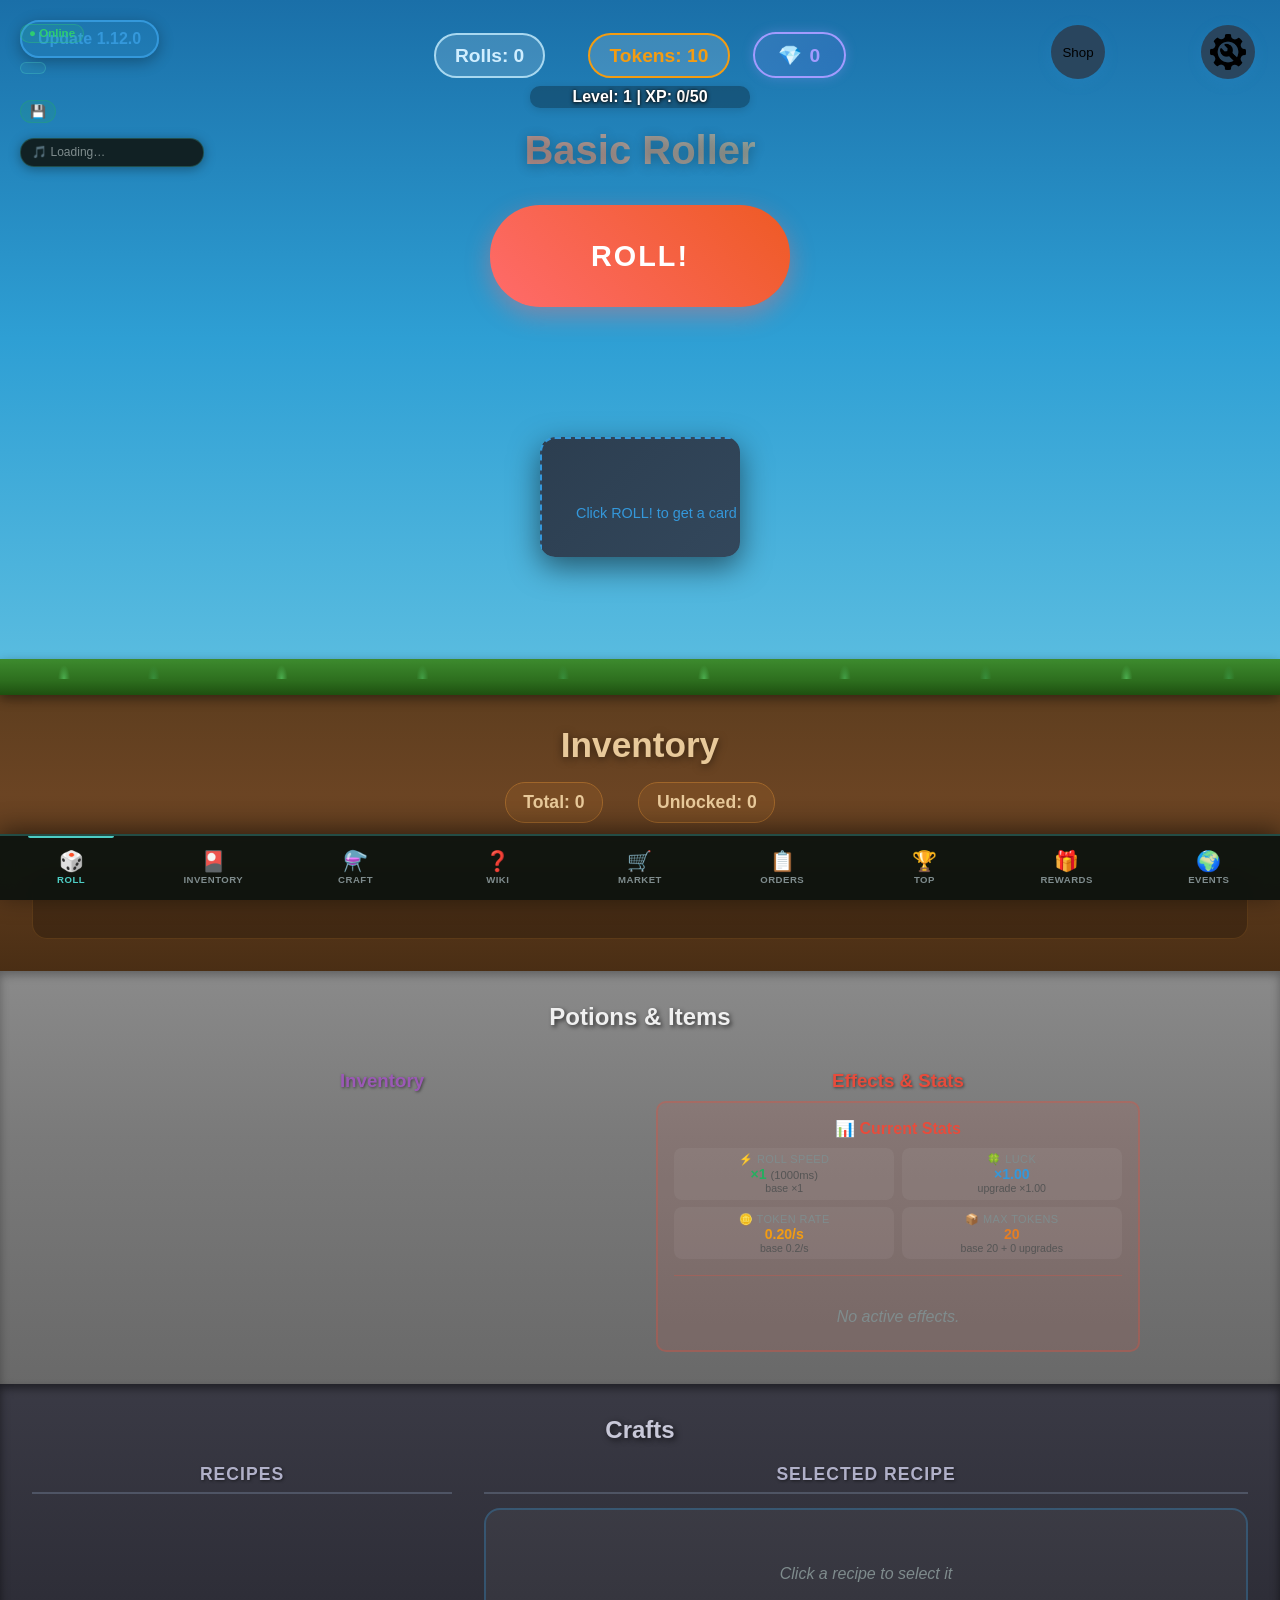
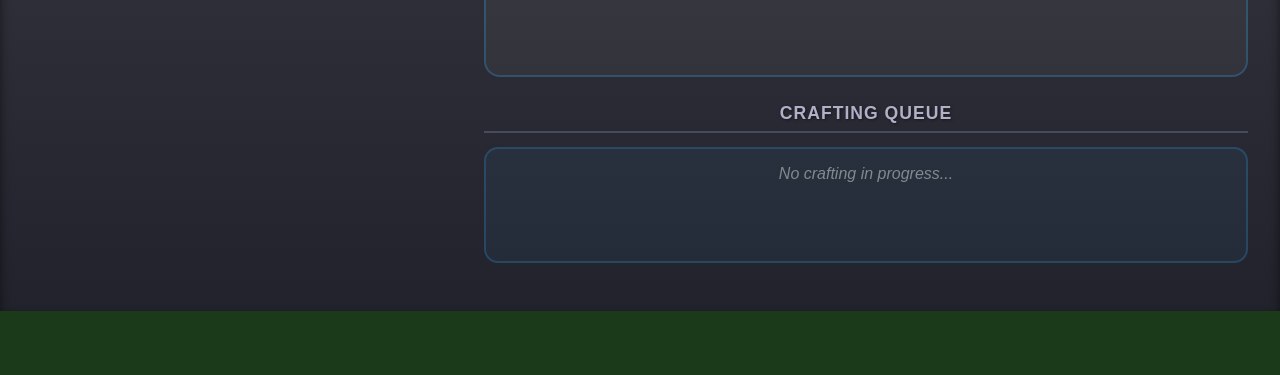
==== index.html @ 13e66acb "1.12.0" ====
<!DOCTYPE html>
<html lang="en">

<head>
    <meta charset="UTF-8">
    <title>Cards</title>
    <link rel="stylesheet" href="style.css">
    <style>
        .sell-qty-btn, .sell-price-mode-btn, .sell-price-src-btn {
            padding: 0.4em 0.9em;
            border-radius: 8px;
            border: 1.5px solid rgba(230,126,34,0.35);
            background: rgba(230,126,34,0.07);
            color: #bdc3c7;
            font-size: 0.9em;
            font-weight: bold;
            cursor: pointer;
            transition: all 0.15s;
        }
        .sell-qty-btn.active, .sell-price-mode-btn.active, .sell-price-src-btn.active {
            background: rgba(230,126,34,0.25);
            border-color: #e67e22;
            color: #e67e22;
        }
        .sell-qty-btn:hover:not(.active), .sell-price-mode-btn:hover:not(.active), .sell-price-src-btn:hover:not(.active) {
            background: rgba(230,126,34,0.12);
            color: #e8a86e;
        }
        .market-listing {
            background: rgba(255,255,255,0.05);
            border: 1.5px solid rgba(255,255,255,0.09);
            border-radius: 14px;
            padding: 0.9em 1em;
            display: flex;
            align-items: center;
            gap: 0.9em;
        }
        .market-listing.own {
            border-color: rgba(230,126,34,0.35);
            background: rgba(230,126,34,0.06);
        }
        .market-buy-btn {
            padding: 0.5em 1.1em;
            border-radius: 9px;
            border: none;
            background: linear-gradient(90deg,#8e44ad,#6c3483);
            color: #fff;
            font-weight: bold;
            cursor: pointer;
            font-size: 0.9em;
            white-space: nowrap;
            transition: opacity 0.15s;
        }
        .market-buy-btn:disabled { opacity: 0.45; cursor: not-allowed; }
        .market-cancel-btn {
            padding: 0.5em 1.1em;
            border-radius: 9px;
            border: none;
            background: rgba(231,76,60,0.2);
            color: #e74c3c;
            font-weight: bold;
            cursor: pointer;
            font-size: 0.9em;
            white-space: nowrap;
            border: 1px solid rgba(231,76,60,0.35);
        }
    </style>
</head>

<body>
    <div id="blur-overlay"
        style="position:fixed;top:0;left:0;width:100vw;height:100vh;z-index:2000;background:rgba(255,255,255,0.2);backdrop-filter:blur(6px);display:none;">
    </div>
    <!-- Update Text -->
    <div class="update-text">Update 1.12.0</div>
    <!-- Hidden Admin Access (press Ctrl+Shift+A to show) -->
    <div id="connection-indicator" style="position:fixed;top:24px;left:20px;font-size:0.72em;font-weight:bold;color:#2ecc71;background:rgba(46,204,113,0.12);border:1px solid rgba(46,204,113,0.35);padding:0.2em 0.7em;border-radius:999px;z-index:1000;">● Online</div>
    <!-- Logged-in user display (clickable) -->
    <button id="username-display" onclick="openUserMenu()" style="position:fixed;top:62px;left:20px;font-size:0.85em;font-weight:bold;color:#4ecdc4;background:rgba(78,205,196,0.1);padding:0.35em 0.9em;border-radius:20px;border:1.5px solid rgba(78,205,196,0.3);z-index:1000;cursor:pointer;transition:background 0.2s;" onmouseover="this.style.background='rgba(78,205,196,0.2)'" onmouseout="this.style.background='rgba(78,205,196,0.1)'"></button>
    <!-- Mini save button under username -->
    <button id="mini-save-btn" onclick="manualSave('mini-save-btn')" title="Save" style="position:fixed;top:100px;left:20px;z-index:1000;background:rgba(39,174,96,0.15);border:1.5px solid rgba(39,174,96,0.3);border-radius:20px;color:#2ecc71;font-size:0.8em;font-weight:bold;padding:0.25em 0.7em;cursor:pointer;transition:background 0.2s;" onmouseover="this.style.background='rgba(39,174,96,0.28)'" onmouseout="this.style.background='rgba(39,174,96,0.15)'">💾</button>

    <!-- Music widget -->
    <div id="music-widget" style="
        position:fixed;top:138px;left:20px;z-index:1000;
        background:rgba(15,20,15,0.88);
        border:1.5px solid rgba(78,205,196,0.25);
        border-radius:14px;
        padding:0.4em 0.7em;
        display:flex;align-items:center;gap:0.5em;
        min-width:160px;max-width:200px;
        backdrop-filter:blur(8px);
        box-shadow:0 2px 12px rgba(0,0,0,0.35);
        cursor:default;
    ">
        <span style="color:#7f8c8d;font-size:0.75em;">🎵 Loading…</span>
    </div>

    <!-- User menu modal -->
    <div id="user-menu" style="display:none;position:fixed;top:0;left:0;width:100%;height:100%;z-index:4500;background:rgba(0,0,0,0.55);align-items:center;justify-content:center;" onclick="if(event.target===this)closeUserMenu()">
        <div style="background:#1a2a3a;border:2px solid rgba(78,205,196,0.3);border-radius:20px;padding:2em 1.8em;width:100%;max-width:340px;display:flex;flex-direction:column;gap:1em;">
            <div style="display:flex;align-items:center;justify-content:space-between;">
                <h3 style="margin:0;color:#4ecdc4;font-size:1.2em;">👤 Account</h3>
                <button onclick="closeUserMenu()" style="background:none;border:none;color:#7f8c8d;font-size:1.4em;cursor:pointer;line-height:1;">×</button>
            </div>
            <div style="background:rgba(78,205,196,0.08);border-radius:12px;padding:0.8em 1em;font-size:0.95em;color:#fff;">
                Logged in as <b id="user-menu-name" style="color:#4ecdc4;"></b>
            </div>
            <div>
                <label style="display:block;font-size:0.8em;color:#7f8c8d;text-transform:uppercase;letter-spacing:0.5px;margin-bottom:0.4em;">Change username</label>
                <div style="display:flex;gap:0.5em;">
                    <input id="user-rename-input" type="text" placeholder="New username…" maxlength="24"
                        style="flex:1;padding:0.6em 0.9em;border-radius:8px;border:1.5px solid rgba(78,205,196,0.25);background:rgba(255,255,255,0.06);color:#fff;font-size:0.95em;outline:none;"
                        onkeydown="if(event.key==='Enter')changeUsername(document.getElementById('user-rename-input').value)">
                    <button onclick="changeUsername(document.getElementById('user-rename-input').value)"
                        style="padding:0.6em 1em;border-radius:8px;border:none;background:linear-gradient(90deg,#4ecdc4,#2ecc71);color:#fff;font-weight:bold;cursor:pointer;">Save</button>
                </div>
            </div>
            <button onclick="closeUserMenu()" style="background:rgba(78,205,196,0.08);border:1px solid rgba(78,205,196,0.2);border-radius:10px;color:#7f8c8d;padding:0.6em;font-size:0.95em;cursor:pointer;">Close</button>
        </div>
    </div>

    <div id="last-connection"
        style="position:fixed;top:50%;left:50%;transform:translate(-50%,-50%);font-size:1.2em;color:#3498db;background:rgba(255,255,255,0.97);padding:2em 2.5em;border-radius:25px;z-index:2001;text-align:center;box-shadow:0 8px 40px rgba(52,152,219,0.15);display:none;">
    </div>

    <!-- Interface Roll -->
    <div class="roll-interface">
        <div class="roll-header">
            <div id="rolls-indicator">Rolls: <span id="rolls-count">0</span></div>
            <div id="tokens-indicator">Tokens: <span id="tokens-count">10</span></div>
            <div id="diamonds-indicator">💎 <span id="diamonds-count">0</span></div>
            <div id="xp-bar-container"
                style="width: 220px; height: 22px; background: #222; border-radius: 10px; margin: 0.5em auto 0.3em auto; overflow: hidden; box-shadow: 0 2px 8px #0002; position: relative; display: flex; align-items: center; justify-content: center;">
                <div id="xp-bar"
                    style="height: 100%; width: 0%; background: linear-gradient(90deg, #4ecdc4, #f9d423); border-radius: 10px 0 0 10px; transition: width 0.4s; position: absolute; left: 0; top: 0;">
                </div>
                <span id="xp-bar-label"
                    style="position: relative; z-index: 2; color: #fff; font-weight: bold; width: 100%; text-align: center; pointer-events: none; text-shadow: 0 1px 4px #000, 0 0 2px #222; font-size: 1em;">
                    Level: <span id="level-count">1</span> | XP: <span id="xp-count">0</span>/<span
                        id="xp-next">50</span>
                </span>
            </div>
            <h1>Basic Roller</h1>
        </div>

        <div class="roll-content">
            <button class="roll-btn" id="roll-button" onclick="rollItem()">ROLL!</button>
            <!-- Zone d'aperçu de la carte -->
            <div class="card-preview-container">
                <div id="card-preview" class="card-preview">
                    <div class="preview-placeholder">
                        <span>Click ROLL! to get a card</span>
                    </div>
                </div>
            </div>

            <!-- Animation de roll -->
            <div id="roll-animation" class="roll-animation hidden">
                <div class="spinning-cards">
                    <div class="spinning-card"></div>
                    <div class="spinning-card"></div>
                    <div class="spinning-card"></div>
                </div>
            </div>

            <!-- Stack de notifications bas-gauche -->
            <div id="roll-notif-stack" style="
                position: absolute;
                bottom: 1em;
                left: 1em;
                display: flex;
                flex-direction: column-reverse;
                gap: 0.4em;
                align-items: flex-start;
                z-index: 20;
                max-width: 260px;
            "></div>

            <!-- Mini indicateur d'effets actifs bas-droite -->
            <div id="roll-effects-indicator" style="
                position: absolute;
                bottom: 1em;
                right: 1em;
                display: flex;
                flex-direction: column;
                gap: 0.4em;
                align-items: flex-end;
                pointer-events: none;
                z-index: 10;
            "></div>
        </div>
    </div>

    <!-- Interface Inventaire -->
    <div class="inventory-interface">
        <div class="inventory-header">
            <h2>Inventory</h2>
            <div class="inventory-stats">
                <span id="total-cards">Total: 0</span>
                <span id="unlocked-cards">Unlocked: 0</span>
            </div>
        </div>

        <div class="collection">
            <ul id="collection-list"></ul>
        </div>
    </div>

    <!-- Interface Potions -->
    <div class="potions-interface" style="text-align:center;">
        <h2>Potions & Items</h2>
        <div style="display:flex;justify-content:space-between;align-items:flex-start;max-width:1000px;margin:0 auto;">
            <!-- Inventaire des potions -->
            <div style="flex:1;margin-right:2em;">
                <h3 style="color:#9b59b6;margin-bottom:0.5em;">Inventory</h3>
                <div id="potions-list" style="display:flex;justify-content:center;flex-wrap:wrap;gap:1em;"></div>
            </div>
            <!-- Effets actifs et stats -->
            <div style="flex:1;">
                <h3 style="color:#e74c3c;margin-bottom:0.5em;">Effects & Stats</h3>
                <div id="active-effects"
                    style="background:rgba(231,76,60,0.1);border-radius:10px;padding:1em;border:2px solid rgba(231,76,60,0.3);min-height:200px;">
                    <div style="color:#7f8c8d;font-style:italic;">No active effects...</div>
                </div>
            </div>
        </div>
    </div>
    <!-- Interface Craft -->
    <div class="craft-content">
        <h2>Crafts</h2>
        <div class="craft-layout">
            <!-- Gauche : liste des recettes -->
            <div class="craft-recipes-panel">
                <h3 class="craft-panel-title">Recipes</h3>
                <div id="craft-list"></div>
            </div>
            <!-- Droite : recette sélectionnée + queue -->
            <div class="craft-detail-panel">
                <h3 class="craft-panel-title">Selected Recipe</h3>
                <div id="craft-selected" class="craft-selected-box">
                    <div style="color:#7f8c8d;font-style:italic;text-align:center;padding:2em;">Click a recipe to select
                        it</div>
                </div>
                <h3 class="craft-panel-title" style="margin-top:1.5em;">Crafting Queue</h3>
                <div id="craft-queue" class="craft-queue-box">
                    <div style="color:#7f8c8d;font-style:italic;">No crafting in progress...</div>
                </div>
                <div id="craft-result" style="margin-top:1em;color:#f39c12;font-weight:bold;text-align:center;"></div>
            </div>
        </div>
    </div>
    <!-- Bouton paramètres -->
    <button id="settings-btn" class="settings-btn" title="Settings">
        <img src="Icons/ParametersIcon.png" alt="Settings" />
    </button>
    <!-- Bouton Press (menu compresseur/décompresseur) -->
    <button id="press-btn" class="settings-btn" title="Press menu" style="right: 90px;">
        Press
    </button>
    <!-- Bouton Shop -->
    <button id="shop-btn" class="settings-btn" title="Shop" style="right: 175px;">
        Shop
    </button>

    <!-- Menu de paramètres (modal cachée au départ) -->
    <div id="settings-modal" class="settings-modal">
        <div class="settings-content">
            <span id="close-settings" class="close-settings">&times;</span>
            <h2>Settings</h2>
            <div class="settings-section">
                <div class="rarity-bar-settings">
                    <label class="settings-label"><b>Sound notification from:</b></label>
                    <div id="rarity-bar"></div>
                </div>
                <div style="margin-top:1.5em;">
                    <label class="settings-label" style="display:block;margin-bottom:0.4em;"><b>Show Rarity
                            Tags:</b></label>
                    <select id="rarity-tag-display-select"
                        style="width:100%;padding:0.55em 0.8em;border-radius:8px;border:1.5px solid rgba(78,205,196,0.3);background:#1a2a1a;color:#fff;font-size:0.95em;outline:none;cursor:pointer;">
                        <option value="always">Always (shown on cards)</option>
                        <option value="onclick">On Click (shown on press)</option>
                    </select>
                </div>
                <div style="margin-top:1.2em;display:flex;flex-direction:column;gap:0.6em;">
                    <label style="display:flex;align-items:center;gap:0.7em;cursor:pointer;font-size:0.95em;">
                        <input type="checkbox" id="notif-rarity-tags"
                            style="width:16px;height:16px;accent-color:#f1c40f;cursor:pointer;">
                        <span>Notify for <b style="color:#f1c40f;">Rarity Tags</b> <span
                                style="color:#7f8c8d;font-size:0.85em;">(Gold, Rainbow, Shiny, Nuclear)</span></span>
                    </label>
                    <label style="display:flex;align-items:center;gap:0.7em;cursor:pointer;font-size:0.95em;">
                        <input type="checkbox" id="notif-special-tags"
                            style="width:16px;height:16px;accent-color:#ff69b4;cursor:pointer;">
                        <span>Notify for <b style="color:#ff69b4;">Special Tags</b> <span
                                style="color:#7f8c8d;font-size:0.85em;">(Sweet, Caloric, etc.)</span></span>
                    </label>
                </div>
                <audio id="notification-sound" src="Roll-Notification.mp3" preload="auto"></audio>

                <!-- Notifications master toggle -->
                <div style="margin-top:1.4em;padding:0.9em 1em;background:rgba(255,255,255,0.04);border-radius:12px;border:1.5px solid rgba(255,255,255,0.08);">
                    <div style="display:flex;align-items:center;justify-content:space-between;gap:1em;">
                        <div>
                            <div style="font-weight:bold;font-size:0.95em;">🔔 Notifications</div>
                            <div style="font-size:0.78em;color:#7f8c8d;margin-top:0.15em;">Sound alert on rare rolls</div>
                        </div>
                        <button id="notif-master-btn" onclick="toggleNotifMaster()"
                            style="min-width:72px;padding:0.45em 1em;border-radius:20px;border:none;font-size:0.95em;font-weight:bold;cursor:pointer;transition:all 0.2s;">
                        </button>
                    </div>
                </div>

                <!-- Always show menu toggle -->
                <div style="margin-top:0.8em;padding:0.9em 1em;background:rgba(255,255,255,0.04);border-radius:12px;border:1.5px solid rgba(255,255,255,0.08);">
                    <div style="display:flex;align-items:center;justify-content:space-between;gap:1em;">
                        <div>
                            <div style="font-weight:bold;font-size:0.95em;">📌 Always Show Menu</div>
                            <div style="font-size:0.78em;color:#7f8c8d;margin-top:0.15em;">Keep bottom bar visible (mobile)</div>
                        </div>
                        <button id="always-nav-btn" onclick="toggleAlwaysNav()"
                            style="min-width:72px;padding:0.45em 1em;border-radius:20px;border:none;font-size:0.95em;font-weight:bold;cursor:pointer;transition:all 0.2s;">
                        </button>
                    </div>
                </div>
                <!-- Music settings -->
                <div style="margin-top:0.8em;padding:0.9em 1em;background:rgba(255,255,255,0.04);border-radius:12px;border:1.5px solid rgba(255,255,255,0.08);">
                    <div style="display:flex;align-items:center;justify-content:space-between;gap:1em;margin-bottom:0.7em;">
                        <div>
                            <div style="font-weight:bold;font-size:0.95em;">🎵 Music</div>
                            <div style="font-size:0.78em;color:#7f8c8d;margin-top:0.15em;">Background music</div>
                        </div>
                        <button id="music-toggle-btn" onclick="_musicToggle()"
                            style="min-width:72px;padding:0.45em 1em;border-radius:20px;border:none;font-size:0.95em;font-weight:bold;cursor:pointer;transition:all 0.2s;">
                        </button>
                    </div>
                    <div style="display:flex;align-items:center;gap:0.7em;">
                        <span style="font-size:0.85em;color:#7f8c8d;flex-shrink:0;">🔈</span>
                        <input type="range" id="music-volume-slider" min="0" max="1" step="0.02" value="0.4"
                            oninput="_musicSetVolume(this.value)"
                            style="flex:1;accent-color:#4ecdc4;cursor:pointer;height:4px;">
                        <span style="font-size:0.85em;color:#7f8c8d;flex-shrink:0;">🔊</span>
                    </div>
                </div>

                <div style="display:flex;gap:0.8em;margin-top:2em;flex-wrap:wrap;">
                    <button id="manual-save-btn" onclick="manualSave()"
                        style="flex:1;min-width:100px;background:linear-gradient(90deg,#27ae60,#2ecc71);color:white;padding:0.7em 1.2em;border:none;border-radius:10px;font-size:1.05em;font-weight:bold;cursor:pointer;">💾 Save</button>
                    <button id="reset-save-btn" class="reset-save-btn"
                        style="flex:1;min-width:100px;background:#e74c3c;color:white;padding:0.7em 1.2em;border:none;border-radius:10px;font-size:1.05em;cursor:pointer;">🗑️ Reset</button>
                </div>
                <button onclick="window._doLogout()" style="width:100%;margin-top:0.8em;background:rgba(231,76,60,0.12);border:1.5px solid rgba(231,76,60,0.35);border-radius:10px;color:#e74c3c;padding:0.7em;font-size:1.05em;font-weight:bold;cursor:pointer;transition:background 0.2s;" onmouseover="this.style.background='rgba(231,76,60,0.22)'" onmouseout="this.style.background='rgba(231,76,60,0.12)'">🚪 Logout</button>
            </div>
        </div>
    </div>

    <!-- Menu Press (compresseur / décompresseur) -->
    <div id="press-modal" class="settings-modal">
        <div class="settings-content">
            <span id="close-press" class="close-settings">&times;</span>
            <h2>Press</h2>
            <div class="settings-section">
                <div style="display:flex;gap:1em;margin-bottom:1em;justify-content:center;">
                    <button id="press-mode-compress"
                        style="padding:0.5em 1.5em;border-radius:10px;border:none;cursor:pointer;font-weight:bold;background:#3498db;color:white;">Compressor</button>
                    <button id="press-mode-decompress"
                        style="padding:0.5em 1.5em;border-radius:10px;border:none;cursor:pointer;font-weight:bold;background:#ecf0f1;color:#2c3e50;">Decompressor</button>
                    <button id="press-mode-diamond"
                        style="padding:0.5em 1.5em;border-radius:10px;border:none;cursor:pointer;font-weight:bold;background:#ecf0f1;color:#2c3e50;">Diamond
                        Press</button>
                </div>
                <div id="press-preview"
                    style="margin:0 auto 1em auto;max-width:260px;min-height:120px;display:flex;align-items:center;justify-content:center;gap:0.8em;">
                    <!-- Animation d'exemple remplie par JS -->
                </div>
                <!-- Sélecteur de quantité -->
                <div id="press-qty-selector"
                    style="display:flex;justify-content:center;gap:0.5em;margin-bottom:0.8em;flex-wrap:wrap;">
                    <span
                        style="align-self:center;font-size:0.9em;color:#7f8c8d;font-weight:bold;margin-right:0.3em;">Qty:</span>
                    <button class="press-qty-btn active" data-qty="1">×1</button>
                    <button class="press-qty-btn" data-qty="5">×5</button>
                    <button class="press-qty-btn" data-qty="10">×10</button>
                    <button class="press-qty-btn" data-qty="25">×25</button>
                    <button class="press-qty-btn" data-qty="max">Max</button>
                </div>
                <div style="display:flex;justify-content:center;margin-bottom:0.8em;">
                    <button id="press-all-btn"
                        style="padding:0.5em 2em;border-radius:10px;border:none;cursor:pointer;font-weight:bold;font-size:1em;background:#e67e22;color:white;">All</button>
                </div>
                <div id="press-keep-option" style="text-align:center;margin-bottom:0.8em;">
                    <label style="font-weight:bold;font-size:0.9em;">
                        <input type="checkbox" id="press-keep-checkbox">
                        Keep <span id="press-keep-label">1</span>
                    </label>
                </div>
                <div id="press-card-list" style="max-height:260px;overflow:auto;"></div>
                <div id="press-empty-message" style="text-align:center;color:#7f8c8d;margin-top:1em;display:none;">
                </div>
            </div>
        </div>
    </div>

    <!-- Menu Shop -->
    <div id="shop-modal" class="settings-modal">
        <div class="settings-content">
            <span id="close-shop" class="close-settings">&times;</span>
            <h2>Shop</h2>
            <div class="settings-section">
                <div id="shop-diamonds-display"
                    style="text-align:center;font-size:1.1em;margin-bottom:1.2em;color:#9b59b6;font-weight:bold;"></div>
                <div id="shop-items-list" style="display:flex;flex-direction:column;gap:1em;"></div>
            </div>
        </div>
    </div>

    <!-- Artifacts Panel (shown at level 10) -->
    <div id="artifacts-panel"
        style="display:none;position:fixed;top:0;left:0;width:100%;height:100%;z-index:4100;background:#1a1a2e;flex-direction:column;">
        <div
            style="display:flex;align-items:center;padding:1em 1.2em;background:rgba(0,0,0,0.3);border-bottom:2px solid rgba(243,156,18,0.3);">
            <button
                onclick="document.getElementById('artifacts-panel').style.display='none';document.body.style.overflow='';"
                style="background:none;border:none;color:#f39c12;font-size:1.6em;cursor:pointer;margin-right:0.8em;">←</button>
            <h2 style="margin:0;color:#f39c12;font-size:1.3em;">🧲 Artifacts</h2>
        </div>
        <div style="flex:1;overflow-y:auto;padding:1.2em;display:flex;flex-direction:column;gap:1em;">
            <!-- Equipped slots -->
            <div>
                <div
                    style="font-size:0.8em;color:#7f8c8d;text-transform:uppercase;letter-spacing:0.5px;margin-bottom:0.6em;">
                    Equipped Slots</div>
                <div id="artifact-slots" style="display:flex;flex-wrap:wrap;gap:0.6em;"></div>
            </div>
            <!-- Inventory -->
            <div>
                <div
                    style="font-size:0.8em;color:#7f8c8d;text-transform:uppercase;letter-spacing:0.5px;margin-bottom:0.6em;">
                    Inventory</div>
                <div id="artifact-inventory"></div>
            </div>
        </div>
    </div>

    <!-- SELL PANEL (full-screen) -->
    <div id="sell-panel" style="display:none;position:fixed;top:0;left:0;width:100%;height:100%;z-index:4100;background:#1a1a2e;flex-direction:column;overflow:hidden;">
        <div style="display:flex;align-items:center;padding:1em 1.2em;background:rgba(0,0,0,0.35);border-bottom:2px solid rgba(230,126,34,0.35);flex-shrink:0;">
            <button onclick="closeSellMenu()" style="background:none;border:none;color:#e67e22;font-size:1.6em;cursor:pointer;margin-right:0.8em;">←</button>
            <h2 style="margin:0;color:#e67e22;font-size:1.3em;">🏷️ Create Listing</h2>
        </div>
        <div style="flex:1;overflow-y:auto;padding:1.2em;display:flex;flex-direction:column;gap:1.2em;">

            <!-- Item type selector -->
            <div>
                <div style="font-size:0.8em;color:#7f8c8d;text-transform:uppercase;letter-spacing:0.5px;margin-bottom:0.5em;">What to sell</div>
                <div style="display:flex;gap:0.5em;">
                    <button id="sell-type-card" class="sell-price-src-btn active" onclick="setSellItemType('card')">🎴 Card</button>
                    <button id="sell-type-xp"   class="sell-price-src-btn"        onclick="setSellItemType('xp')">⭐ XP</button>
                </div>
            </div>

            <!-- XP amount (hidden by default) -->
            <div id="sell-xp-section" style="display:none;">
                <div style="font-size:0.8em;color:#7f8c8d;text-transform:uppercase;letter-spacing:0.5px;margin-bottom:0.5em;">XP to sell</div>
                <div id="sell-xp-owned" style="font-size:0.85em;color:#4ecdc4;margin-bottom:0.5em;"></div>
                <input id="sell-xp-input" type="number" min="1" placeholder="Amount of XP…"
                    style="width:100%;box-sizing:border-box;padding:0.65em 1em;border-radius:10px;border:1.5px solid rgba(78,205,196,0.35);background:rgba(255,255,255,0.06);color:#fff;font-size:1em;outline:none;">
            </div>

            <!-- Card selector -->
            <div id="sell-card-section">
                <div style="font-size:0.8em;color:#7f8c8d;text-transform:uppercase;letter-spacing:0.5px;margin-bottom:0.5em;">Card to sell</div>
                <div id="sell-card-search-wrap" style="position:relative;">
                    <input id="sell-card-search" type="text" placeholder="Search your cards…"
                        style="width:100%;box-sizing:border-box;padding:0.65em 1em;border-radius:10px;border:1.5px solid rgba(230,126,34,0.35);background:rgba(255,255,255,0.06);color:#fff;font-size:1em;outline:none;">
                    <div id="sell-card-dropdown" style="display:none;position:absolute;top:calc(100% + 4px);left:0;right:0;background:#1e1e32;border:1.5px solid rgba(230,126,34,0.3);border-radius:10px;max-height:220px;overflow-y:auto;z-index:10;"></div>
                </div>
                <div id="sell-selected-card" style="margin-top:0.7em;display:none;background:rgba(230,126,34,0.08);border:1.5px solid rgba(230,126,34,0.3);border-radius:12px;padding:0.8em;display:none;align-items:center;gap:0.8em;">
                    <img id="sell-card-img" src="" style="width:56px;height:36px;object-fit:cover;border-radius:6px;">
                    <div>
                        <div id="sell-card-name" style="font-weight:bold;color:#e67e22;"></div>
                        <div id="sell-card-owned" style="font-size:0.8em;color:#7f8c8d;"></div>
                    </div>
                    <button onclick="clearSellCard()" style="margin-left:auto;background:none;border:none;color:#7f8c8d;font-size:1.2em;cursor:pointer;">✕</button>
                </div>
            </div>
            </div><!-- end sell-card-section -->

            <!-- Amount selector -->
            <div>
                <div style="font-size:0.8em;color:#7f8c8d;text-transform:uppercase;letter-spacing:0.5px;margin-bottom:0.5em;">Amount</div>
                <div style="display:flex;flex-wrap:wrap;gap:0.4em;margin-bottom:0.5em;" id="sell-qty-btns">
                    <button class="sell-qty-btn active" data-qty="1">×1</button>
                    <button class="sell-qty-btn" data-qty="5">×5</button>
                    <button class="sell-qty-btn" data-qty="10">×10</button>
                    <button class="sell-qty-btn" data-qty="50">×50</button>
                    <button class="sell-qty-btn" data-qty="100">×100</button>
                    <button class="sell-qty-btn" data-qty="custom">Custom</button>
                    <button class="sell-qty-btn" data-qty="max">Max</button>
                </div>
                <input id="sell-qty-custom" type="number" min="1" placeholder="Enter amount…"
                    style="display:none;width:100%;box-sizing:border-box;padding:0.6em 1em;border-radius:8px;border:1.5px solid rgba(230,126,34,0.3);background:rgba(255,255,255,0.06);color:#fff;font-size:1em;outline:none;">
            </div>

            <!-- Price selector -->
            <div>
                <div style="font-size:0.8em;color:#7f8c8d;text-transform:uppercase;letter-spacing:0.5px;margin-bottom:0.5em;">Price mode</div>
                <!-- Expandable toggle -->
                <div style="display:flex;gap:0.5em;margin-bottom:0.8em;">
                    <button id="sell-price-mode-total" class="sell-price-mode-btn active" onclick="setSellPriceMode('total')">Total price</button>
                    <button id="sell-price-mode-each"  class="sell-price-mode-btn"        onclick="setSellPriceMode('each')">Per card</button>
                </div>
                <!-- Price source -->
                <div style="display:flex;gap:0.5em;margin-bottom:0.7em;flex-wrap:wrap;">
                    <button id="sell-price-src-press"  class="sell-price-src-btn active" onclick="setSellPriceSrc('press')">💎 Press value</button>
                    <button id="sell-price-src-custom" class="sell-price-src-btn"        onclick="setSellPriceSrc('custom')">Custom</button>
                    <button id="sell-price-src-free"   class="sell-price-src-btn"        onclick="setSellPriceSrc('free')">🆓 Free</button>
                </div>
                <input id="sell-price-input" type="number" min="0" step="0.01" placeholder="Enter price in 💎…"
                    style="display:none;width:100%;box-sizing:border-box;padding:0.6em 1em;border-radius:8px;border:1.5px solid rgba(162,155,254,0.3);background:rgba(255,255,255,0.06);color:#fff;font-size:1em;outline:none;">
                <div id="sell-price-preview" style="margin-top:0.6em;font-size:0.9em;color:#a29bfe;min-height:1.4em;"></div>
            </div>

            <!-- Summary + Post button -->
            <div id="sell-summary" style="background:rgba(255,255,255,0.04);border-radius:14px;padding:1em;display:none;flex-direction:column;gap:0.5em;">
                <div id="sell-summary-text" style="font-size:0.9em;color:#bdc3c7;line-height:1.6;"></div>
                <button id="sell-post-btn" onclick="postListing()" style="
                    width:100%;padding:0.9em;border:none;border-radius:10px;
                    background:linear-gradient(90deg,#e67e22,#d35400);
                    color:#fff;font-size:1.1em;font-weight:bold;cursor:pointer;
                    margin-top:0.3em;letter-spacing:0.5px;
                    transition:opacity 0.2s;
                ">Post Listing</button>
            </div>
            <div id="sell-msg" style="display:none;padding:0.7em 1em;border-radius:10px;font-size:0.9em;text-align:center;"></div>
        </div>
    </div>

    <!-- MARKET PANEL (full-screen) -->
    <div id="market-panel" style="display:none;position:fixed;top:0;left:0;width:100%;height:100%;z-index:4100;background:#1a1a2e;flex-direction:column;overflow:hidden;">
        <div style="display:flex;align-items:center;padding:1em 1.2em;background:rgba(0,0,0,0.35);border-bottom:2px solid rgba(142,68,173,0.35);flex-shrink:0;">
            <button onclick="closeMarketMenu()" style="background:none;border:none;color:#9b59b6;font-size:1.6em;cursor:pointer;margin-right:0.8em;">←</button>
            <h2 style="margin:0;color:#9b59b6;font-size:1.3em;">🛒 Market</h2>
            <div style="margin-left:auto;display:flex;gap:0.5em;">
                <button onclick="closeMarketMenu();openSellMenu();" style="background:linear-gradient(90deg,#e67e22,#d35400);border:none;border-radius:8px;color:#fff;font-weight:bold;padding:0.4em 0.9em;cursor:pointer;font-size:0.9em;">🏷️ Sell</button>
                <button onclick="refreshMarket()" style="background:rgba(155,89,182,0.15);border:1px solid rgba(155,89,182,0.3);border-radius:8px;color:#9b59b6;padding:0.4em 0.9em;cursor:pointer;font-size:0.9em;">↻ Refresh</button>
            </div>
        </div>
        <!-- Tab bar: All listings | My listings | RAP -->
        <div style="display:flex;border-bottom:1px solid rgba(255,255,255,0.08);flex-shrink:0;">
            <button id="market-tab-all"  onclick="setMarketTab('all')"  style="flex:1;padding:0.7em;background:none;border:none;color:#9b59b6;font-weight:bold;cursor:pointer;border-bottom:2px solid #9b59b6;font-size:0.95em;">All</button>
            <button id="market-tab-mine" onclick="setMarketTab('mine')" style="flex:1;padding:0.7em;background:none;border:none;color:#7f8c8d;font-weight:bold;cursor:pointer;border-bottom:2px solid transparent;font-size:0.95em;">Mine</button>
            <button id="market-tab-rap"  onclick="setMarketTab('rap')"  style="flex:1;padding:0.7em;background:none;border:none;color:#7f8c8d;font-weight:bold;cursor:pointer;border-bottom:2px solid transparent;font-size:0.95em;">📈 RAP</button>
        </div>
        <!-- Search bar -->
        <div id="market-search-wrap" style="padding:0.6em 0.8em;background:rgba(0,0,0,0.15);border-bottom:1px solid rgba(255,255,255,0.06);flex-shrink:0;">
            <input id="market-search" type="text" placeholder="🔍 Search item, seller…"
                style="width:100%;box-sizing:border-box;padding:0.55em 0.9em;border-radius:8px;border:1.5px solid rgba(142,68,173,0.3);background:rgba(255,255,255,0.06);color:#fff;font-size:0.92em;outline:none;"
                oninput="_renderMarketListings()">
        </div>
        <div id="market-list" style="flex:1;overflow-y:auto;padding:0.8em 1em;display:flex;flex-direction:column;gap:0.7em;">
            <div style="text-align:center;color:#7f8c8d;padding:3em;font-style:italic;">Loading…</div>
        </div>
    </div>

    <!-- REWARDS PANEL -->
    <div id="rewards-panel" style="display:none;position:fixed;top:0;left:0;width:100%;height:100%;z-index:4100;background:#1a1a2e;flex-direction:column;overflow:hidden;">
        <div style="display:flex;align-items:center;padding:1em 1.2em;background:rgba(0,0,0,0.35);border-bottom:2px solid rgba(243,156,18,0.35);flex-shrink:0;">
            <button onclick="closeRewardsPanel()" style="background:none;border:none;color:#f39c12;font-size:1.6em;cursor:pointer;margin-right:0.8em;">←</button>
            <h2 style="margin:0;color:#f39c12;font-size:1.3em;">🎁 Rewards</h2>
            <div style="margin-left:auto;display:flex;gap:0.5em;align-items:center;">
                <button id="claim-all-btn" onclick="claimAllRewards()" style="background:linear-gradient(90deg,#f39c12,#e67e22);border:none;border-radius:8px;color:#fff;font-weight:bold;padding:0.4em 0.9em;cursor:pointer;font-size:0.9em;">Claim All 💎</button>
                <button id="refresh-rewards-btn" onclick="refreshRewards()" style="background:rgba(243,156,18,0.15);border:1.5px solid rgba(243,156,18,0.35);border-radius:8px;color:#f39c12;font-size:0.9em;font-weight:bold;padding:0.4em 0.7em;cursor:pointer;">↻</button>
            </div>
        </div>
        <div style="flex:1;overflow-y:auto;padding:0.8em 1em;display:flex;flex-direction:column;gap:0.5em;">
            <div id="rewards-list" style="display:flex;flex-direction:column;gap:0.5em;"></div>
            <div id="rewards-empty" style="display:none;text-align:center;color:#7f8c8d;padding:3em 1em;font-style:italic;">No pending rewards.<br><span style="font-size:0.85em;">Sell items on the market or level up to earn diamonds!</span></div>
        </div>
    </div>

    <!-- ORDERS PANEL -->
    <div id="orders-panel" style="display:none;position:fixed;top:0;left:0;width:100%;height:100%;z-index:4100;background:#1a1a2e;flex-direction:column;overflow:hidden;">
        <div style="display:flex;align-items:center;padding:1em 1.2em;background:rgba(0,0,0,0.35);border-bottom:2px solid rgba(78,205,196,0.35);flex-shrink:0;">
            <button onclick="closeOrdersPanel()" style="background:none;border:none;color:#4ecdc4;font-size:1.6em;cursor:pointer;margin-right:0.8em;">←</button>
            <h2 style="margin:0;color:#4ecdc4;font-size:1.3em;">📋 Orders</h2>
            <div style="margin-left:auto;display:flex;gap:0.5em;">
                <button onclick="openCreateOrderPanel()" style="background:linear-gradient(90deg,#4ecdc4,#2ecc71);border:none;border-radius:8px;color:#fff;font-weight:bold;padding:0.4em 0.9em;cursor:pointer;font-size:0.9em;">+ New Order</button>
                <button onclick="refreshOrders()" style="background:rgba(78,205,196,0.15);border:1px solid rgba(78,205,196,0.3);border-radius:8px;color:#4ecdc4;padding:0.4em 0.7em;cursor:pointer;font-size:0.9em;">↻</button>
            </div>
        </div>
        <!-- Tabs -->
        <div style="display:flex;border-bottom:1px solid rgba(255,255,255,0.08);flex-shrink:0;">
            <button id="orders-tab-all"  onclick="setOrdersTab('all')"  style="flex:1;padding:0.65em;background:none;border:none;color:#4ecdc4;font-weight:bold;cursor:pointer;border-bottom:2px solid #4ecdc4;font-size:0.92em;">All Orders</button>
            <button id="orders-tab-mine" onclick="setOrdersTab('mine')" style="flex:1;padding:0.65em;background:none;border:none;color:#7f8c8d;font-weight:bold;cursor:pointer;border-bottom:2px solid transparent;font-size:0.92em;">My Orders</button>
        </div>
        <!-- Search bar -->
        <div style="padding:0.6em 0.8em;background:rgba(0,0,0,0.15);border-bottom:1px solid rgba(255,255,255,0.06);flex-shrink:0;">
            <input id="orders-search" type="text" placeholder="🔍 Search item, buyer…"
                style="width:100%;box-sizing:border-box;padding:0.55em 0.9em;border-radius:8px;border:1.5px solid rgba(78,205,196,0.3);background:rgba(255,255,255,0.06);color:#fff;font-size:0.92em;outline:none;"
                oninput="_renderOrdersList()">
        </div>
        <div id="orders-list" style="flex:1;overflow-y:auto;padding:0.8em 1em;display:flex;flex-direction:column;gap:0.7em;">
            <div style="text-align:center;color:#7f8c8d;padding:3em;font-style:italic;">Loading…</div>
        </div>
    </div>

    <!-- CREATE ORDER PANEL -->
    <div id="create-order-panel" style="display:none;position:fixed;top:0;left:0;width:100%;height:100%;z-index:4200;background:#1a1a2e;flex-direction:column;overflow:hidden;">
        <div style="display:flex;align-items:center;padding:1em 1.2em;background:rgba(0,0,0,0.35);border-bottom:2px solid rgba(78,205,196,0.35);flex-shrink:0;">
            <button onclick="closeCreateOrderPanel()" style="background:none;border:none;color:#4ecdc4;font-size:1.6em;cursor:pointer;margin-right:0.8em;">←</button>
            <h2 style="margin:0;color:#4ecdc4;font-size:1.3em;">+ New Order</h2>
        </div>
        <div style="flex:1;overflow-y:auto;padding:1.2em;display:flex;flex-direction:column;gap:1.2em;">

            <!-- Item type -->
            <div>
                <div style="font-size:0.8em;color:#7f8c8d;text-transform:uppercase;letter-spacing:0.5px;margin-bottom:0.5em;">What do you want?</div>
                <div style="display:flex;gap:0.5em;">
                    <button id="order-type-card" class="sell-price-src-btn active" onclick="setOrderItemType('card')">🎴 Card</button>
                    <button id="order-type-xp"   class="sell-price-src-btn"        onclick="setOrderItemType('xp')">⭐ XP</button>
                </div>
            </div>

            <!-- Card selector -->
            <div id="order-card-section">
                <div style="font-size:0.8em;color:#7f8c8d;text-transform:uppercase;letter-spacing:0.5px;margin-bottom:0.5em;">Card</div>
                <div id="order-card-search-wrap" style="position:relative;">
                    <input id="order-card-search" type="text" placeholder="Search card name…"
                        style="width:100%;box-sizing:border-box;padding:0.65em 1em;border-radius:10px;border:1.5px solid rgba(78,205,196,0.35);background:rgba(255,255,255,0.06);color:#fff;font-size:1em;outline:none;">
                    <div id="order-card-dropdown" style="display:none;position:absolute;top:calc(100%+4px);left:0;right:0;background:#1e1e32;border:1.5px solid rgba(78,205,196,0.3);border-radius:10px;max-height:200px;overflow-y:auto;z-index:10;"></div>
                </div>
                <div id="order-selected-card" style="display:none;margin-top:0.7em;background:rgba(78,205,196,0.08);border:1.5px solid rgba(78,205,196,0.3);border-radius:12px;padding:0.8em;display:none;align-items:center;gap:0.8em;">
                    <img id="order-card-img" src="" style="width:56px;height:36px;object-fit:cover;border-radius:6px;">
                    <div id="order-card-name" style="font-weight:bold;color:#4ecdc4;"></div>
                    <button onclick="clearOrderCard()" style="margin-left:auto;background:none;border:none;color:#7f8c8d;font-size:1.2em;cursor:pointer;">✕</button>
                </div>
            </div>

            <!-- Amount wanted -->
            <div>
                <div style="font-size:0.8em;color:#7f8c8d;text-transform:uppercase;letter-spacing:0.5px;margin-bottom:0.5em;">Amount wanted</div>
                <input id="order-amount-input" type="number" min="1" step="1" placeholder="e.g. 100"
                    style="width:100%;box-sizing:border-box;padding:0.65em 1em;border-radius:10px;border:1.5px solid rgba(78,205,196,0.35);background:rgba(255,255,255,0.06);color:#fff;font-size:1em;outline:none;">
            </div>

            <!-- Reward per item -->
            <div>
                <div style="font-size:0.8em;color:#7f8c8d;text-transform:uppercase;letter-spacing:0.5px;margin-bottom:0.5em;">Reward per item (💎)</div>
                <input id="order-reward-input" type="number" min="0" step="0.01" placeholder="e.g. 0.5"
                    style="width:100%;box-sizing:border-box;padding:0.65em 1em;border-radius:10px;border:1.5px solid rgba(162,155,254,0.35);background:rgba(255,255,255,0.06);color:#fff;font-size:1em;outline:none;">
            </div>

            <!-- Summary -->
            <div id="order-summary" style="display:none;background:rgba(255,255,255,0.04);border-radius:14px;padding:1em;flex-direction:column;gap:0.5em;">
                <div id="order-summary-text" style="font-size:0.9em;color:#bdc3c7;line-height:1.6;"></div>
                <div id="order-balance-warning" style="display:none;font-size:0.85em;color:#e74c3c;"></div>
                <button id="order-post-btn" onclick="submitOrder()" style="width:100%;padding:0.9em;border:none;border-radius:10px;background:linear-gradient(90deg,#4ecdc4,#2ecc71);color:#fff;font-size:1.1em;font-weight:bold;cursor:pointer;margin-top:0.3em;">Post Order</button>
            </div>
            <div id="order-msg" style="display:none;padding:0.7em 1em;border-radius:10px;font-size:0.9em;text-align:center;"></div>
        </div>
    </div>

    <!-- FILL ORDER PANEL -->
    <div id="fill-order-panel" style="display:none;position:fixed;top:0;left:0;width:100%;height:100%;z-index:4300;background:#1a1a2e;flex-direction:column;overflow:hidden;">
        <div style="display:flex;align-items:center;padding:1em 1.2em;background:rgba(0,0,0,0.35);border-bottom:2px solid rgba(39,174,96,0.35);flex-shrink:0;">
            <button onclick="closeFillOrderPanel()" style="background:none;border:none;color:#2ecc71;font-size:1.6em;cursor:pointer;margin-right:0.8em;">←</button>
            <h2 style="margin:0;color:#2ecc71;font-size:1.3em;">📦 Fill Order</h2>
        </div>
        <div style="flex:1;overflow-y:auto;padding:1.2em;display:flex;flex-direction:column;gap:1.2em;">
            <div id="fill-order-info" style="background:rgba(39,174,96,0.08);border:1.5px solid rgba(39,174,96,0.25);border-radius:14px;padding:1.1em;"></div>
            <div>
                <div style="font-size:0.8em;color:#7f8c8d;text-transform:uppercase;letter-spacing:0.5px;margin-bottom:0.5em;">Amount to give</div>
                <input id="fill-amount-input" type="number" min="1" step="1" placeholder="e.g. 50"
                    style="width:100%;box-sizing:border-box;padding:0.65em 1em;border-radius:10px;border:1.5px solid rgba(39,174,96,0.35);background:rgba(255,255,255,0.06);color:#fff;font-size:1em;outline:none;">
                <div id="fill-owned-hint" style="font-size:0.82em;color:#7f8c8d;margin-top:0.4em;"></div>
            </div>
            <div id="fill-summary" style="display:none;background:rgba(255,255,255,0.04);border-radius:12px;padding:0.9em;font-size:0.9em;color:#bdc3c7;"></div>
            <button id="fill-submit-btn" onclick="submitFillOrder()" style="width:100%;padding:0.9em;border:none;border-radius:10px;background:linear-gradient(90deg,#27ae60,#2ecc71);color:#fff;font-size:1.1em;font-weight:bold;cursor:pointer;">Fill Order</button>
            <div id="fill-msg" style="display:none;padding:0.7em 1em;border-radius:10px;font-size:0.9em;text-align:center;"></div>
        </div>
    </div>

    <!-- LEADERBOARD PANEL -->
    <div id="leaderboard-panel" style="display:none;position:fixed;top:0;left:0;width:100%;height:100%;z-index:4100;background:#1a1a2e;flex-direction:column;overflow:hidden;">
        <div style="display:flex;align-items:center;padding:1em 1.2em;background:rgba(0,0,0,0.35);border-bottom:2px solid rgba(241,196,15,0.35);flex-shrink:0;">
            <button onclick="closeLeaderboardPanel()" style="background:none;border:none;color:#f1c40f;font-size:1.6em;cursor:pointer;margin-right:0.8em;">←</button>
            <h2 style="margin:0;color:#f1c40f;font-size:1.3em;">🏆 Leaderboard</h2>
            <button onclick="loadLeaderboard(true)" style="margin-left:auto;background:rgba(241,196,15,0.15);border:1.5px solid rgba(241,196,15,0.35);border-radius:8px;color:#f1c40f;font-size:0.9em;font-weight:bold;padding:0.4em 0.7em;cursor:pointer;">↻ Refresh</button>
        </div>
        <!-- Category tabs -->
        <div style="display:flex;border-bottom:1px solid rgba(255,255,255,0.08);flex-shrink:0;background:rgba(0,0,0,0.2);">
            <button id="lb-tab-diamonds" onclick="setLeaderboardTab('diamonds')" style="flex:1;padding:0.65em 0.3em;background:none;border:none;color:#a29bfe;font-weight:bold;cursor:pointer;border-bottom:2px solid #a29bfe;font-size:0.82em;transition:all 0.15s;">💎 Diamonds</button>
            <button id="lb-tab-level"    onclick="setLeaderboardTab('level')"    style="flex:1;padding:0.65em 0.3em;background:none;border:none;color:#7f8c8d;font-weight:bold;cursor:pointer;border-bottom:2px solid transparent;font-size:0.82em;transition:all 0.15s;">⭐ Level</button>
            <button id="lb-tab-rolls"    onclick="setLeaderboardTab('rolls')"    style="flex:1;padding:0.65em 0.3em;background:none;border:none;color:#7f8c8d;font-weight:bold;cursor:pointer;border-bottom:2px solid transparent;font-size:0.82em;transition:all 0.15s;">🎲 Rolls</button>
            <button id="lb-tab-bestCard" onclick="setLeaderboardTab('bestCard')" style="flex:1;padding:0.65em 0.3em;background:none;border:none;color:#7f8c8d;font-weight:bold;cursor:pointer;border-bottom:2px solid transparent;font-size:0.82em;transition:all 0.15s;">🃏 Best Card</button>
        </div>
        <div id="leaderboard-list" style="flex:1;overflow-y:auto;padding:0.8em;display:flex;flex-direction:column;gap:0.4em;">
            <div style="text-align:center;color:#7f8c8d;padding:3em;font-style:italic;">Loading…</div>
        </div>
    </div>

    <!-- ADMIN PANEL -->
    <div id="admin-panel" style="display:none;position:fixed;top:0;left:0;width:100%;height:100%;z-index:4100;background:#1a1a2e;flex-direction:column;overflow:hidden;">
        <div style="display:flex;align-items:center;padding:1em 1.2em;background:rgba(0,0,0,0.35);border-bottom:2px solid rgba(220,53,69,0.35);flex-shrink:0;">
            <button onclick="closeAdminPanel()" style="background:none;border:none;color:#dc3545;font-size:1.6em;cursor:pointer;margin-right:0.8em;">←</button>
            <h2 style="margin:0;color:#dc3545;font-size:1.3em;">⚙️ Admin Panel</h2>
            <button onclick="loadAdminStats(true)" style="margin-left:auto;background:rgba(220,53,69,0.15);border:1.5px solid rgba(220,53,69,0.35);border-radius:8px;color:#dc3545;font-size:0.9em;font-weight:bold;padding:0.4em 0.7em;cursor:pointer;">↻ Refresh</button>
        </div>
        <div style="padding:0.8em 1em;background:rgba(0,0,0,0.2);border-bottom:1px solid rgba(255,255,255,0.06);">
            <input id="admin-search" type="text" placeholder="🔍 Search player or UID…"
                style="width:100%;box-sizing:border-box;padding:0.55em 0.9em;border-radius:8px;border:1.5px solid rgba(220,53,69,0.3);background:rgba(255,255,255,0.06);color:#fff;font-size:0.92em;outline:none;"
                oninput="_renderAdminPlayerList()">
        </div>
        <div id="admin-list" style="flex:1;overflow-y:auto;padding:0.8em 1em;display:flex;flex-direction:column;gap:0.7em;">
            <div style="text-align:center;color:#7f8c8d;padding:3em;font-style:italic;">Loading…</div>
        </div>
    </div>

    <!-- ADMIN: Delete Confirmation Modal -->
    <div id="admin-delete-modal" style="
        display:none;position:fixed;top:0;left:0;width:100%;height:100%;
        z-index:5000;background:rgba(0,0,0,0.75);backdrop-filter:blur(6px);
        align-items:center;justify-content:center;padding:1em;
    ">
        <div style="
            background:#1a1a2e;border:2px solid rgba(220,53,69,0.5);border-radius:20px;
            padding:2em 1.8em;width:100%;max-width:380px;
            box-shadow:0 20px 60px rgba(220,53,69,0.25);
            animation:pop-in 0.2s cubic-bezier(.68,-0.55,.27,1.55);
        ">
            <div style="text-align:center;margin-bottom:1.2em;">
                <div style="
                    width:64px;height:64px;border-radius:50%;
                    background:rgba(220,53,69,0.15);border:2px solid rgba(220,53,69,0.4);
                    display:flex;align-items:center;justify-content:center;
                    font-size:2em;margin:0 auto 0.8em auto;
                ">🗑️</div>
                <h3 style="margin:0;color:#fff;font-size:1.25em;">Delete Account</h3>
                <p style="margin:0.5em 0 0 0;color:#7f8c8d;font-size:0.88em;line-height:1.5;">
                    You are about to <span style="color:#ff6b6b;font-weight:bold;">permanently delete</span> all data for:
                </p>
                <div style="
                    margin:0.8em auto 0 auto;background:rgba(220,53,69,0.1);
                    border:1px solid rgba(220,53,69,0.3);border-radius:10px;
                    padding:0.6em 1em;display:inline-block;
                ">
                    <span id="admin-delete-name" style="color:#ff6b6b;font-weight:bold;font-size:1.05em;"></span>
                </div>
                <p style="margin:0.8em 0 0 0;color:#555;font-size:0.8em;">
                    Deletes save, listings, orders, and rewards.<br>
                    <strong style="color:#7f8c8d;">This action cannot be undone.</strong>
                </p>
            </div>
            <div style="display:flex;flex-direction:column;gap:0.6em;">
                <button id="admin-delete-confirm-btn" style="
                    width:100%;padding:0.85em;border:none;border-radius:12px;
                    background:linear-gradient(135deg,#dc3545,#c0392b);
                    color:#fff;font-size:1.05em;font-weight:bold;cursor:pointer;
                    letter-spacing:0.5px;transition:all 0.2s;
                    box-shadow:0 4px 18px rgba(220,53,69,0.35);
                ">🗑️ Yes, Delete Forever</button>
                <button id="admin-delete-cancel-btn" style="
                    width:100%;padding:0.85em;border:1.5px solid rgba(255,255,255,0.12);
                    border-radius:12px;background:rgba(255,255,255,0.05);
                    color:#7f8c8d;font-size:1.05em;font-weight:bold;cursor:pointer;
                    transition:all 0.2s;
                ">Cancel</button>
            </div>
        </div>
    </div>

    <!-- ADMIN: View Save Data Panel -->
    <div id="admin-view-panel" style="display:none;position:fixed;top:0;left:0;width:100%;height:100%;z-index:4200;background:#1a1a2e;flex-direction:column;overflow:hidden;">
        <div style="display:flex;align-items:center;padding:1em 1.2em;background:rgba(0,0,0,0.35);border-bottom:2px solid rgba(78,205,196,0.35);flex-shrink:0;">
            <button onclick="closeAdminViewPanel()" style="background:none;border:none;color:#4ecdc4;font-size:1.6em;cursor:pointer;margin-right:0.8em;">←</button>
            <h2 id="admin-view-title" style="margin:0;color:#4ecdc4;font-size:1.3em;white-space:nowrap;overflow:hidden;text-overflow:ellipsis;flex:1;"></h2>
        </div>
        <div id="admin-view-content" style="flex:1;overflow-y:auto;padding:1em;display:flex;flex-direction:column;gap:0;"></div>
    </div>

    <!-- Bottom nav hover trigger -->
    <div id="bottom-nav-trigger"></div>

    <!-- Bottom Navigation Bar -->
    <nav id="bottom-nav">
        <button class="bottom-nav-btn active" id="nav-roll" onclick="navigateTo('roll')">
            <span class="bottom-nav-icon">🎲</span>
            <span class="bottom-nav-label">Roll</span>
        </button>
        <button class="bottom-nav-btn" id="nav-inventory" onclick="navigateTo('inventory')">
            <span class="bottom-nav-icon">🎴</span>
            <span class="bottom-nav-label">Inventory</span>
        </button>
        <button class="bottom-nav-btn" id="nav-craft" onclick="navigateTo('craft')">
            <span class="bottom-nav-icon">⚗️</span>
            <span class="bottom-nav-label">Craft</span>
        </button>
        <button class="bottom-nav-btn" id="nav-wiki" onclick="openIndexMenu()">
            <span class="bottom-nav-icon">❓</span>
            <span class="bottom-nav-label">Wiki</span>
        </button>
        <button class="bottom-nav-btn" id="artifacts-nav-btn"
            onclick="document.getElementById('artifacts-panel').style.display='flex';document.body.style.overflow='hidden';updateArtifactsUI();"
            style="display:none;">
            <span class="bottom-nav-icon">🧲</span>
            <span class="bottom-nav-label">Artifacts</span>
        </button>
        <button class="bottom-nav-btn" id="nav-market" onclick="openMarketMenu()">
            <span class="bottom-nav-icon">🛒</span>
            <span class="bottom-nav-label">Market</span>
        </button>
        <button class="bottom-nav-btn" id="nav-orders" onclick="openOrdersPanel()">
            <span class="bottom-nav-icon">📋</span>
            <span class="bottom-nav-label">Orders</span>
        </button>
        <button class="bottom-nav-btn" id="nav-leaderboard" onclick="openLeaderboardPanel()">
            <span class="bottom-nav-icon">🏆</span>
            <span class="bottom-nav-label">Top</span>
        </button>
        <button class="bottom-nav-btn" id="nav-rewards" onclick="openRewardsPanel()" style="position:relative;">
            <span class="bottom-nav-icon">🎁</span>
            <span class="bottom-nav-label">Rewards</span>
            <span id="rewards-badge" style="position:absolute;top:6px;right:10px;background:#f39c12;color:#fff;border-radius:50%;width:16px;height:16px;font-size:0.6em;font-weight:bold;display:none;align-items:center;justify-content:center;line-height:16px;text-align:center;"></span>
        </button>
        <button class="bottom-nav-btn" id="nav-admin" onclick="openAdminPanel()" style="display:none;">
            <span class="bottom-nav-icon">⚙️</span>
            <span class="bottom-nav-label">Admin</span>
        </button>
            <button class="bottom-nav-btn" id="nav-events" onclick="openEventPanel()">
            <span class="bottom-nav-icon">🌍</span>
            <span class="bottom-nav-label">Events</span>
        </button>
    </nav>

    <!-- Index Modal -->
    <div id="index-modal"
        style="display:none;position:fixed;top:0;left:0;width:100vw;height:100vh;z-index:4200;background:#1a3a1a;flex-direction:column;">
        <div
            style="display:flex;align-items:center;padding:1em 1.2em;background:rgba(0,0,0,0.3);border-bottom:2px solid rgba(78,205,196,0.2);">
            <button onclick="closeIndexMenu()"
                style="background:none;border:none;color:#4ecdc4;font-size:1.6em;cursor:pointer;margin-right:0.8em;">←</button>
            <h2 style="margin:0;color:#4ecdc4;font-size:1.3em;">❓ Wiki</h2>
        </div>
        <div id="index-main" style="flex:1;overflow-y:auto;padding:1.2em;display:flex;flex-direction:column;gap:0.8em;">
            <!-- Option Cards -->
            <div onclick="openIndexSection('cards')"
                style="background:rgba(255,255,255,0.07);border:2px solid rgba(78,205,196,0.25);border-radius:16px;padding:1.2em 1.5em;display:flex;align-items:center;gap:1em;cursor:pointer;transition:background 0.2s;">
                <span style="font-size:2em;">🎴</span>
                <div>
                    <div style="font-weight:bold;font-size:1.1em;color:#fff;">Cards</div>
                    <div style="font-size:0.82em;color:#7f8c8d;">All discovered cards and their details</div>
                </div>
                <span style="margin-left:auto;color:#4ecdc4;font-size:1.3em;">›</span>
            </div>
            <!-- Option Potions -->
            <div onclick="openIndexSection('potions')"
                style="background:rgba(255,255,255,0.07);border:2px solid rgba(155,89,182,0.25);border-radius:16px;padding:1.2em 1.5em;display:flex;align-items:center;gap:1em;cursor:pointer;transition:background 0.2s;">
                <span style="font-size:2em;">🧪</span>
                <div>
                    <div style="font-weight:bold;font-size:1.1em;color:#fff;">Potions</div>
                    <div style="font-size:0.82em;color:#7f8c8d;">Effects, duration and craft recipes</div>
                </div>
                <span style="margin-left:auto;color:#9b59b6;font-size:1.3em;">›</span>
            </div>
            <!-- Option Tags -->
            <div onclick="openIndexSection('tags')"
                style="background:rgba(255,255,255,0.07);border:2px solid rgba(241,196,15,0.25);border-radius:16px;padding:1.2em 1.5em;display:flex;align-items:center;gap:1em;cursor:pointer;transition:background 0.2s;">
                <span style="font-size:2em;">✨</span>
                <div>
                    <div style="font-weight:bold;font-size:1.1em;color:#fff;">Rarity Tags</div>
                    <div style="font-size:0.82em;color:#7f8c8d;">Gold, Rainbow, Shiny, Nuclear variants</div>
                </div>
                <span style="margin-left:auto;color:#f1c40f;font-size:1.3em;">›</span>
            </div>
            <!-- Option Special Tags -->
            <div onclick="openIndexSection('specialtags')"
                style="background:rgba(255,255,255,0.07);border:2px solid rgba(255,105,180,0.3);border-radius:16px;padding:1.2em 1.5em;display:flex;align-items:center;gap:1em;cursor:pointer;transition:background 0.2s;">
                <span style="font-size:2em;">🍬</span>
                <div>
                    <div style="font-weight:bold;font-size:1.1em;color:#fff;">Special Tags</div>
                    <div style="font-size:0.82em;color:#7f8c8d;">Sweet, Caloric, Hot and AI card properties</div>
                </div>
                <span style="margin-left:auto;color:#ff69b4;font-size:1.3em;">›</span>
            </div>
            <!-- Option Effects -->
            <div onclick="openIndexSection('effects')"
                style="background:rgba(255,255,255,0.07);border:2px solid rgba(243,156,18,0.3);border-radius:16px;padding:1.2em 1.5em;display:flex;align-items:center;gap:1em;cursor:pointer;transition:background 0.2s;">
                <span style="font-size:2em;">⚡</span>
                <div>
                    <div style="font-weight:bold;font-size:1.1em;color:#fff;">Effects</div>
                    <div style="font-size:0.82em;color:#7f8c8d;">Sugar Rush and all passive effects</div>
                </div>
                <span style="margin-left:auto;color:#f39c12;font-size:1.3em;">›</span>
            </div>
            <!-- Option Unlocks -->
            <div onclick="openIndexSection('unlocks')"
                style="background:rgba(255,255,255,0.07);border:2px solid rgba(52,152,219,0.3);border-radius:16px;padding:1.2em 1.5em;display:flex;align-items:center;gap:1em;cursor:pointer;transition:background 0.2s;">
                <span style="font-size:2em;">🔓</span>
                <div>
                    <div style="font-weight:bold;font-size:1.1em;color:#fff;">Unlocks</div>
                    <div style="font-size:0.82em;color:#7f8c8d;">Level-based features and upgrades</div>
                </div>
                <span style="margin-left:auto;color:#3498db;font-size:1.3em;">›</span>
            </div>
            <!-- Option Artifacts -->
            <div onclick="openIndexSection('artifacts')"
                style="background:rgba(255,255,255,0.07);border:2px solid rgba(243,156,18,0.3);border-radius:16px;padding:1.2em 1.5em;display:flex;align-items:center;gap:1em;cursor:pointer;transition:background 0.2s;">
                <span style="font-size:2em;">🧲</span>
                <div>
                    <div style="font-weight:bold;font-size:1.1em;color:#fff;">Artifacts</div>
                    <div style="font-size:0.82em;color:#7f8c8d;">Equippable items that modify your game</div>
                </div>
                <span style="margin-left:auto;color:#f39c12;font-size:1.3em;">›</span>
            </div>
        </div>
    </div>

    <!-- Index Cards Section -->
    <div id="index-cards-modal"
        style="display:none;position:fixed;top:0;left:0;width:100vw;height:100vh;z-index:4200;background:#1a3a1a;flex-direction:column;">
        <div
            style="display:flex;align-items:center;padding:1em 1.2em;background:rgba(0,0,0,0.3);border-bottom:2px solid rgba(78,205,196,0.2);">
            <button onclick="closeIndexSection()"
                style="background:none;border:none;color:#4ecdc4;font-size:1.6em;cursor:pointer;margin-right:0.8em;">←</button>
            <h2 style="margin:0;color:#4ecdc4;font-size:1.3em;">Cards</h2>
            <span id="index-cards-count" style="margin-left:auto;color:#7f8c8d;font-size:0.85em;"></span>
        </div>
        <div style="padding:0.8em 1em;background:rgba(0,0,0,0.2);">
            <input id="index-search" type="text" placeholder="Search cards..."
                style="width:100%;box-sizing:border-box;padding:0.6em 1em;border-radius:10px;border:1.5px solid rgba(78,205,196,0.3);background:rgba(255,255,255,0.07);color:#fff;font-size:1em;outline:none;">
        </div>
        <div id="index-cards-list"
            style="flex:1;overflow-y:auto;padding:0.8em 1em;display:flex;flex-direction:column;gap:0.5em;"></div>
    </div>

    <!-- Index Card Detail -->
    <div id="index-card-detail"
        style="display:none;position:fixed;top:0;left:0;width:100vw;height:100vh;z-index:4300;background:#1a3a1a;flex-direction:column;">
        <div
            style="display:flex;align-items:center;padding:1em 1.2em;background:rgba(0,0,0,0.3);border-bottom:2px solid rgba(78,205,196,0.2);">
            <button onclick="closeIndexCardDetail()"
                style="background:none;border:none;color:#4ecdc4;font-size:1.6em;cursor:pointer;margin-right:0.8em;">←</button>
            <h2 id="index-detail-title" style="margin:0;color:#fff;font-size:1.2em;"></h2>
        </div>
        <div id="index-detail-content" style="flex:1;overflow-y:auto;padding:1.2em;"></div>
    </div>

    <!-- Index Group Detail -->
    <div id="index-group-detail"
        style="display:none;position:fixed;top:0;left:0;width:100vw;height:100vh;z-index:4400;background:#1a3a1a;flex-direction:column;">
        <div id="index-group-header"
            style="display:flex;align-items:center;padding:1em 1.2em;background:rgba(0,0,0,0.3);border-bottom:2px solid rgba(78,205,196,0.2);">
            <button onclick="closeIndexGroupDetail()"
                style="background:none;border:none;color:#4ecdc4;font-size:1.6em;cursor:pointer;margin-right:0.8em;">←</button>
            <h2 id="index-group-title" style="margin:0;color:#fff;font-size:1.2em;"></h2>
        </div>
        <div id="index-group-content"
            style="flex:1;overflow-y:auto;padding:1.2em;display:flex;flex-direction:column;gap:0.5em;"></div>
    </div>

    <!-- Index Potions Section -->
    <div id="index-potions-modal"
        style="display:none;position:fixed;top:0;left:0;width:100vw;height:100vh;z-index:4200;background:#1a3a1a;flex-direction:column;">
        <div
            style="display:flex;align-items:center;padding:1em 1.2em;background:rgba(0,0,0,0.3);border-bottom:2px solid rgba(155,89,182,0.3);">
            <button onclick="closeIndexPotions()"
                style="background:none;border:none;color:#9b59b6;font-size:1.6em;cursor:pointer;margin-right:0.8em;">←</button>
            <h2 style="margin:0;color:#9b59b6;font-size:1.3em;">Potions</h2>
        </div>
        <div id="index-potions-list"
            style="flex:1;overflow-y:auto;padding:0.8em 1em;display:flex;flex-direction:column;gap:0.6em;"></div>
    </div>

    <!-- Index Tags Section -->
    <div id="index-tags-modal"
        style="display:none;position:fixed;top:0;left:0;width:100vw;height:100vh;z-index:4200;background:#1a3a1a;flex-direction:column;">
        <div
            style="display:flex;align-items:center;padding:1em 1.2em;background:rgba(0,0,0,0.3);border-bottom:2px solid rgba(241,196,15,0.3);">
            <button onclick="closeIndexTags()"
                style="background:none;border:none;color:#f1c40f;font-size:1.6em;cursor:pointer;margin-right:0.8em;">←</button>
            <h2 style="margin:0;color:#f1c40f;font-size:1.3em;">Rarity Tags</h2>
        </div>
        <div id="index-tags-list"
            style="flex:1;overflow-y:auto;padding:0.8em 1em;display:flex;flex-direction:column;gap:0.6em;"></div>
    </div>

    <!-- Index Special Tags Section -->
    <div id="index-specialtags-modal"
        style="display:none;position:fixed;top:0;left:0;width:100vw;height:100vh;z-index:4200;background:#1a3a1a;flex-direction:column;">
        <div
            style="display:flex;align-items:center;padding:1em 1.2em;background:rgba(0,0,0,0.3);border-bottom:2px solid rgba(255,105,180,0.3);">
            <button onclick="closeIndexSpecialTags()"
                style="background:none;border:none;color:#ff69b4;font-size:1.6em;cursor:pointer;margin-right:0.8em;">←</button>
            <h2 style="margin:0;color:#ff69b4;font-size:1.3em;">Special Tags</h2>
        </div>
        <div id="index-specialtags-list"
            style="flex:1;overflow-y:auto;padding:0.8em 1em;display:flex;flex-direction:column;gap:0.6em;"></div>
    </div>

    <!-- Index Effects Section -->
    <div id="index-effects-modal"
        style="display:none;position:fixed;top:0;left:0;width:100vw;height:100vh;z-index:4200;background:#1a3a1a;flex-direction:column;">
        <div
            style="display:flex;align-items:center;padding:1em 1.2em;background:rgba(0,0,0,0.3);border-bottom:2px solid rgba(243,156,18,0.3);">
            <button onclick="closeIndexEffects()"
                style="background:none;border:none;color:#f39c12;font-size:1.6em;cursor:pointer;margin-right:0.8em;">←</button>
            <h2 style="margin:0;color:#f39c12;font-size:1.3em;">Effects</h2>
        </div>
        <div id="index-effects-list"
            style="flex:1;overflow-y:auto;padding:0.8em 1em;display:flex;flex-direction:column;gap:0.6em;"></div>
    </div>

    <!-- Index Artifacts Section -->
    <div id="index-artifacts-modal"
        style="display:none;position:fixed;top:0;left:0;width:100vw;height:100vh;z-index:4200;background:#1a3a1a;flex-direction:column;">
        <div
            style="display:flex;align-items:center;padding:1em 1.2em;background:rgba(0,0,0,0.3);border-bottom:2px solid rgba(243,156,18,0.3);">
            <button onclick="closeIndexArtifacts()"
                style="background:none;border:none;color:#f39c12;font-size:1.6em;cursor:pointer;margin-right:0.8em;">←</button>
            <h2 style="margin:0;color:#f39c12;font-size:1.3em;">🧲 Artifacts</h2>
        </div>
        <div id="index-artifacts-list"
            style="flex:1;overflow-y:auto;padding:0.8em 1em;display:flex;flex-direction:column;gap:0.6em;"></div>
    </div>

    <!-- Index Unlocks Section -->
    <div id="index-unlocks-modal"
        style="display:none;position:fixed;top:0;left:0;width:100vw;height:100vh;z-index:4200;background:#1a3a1a;flex-direction:column;">
        <div
            style="display:flex;align-items:center;padding:1em 1.2em;background:rgba(0,0,0,0.3);border-bottom:2px solid rgba(52,152,219,0.3);">
            <button onclick="closeIndexSection()"
                style="background:none;border:none;color:#3498db;font-size:1.6em;cursor:pointer;margin-right:0.8em;">←</button>
            <h2 style="margin:0;color:#3498db;font-size:1.3em;">Unlocks</h2>
        </div>
        <div id="index-unlocks-list"
            style="flex:1;overflow-x:auto;padding:0.8em 1em;display:flex;flex-direction:column;gap:0.6em;"></div>
    </div>

    <script src="rng.js"></script>
    <!-- Firebase auth guard: redirect to login if not signed in -->
    <script type="module">
        import { watchAuth, logout, saveToCloud } from './firebase.js';

        // Called by rng.js when it needs to push a save
        window._cloudSave = async function(saveData) {
            const user = window._currentUser;
            if (!user) return;
            try {
                await saveToCloud(user.uid, saveData);
                return true;
            } catch(e) {
                console.warn('Cloud save failed:', e);
                throw e;
            }
        };

        import { postListing, fetchListings, deleteListing, updateUsername,
                 addPendingReward, claimRewards as fbClaim, getPendingRewards,
                 claimOneReward, updateRap, getAllRap, getLeaderboard,
                 postOrder, fetchOrders, fetchMyOrders, fillOrder, cancelOrder,
                 getAllUsersStats, resetPlayerSave, getPlayerSave, setPlayerSave,
                 isUserAdmin, deletePlayer,
                 eventJoin, eventClick, eventFetchLeaderboard, eventGetMyEntry,
                 eventCheckAndResolve } from './firebase.js';
        // Expose market + user + rewards + orders functions for rng.js (non-module script)
        window._fbPostListing       = postListing;
        window._fbFetchListings     = fetchListings;
        window._fbDeleteListing     = deleteListing;
        window._fbUpdateUsername    = updateUsername;
        window._fbAddPendingReward  = addPendingReward;
        window._fbClaimRewards      = fbClaim;
        window._fbGetPendingRewards = getPendingRewards;
        window._fbClaimOneReward    = claimOneReward;
        window._fbUpdateRap         = updateRap;
        window._fbGetAllRap         = getAllRap;
        window._fbGetLeaderboard    = (category, n) => getLeaderboard(category, n);
        window._fbPostOrder         = postOrder;
        window._fbFetchOrders       = fetchOrders;
        window._fbFetchMyOrders     = fetchMyOrders;
        window._fbFillOrder         = fillOrder;
        window._fbCancelOrder       = cancelOrder;
        window._fbGetAllUsersStats  = getAllUsersStats;
        window._fbResetPlayerSave   = resetPlayerSave;
        window._fbGetPlayerSave     = getPlayerSave;
        window._fbSetPlayerSave     = setPlayerSave;
        window._fbIsUserAdmin       = isUserAdmin;
        window._fbDeletePlayer      = deletePlayer;
        window._fbEventJoin              = eventJoin;
        window._fbEventClick             = eventClick;
        window._fbEventFetchLeaderboard  = eventFetchLeaderboard;
        window._fbEventGetMyEntry        = eventGetMyEntry;
        window._fbEventCheckAndResolve   = eventCheckAndResolve;

        watchAuth(
            (user, cloudData) => {
                window._currentUser    = user;
                window._cloudUserData  = cloudData;

                // Set username via rng.js helper
                if (window._setUsername) window._setUsername(cloudData?.username || '');

                // Signal rng.js that auth is ready and pass the cloud save
                window._onAuthReady(cloudData?.save || null);
                
                // Sync admin button visibility
                if (window._syncAdminButtonVisibility) window._syncAdminButtonVisibility(user);
            },
            () => {
                // Not logged in — go to login page
                window.location.replace('./login.html');
            }
        );

        // Logout handler
        window._doLogout = async function() {
            // Save first
            if (window._currentUser && window._buildSaveData) {
                try {
                    await window._cloudSave(window._buildSaveData());
                } catch (_) {}
            }
            await logout();
            window.location.replace('./login.html');
        };
    </script>
    <script>
        window._setConnectionStatus = function(isOnline) {
            const el = document.getElementById('connection-indicator');
            if (!el) return;
            if (isOnline) {
                el.textContent = '● Online';
                el.style.color = '#2ecc71';
                el.style.background = 'rgba(46,204,113,0.12)';
                el.style.borderColor = 'rgba(46,204,113,0.35)';
            } else {
                el.textContent = '● Offline';
                el.style.color = '#e74c3c';
                el.style.background = 'rgba(231,76,60,0.12)';
                el.style.borderColor = 'rgba(231,76,60,0.35)';
            }
        };
        window._setConnectionStatus(navigator.onLine);
        window.addEventListener('online', () => window._setConnectionStatus(true));
        window.addEventListener('offline', () => window._setConnectionStatus(false));

        function navigateTo(section) {
            // Update active button
            document.querySelectorAll('.bottom-nav-btn').forEach(btn => btn.classList.remove('active'));
            document.getElementById('nav-' + section).classList.add('active');

            // Scroll to section
            const targets = {
                'roll': '.roll-interface',
                'inventory': '.inventory-interface',
                'craft': '.craft-content'
            };
            const el = document.querySelector(targets[section]);
            if (el) el.scrollIntoView({ behavior: 'smooth' });
        }

        // Bottom nav auto-hide logic
        const bottomNav = document.getElementById('bottom-nav');
        const navTrigger = document.getElementById('bottom-nav-trigger');
        let navHideTimer = null;

        function showNav() {
            clearTimeout(navHideTimer);
            bottomNav.classList.add('nav-visible');
            // Keep trigger zone at the right height when nav is visible
            navTrigger.style.height = '64px';
        }

        function scheduleHideNav() {
            clearTimeout(navHideTimer);
            navHideTimer = setTimeout(() => {
                bottomNav.classList.remove('nav-visible');
                navTrigger.style.height = '18px';
            }, 1500);
        }

        navTrigger.addEventListener('mouseenter', showNav);
        bottomNav.addEventListener('mouseenter', () => { clearTimeout(navHideTimer); });
        bottomNav.addEventListener('mouseleave', scheduleHideNav);
        navTrigger.addEventListener('mouseleave', scheduleHideNav);

        // Touch support: swipe up from bottom
        let touchStartY = 0;
        document.addEventListener('touchstart', e => {
            touchStartY = e.touches[0].clientY;
        }, { passive: true });
        document.addEventListener('touchend', e => {
            const touchEndY = e.changedTouches[0].clientY;
            const diff = touchStartY - touchEndY;
            const fromBottom = window.innerHeight - touchStartY;
            if (fromBottom < 60 && diff > 20) {
                showNav();
                scheduleHideNav();
            }
        }, { passive: true });
        // ── Notifications master toggle ──
        function _notifEnabled() {
            return localStorage.getItem('notif-master') !== 'off';
        }
        function _syncNotifMasterBtn() {
            const btn = document.getElementById('notif-master-btn');
            if (!btn) return;
            const on = _notifEnabled();
            btn.textContent  = on ? 'ON' : 'OFF';
            btn.style.background = on ? 'linear-gradient(90deg,#27ae60,#2ecc71)' : 'rgba(127,140,141,0.3)';
            btn.style.color  = on ? '#fff' : '#7f8c8d';
        }
        function toggleNotifMaster() {
            const next = _notifEnabled() ? 'off' : 'on';
            localStorage.setItem('notif-master', next);
            _syncNotifMasterBtn();
        }
        // Patch notification-sound play to respect master toggle
        document.addEventListener('DOMContentLoaded', () => {
            const snd = document.getElementById('notification-sound');
            if (snd) {
                const origPlay = snd.play.bind(snd);
                snd.play = function() {
                    if (!_notifEnabled()) return Promise.resolve();
                    return origPlay();
                };
            }
        });

        // ── Always Show Menu toggle ──
        function _alwaysNavEnabled() {
            // Default ON — only off if explicitly set to 'off'
            return localStorage.getItem('always-show-nav') !== 'off';
        }
        function _syncAlwaysNavBtn() {
            const btn = document.getElementById('always-nav-btn');
            if (!btn) return;
            const on = _alwaysNavEnabled();
            btn.textContent  = on ? 'ON' : 'OFF';
            btn.style.background = on ? 'linear-gradient(90deg,#3498db,#2980b9)' : 'rgba(127,140,141,0.3)';
            btn.style.color  = on ? '#fff' : '#7f8c8d';
        }
        function _applyAlwaysNav(on) {
            if (on) {
                bottomNav.classList.add('nav-visible', 'nav-always');
                document.body.classList.add('nav-always-on');
                navTrigger.style.height = '64px';
                // Disable auto-hide listeners
                bottomNav.removeEventListener('mouseleave', scheduleHideNav);
                navTrigger.removeEventListener('mouseleave', scheduleHideNav);
            } else {
                bottomNav.classList.remove('nav-always');
                document.body.classList.remove('nav-always-on');
                // Re-attach auto-hide listeners and schedule hide
                navTrigger.addEventListener('mouseenter', showNav);
                bottomNav.addEventListener('mouseenter', () => { clearTimeout(navHideTimer); });
                bottomNav.addEventListener('mouseleave', scheduleHideNav);
                navTrigger.addEventListener('mouseleave', scheduleHideNav);
                scheduleHideNav();
            }
        }
        function toggleAlwaysNav() {
            const next = _alwaysNavEnabled() ? 'off' : 'on';
            localStorage.setItem('always-show-nav', next);
            _syncAlwaysNavBtn();
            _applyAlwaysNav(next === 'on');
        }

        // Init both toggles on load
        _syncNotifMasterBtn();
        _syncAlwaysNavBtn();
        if (_alwaysNavEnabled()) _applyAlwaysNav(true);

        // Sync toggle buttons when settings modal opens
        const _origSettingsOpen = document.getElementById('settings-btn').onclick;
        document.getElementById('settings-btn').onclick = function() {
            _origSettingsOpen && _origSettingsOpen.call(this);
            _syncNotifMasterBtn();
            _syncAlwaysNavBtn();
            if (typeof _musicSyncSettingsUI === 'function') _musicSyncSettingsUI();
        };
        // ── Leaderboard ──
        let _leaderboardCache = {}; // { category: { rows, at } }
        const LEADERBOARD_CACHE_TTL_MS = 5 * 60 * 1000;
        let _lbCurrentTab = 'diamonds';

        // ── Tier system: rank → { label, world, colors } ──
        // colors: { text, border, bg, badgeBg, badgeText, glow }
        function _lbTier(rank) {
            const tiers = [
                { max: 1,   label: 'Bismuth',  world: '🌈',
                  text: 'transparent', border: 'rgba(255,100,255,0.7)', bg: 'rgba(180,0,255,0.10)',
                  badgeBg: 'linear-gradient(135deg,#ff0080,#ff8c00,#ffe000,#00ff80,#00cfff,#a020f0)',
                  badgeText: '#fff', glow: '0 0 18px rgba(200,0,255,0.6), 0 0 36px rgba(255,0,128,0.3)',
                  nameGrad: 'linear-gradient(90deg,#ff0080,#ff8c00,#ffe000,#00ff80,#00cfff,#a020f0)',
                  nameClip: true },
                { max: 2,   label: 'Sapphire', world: '💎',
                  text: '#4fc3f7', border: 'rgba(13,71,161,0.8)', bg: 'rgba(13,71,161,0.18)',
                  badgeBg: 'linear-gradient(135deg,#0d47a1,#1565c0,#4fc3f7)', badgeText: '#fff',
                  glow: '0 0 14px rgba(13,71,161,0.7)' },
                { max: 3,   label: 'Emerald',  world: '🍀',
                  text: '#43d463', border: 'rgba(1,77,32,0.8)', bg: 'rgba(1,77,32,0.18)',
                  badgeBg: 'linear-gradient(135deg,#014d20,#1b5e20,#43d463)', badgeText: '#fff',
                  glow: '0 0 14px rgba(1,77,32,0.7)' },
                { max: 5,   label: 'Ruby',     world: '❤️‍🔥',
                  text: '#ef5350', border: 'rgba(183,28,28,0.8)', bg: 'rgba(183,28,28,0.18)',
                  badgeBg: 'linear-gradient(135deg,#b71c1c,#c62828,#ef5350)', badgeText: '#fff',
                  glow: '0 0 14px rgba(183,28,28,0.7)' },
                { max: 7,   label: 'Diamond',  world: '🔷',
                  text: '#b2ebf2', border: 'rgba(178,235,242,0.6)', bg: 'rgba(178,235,242,0.08)',
                  badgeBg: 'linear-gradient(135deg,#80deea,#b2ebf2,#e0f7fa)', badgeText: '#00363a',
                  glow: '0 0 14px rgba(178,235,242,0.5)' },
                { max: 10,  label: 'Gold',     world: '🏅',
                  text: '#ffd600', border: 'rgba(255,214,0,0.6)', bg: 'rgba(255,214,0,0.09)',
                  badgeBg: 'linear-gradient(135deg,#f57f17,#f9a825,#ffd600)', badgeText: '#3e2000',
                  glow: '0 0 12px rgba(255,214,0,0.5)' },
                { max: 15,  label: 'Iron',     world: '⚙️',
                  text: '#cfd8dc', border: 'rgba(176,190,197,0.5)', bg: 'rgba(176,190,197,0.07)',
                  badgeBg: 'linear-gradient(135deg,#78909c,#90a4ae,#cfd8dc)', badgeText: '#1c313a',
                  glow: '0 0 8px rgba(176,190,197,0.35)' },
                { max: 20,  label: 'Bronze',   world: '🪨',
                  text: '#a1887f', border: 'rgba(78,52,46,0.7)', bg: 'rgba(78,52,46,0.15)',
                  badgeBg: 'linear-gradient(135deg,#4e342e,#6d4c41,#a1887f)', badgeText: '#fff',
                  glow: '0 0 8px rgba(78,52,46,0.5)' },
                { max: 25,  label: 'Copper',   world: '🟠',
                  text: '#ff8a65', border: 'rgba(191,97,26,0.6)', bg: 'rgba(191,97,26,0.12)',
                  badgeBg: 'linear-gradient(135deg,#bf611a,#d4752a,#ff8a65)', badgeText: '#fff',
                  glow: '0 0 8px rgba(191,97,26,0.4)' },
                { max: 50,  label: 'Wood',     world: '🪵',
                  text: '#bcaaa4', border: 'rgba(121,85,72,0.5)', bg: 'rgba(121,85,72,0.10)',
                  badgeBg: 'linear-gradient(135deg,#795548,#8d6e63,#bcaaa4)', badgeText: '#fff',
                  glow: '0 0 6px rgba(121,85,72,0.3)' },
                { max: 100, label: 'Paper',    world: '📄',
                  text: '#eceff1', border: 'rgba(207,216,220,0.3)', bg: 'rgba(207,216,220,0.05)',
                  badgeBg: 'linear-gradient(135deg,#b0bec5,#cfd8dc,#eceff1)', badgeText: '#37474f',
                  glow: 'none' },
            ];
            for (const t of tiers) { if (rank <= t.max) return t; }
            return tiers[tiers.length - 1];
        }

        // Category config
        const _lbTabConfig = {
            diamonds: { label: '💎 Diamonds',  color: '#a29bfe', activeStyle: 'color:#a29bfe;border-bottom-color:#a29bfe;',
                        scoreOf: e => '💎 ' + Math.floor(e.diamonds).toLocaleString(),
                        subOf:   e => 'Level ' + e.level },
            level:    { label: '⭐ Level',      color: '#f1c40f', activeStyle: 'color:#f1c40f;border-bottom-color:#f1c40f;',
                        scoreOf: e => 'Lv. ' + e.level,
                        subOf:   e => '' + e.xp.toLocaleString() + ' XP' },
            rolls:    { label: '🎲 Rolls',      color: '#4ecdc4', activeStyle: 'color:#4ecdc4;border-bottom-color:#4ecdc4;',
                        scoreOf: e => e.rolls.toLocaleString() + ' rolls',
                        subOf:   e => 'Level ' + e.level },
            bestCard: { label: '🃏 Best Card',  color: '#e67e22', activeStyle: 'color:#e67e22;border-bottom-color:#e67e22;',
                        scoreOf: e => e.bestCardName ? '1 in ' + (e.bestCardChance||0).toLocaleString() : '—',
                        subOf:   e => e.bestCardName || 'No card yet' },
        };

        function setLeaderboardTab(tab) {
            _lbCurrentTab = tab;
            Object.keys(_lbTabConfig).forEach(t => {
                const btn = document.getElementById('lb-tab-' + t);
                if (!btn) return;
                if (t === tab) {
                    btn.style.cssText = 'flex:1;padding:0.65em 0.3em;background:none;border:none;font-weight:bold;cursor:pointer;font-size:0.82em;transition:all 0.15s;' + _lbTabConfig[t].activeStyle;
                } else {
                    btn.style.cssText = 'flex:1;padding:0.65em 0.3em;background:none;border:none;color:#7f8c8d;font-weight:bold;cursor:pointer;border-bottom:2px solid transparent;font-size:0.82em;transition:all 0.15s;';
                }
            });
            loadLeaderboard(false);
        }

        function openLeaderboardPanel() {
            if (!navigator.onLine || !window._currentUser) {
                if (typeof showCraftMessage === 'function') showCraftMessage('Offline: multiplayer features are unavailable.', 'error');
                return;
            }
            document.getElementById('leaderboard-panel').style.display = 'flex';
            document.body.style.overflow = 'hidden';
            loadLeaderboard(true);
        }
        function closeLeaderboardPanel() {
            document.getElementById('leaderboard-panel').style.display = 'none';
            document.body.style.overflow = '';
        }

        async function loadLeaderboard(force = false) {
            if (!navigator.onLine || !window._currentUser) return;
            const list = document.getElementById('leaderboard-list');
            if (!list) return;
            const tab = _lbCurrentTab;
            const cfg = _lbTabConfig[tab];
            list.innerHTML = '<div style="text-align:center;color:#7f8c8d;padding:3em;font-style:italic;">Loading…</div>';
            const fn = window._fbGetLeaderboard;
            if (!fn) { list.innerHTML = '<div style="color:#e74c3c;text-align:center;padding:2em;">Not available</div>'; return; }
            try {
                const now = Date.now();
                const cached = _leaderboardCache[tab];
                let rows;
                if (!force && cached && (now - cached.at) < LEADERBOARD_CACHE_TTL_MS) {
                    rows = cached.rows;
                } else {
                    rows = await fn(tab, 100);
                    _leaderboardCache[tab] = { rows: rows || [], at: now };
                }
                list.innerHTML = '';
                if (!rows || !rows.length) {
                    list.innerHTML = '<div style="text-align:center;color:#7f8c8d;padding:3em;font-style:italic;">No data yet.</div>';
                    return;
                }
                const myUid = window._currentUser?.uid;
                rows.forEach(entry => {
                    const isMe  = entry.uid === myUid;
                    const tier  = _lbTier(entry.rank);
                    const score = cfg.scoreOf(entry);
                    const sub   = cfg.subOf(entry);

                    const row = document.createElement('div');
                    row.style.cssText = [
                        'display:flex;align-items:center;gap:0.75em',
                        'padding:0.7em 0.9em',
                        'border-radius:12px',
                        'border:1.5px solid ' + (isMe ? 'rgba(241,196,15,0.6)' : tier.border),
                        'background:' + (isMe ? 'rgba(241,196,15,0.12)' : tier.bg),
                        'box-shadow:' + (isMe ? '0 0 12px rgba(241,196,15,0.3)' : (tier.glow || 'none')),
                        'transition:all 0.15s',
                        'cursor:default',
                    ].join(';');

                    // Rank badge
                    const badge = document.createElement('div');
                    const isTop3 = entry.rank <= 3;
                    badge.style.cssText = [
                        'flex-shrink:0',
                        'width:2.6em;height:2.6em',
                        'border-radius:50%',
                        'display:flex;align-items:center;justify-content:center',
                        'font-size:' + (isTop3 ? '1.3em' : '0.82em'),
                        'font-weight:bold',
                        'background:' + (isTop3 ? 'none' : tier.badgeBg),
                        'color:' + (isTop3 ? 'inherit' : tier.badgeText),
                        tier.nameClip ? '' : ('box-shadow:' + (tier.glow || 'none')),
                    ].join(';');
                    if (isTop3) {
                        badge.textContent = entry.rank === 1 ? '🥇' : entry.rank === 2 ? '🥈' : '🥉';
                    } else {
                        badge.textContent = '#' + entry.rank;
                    }

                    // World emoji
                    const worldEl = document.createElement('div');
                    worldEl.style.cssText = 'flex-shrink:0;font-size:1.2em;line-height:1;';
                    worldEl.textContent = tier.world;

                    // Info block
                    const info = document.createElement('div');
                    info.style.cssText = 'flex:1;min-width:0;';

                    // Username — rainbow gradient for rank 1
                    const nameEl = document.createElement('div');
                    nameEl.style.cssText = [
                        'font-weight:bold;font-size:0.95em',
                        'white-space:nowrap;overflow:hidden;text-overflow:ellipsis',
                        tier.nameClip
                            ? 'background:' + tier.nameGrad + ';-webkit-background-clip:text;-webkit-text-fill-color:transparent;background-clip:text;'
                            : 'color:' + (isMe ? '#f1c40f' : tier.text),
                    ].join(';');
                    nameEl.textContent = (entry.username || 'Unknown') + (isMe ? ' (you)' : '');

                    // Tier label + sub
                    const subEl = document.createElement('div');
                    subEl.style.cssText = 'font-size:0.72em;color:#7f8c8d;margin-top:0.15em;display:flex;gap:0.5em;align-items:center;flex-wrap:wrap;';
                    subEl.innerHTML = '<span style="color:' + tier.text + ';font-weight:bold;">' + tier.label + '</span>'
                        + (sub ? '<span>·</span><span>' + sub + '</span>' : '');

                    info.appendChild(nameEl);
                    info.appendChild(subEl);

                    // Score
                    const scoreEl = document.createElement('div');
                    scoreEl.style.cssText = 'text-align:right;flex-shrink:0;';
                    scoreEl.innerHTML = '<div style="font-weight:bold;color:' + cfg.color + ';font-size:0.95em;">' + score + '</div>';

                    row.appendChild(badge);
                    row.appendChild(worldEl);
                    row.appendChild(info);
                    row.appendChild(scoreEl);
                    list.appendChild(row);
                });
            } catch(e) {
                list.innerHTML = '<div style="color:#e74c3c;text-align:center;padding:2em;">Failed: ' + (e.message || e) + '</div>';
            }
        }

        window.addEventListener('offline', () => {
            const lb = document.getElementById('leaderboard-panel');
            if (lb && lb.style.display === 'flex') {
                lb.style.display = 'none';
                document.body.style.overflow = '';
            }
        });
    </script>

    <!-- EVENT PANEL: World Clicker -->
    <div id="event-panel" style="display:none;position:fixed;top:0;left:0;width:100%;height:100%;z-index:4100;background:#1a1020;flex-direction:column;overflow:hidden;">
        <div style="display:flex;align-items:center;padding:1em 1.2em;background:rgba(0,0,0,0.4);border-bottom:2px solid rgba(255,107,53,0.4);flex-shrink:0;">
            <button onclick="closeEventPanel()" style="background:none;border:none;color:#ff6b35;font-size:1.6em;cursor:pointer;margin-right:0.8em;">&#8592;</button>
            <h2 style="margin:0;color:#ff6b35;font-size:1.3em;">&#127758; Events</h2>
            <div style="margin-left:auto;display:flex;gap:0.5em;align-items:center;">
                <button onclick="_eventRenderPanel()" style="background:rgba(255,107,53,0.15);border:1px solid rgba(255,107,53,0.3);border-radius:8px;color:#ff6b35;padding:0.4em 0.7em;cursor:pointer;font-size:0.9em;">&#8635;</button>
            </div>
        </div>
        <div id="event-panel-content" style="flex:1;overflow-y:auto;padding:1em;display:flex;flex-direction:column;gap:0;"></div>
    </div>

</body>

</html>
---- style.css ----
body {
    background: #1a3a1a;
    color: #fff;
    font-family: Arial, sans-serif;
    margin: 0;
    padding: 0;
    padding-bottom: 70px;
    min-height: 100vh;
    display: flex;
    flex-direction: column;
}

/* ===== BOTTOM NAVIGATION BAR ===== */
#bottom-nav {
    position: fixed;
    bottom: 0;
    left: 0;
    right: 0;
    z-index: 4000;
    display: flex;
    background: rgba(15, 20, 15, 0.97);
    border-top: 2px solid rgba(78, 205, 196, 0.3);
    box-shadow: 0 -4px 24px rgba(0, 0, 0, 0.5);
    backdrop-filter: blur(10px);
    height: 64px;
    transform: translateY(100%);
    transition: transform 0.25s cubic-bezier(0.4, 0, 0.2, 1);
}

#bottom-nav.nav-visible {
    transform: translateY(0);
}

#bottom-nav.nav-always {
    transform: translateY(0) !important;
    transition: none;
}

/* When always-show is on, add padding to body so content isn't hidden behind nav */
body.nav-always-on {
    padding-bottom: 64px;
}

/* Invisible trigger zone at bottom of screen */
#bottom-nav-trigger {
    position: fixed;
    bottom: 0;
    left: 0;
    right: 0;
    height: 18px;
    z-index: 3999;
    pointer-events: all;
}

.bottom-nav-btn {
    flex: 1;
    display: flex;
    flex-direction: column;
    align-items: center;
    justify-content: center;
    gap: 3px;
    background: none;
    border: none;
    color: #7f8c8d;
    cursor: pointer;
    transition: all 0.2s ease;
    padding: 0.4em 0;
    position: relative;
    font-family: Arial, sans-serif;
}

.bottom-nav-btn::before {
    content: '';
    position: absolute;
    top: 0;
    left: 20%;
    right: 20%;
    height: 2px;
    background: transparent;
    border-radius: 0 0 4px 4px;
    transition: background 0.2s ease;
}

.bottom-nav-btn.active::before {
    background: #4ecdc4;
}

.bottom-nav-btn.active {
    color: #4ecdc4;
}

.bottom-nav-btn:hover:not(.active) {
    color: #bdc3c7;
    background: rgba(255, 255, 255, 0.04);
}

.bottom-nav-icon {
    font-size: 1.5em;
    line-height: 1;
}

.bottom-nav-label {
    font-size: 0.72em;
    font-weight: bold;
    letter-spacing: 0.5px;
    text-transform: uppercase;
}

/* Interface Roll — Ciel */
.roll-interface {
    background: linear-gradient(180deg, #1a6fa8 0%, #2e9fd4 50%, #5bbde0 100%);
    padding: 2em;
    padding-bottom: 3em;
    text-align: center;
    box-shadow: 0 4px 20px rgba(0, 0, 0, 0.3);
    position: relative;
}

.roll-header {
    margin-bottom: 2em;
}

.roll-header h1 {
    font-size: 2.5em;
    margin: 0.5em 0;
    background: linear-gradient(45deg, #ff6b6b, #4ecdc4);
    -webkit-background-clip: text;
    -webkit-text-fill-color: transparent;
    background-clip: text;
    text-shadow: 0 0 30px rgba(255, 107, 107, 0.3);
}

.roll-content {
    max-width: 800px;
    margin: 0 auto;
    position: relative;
}

#rolls-indicator {
    font-size: 1.2em;
    font-weight: bold;
    color: #4ecdc4;
    background: rgba(78, 205, 196, 0.1);
    padding: 0.5em 1em;
    border-radius: 25px;
    display: inline-block;
    border: 2px solid #4ecdc4;
    margin-right: 1em;
}

#tokens-indicator {
    font-size: 1.2em;
    font-weight: bold;
    color: #f39c12;
    background: rgba(243, 156, 18, 0.1);
    padding: 0.5em 1em;
    border-radius: 25px;
    display: inline-block;
    border: 2px solid #f39c12;
    margin-left: 1em;
}

#tokens-indicator.very-low {
    color: #e74c3c;
    background: rgba(231, 76, 60, 0.1);
    border-color: #e74c3c;
    animation: pulse 1s ease-in-out infinite;
}

#tokens-indicator.low {
    color: #f39c12;
    background: rgba(243, 156, 18, 0.1);
    border-color: #f39c12;
}

#tokens-indicator.medium {
    color: #27ae60;
    background: rgba(39, 174, 96, 0.1);
    border-color: #27ae60;
}

#tokens-indicator.high {
    color: #3498db;
    background: rgba(52, 152, 219, 0.1);
    border-color: #3498db;
}

#tokens-indicator.max {
    color: #8a34db;
    background: rgb(138, 52, 219, 0.1);
    border-color: #8a34db;
    animation: glow 2s ease-in-out infinite alternate;
}

#diamonds-indicator {
    font-size: 1.2em;
    font-weight: bold;
    color: #a29bfe;
    background: linear-gradient(135deg, rgba(162, 155, 254, 0.15), rgba(108, 92, 231, 0.15));
    padding: 0.5em 1.2em;
    border-radius: 25px;
    display: inline-block;
    border: 2px solid #a29bfe;
    margin-left: 1em;
    box-shadow: 0 0 12px rgba(162, 155, 254, 0.3);
    letter-spacing: 1px;
}

.roll-btn {
    font-size: 1.8em;
    padding: 1.2em 3.5em;
    border-radius: 50px;
    background: linear-gradient(45deg, #ff6b6b, #ee5a24);
    border: none;
    color: #ffffff;
    font-weight: bold;
    cursor: pointer;
    margin-bottom: 2em;
    transition: all 0.3s ease;
    box-shadow: 0 8px 25px rgba(255, 107, 107, 0.4);
    text-transform: uppercase;
    letter-spacing: 2px;
}

.roll-btn:hover:not(:disabled) {
    transform: translateY(-3px);
    box-shadow: 0 12px 35px rgba(255, 107, 107, 0.6);
    scale: 1.05;
}

.roll-btn:active:not(:disabled) {
    transform: translateY(-1px);
    scale: 1.02;
}

.roll-btn:disabled {
    background: linear-gradient(45deg, #666, #999);
    cursor: not-allowed;
    opacity: 0.7;
    transform: none;
    box-shadow: none;
}

/* Zone d'aperçu de carte */
.card-preview-container {
    margin: 2em 0;
    min-height: 200px;
    display: flex;
    justify-content: center;
    align-items: center;
}

.card-preview {
    width: 200px;
    height: 120px;
    position: relative;
    border-radius: 15px;
    overflow: hidden;
    box-shadow: 0 10px 30px rgba(0, 0, 0, 0.5);
    transition: all 0.5s ease;
}

.preview-placeholder {
    width: 100%;
    height: 100%;
    background: linear-gradient(135deg, #2c3e50, #34495e);
    display: flex;
    align-items: center;
    justify-content: center;
    text-align: center;
    border: 2px dashed #3498db;
    border-radius: 15px;
    color: #3498db;
    font-size: 0.9em;
    padding: 1em;
}

.preview-card {
    width: 100%;
    height: 100%;
    position: relative;
    border-radius: 15px;
    overflow: hidden;
    animation: cardReveal 0.2s ease-out;
}

.preview-card img {
    width: 100%;
    height: 100%;
    object-fit: cover;
    border-radius: 15px;
}

.preview-card-text {
    position: absolute;
    bottom: 0;
    left: 0;
    right: 0;
    background: linear-gradient(transparent, rgba(0, 0, 0, 0.8));
    color: white;
    padding: 1em 0.5em 0.5em;
    font-weight: bold;
    text-align: center;
    font-size: 0.9em;
    text-shadow: 0 0 10px rgba(0, 0, 0, 0.8);
}

@keyframes cardReveal {
    0% {
        opacity: 0;
        transform: scale(0.5) rotateY(180deg);
    }
    50% {
        opacity: 0.5;
        transform: scale(0.8) rotateY(90deg);
    }
    100% {
        opacity: 1;
        transform: scale(1) rotateY(0deg);
    }
}

/* Animation de roll */
.roll-animation {
    position: fixed;
    top: 0;
    left: 0;
    width: 100%;
    height: 100%;
    background: rgba(0, 0, 0, 0.8);
    display: flex;
    justify-content: center;
    align-items: center;
    z-index: 1000;
    animation: fadeIn 0.2s ease;
}

.roll-animation.hidden {
    display: none;
}

.spinning-cards {
    display: flex;
    gap: 20px;
    animation: spinCards 0.3s ease-in-out infinite;
}

.spinning-card {
    width: 80px;
    height: 50px;
    background: linear-gradient(45deg, #ff6b6b, #4ecdc4);
    border-radius: 10px;
    box-shadow: 0 0 20px rgba(255, 255, 255, 0.6);
    animation: individualSpin 0.2s ease-in-out infinite alternate;
}

.spinning-card:nth-child(2) {
    animation-delay: 0.05s;
}

.spinning-card:nth-child(3) {
    animation-delay: 0.1s;
}

@keyframes spinCards {
    0%, 100% { transform: scale(1); }
    50% { transform: scale(1.1); }
}

@keyframes individualSpin {
    0% { transform: rotateY(0deg) scale(1); }
    100% { transform: rotateY(180deg) scale(1.2); }
}

@keyframes fadeIn {
    from { opacity: 0; }
    to { opacity: 1; }
}

.item {
    font-size: 1.5em;
    margin-top: 1em;
}

/* Séparation herbe entre roll et inventaire */
.roll-interface::after {
    content: '';
    display: block;
    position: absolute;
    bottom: -18px;
    left: 0; right: 0;
    height: 36px;
    background: linear-gradient(180deg, #3d8b2e 0%, #2d6e1e 60%, #1e5010 100%);
    z-index: 10;
    box-shadow: 0 4px 12px rgba(0,0,0,0.4);
}

.roll-interface::before {
    content: '';
    display: block;
    position: absolute;
    bottom: -2px;
    left: 0; right: 0;
    height: 20px;
    background:
        radial-gradient(ellipse 6px 14px at 5% 100%, #4caf50 0%, transparent 100%),
        radial-gradient(ellipse 6px 14px at 12% 100%, #388e3c 0%, transparent 100%),
        radial-gradient(ellipse 6px 14px at 22% 100%, #4caf50 0%, transparent 100%),
        radial-gradient(ellipse 6px 14px at 33% 100%, #43a047 0%, transparent 100%),
        radial-gradient(ellipse 6px 14px at 44% 100%, #388e3c 0%, transparent 100%),
        radial-gradient(ellipse 6px 14px at 55% 100%, #4caf50 0%, transparent 100%),
        radial-gradient(ellipse 6px 14px at 66% 100%, #43a047 0%, transparent 100%),
        radial-gradient(ellipse 6px 14px at 77% 100%, #388e3c 0%, transparent 100%),
        radial-gradient(ellipse 6px 14px at 88% 100%, #4caf50 0%, transparent 100%),
        radial-gradient(ellipse 6px 14px at 96% 100%, #388e3c 0%, transparent 100%);
    z-index: 11;
    pointer-events: none;
}

/* Interface Inventaire — Terre */
.inventory-interface {
    flex: 1;
    background: linear-gradient(180deg, #5c3d1e 0%, #6b4423 40%, #4a2e14 100%);
    padding: 2em;
    padding-top: 3em;
    overflow-y: auto;
}

.inventory-header {
    text-align: center;
    margin-bottom: 2em;
    padding-bottom: 1em;
    border-bottom: 2px solid #a0662a;
}

.inventory-header h2 {
    font-size: 2.2em;
    margin: 0 0 0.5em 0;
    color: #e8c99a;
    text-shadow: 0 2px 8px rgba(0,0,0,0.5);
}

.inventory-stats {
    display: flex;
    justify-content: center;
    gap: 2em;
    font-size: 1.1em;
}

.inventory-stats span {
    background: rgba(160, 102, 42, 0.25);
    padding: 0.5em 1em;
    border-radius: 20px;
    border: 1px solid #a0662a;
    color: #e8c99a;
    font-weight: bold;
}

.collection {
    max-width: 1200px;
    margin: 0 auto;
    background: rgba(0,0,0,0.2);
    border-radius: 15px;
    padding: 2em;
    border: 1px solid rgba(160, 102, 42, 0.3);
}

#collection-list {
    display: flex;
    flex-direction: row;
    flex-wrap: wrap;
    align-items: flex-start;
    justify-content: center;
    padding: 0;
    margin: 0;
    gap: 15px 10px;
}

#collection-list li {
    list-style: none;
    margin: 0;
    padding: 0;
    width: 140px;
    flex: 0 0 140px;
}

.card-inventory {
    perspective: 700px;
    background: none;
    border: none;
    box-shadow: none;
    position: relative;
    display: flex;
    flex-direction: column;
    align-items: center;
    width: 140px;
    height: 90px;
    margin-bottom: 12px;
    cursor: pointer;
    overflow: hidden;
    border-radius: 8px;
    transition: transform 0.3s ease;
}

.card-inventory:hover {
    transform: translateY(-5px);
}

.card-img, .card-roll-img {
    width: 140px;
    height: 90px;
    display: block;
    border-radius: 8px;
    box-shadow: 0 4px 15px rgba(0, 0, 0, 0.3);
    object-fit: cover;
    transition: box-shadow 0.3s ease;
}

.card-inventory:hover .card-img {
    box-shadow: 0 8px 25px rgba(0, 0, 0, 0.5);
}

.card-roll-img {
    width: 160px;
    height: 96px;
    border-radius: 10px;
    box-shadow: 0 6px 20px rgba(0, 0, 0, 0.4);
}

.card-flip-inner {
    position: relative;
    width: 100%;
    height: 100%;
    transition: transform 0.5s cubic-bezier(0.33,1,0.68,1);
    transform-style: preserve-3d;
}

.card-inventory:hover .card-flip-inner {
    transform: rotateY(180deg);
}

.card-flip-front, .card-flip-back {
    position: absolute;
    width: 100%;
    height: 100%;
    top: 0;
    left: 0;
    backface-visibility: hidden;
    display: flex;
    flex-direction: column;
    align-items: center;
    justify-content: center;
}

.card-flip-front {
    z-index: 2;
}

.card-flip-back {
    transform: rotateY(180deg);
    z-index: 3;
    background: linear-gradient(135deg, #cfcfcf, #acacac);
    color: #222;
}

.card-text {
    position: absolute;
    left: 0;
    top: 0;
    width: 140px;
    height: 90px;
    color: #fff;
    font-weight: bold;
    text-shadow:
        -1px -1px 0 #000,
         1px -1px 0 #000,
        -1px  1px 0 #000,
         1px  1px 0 #000,
         0px  2px 6px #000,
         0px  2px 14px #000c;
    display: flex;
    flex-direction: column;
    align-items: center;
    justify-content: center;
    font-size: 1.18em;
    pointer-events: none;
    border-radius: 8px;
    text-align: center;
    padding: 0 4px;
    line-height: 1.11em;
    background: none;
    transition: background 0.13s;
}

.card-text .detail {
    opacity: 1;
    transform: none;
    transition: none;
    pointer-events: auto;
    position: static;
    display: block;
    height: auto;
}

.card-text .name-only {
    opacity: 1;
    transition: none;
    display: block;
}

.card-inventory:hover .card-text .detail,
.card-inventory:hover .card-text .name-only {
    opacity: 1;
    display: block;
}

/* Carte du dernier roll (grande taille, aucun effet hover) */
.card-roll {
    position: relative;
    width: 160px;
    height: 96px;
    margin: 0 auto;
    display: flex;
    align-items: center;
    justify-content: center;
    overflow: hidden;
    border-radius: 10px;
    box-shadow: 0 8px 30px rgba(0, 0, 0, 0.4);
}

.card-roll-text {
    position: absolute;
    left: 0;
    top: 0;
    width: 160px;
    height: 96px;
    color: #fff;
    font-weight: bold;
    text-shadow:
        -1.5px -1.5px 0 #000,
         1.5px -1.5px 0 #000,
        -1.5px  1.5px 0 #000,
         1.5px  1.5px 0 #000,
         0px  3px 12px #000,
         0px  2px 16px #000c;
    display: flex;
    flex-direction: column;
    align-items: center;
    justify-content: center;
    font-size: 1.25em;
    pointer-events: none;
    border-radius: 10px;
    text-align: center;
    padding: 0 4px;
    line-height: 1.14em;
}

.rarity-tag-container {
    position: absolute;
    top: 5px;
    right: 5px;
    z-index: 10;
}

/* Rarity tags hidden on front when setting = onclick */
body.rarity-tags-onclick .rarity-tag-container.rarity-front {
    opacity: 0;
    visibility: hidden;
}
body.rarity-tags-onclick .card-inventory:active .rarity-tag-container.rarity-front {
    opacity: 1;
    visibility: visible;
    transition: all 0.2s ease;
}

.rarity-tag-container.rarity-hidden {
    opacity: 0;
    visibility: hidden;
    transition: all 0.3s ease;
    top: auto;
    bottom: 5px;
    right: 5px;
}

.card-inventory:active .rarity-tag-container.rarity-hidden,
.preview-card:active .rarity-tag-container.rarity-hidden {
    opacity: 1;
    visibility: visible;
}

.rarity-tag {
    display: inline-block;
    padding: 2px 6px;
    border-radius: 8px;
    font-size: 0.7em;
    font-weight: bold;
    text-transform: uppercase;
    margin-left: 2px;
}

.rarity-common {
    background: #95a5a6;
    color: #2c3e50;
}

.rarity-uncommon {
    background: #1a6b2e;
    color: #a8ffb8;
    box-shadow: 0 0 6px rgba(26, 107, 46, 0.5);
}

.rarity-rare {
    background: #3498db;
    color: white;
}

.rarity-epic {
    background: #9b59b6;
    color: white;
}

.rarity-mythic {
    background: #c0392b;
    color: #ffffff;
}

.rarity-legendary {
    background: #7c4a03;
    color: #ffe066;
}

.rarity-gold {
    background: linear-gradient(45deg, #f39c12, #f1c40f);
    color: #2c3e50;
    box-shadow: 0 0 10px rgba(243, 156, 18, 0.5);
}

.rarity-rainbow {
    background: linear-gradient(45deg, #e74c3c, #f39c12, #f1c40f, #27ae60, #3498db, #9b59b6);
    color: white;
    box-shadow: 0 0 15px rgba(231, 76, 60, 0.6);
    animation: rainbow-glow 2s ease-in-out infinite alternate;
}

.rarity-shiny {
    background: linear-gradient(45deg, #e74c3c, #f39c12, #f1c40f, #27ae60, #3498db, #9b59b6);
    color: white;
    box-shadow: 0 0 15px rgba(231, 76, 60, 0.6);
    animation: rainbow-glow 2s ease-in-out infinite alternate;
    background: linear-gradient(120deg, #fff700, #ff00cc, #00eaff, #fff700);
    background-size: 200% 200%;
    animation: shiny-move 2s linear infinite alternate;
}

.rarity-sweet {
    background: linear-gradient(45deg, #ffb6c1, #ff69b4);
    color: #fff;
    box-shadow: 0 0 8px #ff69b4aa;
    border: 1px solid #ff69b4;
}

.rarity-cutting {
    background: linear-gradient(45deg, #b0c4de, #4682b4);
    color: #fff;
    box-shadow: 0 0 8px #4682b4aa;
    border: 1px solid #4682b4;
    text-shadow: 0 0 2px #222, 0 0 6px #b0c4de;
}

.rarity-hot {
    background: linear-gradient(45deg, #e67e22, #e74c3c);
    color: #fff;
    box-shadow: 0 0 10px rgba(230,126,34,0.7);
    border: 1px solid #e74c3c;
    animation: hot-glow 1.5s ease-in-out infinite alternate;
}

@keyframes hot-glow {
    from { box-shadow: 0 0 6px rgba(230,126,34,0.6), 0 0 12px rgba(231,76,60,0.3); }
    to   { box-shadow: 0 0 14px rgba(230,126,34,1),  0 0 24px rgba(231,76,60,0.6); }
}

.roll-btn.bleeding {
    box-shadow: 0 0 18px rgba(231, 76, 60, 0.8);
    animation: bleedPulse 1s ease-in-out infinite alternate;
}

@keyframes bleedPulse {
    from { transform: scale(1); }
    to { transform: scale(1.05); }
}

.rarity-caloric {
    background: linear-gradient(45deg, #f39c12, #e67e22);
    color: #fff;
    box-shadow: 0 0 8px #e67e22aa;
    border: 1px solid #e67e22;
}

.rarity-ai {
    background: linear-gradient(45deg, #9b59b6, #8e44ad);
    color: #fff;
    box-shadow: 0 0 8px #8e44adaa;
    border: 1px solid #8e44ad;
}

.rarity-nuclear {
    background: linear-gradient(45deg, #39ff14, #7fff00, #b8ff00);
    color: #1a2900;
    box-shadow: 0 0 12px rgba(57, 255, 20, 0.8), 0 0 24px rgba(57, 255, 20, 0.4);
    border: 1px solid #39ff14;
    animation: nuclear-glow 1.2s ease-in-out infinite alternate;
    text-shadow: 0 0 4px rgba(57, 255, 20, 0.9);
}

@keyframes nuclear-glow {
    from { box-shadow: 0 0 8px rgba(57, 255, 20, 0.7), 0 0 16px rgba(57, 255, 20, 0.3); }
    to   { box-shadow: 0 0 18px rgba(57, 255, 20, 1),  0 0 36px rgba(57, 255, 20, 0.7); }
}

@keyframes rainbow-glow {
    from { box-shadow: 0 0 15px rgba(231, 76, 60, 0.6); }
    to { box-shadow: 0 0 25px rgba(52, 152, 219, 0.8); }
}
@keyframes pulse {
    0%, 100% { opacity: 1; }
    50% { opacity: 0.7; }
}
@keyframes glow {
    0% { box-shadow: 0 0 5px rgb(138, 52, 219, 0.4); }
    100% { box-shadow: 0 0 15px rgb(138, 52, 219, 0.7); }
}
@keyframes shiny-move {
    0% { background-position: 0% 50%; }
    100% { background-position: 100% 50%; }
}

.card-flip-back.rarity-common {
    background: #95a5a6;
    color: #2c3e50;
}
.card-flip-back.rarity-uncommon {
    background: #1a6b2e;
    color: #a8ffb8;
}
.card-flip-back.rarity-rare {
    background: #3498db;
    color: #fff;
}
.card-flip-back.rarity-epic {
    background: #9b59b6;
    color: #fff;
}
.card-flip-back.rarity-mythic {
    background: #c0392b;
    color: #fff;
}
.card-flip-back.rarity-legendary {
    background: #4d2e00;
    color: #fff;
}

.card-flip-back.rarity-gold {
    background: linear-gradient(45deg, #f39c12, #f1c40f);
    color: #2c3e50;
}
.card-flip-back.rarity-rainbow {
    background: linear-gradient(45deg, #e74c3c, #f39c12, #f1c40f, #27ae60, #3498db, #9b59b6);
    color: #fff;
}
.card-flip-back.rarity-shiny {
    background: linear-gradient(120deg, #fff700, #ff00cc, #00eaff, #fff700);
    background-size: 200% 200%;
    animation: shiny-move 2s linear infinite alternate;
    color: #fff;
}
.card-flip-back.rarity-nuclear {
    background: linear-gradient(45deg, #39ff14, #7fff00, #b8ff00);
    color: #1a2900;
    animation: nuclear-glow 1.2s ease-in-out infinite alternate;
}

/* Responsive design */
@media (max-width: 768px) {
    body {
        flex-direction: column;
    }
    
    .roll-interface, .inventory-interface {
        padding: 1em;
    }
    
    .roll-header h1 {
        font-size: 2em;
    }
    
    .roll-btn {
        font-size: 1.5em;
        padding: 1em 2.5em;
    }
    
    .card-preview {
        width: 160px;
        height: 96px;
    }
    
    .inventory-header h2 {
        font-size: 1.8em;
    }
    
    .inventory-stats {
        flex-direction: column;
        gap: 1em;
    }
    
    .collection {
        padding: 1em;
    }
    
    #collection-list {
        gap: 10px 8px;
    }
    
    #collection-list li {
        width: 120px;
        flex: 0 0 120px;
    }
    
    .card-inventory {
        width: 120px;
        height: 77px;
    }
    
    .card-img {
        width: 120px;
        height: 77px;
    }
    
    .card-text {
        width: 120px;
        height: 77px;
        font-size: 1em;
    }
}

/* Update Text */
.update-text {
    position: fixed;
    top: 20px;
    left: 20px;
    font-size: 1em;
    font-weight: bold;
    color: #3498db;
    background: rgba(52, 152, 219, 0.1);
    padding: 0.5em 1em;
    border-radius: 25px;
    display: inline-block;
    border: 2px solid #3498db;
    z-index: 1000;
    box-shadow: 0 4px 15px rgba(0, 0, 0, 0.3);
}

#sugar-rush-effect {
	height: 48px;
	vertical-align: middle;
	filter: drop-shadow(0 0 8px #ffe47a88);
}

#sugar-rush-effect-max {
	height: 25px;
    width: 25px;
	position: fixed;
	align-items: center;
    display: block;
}

.gradient-empty {
	background:#000000;
}
.gradient-1-10 {
	background:linear-gradient(0deg, #ffffff, #000000, #000000, #000000, #000000, #000000, #000000, #000000, #000000, #000000);
}
.gradient-2-10 {
	background:linear-gradient(0deg, #ffffff, #ffffff, #000000, #000000, #000000, #000000, #000000, #000000, #000000, #000000);
}
.gradient-3-10 {
	background:linear-gradient(0deg, #ffffff, #ffffff, #ffffff, #000000, #000000, #000000, #000000, #000000, #000000, #000000);
}
.gradient-4-10 {
	background:linear-gradient(0deg, #ffffff, #ffffff, #ffffff, #ffffff, #000000, #000000, #000000, #000000, #000000, #000000);
}
.gradient-5-10 {
	background:linear-gradient(0deg, #ffffff, #ffffff, #ffffff, #ffffff, #ffffff, #000000, #000000, #000000, #000000, #000000);
}
.gradient-6-10 {
	background:linear-gradient(0deg, #ffffff, #ffffff, #ffffff, #ffffff, #ffffff, #ffffff, #000000, #000000, #000000, #000000);
}
.gradient-7-10 {
	background:linear-gradient(0deg, #ffffff, #ffffff, #ffffff, #ffffff, #ffffff, #ffffff, #ffffff, #000000, #000000, #000000);
}
.gradient-8-10 {
	background:linear-gradient(0deg, #ffffff, #ffffff, #ffffff, #ffffff, #ffffff, #ffffff, #ffffff, #ffffff, #000000, #000000);
}
.gradient-9-10 {
	background:linear-gradient(0deg, #ffffff, #ffffff, #ffffff, #ffffff, #ffffff, #ffffff, #ffffff, #ffffff, #ffffff, #000000);
}
.gradient-full {
	background:#ff0000;
}

.settings-btn {
    position: fixed;
    top: 25px;
    right: 25px;
    z-index: 3000;
    background: rgba(44, 62, 80, 0.85);
    border: none;
    border-radius: 50%;
    box-shadow: 0 3px 15px rgba(52, 152, 219, 0.15);
    width: 54px;
    height: 54px;
    padding: 7px;
    cursor: pointer;
    transition: background 0.25s, transform 0.18s;
    display: flex;
    align-items: center;
    justify-content: center;
}
.settings-btn img {
    width: 36px;
    height: 36px;
}
.settings-btn:hover {
    background: #3498db;
    transform: scale(1.09) rotate(8deg);
}

.settings-modal {
    display: none;
    position: fixed;
    z-index: 3010;
    left: 0; top: 0;
    width: 100vw; height: 100vh;
    background: rgba(44,62,80,0.56);
    justify-content: center;
    align-items: center;
}

.settings-modal.open {
    display: flex;
}

.settings-content {
    background: #fff;
    color: #222;
    padding: 2.5em 2.2em;
    border-radius: 18px;
    box-shadow: 0 12px 60px rgba(52, 152, 219, 0.2);
    min-width: 350px;
    min-height: 170px;
    position: relative;
    animation: pop-in 0.23s cubic-bezier(.68,-0.55,.27,1.55);
}
@keyframes pop-in {
    from { opacity: 0; transform: scale(0.7); }
    to   { opacity: 1; transform: scale(1); }
}
.close-settings {
    position: absolute;
    top: 10px; right: 16px;
    font-size: 2.1em;
    color: #3498db;
    cursor: pointer;
    font-weight: bold;
    line-height: 1;
    opacity: 0.5;
    transition: opacity 0.22s;
}
.close-settings:hover {
    opacity: 1;
    color: #e74c3c;
}

.settings-section {
    margin: 1.5em 0 0.5em 0;
    padding: 0;
}
.settings-label {
    display: block;
    margin-bottom: 0.4em;
    font-size: 1.07em;
}
.rarity-settings-list {
    display: flex;
    flex-wrap: wrap;
    gap: 12px 18px;
    margin: 0.7em 0 1em 0;
    align-items: center;
}
.rarity-checkbox {
    display: flex;
    align-items: center;
    gap: 4px;
    background: #eaf6fb;
    color: #234;
    padding: 5px 12px 5px 6px;
    border-radius: 18px;
    font-size: 1.04em;
    font-weight: 600;
    border: 1.5px solid #7eb8e7;
    cursor: pointer;
    transition: background 0.22s, color 0.22s;
}
.rarity-checkbox input[type="checkbox"] {
    accent-color: #3498db;
    width: 16px;
    height: 16px;
    margin-right: 2px;
}
.rarity-checkbox .rarity-tag {
    margin-left: 4px;
    font-size: 0.86em;
}

.rarity-bar-settings {
    margin: 1.7em 0 1em 0;
}
#rarity-bar {
    display: flex;
    align-items: flex-end;
    height: 44px;
    user-select: none;
    margin: 0.5em 0 0 0;
    position: relative;
}

.rarity-bar-segment {
    flex: 1 1 0;
    margin: 0 1.5px;
    height: 38px;
    display: flex;
    align-items: center;
    justify-content: center;
    background: none;
    border-radius: 12px;
    position: relative;
    cursor: pointer;
    transition: background 0.18s, box-shadow 0.15s;
    box-shadow: none;
    border: none;
    padding: 0 0;
}

.rarity-bar-segment .rarity-tag {
    min-width: 66px;
    text-align: center;
    pointer-events: none;
    font-size: 0.95em;
    margin: 0;
    transition: filter 0.16s, opacity 0.16s;
}

.rarity-bar-segment.filled .rarity-tag {
    /* Garde le style de rareté (couleur) */
    filter: none;
    opacity: 1;
}
.rarity-bar-segment:not(.filled) .rarity-tag {
    background: #bdc3c7 !important;
    color: #2c3e50 !important;
    border: none !important;
    box-shadow: none !important;
    filter: grayscale(0.3) brightness(1.04);
    opacity: 0.85;
}
.rarity-bar-segment.selected {
    outline: none;
}

#card-info-popup {
    position: fixed;
    top: 50%;
    left: 50%;
    transform: translate(-50%, -50%);
    font-size: 1.2em;
    color: #3498db;
    background: rgba(255,255,255,0.97);
    padding: 2em 2.5em;
    border-radius: 25px;
    z-index: 2001;
    text-align: center;
    box-shadow: 0 8px 40px rgba(52,152,219,0.15);
    display: none;
    min-width: 220px;
    max-width: 90vw;
    max-height: 80vh;
    overflow-y: auto;
    transition: opacity 0.2s, transform 0.2s;
}
#card-info-popup[style*='display: block'] {
    opacity: 1;
    transform: translate(-50%, -50%) scale(1);
}
#card-info-popup img {
    margin-bottom: 1em;
    max-width: 100px;
    max-height: 100px;
    border-radius: 12px;
    box-shadow: 0 2px 12px #0002;
}
@media (max-width: 600px) {
    #card-info-popup {
        padding: 1em 0.5em;
        font-size: 1em;
        min-width: 120px;
    }
    #card-info-popup img {
        max-width: 60px;
        max-height: 60px;
    }
}

/* Press quantity selector */
.press-qty-btn {
    padding: 0.3em 0.8em;
    border-radius: 8px;
    border: 2px solid #bdc3c7;
    background: #ecf0f1;
    color: #2c3e50;
    font-weight: bold;
    font-size: 0.9em;
    cursor: pointer;
    transition: all 0.15s;
}
.press-qty-btn:hover {
    border-color: #3498db;
    color: #3498db;
}
.press-qty-btn.active {
    background: #3498db;
    border-color: #3498db;
    color: #fff;
}

/* ===== CRAFT NEW LAYOUT ===== */

.craft-layout {
    display: flex;
    gap: 2em;
    max-width: 1400px;
    margin: 0 auto;
    align-items: flex-start;
}

.craft-recipes-panel {
    flex: 0 0 420px;
    min-width: 320px;
}

.craft-detail-panel {
    flex: 1;
    min-width: 300px;
    position: sticky;
    top: 1em;
}

.craft-panel-title {
    color: #a0b8d8;
    font-size: 1.1em;
    font-weight: bold;
    text-transform: uppercase;
    letter-spacing: 1px;
    margin: 0 0 0.8em 0;
    padding-bottom: 0.4em;
    border-bottom: 2px solid rgba(160, 184, 216, 0.25);
}

/* Carte recette (liste gauche) */
.craft-recipe-card {
    display: flex;
    align-items: flex-start;
    gap: 1em;
    background: rgba(255,255,255,0.05);
    border: 2px solid rgba(255,255,255,0.08);
    border-radius: 14px;
    padding: 0.8em;
    margin-bottom: 0.8em;
    cursor: pointer;
    transition: all 0.2s ease;
}

.craft-recipe-card:hover {
    background: rgba(255,255,255,0.1);
    border-color: rgba(52,152,219,0.5);
    transform: translateX(3px);
}

.craft-recipe-card.selected {
    background: rgba(52,152,219,0.15);
    border-color: #3498db;
    box-shadow: 0 0 16px rgba(52,152,219,0.3);
}

.craft-recipe-card.can-craft {
    border-color: rgba(39,174,96,0.4);
}

.craft-recipe-card.can-craft.selected {
    border-color: #27ae60;
    box-shadow: 0 0 16px rgba(39,174,96,0.35);
}

.craft-card-img-wrap {
    flex: 0 0 80px;
    width: 80px;
    height: 50px;
    border-radius: 8px;
    overflow: hidden;
    background: rgba(0,0,0,0.3);
    display: flex;
    align-items: center;
    justify-content: center;
}

.craft-card-img-wrap img {
    width: 100%;
    height: 100%;
    object-fit: cover;
}

.craft-card-info {
    flex: 1;
    min-width: 0;
}

.craft-card-name {
    font-size: 1.05em;
    font-weight: bold;
    color: #ecf0f1;
    margin-bottom: 0.25em;
    display: flex;
    align-items: center;
    gap: 0.4em;
    flex-wrap: wrap;
}

.craft-can-badge {
    background: linear-gradient(90deg, #27ae60, #2ecc71);
    color: white;
    font-size: 0.75em;
    padding: 1px 7px;
    border-radius: 10px;
    font-weight: bold;
}

.craft-card-time {
    font-size: 0.82em;
    color: #a29bfe;
    margin-bottom: 0.4em;
}

.craft-card-ingredients {
    display: flex;
    flex-wrap: wrap;
    gap: 0.4em;
}

/* Petits carrés ingrédients (liste) */
.craft-ing-square {
    display: flex;
    flex-direction: column;
    align-items: center;
    width: 68px;
    padding: 0.3em;
    border-radius: 8px;
    border: 1.5px solid rgba(255,255,255,0.1);
    background: rgba(0,0,0,0.25);
    font-size: 0.72em;
    text-align: center;
    gap: 2px;
}

.craft-ing-square.ok {
    border-color: rgba(39,174,96,0.5);
    background: rgba(39,174,96,0.08);
}

.craft-ing-square.missing {
    border-color: rgba(231,76,60,0.5);
    background: rgba(231,76,60,0.08);
}

.craft-ing-square img {
    width: 32px;
    height: 20px;
    object-fit: cover;
    border-radius: 4px;
}

.craft-ing-qty {
    font-weight: bold;
    color: #ecf0f1;
    font-size: 0.95em;
}

.craft-ing-name {
    color: #bdc3c7;
    white-space: nowrap;
    overflow: hidden;
    text-overflow: ellipsis;
    max-width: 64px;
}

.craft-ing-rarity .rarity-tag {
    font-size: 0.78em;
    padding: 1px 4px;
}

/* Panel droit: recette sélectionnée */
.craft-selected-box {
    background: rgba(255,255,255,0.04);
    border: 2px solid rgba(52,152,219,0.3);
    border-radius: 16px;
    padding: 1.4em;
    min-height: 120px;
}

.craft-selected-img-wrap {
    width: 100%;
    max-width: 300px;
    height: 150px;
    margin: 0 auto 1em auto;
    border-radius: 14px;
    overflow: hidden;
    background: rgba(0,0,0,0.3);
    display: flex;
    align-items: center;
    justify-content: center;
}

.craft-selected-img-wrap img {
    width: 100%;
    height: 100%;
    object-fit: cover;
}

.craft-selected-header {
    text-align: center;
    margin-bottom: 1em;
}

.craft-selected-name {
    font-size: 1.7em;
    font-weight: bold;
    color: #ecf0f1;
    margin-bottom: 0.2em;
}

.craft-selected-time {
    font-size: 1em;
    color: #a29bfe;
    margin-bottom: 0.3em;
}

.craft-selected-count {
    font-size: 0.95em;
    color: #27ae60;
}

.craft-selected-section-title {
    font-size: 0.88em;
    text-transform: uppercase;
    letter-spacing: 1px;
    color: #7f8c8d;
    margin: 0.8em 0 0.6em 0;
    font-weight: bold;
}

.craft-selected-ings {
    display: flex;
    flex-wrap: wrap;
    gap: 0.8em;
    margin-bottom: 1.2em;
    justify-content: center;
}

/* Grands carrés ingrédients (panel sélectionné) */
.craft-selected-ing-sq {
    display: flex;
    flex-direction: column;
    align-items: center;
    width: 100px;
    padding: 0.7em 0.5em;
    border-radius: 12px;
    border: 2px solid rgba(255,255,255,0.12);
    background: rgba(0,0,0,0.3);
    gap: 4px;
    text-align: center;
    transition: all 0.2s;
}

.craft-selected-ing-sq.ok {
    border-color: rgba(39,174,96,0.6);
    background: rgba(39,174,96,0.1);
    box-shadow: 0 0 10px rgba(39,174,96,0.2);
}

.craft-selected-ing-sq.missing {
    border-color: rgba(231,76,60,0.6);
    background: rgba(231,76,60,0.1);
    box-shadow: 0 0 10px rgba(231,76,60,0.15);
}

.craft-selected-ing-sq img {
    width: 56px;
    height: 36px;
    object-fit: cover;
    border-radius: 6px;
}

.craft-selected-ing-name {
    font-size: 0.82em;
    font-weight: bold;
    color: #ecf0f1;
}

.craft-selected-ing-qty {
    font-size: 0.9em;
    font-weight: bold;
}

.qty-ok { color: #27ae60; }
.qty-missing { color: #e74c3c; }

.craft-selected-ing-rarity .rarity-tag {
    font-size: 0.78em;
}

/* Bouton CRAFT */
.craft-selected-btn {
    width: 100%;
    padding: 1em;
    border: none;
    border-radius: 12px;
    font-size: 1.15em;
    font-weight: bold;
    cursor: pointer;
    transition: all 0.25s ease;
    letter-spacing: 1px;
    margin-top: 0.5em;
}

.craft-selected-btn.active {
    background: linear-gradient(90deg, #27ae60, #2ecc71);
    color: white;
    box-shadow: 0 4px 18px rgba(39,174,96,0.4);
}

.craft-selected-btn.active:hover {
    transform: translateY(-2px);
    box-shadow: 0 8px 24px rgba(39,174,96,0.55);
}

.craft-selected-btn.disabled {
    background: rgba(127,140,141,0.3);
    color: #7f8c8d;
    cursor: not-allowed;
}

/* Queue dans le panel droit */
.craft-queue-box {
    background: rgba(52,152,219,0.07);
    border: 2px solid rgba(52,152,219,0.25);
    border-radius: 14px;
    padding: 1em;
    min-height: 80px;
}

@media (max-width: 900px) {
    .craft-layout {
        flex-direction: column;
    }
    .craft-recipes-panel {
        flex: none;
        width: 100%;
    }
}

/* Potions & Items — Pierre (gris clair) */
.potions-interface {
    background: linear-gradient(180deg, #8a8a8a 0%, #7a7a7a 40%, #696969 100%);
    padding: 2em;
    text-align: center;
    box-shadow: inset 0 4px 10px rgba(0,0,0,0.3);
}

.potions-interface h2 {
    color: #f0f0f0;
    text-shadow: 2px 2px 4px rgba(0,0,0,0.6);
    margin-top: 0;
}

.potions-interface h3 {
    color: #e0e0e0;
    text-shadow: 1px 1px 3px rgba(0,0,0,0.5);
}

/* Crafts — Deepslate (gris très foncé / bleuté) */
.craft-content {
    background: linear-gradient(180deg, #3a3a45 0%, #2e2e38 40%, #22222c 100%);
    padding: 2em;
    text-align: center;
    box-shadow: inset 0 4px 10px rgba(0,0,0,0.5);
}

.craft-content h2 {
    color: #c8c8d8;
    text-shadow: 2px 2px 6px rgba(0,0,0,0.7);
    margin-top: 0;
}

.craft-content h3 {
    color: #b0b0c8;
    text-shadow: 1px 1px 3px rgba(0,0,0,0.5);
}

/* Ajustement des couleurs des titres dans le ciel */
.roll-header h1 {
    text-shadow: 0 2px 12px rgba(0,0,0,0.3);
}

#rolls-indicator {
    border-color: #a8d8f0;
    color: #d0eeff;
    background: rgba(255,255,255,0.15);
}

#tokens-indicator {
    background: rgba(255,255,255,0.15);
}

/* XP bar dans le ciel */
#xp-bar-container {
    background: rgba(0,0,0,0.3) !important;
}

/* ===== INDEX SYSTEM ===== */
#index-modal,
#index-cards-modal,
#index-card-detail,
#index-unlocks-modal {
    overflow: hidden;
}

#index-cards-list div:active {
    background: rgba(255,255,255,0.13) !important;
}

#index-search:focus {
    border-color: rgba(78, 205, 196, 0.7);
    background: rgba(255,255,255,0.1);
}

@keyframes notifSlideIn {
    from { opacity: 0; transform: translateX(-16px); }
    to   { opacity: 1; transform: translateX(0); }
}

/* Music widget track name marquee */
@keyframes musicMarquee {
    0%   { transform: translateX(0); }
    20%  { transform: translateX(0); }
    80%  { transform: translateX(var(--marquee-dist, -60px)); }
    100% { transform: translateX(var(--marquee-dist, -60px)); }
}

#music-widget:hover {
    border-color: rgba(78,205,196,0.5);
    background: rgba(15,20,15,0.95);
}

@keyframes bleedFall {
    from { 
        opacity: 1; 
        transform: translateY(0) rotate(0deg); 
    }
    to { 
        opacity: 0; 
        transform: translateY(100vh) rotate(360deg); 
    }
}

@keyframes bleedRise {
    from {
        opacity: 1;
        transform: translateY(0) rotate(0deg);
    }
    to {
        opacity: 0;
        transform: translateY(-110vh) rotate(-360deg);
    }
}

@keyframes bleedRiseFast {
    from {
        opacity: 1;
        transform: translateY(0) rotate(0deg);
    }
    to {
        opacity: 0;
        transform: translateY(-140vh) rotate(-720deg);
    }
}

/* ===== EVENTS SYSTEM — World Clicker ===== */

#event-panel {
    background: linear-gradient(180deg, #1a1020 0%, #12080e 100%);
}

#event-panel-content {
    scrollbar-width: thin;
    scrollbar-color: rgba(255,107,53,0.3) transparent;
}

#event-click-btn {
    transition: transform 0.08s cubic-bezier(0.34,1.56,0.64,1), box-shadow 0.08s, filter 0.15s;
    will-change: transform;
}

#event-click-btn:hover:not([disabled]) {
    transform: scale(1.06);
    box-shadow: 0 12px 42px rgba(255,69,0,0.65), 0 0 0 8px rgba(255,107,53,0.15) !important;
}

#event-click-btn:active:not([disabled]) {
    transform: scale(0.88) !important;
}

#event-pts-flash {
    animation: none;
    min-height: 1.8em;
    text-align: center;
    font-size: 1.3em;
    font-weight: bold;
    color: #f1c40f;
    text-shadow: 0 0 12px rgba(241,196,15,0.7);
}

#event-explosion-container {
    position: absolute;
    top: 0;
    left: 0;
    width: 100%;
    height: 100%;
    pointer-events: none;
    overflow: visible;
    z-index: 5;
}

/* Event leaderboard rows */
#event-leaderboard > div {
    transition: background 0.15s;
}
#event-leaderboard > div:hover {
    filter: brightness(1.1);
}

/* Event countdown pulse when under 1 hour */
@keyframes countdownPulse {
    0%, 100% { opacity: 1; }
    50% { opacity: 0.6; }
}

/* Click button pulse ring when ready */
@keyframes evtReadyPulse {
    0%   { box-shadow: 0 8px 32px rgba(255,69,0,0.5), 0 0 0 0 rgba(255,107,53,0.4); }
    70%  { box-shadow: 0 8px 32px rgba(255,69,0,0.5), 0 0 0 20px rgba(255,107,53,0); }
    100% { box-shadow: 0 8px 32px rgba(255,69,0,0.5), 0 0 0 0 rgba(255,107,53,0); }
}

#event-click-btn:not([style*="not-allowed"]) {
    animation: evtReadyPulse 2s ease-in-out infinite;
}
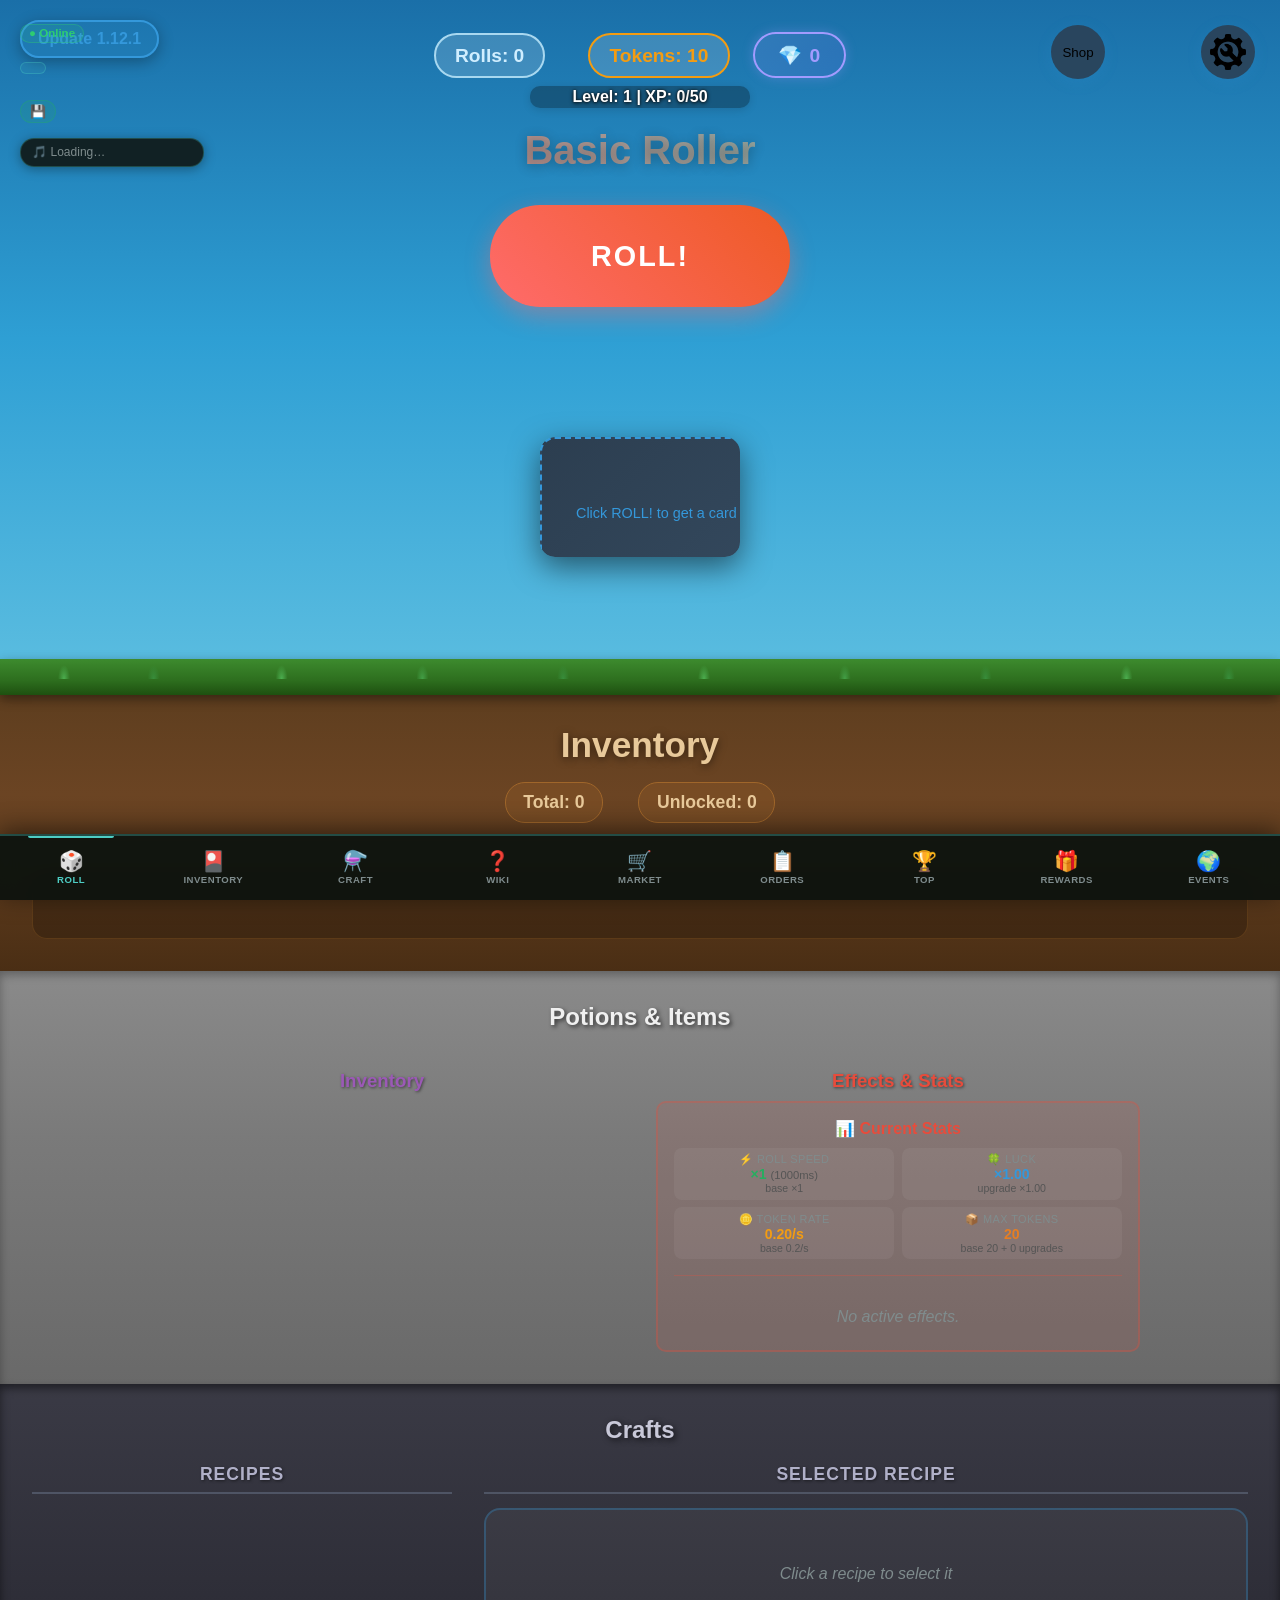
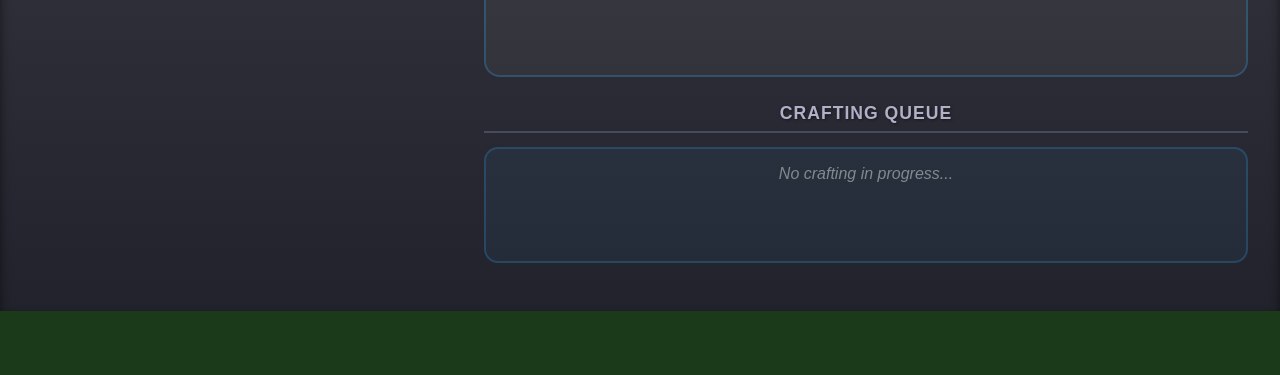
==== commit 30ed6ab3: "1.12.1" ====
--- a/index.html
+++ b/index.html
@@ -72,7 +72,7 @@
         style="position:fixed;top:0;left:0;width:100vw;height:100vh;z-index:2000;background:rgba(255,255,255,0.2);backdrop-filter:blur(6px);display:none;">
     </div>
     <!-- Update Text -->
-    <div class="update-text">Update 1.12.0</div>
+    <div class="update-text">Update 1.12.1</div>
     <!-- Hidden Admin Access (press Ctrl+Shift+A to show) -->
     <div id="connection-indicator" style="position:fixed;top:24px;left:20px;font-size:0.72em;font-weight:bold;color:#2ecc71;background:rgba(46,204,113,0.12);border:1px solid rgba(46,204,113,0.35);padding:0.2em 0.7em;border-radius:999px;z-index:1000;">● Online</div>
     <!-- Logged-in user display (clickable) -->
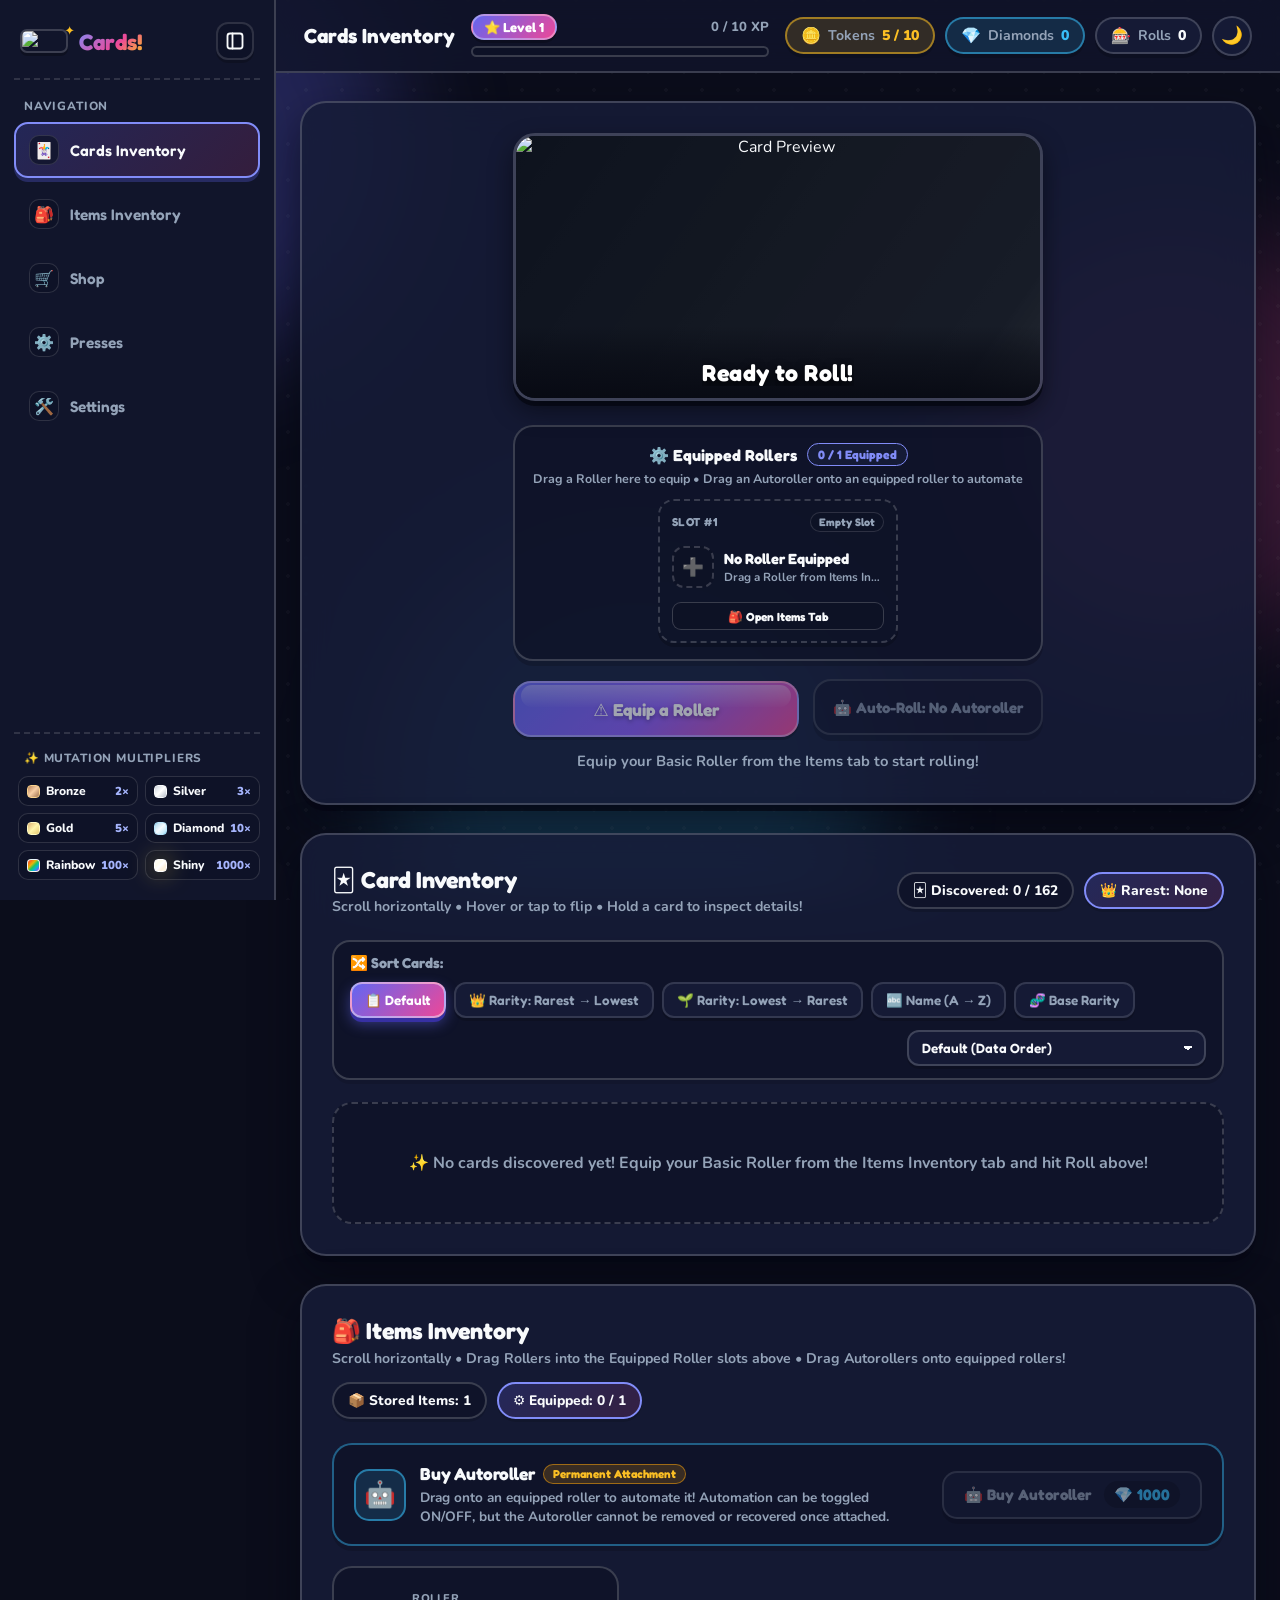
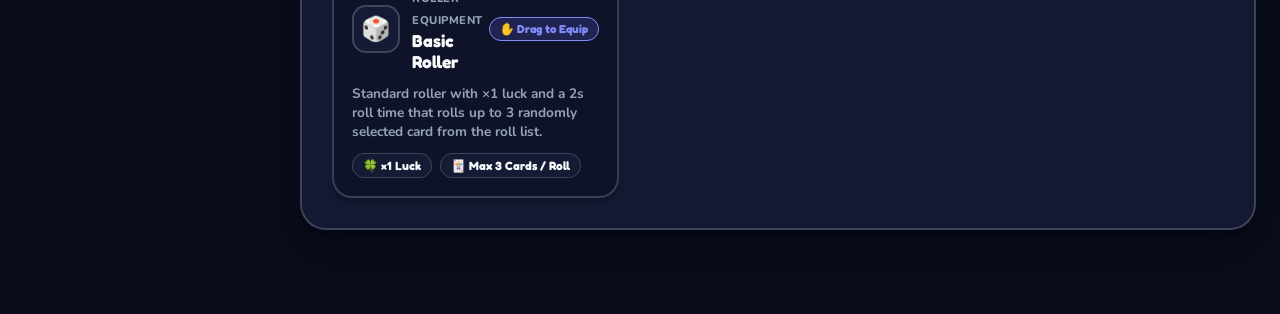
==== commit cdb3741d: "Cards 0.0.1 [Rework] Adding code files (not the assets)" ====
--- a/index.html
+++ b/index.html
@@ -1,1517 +1,433 @@
 <!DOCTYPE html>
-<html lang="en">
-
+<html lang="en" data-theme="dark">
 <head>
     <meta charset="UTF-8">
+    <meta name="viewport" content="width=device-width, initial-scale=1.0">
     <title>Cards</title>
+    <link rel="preconnect" href="https://fonts.googleapis.com">
+    <link rel="preconnect" href="https://fonts.gstatic.com" crossorigin>
+    <link href="https://fonts.googleapis.com/css2?family=Fredoka:wght@500;600;700&family=Nunito:wght@600;700;800;900&display=swap" rel="stylesheet">
     <link rel="stylesheet" href="style.css">
-    <style>
-        .sell-qty-btn, .sell-price-mode-btn, .sell-price-src-btn {
-            padding: 0.4em 0.9em;
-            border-radius: 8px;
-            border: 1.5px solid rgba(230,126,34,0.35);
-            background: rgba(230,126,34,0.07);
-            color: #bdc3c7;
-            font-size: 0.9em;
-            font-weight: bold;
-            cursor: pointer;
-            transition: all 0.15s;
-        }
-        .sell-qty-btn.active, .sell-price-mode-btn.active, .sell-price-src-btn.active {
-            background: rgba(230,126,34,0.25);
-            border-color: #e67e22;
-            color: #e67e22;
-        }
-        .sell-qty-btn:hover:not(.active), .sell-price-mode-btn:hover:not(.active), .sell-price-src-btn:hover:not(.active) {
-            background: rgba(230,126,34,0.12);
-            color: #e8a86e;
-        }
-        .market-listing {
-            background: rgba(255,255,255,0.05);
-            border: 1.5px solid rgba(255,255,255,0.09);
-            border-radius: 14px;
-            padding: 0.9em 1em;
-            display: flex;
-            align-items: center;
-            gap: 0.9em;
-        }
-        .market-listing.own {
-            border-color: rgba(230,126,34,0.35);
-            background: rgba(230,126,34,0.06);
-        }
-        .market-buy-btn {
-            padding: 0.5em 1.1em;
-            border-radius: 9px;
-            border: none;
-            background: linear-gradient(90deg,#8e44ad,#6c3483);
-            color: #fff;
-            font-weight: bold;
-            cursor: pointer;
-            font-size: 0.9em;
-            white-space: nowrap;
-            transition: opacity 0.15s;
-        }
-        .market-buy-btn:disabled { opacity: 0.45; cursor: not-allowed; }
-        .market-cancel-btn {
-            padding: 0.5em 1.1em;
-            border-radius: 9px;
-            border: none;
-            background: rgba(231,76,60,0.2);
-            color: #e74c3c;
-            font-weight: bold;
-            cursor: pointer;
-            font-size: 0.9em;
-            white-space: nowrap;
-            border: 1px solid rgba(231,76,60,0.35);
-        }
-    </style>
 </head>
-
 <body>
-    <div id="blur-overlay"
-        style="position:fixed;top:0;left:0;width:100vw;height:100vh;z-index:2000;background:rgba(255,255,255,0.2);backdrop-filter:blur(6px);display:none;">
+    <div class="ambient-bg">
+        <div class="ambient-orb orb-1"></div>
+        <div class="ambient-orb orb-2"></div>
+        <div class="ambient-orb orb-3"></div>
+        <div class="ambient-grid"></div>
     </div>
-    <!-- Update Text -->
-    <div class="update-text">Update 1.12.1</div>
-    <!-- Hidden Admin Access (press Ctrl+Shift+A to show) -->
-    <div id="connection-indicator" style="position:fixed;top:24px;left:20px;font-size:0.72em;font-weight:bold;color:#2ecc71;background:rgba(46,204,113,0.12);border:1px solid rgba(46,204,113,0.35);padding:0.2em 0.7em;border-radius:999px;z-index:1000;">● Online</div>
-    <!-- Logged-in user display (clickable) -->
-    <button id="username-display" onclick="openUserMenu()" style="position:fixed;top:62px;left:20px;font-size:0.85em;font-weight:bold;color:#4ecdc4;background:rgba(78,205,196,0.1);padding:0.35em 0.9em;border-radius:20px;border:1.5px solid rgba(78,205,196,0.3);z-index:1000;cursor:pointer;transition:background 0.2s;" onmouseover="this.style.background='rgba(78,205,196,0.2)'" onmouseout="this.style.background='rgba(78,205,196,0.1)'"></button>
-    <!-- Mini save button under username -->
-    <button id="mini-save-btn" onclick="manualSave('mini-save-btn')" title="Save" style="position:fixed;top:100px;left:20px;z-index:1000;background:rgba(39,174,96,0.15);border:1.5px solid rgba(39,174,96,0.3);border-radius:20px;color:#2ecc71;font-size:0.8em;font-weight:bold;padding:0.25em 0.7em;cursor:pointer;transition:background 0.2s;" onmouseover="this.style.background='rgba(39,174,96,0.28)'" onmouseout="this.style.background='rgba(39,174,96,0.15)'">💾</button>
-
-    <!-- Music widget -->
-    <div id="music-widget" style="
-        position:fixed;top:138px;left:20px;z-index:1000;
-        background:rgba(15,20,15,0.88);
-        border:1.5px solid rgba(78,205,196,0.25);
-        border-radius:14px;
-        padding:0.4em 0.7em;
-        display:flex;align-items:center;gap:0.5em;
-        min-width:160px;max-width:200px;
-        backdrop-filter:blur(8px);
-        box-shadow:0 2px 12px rgba(0,0,0,0.35);
-        cursor:default;
-    ">
-        <span style="color:#7f8c8d;font-size:0.75em;">🎵 Loading…</span>
-    </div>
-
-    <!-- User menu modal -->
-    <div id="user-menu" style="display:none;position:fixed;top:0;left:0;width:100%;height:100%;z-index:4500;background:rgba(0,0,0,0.55);align-items:center;justify-content:center;" onclick="if(event.target===this)closeUserMenu()">
-        <div style="background:#1a2a3a;border:2px solid rgba(78,205,196,0.3);border-radius:20px;padding:2em 1.8em;width:100%;max-width:340px;display:flex;flex-direction:column;gap:1em;">
-            <div style="display:flex;align-items:center;justify-content:space-between;">
-                <h3 style="margin:0;color:#4ecdc4;font-size:1.2em;">👤 Account</h3>
-                <button onclick="closeUserMenu()" style="background:none;border:none;color:#7f8c8d;font-size:1.4em;cursor:pointer;line-height:1;">×</button>
+    <div id="fx-layer" class="fx-layer" aria-hidden="true"></div>
+    <div id="sidebar-backdrop" class="sidebar-backdrop hidden"></div>
+
+    <div class="app-shell">
+        <aside id="sidebar" class="sidebar">
+            <div class="sidebar-top">
+                <div class="brand" id="brand-logo" title="Boing!">
+                    <div class="brand-icon-wrap">
+                        <img src="Assets/Cards/Cards.png" alt="Cards Logo" class="brand-icon">
+                        <span class="brand-sparkle">✦</span>
+                    </div>
+                    <h1>Cards!</h1>
+                </div>
+                <button id="sidebar-collapse-btn" class="sidebar-icon-btn" aria-label="Collapse sidebar" title="Toggle Sidebar">
+                    <svg viewBox="0 0 24 24" width="20" height="20" fill="none" stroke="currentColor" stroke-width="2.2" stroke-linecap="round" stroke-linejoin="round"><rect x="3" y="3" width="18" height="18" rx="3" ry="3"></rect><line x1="9" y1="3" x2="9" y2="21"></line></svg>
+                </button>
             </div>
-            <div style="background:rgba(78,205,196,0.08);border-radius:12px;padding:0.8em 1em;font-size:0.95em;color:#fff;">
-                Logged in as <b id="user-menu-name" style="color:#4ecdc4;"></b>
+
+            <div class="sidebar-section-label">Navigation</div>
+            <nav class="sidebar-nav">
+                <button id="nav-cards" class="sidebar-nav-item active">
+                    <span class="nav-icon-bubble">🃏</span>
+                    <span>Cards Inventory</span>
+                </button>
+                <button id="nav-items" class="sidebar-nav-item">
+                    <span class="nav-icon-bubble">🎒</span>
+                    <span>Items Inventory</span>
+                </button>
+                <button id="nav-shop" class="sidebar-nav-item">
+                    <span class="nav-icon-bubble">🛒</span>
+                    <span>Shop</span>
+                </button>
+                <button id="nav-presses" class="sidebar-nav-item">
+                    <span class="nav-icon-bubble">⚙️</span>
+                    <span>Presses</span>
+                </button>
+                <button id="nav-settings" class="sidebar-nav-item">
+                    <span class="nav-icon-bubble">🛠️</span>
+                    <span>Settings</span>
+                </button>
+            </nav>
+
+            <div id="sidebar-press-section" class="sidebar-press-section hidden">
+                <div class="sidebar-section-label">Presses Menu</div>
+                <div id="sidebar-press-list" class="sidebar-subnav"></div>
             </div>
-            <div>
-                <label style="display:block;font-size:0.8em;color:#7f8c8d;text-transform:uppercase;letter-spacing:0.5px;margin-bottom:0.4em;">Change username</label>
-                <div style="display:flex;gap:0.5em;">
-                    <input id="user-rename-input" type="text" placeholder="New username…" maxlength="24"
-                        style="flex:1;padding:0.6em 0.9em;border-radius:8px;border:1.5px solid rgba(78,205,196,0.25);background:rgba(255,255,255,0.06);color:#fff;font-size:0.95em;outline:none;"
-                        onkeydown="if(event.key==='Enter')changeUsername(document.getElementById('user-rename-input').value)">
-                    <button onclick="changeUsername(document.getElementById('user-rename-input').value)"
-                        style="padding:0.6em 1em;border-radius:8px;border:none;background:linear-gradient(90deg,#4ecdc4,#2ecc71);color:#fff;font-weight:bold;cursor:pointer;">Save</button>
+
+            <div class="sidebar-footer">
+                <div class="sidebar-mutations-legend">
+                    <div class="sidebar-section-label">✨ Mutation Multipliers</div>
+                    <div id="mutations-legend-list" class="mutations-legend-list"></div>
                 </div>
             </div>
-            <button onclick="closeUserMenu()" style="background:rgba(78,205,196,0.08);border:1px solid rgba(78,205,196,0.2);border-radius:10px;color:#7f8c8d;padding:0.6em;font-size:0.95em;cursor:pointer;">Close</button>
+        </aside>
+
+        <div class="main-area">
+            <header class="header">
+                <div class="header-left">
+                    <button id="sidebar-open-btn" class="sidebar-icon-btn" aria-label="Open sidebar" title="Toggle Sidebar">
+                        <svg viewBox="0 0 24 24" width="20" height="20" fill="none" stroke="currentColor" stroke-width="2.2" stroke-linecap="round" stroke-linejoin="round"><rect x="3" y="3" width="18" height="18" rx="3" ry="3"></rect><line x1="9" y1="3" x2="9" y2="21"></line></svg>
+                    </button>
+                    <h2 id="view-title" class="view-title">Cards Inventory</h2>
+                </div>
+
+                <div class="level-bar-container">
+                    <div class="level-bar-header">
+                        <span id="level-badge" class="level-badge">⭐ Level 1</span>
+                        <span id="xp-text" class="xp-text">0 / 10 XP</span>
+                    </div>
+                    <div class="xp-track">
+                        <div id="xp-fill" class="xp-fill"></div>
+                    </div>
+                </div>
+
+                <div class="stats-bar">
+                    <div class="stat-pill token-pill" id="token-pill">
+                        <span class="stat-emoji">🪙</span>
+                        <span class="stat-label">Tokens</span>
+                        <span id="token-count" class="stat-value">5 / 10</span>
+                        <span id="token-popup" class="token-popup"></span>
+                    </div>
+                    <div class="stat-pill diamond-pill" id="diamond-pill">
+                        <span class="stat-emoji">💎</span>
+                        <span class="stat-label">Diamonds</span>
+                        <span id="diamond-count" class="stat-value">0</span>
+                        <span id="diamond-popup" class="token-popup diamond-popup"></span>
+                    </div>
+                    <div class="stat-pill rolls-pill">
+                        <span class="stat-emoji">🎰</span>
+                        <span class="stat-label">Rolls</span>
+                        <span id="rolls-count" class="stat-value">0</span>
+                    </div>
+                    <button id="quick-theme-btn" class="theme-quick-btn" title="Switch Light / Dark Mode" aria-label="Toggle Light or Dark theme">
+                        <span id="quick-theme-icon">🌙</span>
+                    </button>
+                </div>
+            </header>
+
+            <main class="container">
+                <div id="view-cards" class="view-section">
+                    <section class="panel roll-panel">
+                        <div class="roll-stage-wrap" id="roll-stage-wrap">
+                            <div class="roll-starburst" id="roll-starburst"></div>
+                            <div id="roll-batch-banner" class="roll-batch-banner hidden"></div>
+                            <div id="rolled-card-display" class="roll-showcase empty">
+                                <div class="roll-image-frame">
+                                    <img id="rolled-card-image" src="Assets/Cards/Cards.png" alt="Card Preview" draggable="false">
+                                    <div class="card-holo-glare"></div>
+                                    <div class="card-shine"></div>
+                                    <div id="rolled-mutation-tag" class="card-front-tags-overlay hidden"></div>
+                                    <div class="card-title-overlay">
+                                        <h2 id="rolled-card-name">Ready to Roll!</h2>
+                                    </div>
+                                    <div class="hold-progress"></div>
+                                </div>
+                            </div>
+                        </div>
+
+                        <div class="roller-equipment-bar" id="roller-equipment-bar" role="region" aria-label="Equipped Rollers">
+                            <div class="roller-equipment-header">
+                                <div class="roller-equipment-title-wrap">
+                                    <span class="roller-equipment-title">⚙️ Equipped Rollers</span>
+                                    <span id="roller-slots-badge" class="roller-slots-badge">0 / 1 Equipped</span>
+                                </div>
+                                <span class="roller-equipment-hint">Drag a Roller here to equip • Drag an Autoroller onto an equipped roller to automate</span>
+                            </div>
+                            <div id="equipped-rollers-slots" class="equipped-rollers-slots"></div>
+                        </div>
+
+                        <div class="roll-actions">
+                            <div id="roll-buttons-row" class="roll-buttons-row">
+                                <button id="roll-button" class="roll-button" disabled>
+                                    <span class="btn-gloss"></span>
+                                    <span id="roll-button-text" class="roll-button-text">⚠️ Equip a Roller</span>
+                                    <span id="roll-cooldown-bar" class="roll-cooldown-bar"></span>
+                                </button>
+                                <button id="auto-roll-button" class="auto-roll-button" disabled>
+                                    🤖 Auto-Roll: Locked
+                                </button>
+                            </div>
+                            <p id="roll-status" class="status-text">Equip your Basic Roller from the Items tab to start rolling!</p>
+                        </div>
+                    </section>
+
+                    <section id="inventory-cards-section" class="panel inventory-panel">
+                        <div class="inventory-header">
+                            <div class="inventory-title-group">
+                                <h2>🃏 Card Inventory</h2>
+                                <p class="inventory-hint">Scroll horizontally • Hover or tap to flip • Hold a card to inspect details!</p>
+                            </div>
+                            <div class="inventory-summary">
+                                <span id="unique-count" class="summary-badge">🃏 Discovered: 0</span>
+                                <span id="rarest-owned" class="summary-badge accent-badge">👑 Rarest: None</span>
+                            </div>
+                        </div>
+
+                        <div class="inventory-sort-bar" role="region" aria-label="Card Sorting Menu">
+                            <div class="sort-label-wrap">
+                                <span class="sort-menu-label">🔀 Sort Cards:</span>
+                                <div class="sort-pills-group" role="group" aria-label="Sort options">
+                                    <button type="button" class="sort-pill-btn active" data-sort="default">
+                                        📋 Default
+                                    </button>
+                                    <button type="button" class="sort-pill-btn" data-sort="rarity-desc">
+                                        👑 Rarity: Rarest → Lowest
+                                    </button>
+                                    <button type="button" class="sort-pill-btn" data-sort="rarity-asc">
+                                        🌱 Rarity: Lowest → Rarest
+                                    </button>
+                                    <button type="button" class="sort-pill-btn" data-sort="name-asc">
+                                        🔤 Name (A → Z)
+                                    </button>
+                                    <button type="button" class="sort-pill-btn" data-sort="base-rarity">
+                                        🧬 Base Rarity
+                                    </button>
+                                </div>
+                            </div>
+
+                            <div class="sort-select-wrap">
+                                <select id="card-sort-select" class="card-sort-select" aria-label="Sort cards by">
+                                    <option value="default">Default (Data Order)</option>
+                                    <option value="rarity-desc">Rarity: Rarest → Lowest</option>
+                                    <option value="rarity-asc">Rarity: Lowest → Rarest</option>
+                                    <option value="name-asc">Name: Alphabetical (A → Z)</option>
+                                    <option value="base-rarity">Base Rarity: Lowest → Rarest (Grouped)</option>
+                                    <option value="base-rarity-desc">Base Rarity: Rarest → Lowest (Grouped)</option>
+                                </select>
+                            </div>
+                        </div>
+
+                        <div id="inventory-grid" class="inventory-grid horizontal-inventory"></div>
+                    </section>
+
+                    <section id="inventory-items-section" class="panel inventory-panel hidden">
+                        <div class="inventory-header">
+                            <div class="inventory-title-group">
+                                <h2>🎒 Items Inventory</h2>
+                                <p class="inventory-hint">Scroll horizontally • Drag Rollers into the Equipped Roller slots above • Drag Autorollers onto equipped rollers!</p>
+                            </div>
+                            <div class="inventory-summary">
+                                <span id="items-owned-badge" class="summary-badge">📦 Stored Items: 1</span>
+                                <span id="equipped-rollers-summary" class="summary-badge accent-badge">⚙️ Equipped: 0 / 1</span>
+                            </div>
+                        </div>
+
+                        <div id="items-shop-bar" class="items-shop-bar"></div>
+                        <div id="items-inventory-grid" class="items-inventory-grid horizontal-inventory" aria-label="Items Inventory Drop Zone"></div>
+                    </section>
+                </div>
+
+                <div id="view-shop" class="view-section hidden">
+                    <section class="panel shop-panel">
+                        <div class="shop-header">
+                            <div>
+                                <h2>🛒 Upgrade Shop</h2>
+                                <p class="inventory-hint">Spend Diamonds to supercharge your Luck, Token Rate, Token Capacity, and XP Multiplier!</p>
+                            </div>
+                            <div class="shop-balance-badge">
+                                <span>💎 Balance:</span>
+                                <strong id="shop-diamond-balance">0</strong>
+                            </div>
+                        </div>
+
+                        <div id="shop-stats-overview" class="shop-stats-overview"></div>
+                        <div id="shop-upgrades-grid" class="shop-upgrades-grid"></div>
+                    </section>
+                </div>
+
+                <div id="view-presses" class="view-section hidden">
+                    <section class="panel press-panel">
+                        <div class="press-header">
+                            <div>
+                                <h2 id="active-press-heading">Presses</h2>
+                                <p class="inventory-hint">Select a press from the tabs or left sidebar to squish your cards into goodies!</p>
+                            </div>
+                        </div>
+
+                        <div id="press-tabs" class="press-tabs"></div>
+                        <div id="press-content" class="press-content"></div>
+                    </section>
+                </div>
+
+                <div id="view-settings" class="view-section hidden">
+                    <section class="panel settings-panel">
+                        <div class="settings-header">
+                            <h2>🛠️ Game Settings</h2>
+                            <p class="inventory-hint">Customize your theme, goofy visual effects, sound, and local save data.</p>
+                        </div>
+
+                        <div class="settings-grid">
+                            <div class="settings-card">
+                                <div class="settings-card-info">
+                                    <div class="settings-icon-badge">🎨</div>
+                                    <div>
+                                        <h3>Theme Mode</h3>
+                                        <p>Switch between cosmic Dark Mode and sunny Light Mode.</p>
+                                    </div>
+                                </div>
+                                <div class="theme-segmented-control" role="group" aria-label="Theme Mode">
+                                    <button id="theme-dark-btn" class="theme-option-btn active" type="button">
+                                        <span>🌙</span> Dark
+                                    </button>
+                                    <button id="theme-light-btn" class="theme-option-btn" type="button">
+                                        <span>☀️</span> Light
+                                    </button>
+                                </div>
+                            </div>
+
+                            <div class="settings-card">
+                                <div class="settings-card-info">
+                                    <div class="settings-icon-badge">🎉</div>
+                                    <div>
+                                        <h3>Confetti &amp; Sparkle Bursts</h3>
+                                        <p>Pop shiny particles whenever you roll cards or press diamonds.</p>
+                                    </div>
+                                </div>
+                                <label class="playful-switch" aria-label="Toggle Confetti and Sparkle Bursts">
+                                    <input type="checkbox" id="setting-particles" checked>
+                                    <span class="switch-slider"></span>
+                                </label>
+                            </div>
+
+                            <div class="settings-card">
+                                <div class="settings-card-info">
+                                    <div class="settings-icon-badge">🤪</div>
+                                    <div>
+                                        <h3>Goofy Bouncy Mode</h3>
+                                        <p>Extra wiggles, tilts, and cartoony squash-and-stretch animations.</p>
+                                    </div>
+                                </div>
+                                <label class="playful-switch" aria-label="Toggle Goofy Bouncy Mode">
+                                    <input type="checkbox" id="setting-bouncy" checked>
+                                    <span class="switch-slider"></span>
+                                </label>
+                            </div>
+
+                            <div class="settings-card">
+                                <div class="settings-card-info">
+                                    <div class="settings-icon-badge">🔊</div>
+                                    <div>
+                                        <h3>Sound Effects</h3>
+                                        <p>Play cheerful arcade pops and fanfare on card rolls and upgrades.</p>
+                                    </div>
+                                </div>
+                                <label class="playful-switch" aria-label="Toggle Sound Effects">
+                                    <input type="checkbox" id="setting-sfx" checked>
+                                    <span class="switch-slider"></span>
+                                </label>
+                            </div>
+
+                            <div class="settings-card settings-card-wide">
+                                <div class="settings-card-info">
+                                    <div class="settings-icon-badge">💾</div>
+                                    <div>
+                                        <h3>Local Save Data</h3>
+                                        <p id="save-status-text">Progress is automatically saved to your browser.</p>
+                                    </div>
+                                </div>
+                                <div class="settings-save-actions">
+                                    <button id="manual-save-btn" class="settings-action-btn save-btn" type="button">
+                                        💾 Save Now
+                                    </button>
+                                    <button id="reset-save-btn" class="settings-action-btn danger-btn" type="button">
+                                        🗑️ Reset Progress
+                                    </button>
+                                </div>
+                            </div>
+                        </div>
+                    </section>
+                </div>
+            </main>
         </div>
     </div>
 
-    <div id="last-connection"
-        style="position:fixed;top:50%;left:50%;transform:translate(-50%,-50%);font-size:1.2em;color:#3498db;background:rgba(255,255,255,0.97);padding:2em 2.5em;border-radius:25px;z-index:2001;text-align:center;box-shadow:0 8px 40px rgba(52,152,219,0.15);display:none;">
-    </div>
-
-    <!-- Interface Roll -->
-    <div class="roll-interface">
-        <div class="roll-header">
-            <div id="rolls-indicator">Rolls: <span id="rolls-count">0</span></div>
-            <div id="tokens-indicator">Tokens: <span id="tokens-count">10</span></div>
-            <div id="diamonds-indicator">💎 <span id="diamonds-count">0</span></div>
-            <div id="xp-bar-container"
-                style="width: 220px; height: 22px; background: #222; border-radius: 10px; margin: 0.5em auto 0.3em auto; overflow: hidden; box-shadow: 0 2px 8px #0002; position: relative; display: flex; align-items: center; justify-content: center;">
-                <div id="xp-bar"
-                    style="height: 100%; width: 0%; background: linear-gradient(90deg, #4ecdc4, #f9d423); border-radius: 10px 0 0 10px; transition: width 0.4s; position: absolute; left: 0; top: 0;">
-                </div>
-                <span id="xp-bar-label"
-                    style="position: relative; z-index: 2; color: #fff; font-weight: bold; width: 100%; text-align: center; pointer-events: none; text-shadow: 0 1px 4px #000, 0 0 2px #222; font-size: 1em;">
-                    Level: <span id="level-count">1</span> | XP: <span id="xp-count">0</span>/<span
-                        id="xp-next">50</span>
-                </span>
+    <div id="card-modal" class="modal-overlay hidden" role="dialog" aria-modal="true" aria-labelledby="modal-card-name">
+        <div class="modal-wrapper">
+            <button id="modal-prev" class="modal-nav-btn modal-prev" aria-label="Previous card">
+                <svg viewBox="0 0 24 24" width="24" height="24" fill="none" stroke="currentColor" stroke-width="2.8" stroke-linecap="round" stroke-linejoin="round"><polyline points="15 18 9 12 15 6"></polyline></svg>
+            </button>
+
+            <div class="modal-card">
+                <button id="modal-close" class="modal-close" aria-label="Close popup">&times;</button>
+                <div id="modal-index-badge" class="modal-index-badge">1 / 1</div>
+
+                <div id="modal-slide-viewport" class="modal-slide-viewport">
+                    <div id="modal-slide-content" class="modal-slide-content">
+                        <div class="modal-image-frame">
+                            <img id="modal-card-image" src="" alt="" draggable="false">
+                            <div class="card-holo-glare"></div>
+                            <div id="modal-mutation-tag" class="card-front-tags-overlay hidden"></div>
+                            <div class="card-title-overlay">
+                                <h3 id="modal-card-name">Card Name</h3>
+                            </div>
+                        </div>
+                        <div class="modal-body">
+                            <div id="modal-card-tags" class="modal-tags-bar"></div>
+                            <div class="modal-details-grid">
+                                <div class="modal-detail-item">
+                                    <span class="detail-label">✨ Rarity</span>
+                                    <span id="modal-card-rarity" class="detail-value">1 in 1</span>
+                                </div>
+                                <div class="modal-detail-item">
+                                    <span class="detail-label">🧬 Mutation</span>
+                                    <span id="modal-card-mutation" class="detail-value">None (1×)</span>
+                                </div>
+                                <div class="modal-detail-item">
+                                    <span class="detail-label">📦 Quantity Owned</span>
+                                    <span id="modal-card-quantity" class="detail-value">1</span>
+                                </div>
+                                <div class="modal-detail-item">
+                                    <span class="detail-label">📅 First Obtained</span>
+                                    <span id="modal-card-date" class="detail-value">-</span>
+                                </div>
+                            </div>
+                        </div>
+                    </div>
+                </div>
             </div>
-            <h1>Basic Roller</h1>
-        </div>
-
-        <div class="roll-content">
-            <button class="roll-btn" id="roll-button" onclick="rollItem()">ROLL!</button>
-            <!-- Zone d'aperçu de la carte -->
-            <div class="card-preview-container">
-                <div id="card-preview" class="card-preview">
-                    <div class="preview-placeholder">
-                        <span>Click ROLL! to get a card</span>
-                    </div>
-                </div>
-            </div>
-
-            <!-- Animation de roll -->
-            <div id="roll-animation" class="roll-animation hidden">
-                <div class="spinning-cards">
-                    <div class="spinning-card"></div>
-                    <div class="spinning-card"></div>
-                    <div class="spinning-card"></div>
-                </div>
-            </div>
-
-            <!-- Stack de notifications bas-gauche -->
-            <div id="roll-notif-stack" style="
-                position: absolute;
-                bottom: 1em;
-                left: 1em;
-                display: flex;
-                flex-direction: column-reverse;
-                gap: 0.4em;
-                align-items: flex-start;
-                z-index: 20;
-                max-width: 260px;
-            "></div>
-
-            <!-- Mini indicateur d'effets actifs bas-droite -->
-            <div id="roll-effects-indicator" style="
-                position: absolute;
-                bottom: 1em;
-                right: 1em;
-                display: flex;
-                flex-direction: column;
-                gap: 0.4em;
-                align-items: flex-end;
-                pointer-events: none;
-                z-index: 10;
-            "></div>
+
+            <button id="modal-next" class="modal-nav-btn modal-next" aria-label="Next card">
+                <svg viewBox="0 0 24 24" width="24" height="24" fill="none" stroke="currentColor" stroke-width="2.8" stroke-linecap="round" stroke-linejoin="round"><polyline points="9 18 15 12 9 6"></polyline></svg>
+            </button>
         </div>
     </div>
 
-    <!-- Interface Inventaire -->
-    <div class="inventory-interface">
-        <div class="inventory-header">
-            <h2>Inventory</h2>
-            <div class="inventory-stats">
-                <span id="total-cards">Total: 0</span>
-                <span id="unlocked-cards">Unlocked: 0</span>
-            </div>
-        </div>
-
-        <div class="collection">
-            <ul id="collection-list"></ul>
-        </div>
-    </div>
-
-    <!-- Interface Potions -->
-    <div class="potions-interface" style="text-align:center;">
-        <h2>Potions & Items</h2>
-        <div style="display:flex;justify-content:space-between;align-items:flex-start;max-width:1000px;margin:0 auto;">
-            <!-- Inventaire des potions -->
-            <div style="flex:1;margin-right:2em;">
-                <h3 style="color:#9b59b6;margin-bottom:0.5em;">Inventory</h3>
-                <div id="potions-list" style="display:flex;justify-content:center;flex-wrap:wrap;gap:1em;"></div>
-            </div>
-            <!-- Effets actifs et stats -->
-            <div style="flex:1;">
-                <h3 style="color:#e74c3c;margin-bottom:0.5em;">Effects & Stats</h3>
-                <div id="active-effects"
-                    style="background:rgba(231,76,60,0.1);border-radius:10px;padding:1em;border:2px solid rgba(231,76,60,0.3);min-height:200px;">
-                    <div style="color:#7f8c8d;font-style:italic;">No active effects...</div>
+    <div id="tag-modal" class="modal-overlay tag-modal-overlay hidden" role="dialog" aria-modal="true" aria-labelledby="tag-modal-title">
+        <div class="modal-wrapper tag-modal-wrapper">
+            <div class="modal-card tag-modal-card">
+                <button id="tag-modal-close" class="modal-close" aria-label="Close tag info">&times;</button>
+
+                <div class="tag-modal-header">
+                    <div id="tag-modal-badge-slot" class="tag-modal-badge-slot"></div>
+                    <div class="tag-modal-title-group">
+                        <h3 id="tag-modal-title">Tag Info</h3>
+                        <p id="tag-modal-subtitle" class="tag-modal-subtitle">Owned cards with this tag</p>
+                    </div>
+                </div>
+
+                <div class="tag-modal-summary">
+                    <span id="tag-modal-unique-count" class="summary-badge">🃏 Owned Cards: 0</span>
+                    <span id="tag-modal-total-copies" class="summary-badge">📦 Total Copies: 0</span>
+                    <span id="tag-modal-rarest" class="summary-badge accent-badge">👑 Rarest: None</span>
+                </div>
+
+                <div class="tag-modal-body">
+                    <div id="tag-modal-cards-list" class="tag-modal-cards-list"></div>
                 </div>
             </div>
         </div>
     </div>
-    <!-- Interface Craft -->
-    <div class="craft-content">
-        <h2>Crafts</h2>
-        <div class="craft-layout">
-            <!-- Gauche : liste des recettes -->
-            <div class="craft-recipes-panel">
-                <h3 class="craft-panel-title">Recipes</h3>
-                <div id="craft-list"></div>
-            </div>
-            <!-- Droite : recette sélectionnée + queue -->
-            <div class="craft-detail-panel">
-                <h3 class="craft-panel-title">Selected Recipe</h3>
-                <div id="craft-selected" class="craft-selected-box">
-                    <div style="color:#7f8c8d;font-style:italic;text-align:center;padding:2em;">Click a recipe to select
-                        it</div>
-                </div>
-                <h3 class="craft-panel-title" style="margin-top:1.5em;">Crafting Queue</h3>
-                <div id="craft-queue" class="craft-queue-box">
-                    <div style="color:#7f8c8d;font-style:italic;">No crafting in progress...</div>
-                </div>
-                <div id="craft-result" style="margin-top:1em;color:#f39c12;font-weight:bold;text-align:center;"></div>
-            </div>
-        </div>
-    </div>
-    <!-- Bouton paramètres -->
-    <button id="settings-btn" class="settings-btn" title="Settings">
-        <img src="Icons/ParametersIcon.png" alt="Settings" />
-    </button>
-    <!-- Bouton Press (menu compresseur/décompresseur) -->
-    <button id="press-btn" class="settings-btn" title="Press menu" style="right: 90px;">
-        Press
-    </button>
-    <!-- Bouton Shop -->
-    <button id="shop-btn" class="settings-btn" title="Shop" style="right: 175px;">
-        Shop
-    </button>
-
-    <!-- Menu de paramètres (modal cachée au départ) -->
-    <div id="settings-modal" class="settings-modal">
-        <div class="settings-content">
-            <span id="close-settings" class="close-settings">&times;</span>
-            <h2>Settings</h2>
-            <div class="settings-section">
-                <div class="rarity-bar-settings">
-                    <label class="settings-label"><b>Sound notification from:</b></label>
-                    <div id="rarity-bar"></div>
-                </div>
-                <div style="margin-top:1.5em;">
-                    <label class="settings-label" style="display:block;margin-bottom:0.4em;"><b>Show Rarity
-                            Tags:</b></label>
-                    <select id="rarity-tag-display-select"
-                        style="width:100%;padding:0.55em 0.8em;border-radius:8px;border:1.5px solid rgba(78,205,196,0.3);background:#1a2a1a;color:#fff;font-size:0.95em;outline:none;cursor:pointer;">
-                        <option value="always">Always (shown on cards)</option>
-                        <option value="onclick">On Click (shown on press)</option>
-                    </select>
-                </div>
-                <div style="margin-top:1.2em;display:flex;flex-direction:column;gap:0.6em;">
-                    <label style="display:flex;align-items:center;gap:0.7em;cursor:pointer;font-size:0.95em;">
-                        <input type="checkbox" id="notif-rarity-tags"
-                            style="width:16px;height:16px;accent-color:#f1c40f;cursor:pointer;">
-                        <span>Notify for <b style="color:#f1c40f;">Rarity Tags</b> <span
-                                style="color:#7f8c8d;font-size:0.85em;">(Gold, Rainbow, Shiny, Nuclear)</span></span>
-                    </label>
-                    <label style="display:flex;align-items:center;gap:0.7em;cursor:pointer;font-size:0.95em;">
-                        <input type="checkbox" id="notif-special-tags"
-                            style="width:16px;height:16px;accent-color:#ff69b4;cursor:pointer;">
-                        <span>Notify for <b style="color:#ff69b4;">Special Tags</b> <span
-                                style="color:#7f8c8d;font-size:0.85em;">(Sweet, Caloric, etc.)</span></span>
-                    </label>
-                </div>
-                <audio id="notification-sound" src="Roll-Notification.mp3" preload="auto"></audio>
-
-                <!-- Notifications master toggle -->
-                <div style="margin-top:1.4em;padding:0.9em 1em;background:rgba(255,255,255,0.04);border-radius:12px;border:1.5px solid rgba(255,255,255,0.08);">
-                    <div style="display:flex;align-items:center;justify-content:space-between;gap:1em;">
-                        <div>
-                            <div style="font-weight:bold;font-size:0.95em;">🔔 Notifications</div>
-                            <div style="font-size:0.78em;color:#7f8c8d;margin-top:0.15em;">Sound alert on rare rolls</div>
-                        </div>
-                        <button id="notif-master-btn" onclick="toggleNotifMaster()"
-                            style="min-width:72px;padding:0.45em 1em;border-radius:20px;border:none;font-size:0.95em;font-weight:bold;cursor:pointer;transition:all 0.2s;">
-                        </button>
-                    </div>
-                </div>
-
-                <!-- Always show menu toggle -->
-                <div style="margin-top:0.8em;padding:0.9em 1em;background:rgba(255,255,255,0.04);border-radius:12px;border:1.5px solid rgba(255,255,255,0.08);">
-                    <div style="display:flex;align-items:center;justify-content:space-between;gap:1em;">
-                        <div>
-                            <div style="font-weight:bold;font-size:0.95em;">📌 Always Show Menu</div>
-                            <div style="font-size:0.78em;color:#7f8c8d;margin-top:0.15em;">Keep bottom bar visible (mobile)</div>
-                        </div>
-                        <button id="always-nav-btn" onclick="toggleAlwaysNav()"
-                            style="min-width:72px;padding:0.45em 1em;border-radius:20px;border:none;font-size:0.95em;font-weight:bold;cursor:pointer;transition:all 0.2s;">
-                        </button>
-                    </div>
-                </div>
-                <!-- Music settings -->
-                <div style="margin-top:0.8em;padding:0.9em 1em;background:rgba(255,255,255,0.04);border-radius:12px;border:1.5px solid rgba(255,255,255,0.08);">
-                    <div style="display:flex;align-items:center;justify-content:space-between;gap:1em;margin-bottom:0.7em;">
-                        <div>
-                            <div style="font-weight:bold;font-size:0.95em;">🎵 Music</div>
-                            <div style="font-size:0.78em;color:#7f8c8d;margin-top:0.15em;">Background music</div>
-                        </div>
-                        <button id="music-toggle-btn" onclick="_musicToggle()"
-                            style="min-width:72px;padding:0.45em 1em;border-radius:20px;border:none;font-size:0.95em;font-weight:bold;cursor:pointer;transition:all 0.2s;">
-                        </button>
-                    </div>
-                    <div style="display:flex;align-items:center;gap:0.7em;">
-                        <span style="font-size:0.85em;color:#7f8c8d;flex-shrink:0;">🔈</span>
-                        <input type="range" id="music-volume-slider" min="0" max="1" step="0.02" value="0.4"
-                            oninput="_musicSetVolume(this.value)"
-                            style="flex:1;accent-color:#4ecdc4;cursor:pointer;height:4px;">
-                        <span style="font-size:0.85em;color:#7f8c8d;flex-shrink:0;">🔊</span>
-                    </div>
-                </div>
-
-                <div style="display:flex;gap:0.8em;margin-top:2em;flex-wrap:wrap;">
-                    <button id="manual-save-btn" onclick="manualSave()"
-                        style="flex:1;min-width:100px;background:linear-gradient(90deg,#27ae60,#2ecc71);color:white;padding:0.7em 1.2em;border:none;border-radius:10px;font-size:1.05em;font-weight:bold;cursor:pointer;">💾 Save</button>
-                    <button id="reset-save-btn" class="reset-save-btn"
-                        style="flex:1;min-width:100px;background:#e74c3c;color:white;padding:0.7em 1.2em;border:none;border-radius:10px;font-size:1.05em;cursor:pointer;">🗑️ Reset</button>
-                </div>
-                <button onclick="window._doLogout()" style="width:100%;margin-top:0.8em;background:rgba(231,76,60,0.12);border:1.5px solid rgba(231,76,60,0.35);border-radius:10px;color:#e74c3c;padding:0.7em;font-size:1.05em;font-weight:bold;cursor:pointer;transition:background 0.2s;" onmouseover="this.style.background='rgba(231,76,60,0.22)'" onmouseout="this.style.background='rgba(231,76,60,0.12)'">🚪 Logout</button>
-            </div>
-        </div>
-    </div>
-
-    <!-- Menu Press (compresseur / décompresseur) -->
-    <div id="press-modal" class="settings-modal">
-        <div class="settings-content">
-            <span id="close-press" class="close-settings">&times;</span>
-            <h2>Press</h2>
-            <div class="settings-section">
-                <div style="display:flex;gap:1em;margin-bottom:1em;justify-content:center;">
-                    <button id="press-mode-compress"
-                        style="padding:0.5em 1.5em;border-radius:10px;border:none;cursor:pointer;font-weight:bold;background:#3498db;color:white;">Compressor</button>
-                    <button id="press-mode-decompress"
-                        style="padding:0.5em 1.5em;border-radius:10px;border:none;cursor:pointer;font-weight:bold;background:#ecf0f1;color:#2c3e50;">Decompressor</button>
-                    <button id="press-mode-diamond"
-                        style="padding:0.5em 1.5em;border-radius:10px;border:none;cursor:pointer;font-weight:bold;background:#ecf0f1;color:#2c3e50;">Diamond
-                        Press</button>
-                </div>
-                <div id="press-preview"
-                    style="margin:0 auto 1em auto;max-width:260px;min-height:120px;display:flex;align-items:center;justify-content:center;gap:0.8em;">
-                    <!-- Animation d'exemple remplie par JS -->
-                </div>
-                <!-- Sélecteur de quantité -->
-                <div id="press-qty-selector"
-                    style="display:flex;justify-content:center;gap:0.5em;margin-bottom:0.8em;flex-wrap:wrap;">
-                    <span
-                        style="align-self:center;font-size:0.9em;color:#7f8c8d;font-weight:bold;margin-right:0.3em;">Qty:</span>
-                    <button class="press-qty-btn active" data-qty="1">×1</button>
-                    <button class="press-qty-btn" data-qty="5">×5</button>
-                    <button class="press-qty-btn" data-qty="10">×10</button>
-                    <button class="press-qty-btn" data-qty="25">×25</button>
-                    <button class="press-qty-btn" data-qty="max">Max</button>
-                </div>
-                <div style="display:flex;justify-content:center;margin-bottom:0.8em;">
-                    <button id="press-all-btn"
-                        style="padding:0.5em 2em;border-radius:10px;border:none;cursor:pointer;font-weight:bold;font-size:1em;background:#e67e22;color:white;">All</button>
-                </div>
-                <div id="press-keep-option" style="text-align:center;margin-bottom:0.8em;">
-                    <label style="font-weight:bold;font-size:0.9em;">
-                        <input type="checkbox" id="press-keep-checkbox">
-                        Keep <span id="press-keep-label">1</span>
-                    </label>
-                </div>
-                <div id="press-card-list" style="max-height:260px;overflow:auto;"></div>
-                <div id="press-empty-message" style="text-align:center;color:#7f8c8d;margin-top:1em;display:none;">
-                </div>
-            </div>
-        </div>
-    </div>
-
-    <!-- Menu Shop -->
-    <div id="shop-modal" class="settings-modal">
-        <div class="settings-content">
-            <span id="close-shop" class="close-settings">&times;</span>
-            <h2>Shop</h2>
-            <div class="settings-section">
-                <div id="shop-diamonds-display"
-                    style="text-align:center;font-size:1.1em;margin-bottom:1.2em;color:#9b59b6;font-weight:bold;"></div>
-                <div id="shop-items-list" style="display:flex;flex-direction:column;gap:1em;"></div>
-            </div>
-        </div>
-    </div>
-
-    <!-- Artifacts Panel (shown at level 10) -->
-    <div id="artifacts-panel"
-        style="display:none;position:fixed;top:0;left:0;width:100%;height:100%;z-index:4100;background:#1a1a2e;flex-direction:column;">
-        <div
-            style="display:flex;align-items:center;padding:1em 1.2em;background:rgba(0,0,0,0.3);border-bottom:2px solid rgba(243,156,18,0.3);">
-            <button
-                onclick="document.getElementById('artifacts-panel').style.display='none';document.body.style.overflow='';"
-                style="background:none;border:none;color:#f39c12;font-size:1.6em;cursor:pointer;margin-right:0.8em;">←</button>
-            <h2 style="margin:0;color:#f39c12;font-size:1.3em;">🧲 Artifacts</h2>
-        </div>
-        <div style="flex:1;overflow-y:auto;padding:1.2em;display:flex;flex-direction:column;gap:1em;">
-            <!-- Equipped slots -->
-            <div>
-                <div
-                    style="font-size:0.8em;color:#7f8c8d;text-transform:uppercase;letter-spacing:0.5px;margin-bottom:0.6em;">
-                    Equipped Slots</div>
-                <div id="artifact-slots" style="display:flex;flex-wrap:wrap;gap:0.6em;"></div>
-            </div>
-            <!-- Inventory -->
-            <div>
-                <div
-                    style="font-size:0.8em;color:#7f8c8d;text-transform:uppercase;letter-spacing:0.5px;margin-bottom:0.6em;">
-                    Inventory</div>
-                <div id="artifact-inventory"></div>
-            </div>
-        </div>
-    </div>
-
-    <!-- SELL PANEL (full-screen) -->
-    <div id="sell-panel" style="display:none;position:fixed;top:0;left:0;width:100%;height:100%;z-index:4100;background:#1a1a2e;flex-direction:column;overflow:hidden;">
-        <div style="display:flex;align-items:center;padding:1em 1.2em;background:rgba(0,0,0,0.35);border-bottom:2px solid rgba(230,126,34,0.35);flex-shrink:0;">
-            <button onclick="closeSellMenu()" style="background:none;border:none;color:#e67e22;font-size:1.6em;cursor:pointer;margin-right:0.8em;">←</button>
-            <h2 style="margin:0;color:#e67e22;font-size:1.3em;">🏷️ Create Listing</h2>
-        </div>
-        <div style="flex:1;overflow-y:auto;padding:1.2em;display:flex;flex-direction:column;gap:1.2em;">
-
-            <!-- Item type selector -->
-            <div>
-                <div style="font-size:0.8em;color:#7f8c8d;text-transform:uppercase;letter-spacing:0.5px;margin-bottom:0.5em;">What to sell</div>
-                <div style="display:flex;gap:0.5em;">
-                    <button id="sell-type-card" class="sell-price-src-btn active" onclick="setSellItemType('card')">🎴 Card</button>
-                    <button id="sell-type-xp"   class="sell-price-src-btn"        onclick="setSellItemType('xp')">⭐ XP</button>
-                </div>
-            </div>
-
-            <!-- XP amount (hidden by default) -->
-            <div id="sell-xp-section" style="display:none;">
-                <div style="font-size:0.8em;color:#7f8c8d;text-transform:uppercase;letter-spacing:0.5px;margin-bottom:0.5em;">XP to sell</div>
-                <div id="sell-xp-owned" style="font-size:0.85em;color:#4ecdc4;margin-bottom:0.5em;"></div>
-                <input id="sell-xp-input" type="number" min="1" placeholder="Amount of XP…"
-                    style="width:100%;box-sizing:border-box;padding:0.65em 1em;border-radius:10px;border:1.5px solid rgba(78,205,196,0.35);background:rgba(255,255,255,0.06);color:#fff;font-size:1em;outline:none;">
-            </div>
-
-            <!-- Card selector -->
-            <div id="sell-card-section">
-                <div style="font-size:0.8em;color:#7f8c8d;text-transform:uppercase;letter-spacing:0.5px;margin-bottom:0.5em;">Card to sell</div>
-                <div id="sell-card-search-wrap" style="position:relative;">
-                    <input id="sell-card-search" type="text" placeholder="Search your cards…"
-                        style="width:100%;box-sizing:border-box;padding:0.65em 1em;border-radius:10px;border:1.5px solid rgba(230,126,34,0.35);background:rgba(255,255,255,0.06);color:#fff;font-size:1em;outline:none;">
-                    <div id="sell-card-dropdown" style="display:none;position:absolute;top:calc(100% + 4px);left:0;right:0;background:#1e1e32;border:1.5px solid rgba(230,126,34,0.3);border-radius:10px;max-height:220px;overflow-y:auto;z-index:10;"></div>
-                </div>
-                <div id="sell-selected-card" style="margin-top:0.7em;display:none;background:rgba(230,126,34,0.08);border:1.5px solid rgba(230,126,34,0.3);border-radius:12px;padding:0.8em;display:none;align-items:center;gap:0.8em;">
-                    <img id="sell-card-img" src="" style="width:56px;height:36px;object-fit:cover;border-radius:6px;">
-                    <div>
-                        <div id="sell-card-name" style="font-weight:bold;color:#e67e22;"></div>
-                        <div id="sell-card-owned" style="font-size:0.8em;color:#7f8c8d;"></div>
-                    </div>
-                    <button onclick="clearSellCard()" style="margin-left:auto;background:none;border:none;color:#7f8c8d;font-size:1.2em;cursor:pointer;">✕</button>
-                </div>
-            </div>
-            </div><!-- end sell-card-section -->
-
-            <!-- Amount selector -->
-            <div>
-                <div style="font-size:0.8em;color:#7f8c8d;text-transform:uppercase;letter-spacing:0.5px;margin-bottom:0.5em;">Amount</div>
-                <div style="display:flex;flex-wrap:wrap;gap:0.4em;margin-bottom:0.5em;" id="sell-qty-btns">
-                    <button class="sell-qty-btn active" data-qty="1">×1</button>
-                    <button class="sell-qty-btn" data-qty="5">×5</button>
-                    <button class="sell-qty-btn" data-qty="10">×10</button>
-                    <button class="sell-qty-btn" data-qty="50">×50</button>
-                    <button class="sell-qty-btn" data-qty="100">×100</button>
-                    <button class="sell-qty-btn" data-qty="custom">Custom</button>
-                    <button class="sell-qty-btn" data-qty="max">Max</button>
-                </div>
-                <input id="sell-qty-custom" type="number" min="1" placeholder="Enter amount…"
-                    style="display:none;width:100%;box-sizing:border-box;padding:0.6em 1em;border-radius:8px;border:1.5px solid rgba(230,126,34,0.3);background:rgba(255,255,255,0.06);color:#fff;font-size:1em;outline:none;">
-            </div>
-
-            <!-- Price selector -->
-            <div>
-                <div style="font-size:0.8em;color:#7f8c8d;text-transform:uppercase;letter-spacing:0.5px;margin-bottom:0.5em;">Price mode</div>
-                <!-- Expandable toggle -->
-                <div style="display:flex;gap:0.5em;margin-bottom:0.8em;">
-                    <button id="sell-price-mode-total" class="sell-price-mode-btn active" onclick="setSellPriceMode('total')">Total price</button>
-                    <button id="sell-price-mode-each"  class="sell-price-mode-btn"        onclick="setSellPriceMode('each')">Per card</button>
-                </div>
-                <!-- Price source -->
-                <div style="display:flex;gap:0.5em;margin-bottom:0.7em;flex-wrap:wrap;">
-                    <button id="sell-price-src-press"  class="sell-price-src-btn active" onclick="setSellPriceSrc('press')">💎 Press value</button>
-                    <button id="sell-price-src-custom" class="sell-price-src-btn"        onclick="setSellPriceSrc('custom')">Custom</button>
-                    <button id="sell-price-src-free"   class="sell-price-src-btn"        onclick="setSellPriceSrc('free')">🆓 Free</button>
-                </div>
-                <input id="sell-price-input" type="number" min="0" step="0.01" placeholder="Enter price in 💎…"
-                    style="display:none;width:100%;box-sizing:border-box;padding:0.6em 1em;border-radius:8px;border:1.5px solid rgba(162,155,254,0.3);background:rgba(255,255,255,0.06);color:#fff;font-size:1em;outline:none;">
-                <div id="sell-price-preview" style="margin-top:0.6em;font-size:0.9em;color:#a29bfe;min-height:1.4em;"></div>
-            </div>
-
-            <!-- Summary + Post button -->
-            <div id="sell-summary" style="background:rgba(255,255,255,0.04);border-radius:14px;padding:1em;display:none;flex-direction:column;gap:0.5em;">
-                <div id="sell-summary-text" style="font-size:0.9em;color:#bdc3c7;line-height:1.6;"></div>
-                <button id="sell-post-btn" onclick="postListing()" style="
-                    width:100%;padding:0.9em;border:none;border-radius:10px;
-                    background:linear-gradient(90deg,#e67e22,#d35400);
-                    color:#fff;font-size:1.1em;font-weight:bold;cursor:pointer;
-                    margin-top:0.3em;letter-spacing:0.5px;
-                    transition:opacity 0.2s;
-                ">Post Listing</button>
-            </div>
-            <div id="sell-msg" style="display:none;padding:0.7em 1em;border-radius:10px;font-size:0.9em;text-align:center;"></div>
-        </div>
-    </div>
-
-    <!-- MARKET PANEL (full-screen) -->
-    <div id="market-panel" style="display:none;position:fixed;top:0;left:0;width:100%;height:100%;z-index:4100;background:#1a1a2e;flex-direction:column;overflow:hidden;">
-        <div style="display:flex;align-items:center;padding:1em 1.2em;background:rgba(0,0,0,0.35);border-bottom:2px solid rgba(142,68,173,0.35);flex-shrink:0;">
-            <button onclick="closeMarketMenu()" style="background:none;border:none;color:#9b59b6;font-size:1.6em;cursor:pointer;margin-right:0.8em;">←</button>
-            <h2 style="margin:0;color:#9b59b6;font-size:1.3em;">🛒 Market</h2>
-            <div style="margin-left:auto;display:flex;gap:0.5em;">
-                <button onclick="closeMarketMenu();openSellMenu();" style="background:linear-gradient(90deg,#e67e22,#d35400);border:none;border-radius:8px;color:#fff;font-weight:bold;padding:0.4em 0.9em;cursor:pointer;font-size:0.9em;">🏷️ Sell</button>
-                <button onclick="refreshMarket()" style="background:rgba(155,89,182,0.15);border:1px solid rgba(155,89,182,0.3);border-radius:8px;color:#9b59b6;padding:0.4em 0.9em;cursor:pointer;font-size:0.9em;">↻ Refresh</button>
-            </div>
-        </div>
-        <!-- Tab bar: All listings | My listings | RAP -->
-        <div style="display:flex;border-bottom:1px solid rgba(255,255,255,0.08);flex-shrink:0;">
-            <button id="market-tab-all"  onclick="setMarketTab('all')"  style="flex:1;padding:0.7em;background:none;border:none;color:#9b59b6;font-weight:bold;cursor:pointer;border-bottom:2px solid #9b59b6;font-size:0.95em;">All</button>
-            <button id="market-tab-mine" onclick="setMarketTab('mine')" style="flex:1;padding:0.7em;background:none;border:none;color:#7f8c8d;font-weight:bold;cursor:pointer;border-bottom:2px solid transparent;font-size:0.95em;">Mine</button>
-            <button id="market-tab-rap"  onclick="setMarketTab('rap')"  style="flex:1;padding:0.7em;background:none;border:none;color:#7f8c8d;font-weight:bold;cursor:pointer;border-bottom:2px solid transparent;font-size:0.95em;">📈 RAP</button>
-        </div>
-        <!-- Search bar -->
-        <div id="market-search-wrap" style="padding:0.6em 0.8em;background:rgba(0,0,0,0.15);border-bottom:1px solid rgba(255,255,255,0.06);flex-shrink:0;">
-            <input id="market-search" type="text" placeholder="🔍 Search item, seller…"
-                style="width:100%;box-sizing:border-box;padding:0.55em 0.9em;border-radius:8px;border:1.5px solid rgba(142,68,173,0.3);background:rgba(255,255,255,0.06);color:#fff;font-size:0.92em;outline:none;"
-                oninput="_renderMarketListings()">
-        </div>
-        <div id="market-list" style="flex:1;overflow-y:auto;padding:0.8em 1em;display:flex;flex-direction:column;gap:0.7em;">
-            <div style="text-align:center;color:#7f8c8d;padding:3em;font-style:italic;">Loading…</div>
-        </div>
-    </div>
-
-    <!-- REWARDS PANEL -->
-    <div id="rewards-panel" style="display:none;position:fixed;top:0;left:0;width:100%;height:100%;z-index:4100;background:#1a1a2e;flex-direction:column;overflow:hidden;">
-        <div style="display:flex;align-items:center;padding:1em 1.2em;background:rgba(0,0,0,0.35);border-bottom:2px solid rgba(243,156,18,0.35);flex-shrink:0;">
-            <button onclick="closeRewardsPanel()" style="background:none;border:none;color:#f39c12;font-size:1.6em;cursor:pointer;margin-right:0.8em;">←</button>
-            <h2 style="margin:0;color:#f39c12;font-size:1.3em;">🎁 Rewards</h2>
-            <div style="margin-left:auto;display:flex;gap:0.5em;align-items:center;">
-                <button id="claim-all-btn" onclick="claimAllRewards()" style="background:linear-gradient(90deg,#f39c12,#e67e22);border:none;border-radius:8px;color:#fff;font-weight:bold;padding:0.4em 0.9em;cursor:pointer;font-size:0.9em;">Claim All 💎</button>
-                <button id="refresh-rewards-btn" onclick="refreshRewards()" style="background:rgba(243,156,18,0.15);border:1.5px solid rgba(243,156,18,0.35);border-radius:8px;color:#f39c12;font-size:0.9em;font-weight:bold;padding:0.4em 0.7em;cursor:pointer;">↻</button>
-            </div>
-        </div>
-        <div style="flex:1;overflow-y:auto;padding:0.8em 1em;display:flex;flex-direction:column;gap:0.5em;">
-            <div id="rewards-list" style="display:flex;flex-direction:column;gap:0.5em;"></div>
-            <div id="rewards-empty" style="display:none;text-align:center;color:#7f8c8d;padding:3em 1em;font-style:italic;">No pending rewards.<br><span style="font-size:0.85em;">Sell items on the market or level up to earn diamonds!</span></div>
-        </div>
-    </div>
-
-    <!-- ORDERS PANEL -->
-    <div id="orders-panel" style="display:none;position:fixed;top:0;left:0;width:100%;height:100%;z-index:4100;background:#1a1a2e;flex-direction:column;overflow:hidden;">
-        <div style="display:flex;align-items:center;padding:1em 1.2em;background:rgba(0,0,0,0.35);border-bottom:2px solid rgba(78,205,196,0.35);flex-shrink:0;">
-            <button onclick="closeOrdersPanel()" style="background:none;border:none;color:#4ecdc4;font-size:1.6em;cursor:pointer;margin-right:0.8em;">←</button>
-            <h2 style="margin:0;color:#4ecdc4;font-size:1.3em;">📋 Orders</h2>
-            <div style="margin-left:auto;display:flex;gap:0.5em;">
-                <button onclick="openCreateOrderPanel()" style="background:linear-gradient(90deg,#4ecdc4,#2ecc71);border:none;border-radius:8px;color:#fff;font-weight:bold;padding:0.4em 0.9em;cursor:pointer;font-size:0.9em;">+ New Order</button>
-                <button onclick="refreshOrders()" style="background:rgba(78,205,196,0.15);border:1px solid rgba(78,205,196,0.3);border-radius:8px;color:#4ecdc4;padding:0.4em 0.7em;cursor:pointer;font-size:0.9em;">↻</button>
-            </div>
-        </div>
-        <!-- Tabs -->
-        <div style="display:flex;border-bottom:1px solid rgba(255,255,255,0.08);flex-shrink:0;">
-            <button id="orders-tab-all"  onclick="setOrdersTab('all')"  style="flex:1;padding:0.65em;background:none;border:none;color:#4ecdc4;font-weight:bold;cursor:pointer;border-bottom:2px solid #4ecdc4;font-size:0.92em;">All Orders</button>
-            <button id="orders-tab-mine" onclick="setOrdersTab('mine')" style="flex:1;padding:0.65em;background:none;border:none;color:#7f8c8d;font-weight:bold;cursor:pointer;border-bottom:2px solid transparent;font-size:0.92em;">My Orders</button>
-        </div>
-        <!-- Search bar -->
-        <div style="padding:0.6em 0.8em;background:rgba(0,0,0,0.15);border-bottom:1px solid rgba(255,255,255,0.06);flex-shrink:0;">
-            <input id="orders-search" type="text" placeholder="🔍 Search item, buyer…"
-                style="width:100%;box-sizing:border-box;padding:0.55em 0.9em;border-radius:8px;border:1.5px solid rgba(78,205,196,0.3);background:rgba(255,255,255,0.06);color:#fff;font-size:0.92em;outline:none;"
-                oninput="_renderOrdersList()">
-        </div>
-        <div id="orders-list" style="flex:1;overflow-y:auto;padding:0.8em 1em;display:flex;flex-direction:column;gap:0.7em;">
-            <div style="text-align:center;color:#7f8c8d;padding:3em;font-style:italic;">Loading…</div>
-        </div>
-    </div>
-
-    <!-- CREATE ORDER PANEL -->
-    <div id="create-order-panel" style="display:none;position:fixed;top:0;left:0;width:100%;height:100%;z-index:4200;background:#1a1a2e;flex-direction:column;overflow:hidden;">
-        <div style="display:flex;align-items:center;padding:1em 1.2em;background:rgba(0,0,0,0.35);border-bottom:2px solid rgba(78,205,196,0.35);flex-shrink:0;">
-            <button onclick="closeCreateOrderPanel()" style="background:none;border:none;color:#4ecdc4;font-size:1.6em;cursor:pointer;margin-right:0.8em;">←</button>
-            <h2 style="margin:0;color:#4ecdc4;font-size:1.3em;">+ New Order</h2>
-        </div>
-        <div style="flex:1;overflow-y:auto;padding:1.2em;display:flex;flex-direction:column;gap:1.2em;">
-
-            <!-- Item type -->
-            <div>
-                <div style="font-size:0.8em;color:#7f8c8d;text-transform:uppercase;letter-spacing:0.5px;margin-bottom:0.5em;">What do you want?</div>
-                <div style="display:flex;gap:0.5em;">
-                    <button id="order-type-card" class="sell-price-src-btn active" onclick="setOrderItemType('card')">🎴 Card</button>
-                    <button id="order-type-xp"   class="sell-price-src-btn"        onclick="setOrderItemType('xp')">⭐ XP</button>
-                </div>
-            </div>
-
-            <!-- Card selector -->
-            <div id="order-card-section">
-                <div style="font-size:0.8em;color:#7f8c8d;text-transform:uppercase;letter-spacing:0.5px;margin-bottom:0.5em;">Card</div>
-                <div id="order-card-search-wrap" style="position:relative;">
-                    <input id="order-card-search" type="text" placeholder="Search card name…"
-                        style="width:100%;box-sizing:border-box;padding:0.65em 1em;border-radius:10px;border:1.5px solid rgba(78,205,196,0.35);background:rgba(255,255,255,0.06);color:#fff;font-size:1em;outline:none;">
-                    <div id="order-card-dropdown" style="display:none;position:absolute;top:calc(100%+4px);left:0;right:0;background:#1e1e32;border:1.5px solid rgba(78,205,196,0.3);border-radius:10px;max-height:200px;overflow-y:auto;z-index:10;"></div>
-                </div>
-                <div id="order-selected-card" style="display:none;margin-top:0.7em;background:rgba(78,205,196,0.08);border:1.5px solid rgba(78,205,196,0.3);border-radius:12px;padding:0.8em;display:none;align-items:center;gap:0.8em;">
-                    <img id="order-card-img" src="" style="width:56px;height:36px;object-fit:cover;border-radius:6px;">
-                    <div id="order-card-name" style="font-weight:bold;color:#4ecdc4;"></div>
-                    <button onclick="clearOrderCard()" style="margin-left:auto;background:none;border:none;color:#7f8c8d;font-size:1.2em;cursor:pointer;">✕</button>
-                </div>
-            </div>
-
-            <!-- Amount wanted -->
-            <div>
-                <div style="font-size:0.8em;color:#7f8c8d;text-transform:uppercase;letter-spacing:0.5px;margin-bottom:0.5em;">Amount wanted</div>
-                <input id="order-amount-input" type="number" min="1" step="1" placeholder="e.g. 100"
-                    style="width:100%;box-sizing:border-box;padding:0.65em 1em;border-radius:10px;border:1.5px solid rgba(78,205,196,0.35);background:rgba(255,255,255,0.06);color:#fff;font-size:1em;outline:none;">
-            </div>
-
-            <!-- Reward per item -->
-            <div>
-                <div style="font-size:0.8em;color:#7f8c8d;text-transform:uppercase;letter-spacing:0.5px;margin-bottom:0.5em;">Reward per item (💎)</div>
-                <input id="order-reward-input" type="number" min="0" step="0.01" placeholder="e.g. 0.5"
-                    style="width:100%;box-sizing:border-box;padding:0.65em 1em;border-radius:10px;border:1.5px solid rgba(162,155,254,0.35);background:rgba(255,255,255,0.06);color:#fff;font-size:1em;outline:none;">
-            </div>
-
-            <!-- Summary -->
-            <div id="order-summary" style="display:none;background:rgba(255,255,255,0.04);border-radius:14px;padding:1em;flex-direction:column;gap:0.5em;">
-                <div id="order-summary-text" style="font-size:0.9em;color:#bdc3c7;line-height:1.6;"></div>
-                <div id="order-balance-warning" style="display:none;font-size:0.85em;color:#e74c3c;"></div>
-                <button id="order-post-btn" onclick="submitOrder()" style="width:100%;padding:0.9em;border:none;border-radius:10px;background:linear-gradient(90deg,#4ecdc4,#2ecc71);color:#fff;font-size:1.1em;font-weight:bold;cursor:pointer;margin-top:0.3em;">Post Order</button>
-            </div>
-            <div id="order-msg" style="display:none;padding:0.7em 1em;border-radius:10px;font-size:0.9em;text-align:center;"></div>
-        </div>
-    </div>
-
-    <!-- FILL ORDER PANEL -->
-    <div id="fill-order-panel" style="display:none;position:fixed;top:0;left:0;width:100%;height:100%;z-index:4300;background:#1a1a2e;flex-direction:column;overflow:hidden;">
-        <div style="display:flex;align-items:center;padding:1em 1.2em;background:rgba(0,0,0,0.35);border-bottom:2px solid rgba(39,174,96,0.35);flex-shrink:0;">
-            <button onclick="closeFillOrderPanel()" style="background:none;border:none;color:#2ecc71;font-size:1.6em;cursor:pointer;margin-right:0.8em;">←</button>
-            <h2 style="margin:0;color:#2ecc71;font-size:1.3em;">📦 Fill Order</h2>
-        </div>
-        <div style="flex:1;overflow-y:auto;padding:1.2em;display:flex;flex-direction:column;gap:1.2em;">
-            <div id="fill-order-info" style="background:rgba(39,174,96,0.08);border:1.5px solid rgba(39,174,96,0.25);border-radius:14px;padding:1.1em;"></div>
-            <div>
-                <div style="font-size:0.8em;color:#7f8c8d;text-transform:uppercase;letter-spacing:0.5px;margin-bottom:0.5em;">Amount to give</div>
-                <input id="fill-amount-input" type="number" min="1" step="1" placeholder="e.g. 50"
-                    style="width:100%;box-sizing:border-box;padding:0.65em 1em;border-radius:10px;border:1.5px solid rgba(39,174,96,0.35);background:rgba(255,255,255,0.06);color:#fff;font-size:1em;outline:none;">
-                <div id="fill-owned-hint" style="font-size:0.82em;color:#7f8c8d;margin-top:0.4em;"></div>
-            </div>
-            <div id="fill-summary" style="display:none;background:rgba(255,255,255,0.04);border-radius:12px;padding:0.9em;font-size:0.9em;color:#bdc3c7;"></div>
-            <button id="fill-submit-btn" onclick="submitFillOrder()" style="width:100%;padding:0.9em;border:none;border-radius:10px;background:linear-gradient(90deg,#27ae60,#2ecc71);color:#fff;font-size:1.1em;font-weight:bold;cursor:pointer;">Fill Order</button>
-            <div id="fill-msg" style="display:none;padding:0.7em 1em;border-radius:10px;font-size:0.9em;text-align:center;"></div>
-        </div>
-    </div>
-
-    <!-- LEADERBOARD PANEL -->
-    <div id="leaderboard-panel" style="display:none;position:fixed;top:0;left:0;width:100%;height:100%;z-index:4100;background:#1a1a2e;flex-direction:column;overflow:hidden;">
-        <div style="display:flex;align-items:center;padding:1em 1.2em;background:rgba(0,0,0,0.35);border-bottom:2px solid rgba(241,196,15,0.35);flex-shrink:0;">
-            <button onclick="closeLeaderboardPanel()" style="background:none;border:none;color:#f1c40f;font-size:1.6em;cursor:pointer;margin-right:0.8em;">←</button>
-            <h2 style="margin:0;color:#f1c40f;font-size:1.3em;">🏆 Leaderboard</h2>
-            <button onclick="loadLeaderboard(true)" style="margin-left:auto;background:rgba(241,196,15,0.15);border:1.5px solid rgba(241,196,15,0.35);border-radius:8px;color:#f1c40f;font-size:0.9em;font-weight:bold;padding:0.4em 0.7em;cursor:pointer;">↻ Refresh</button>
-        </div>
-        <!-- Category tabs -->
-        <div style="display:flex;border-bottom:1px solid rgba(255,255,255,0.08);flex-shrink:0;background:rgba(0,0,0,0.2);">
-            <button id="lb-tab-diamonds" onclick="setLeaderboardTab('diamonds')" style="flex:1;padding:0.65em 0.3em;background:none;border:none;color:#a29bfe;font-weight:bold;cursor:pointer;border-bottom:2px solid #a29bfe;font-size:0.82em;transition:all 0.15s;">💎 Diamonds</button>
-            <button id="lb-tab-level"    onclick="setLeaderboardTab('level')"    style="flex:1;padding:0.65em 0.3em;background:none;border:none;color:#7f8c8d;font-weight:bold;cursor:pointer;border-bottom:2px solid transparent;font-size:0.82em;transition:all 0.15s;">⭐ Level</button>
-            <button id="lb-tab-rolls"    onclick="setLeaderboardTab('rolls')"    style="flex:1;padding:0.65em 0.3em;background:none;border:none;color:#7f8c8d;font-weight:bold;cursor:pointer;border-bottom:2px solid transparent;font-size:0.82em;transition:all 0.15s;">🎲 Rolls</button>
-            <button id="lb-tab-bestCard" onclick="setLeaderboardTab('bestCard')" style="flex:1;padding:0.65em 0.3em;background:none;border:none;color:#7f8c8d;font-weight:bold;cursor:pointer;border-bottom:2px solid transparent;font-size:0.82em;transition:all 0.15s;">🃏 Best Card</button>
-        </div>
-        <div id="leaderboard-list" style="flex:1;overflow-y:auto;padding:0.8em;display:flex;flex-direction:column;gap:0.4em;">
-            <div style="text-align:center;color:#7f8c8d;padding:3em;font-style:italic;">Loading…</div>
-        </div>
-    </div>
-
-    <!-- ADMIN PANEL -->
-    <div id="admin-panel" style="display:none;position:fixed;top:0;left:0;width:100%;height:100%;z-index:4100;background:#1a1a2e;flex-direction:column;overflow:hidden;">
-        <div style="display:flex;align-items:center;padding:1em 1.2em;background:rgba(0,0,0,0.35);border-bottom:2px solid rgba(220,53,69,0.35);flex-shrink:0;">
-            <button onclick="closeAdminPanel()" style="background:none;border:none;color:#dc3545;font-size:1.6em;cursor:pointer;margin-right:0.8em;">←</button>
-            <h2 style="margin:0;color:#dc3545;font-size:1.3em;">⚙️ Admin Panel</h2>
-            <button onclick="loadAdminStats(true)" style="margin-left:auto;background:rgba(220,53,69,0.15);border:1.5px solid rgba(220,53,69,0.35);border-radius:8px;color:#dc3545;font-size:0.9em;font-weight:bold;padding:0.4em 0.7em;cursor:pointer;">↻ Refresh</button>
-        </div>
-        <div style="padding:0.8em 1em;background:rgba(0,0,0,0.2);border-bottom:1px solid rgba(255,255,255,0.06);">
-            <input id="admin-search" type="text" placeholder="🔍 Search player or UID…"
-                style="width:100%;box-sizing:border-box;padding:0.55em 0.9em;border-radius:8px;border:1.5px solid rgba(220,53,69,0.3);background:rgba(255,255,255,0.06);color:#fff;font-size:0.92em;outline:none;"
-                oninput="_renderAdminPlayerList()">
-        </div>
-        <div id="admin-list" style="flex:1;overflow-y:auto;padding:0.8em 1em;display:flex;flex-direction:column;gap:0.7em;">
-            <div style="text-align:center;color:#7f8c8d;padding:3em;font-style:italic;">Loading…</div>
-        </div>
-    </div>
-
-    <!-- ADMIN: Delete Confirmation Modal -->
-    <div id="admin-delete-modal" style="
-        display:none;position:fixed;top:0;left:0;width:100%;height:100%;
-        z-index:5000;background:rgba(0,0,0,0.75);backdrop-filter:blur(6px);
-        align-items:center;justify-content:center;padding:1em;
-    ">
-        <div style="
-            background:#1a1a2e;border:2px solid rgba(220,53,69,0.5);border-radius:20px;
-            padding:2em 1.8em;width:100%;max-width:380px;
-            box-shadow:0 20px 60px rgba(220,53,69,0.25);
-            animation:pop-in 0.2s cubic-bezier(.68,-0.55,.27,1.55);
-        ">
-            <div style="text-align:center;margin-bottom:1.2em;">
-                <div style="
-                    width:64px;height:64px;border-radius:50%;
-                    background:rgba(220,53,69,0.15);border:2px solid rgba(220,53,69,0.4);
-                    display:flex;align-items:center;justify-content:center;
-                    font-size:2em;margin:0 auto 0.8em auto;
-                ">🗑️</div>
-                <h3 style="margin:0;color:#fff;font-size:1.25em;">Delete Account</h3>
-                <p style="margin:0.5em 0 0 0;color:#7f8c8d;font-size:0.88em;line-height:1.5;">
-                    You are about to <span style="color:#ff6b6b;font-weight:bold;">permanently delete</span> all data for:
-                </p>
-                <div style="
-                    margin:0.8em auto 0 auto;background:rgba(220,53,69,0.1);
-                    border:1px solid rgba(220,53,69,0.3);border-radius:10px;
-                    padding:0.6em 1em;display:inline-block;
-                ">
-                    <span id="admin-delete-name" style="color:#ff6b6b;font-weight:bold;font-size:1.05em;"></span>
-                </div>
-                <p style="margin:0.8em 0 0 0;color:#555;font-size:0.8em;">
-                    Deletes save, listings, orders, and rewards.<br>
-                    <strong style="color:#7f8c8d;">This action cannot be undone.</strong>
-                </p>
-            </div>
-            <div style="display:flex;flex-direction:column;gap:0.6em;">
-                <button id="admin-delete-confirm-btn" style="
-                    width:100%;padding:0.85em;border:none;border-radius:12px;
-                    background:linear-gradient(135deg,#dc3545,#c0392b);
-                    color:#fff;font-size:1.05em;font-weight:bold;cursor:pointer;
-                    letter-spacing:0.5px;transition:all 0.2s;
-                    box-shadow:0 4px 18px rgba(220,53,69,0.35);
-                ">🗑️ Yes, Delete Forever</button>
-                <button id="admin-delete-cancel-btn" style="
-                    width:100%;padding:0.85em;border:1.5px solid rgba(255,255,255,0.12);
-                    border-radius:12px;background:rgba(255,255,255,0.05);
-                    color:#7f8c8d;font-size:1.05em;font-weight:bold;cursor:pointer;
-                    transition:all 0.2s;
-                ">Cancel</button>
-            </div>
-        </div>
-    </div>
-
-    <!-- ADMIN: View Save Data Panel -->
-    <div id="admin-view-panel" style="display:none;position:fixed;top:0;left:0;width:100%;height:100%;z-index:4200;background:#1a1a2e;flex-direction:column;overflow:hidden;">
-        <div style="display:flex;align-items:center;padding:1em 1.2em;background:rgba(0,0,0,0.35);border-bottom:2px solid rgba(78,205,196,0.35);flex-shrink:0;">
-            <button onclick="closeAdminViewPanel()" style="background:none;border:none;color:#4ecdc4;font-size:1.6em;cursor:pointer;margin-right:0.8em;">←</button>
-            <h2 id="admin-view-title" style="margin:0;color:#4ecdc4;font-size:1.3em;white-space:nowrap;overflow:hidden;text-overflow:ellipsis;flex:1;"></h2>
-        </div>
-        <div id="admin-view-content" style="flex:1;overflow-y:auto;padding:1em;display:flex;flex-direction:column;gap:0;"></div>
-    </div>
-
-    <!-- Bottom nav hover trigger -->
-    <div id="bottom-nav-trigger"></div>
-
-    <!-- Bottom Navigation Bar -->
-    <nav id="bottom-nav">
-        <button class="bottom-nav-btn active" id="nav-roll" onclick="navigateTo('roll')">
-            <span class="bottom-nav-icon">🎲</span>
-            <span class="bottom-nav-label">Roll</span>
-        </button>
-        <button class="bottom-nav-btn" id="nav-inventory" onclick="navigateTo('inventory')">
-            <span class="bottom-nav-icon">🎴</span>
-            <span class="bottom-nav-label">Inventory</span>
-        </button>
-        <button class="bottom-nav-btn" id="nav-craft" onclick="navigateTo('craft')">
-            <span class="bottom-nav-icon">⚗️</span>
-            <span class="bottom-nav-label">Craft</span>
-        </button>
-        <button class="bottom-nav-btn" id="nav-wiki" onclick="openIndexMenu()">
-            <span class="bottom-nav-icon">❓</span>
-            <span class="bottom-nav-label">Wiki</span>
-        </button>
-        <button class="bottom-nav-btn" id="artifacts-nav-btn"
-            onclick="document.getElementById('artifacts-panel').style.display='flex';document.body.style.overflow='hidden';updateArtifactsUI();"
-            style="display:none;">
-            <span class="bottom-nav-icon">🧲</span>
-            <span class="bottom-nav-label">Artifacts</span>
-        </button>
-        <button class="bottom-nav-btn" id="nav-market" onclick="openMarketMenu()">
-            <span class="bottom-nav-icon">🛒</span>
-            <span class="bottom-nav-label">Market</span>
-        </button>
-        <button class="bottom-nav-btn" id="nav-orders" onclick="openOrdersPanel()">
-            <span class="bottom-nav-icon">📋</span>
-            <span class="bottom-nav-label">Orders</span>
-        </button>
-        <button class="bottom-nav-btn" id="nav-leaderboard" onclick="openLeaderboardPanel()">
-            <span class="bottom-nav-icon">🏆</span>
-            <span class="bottom-nav-label">Top</span>
-        </button>
-        <button class="bottom-nav-btn" id="nav-rewards" onclick="openRewardsPanel()" style="position:relative;">
-            <span class="bottom-nav-icon">🎁</span>
-            <span class="bottom-nav-label">Rewards</span>
-            <span id="rewards-badge" style="position:absolute;top:6px;right:10px;background:#f39c12;color:#fff;border-radius:50%;width:16px;height:16px;font-size:0.6em;font-weight:bold;display:none;align-items:center;justify-content:center;line-height:16px;text-align:center;"></span>
-        </button>
-        <button class="bottom-nav-btn" id="nav-admin" onclick="openAdminPanel()" style="display:none;">
-            <span class="bottom-nav-icon">⚙️</span>
-            <span class="bottom-nav-label">Admin</span>
-        </button>
-            <button class="bottom-nav-btn" id="nav-events" onclick="openEventPanel()">
-            <span class="bottom-nav-icon">🌍</span>
-            <span class="bottom-nav-label">Events</span>
-        </button>
-    </nav>
-
-    <!-- Index Modal -->
-    <div id="index-modal"
-        style="display:none;position:fixed;top:0;left:0;width:100vw;height:100vh;z-index:4200;background:#1a3a1a;flex-direction:column;">
-        <div
-            style="display:flex;align-items:center;padding:1em 1.2em;background:rgba(0,0,0,0.3);border-bottom:2px solid rgba(78,205,196,0.2);">
-            <button onclick="closeIndexMenu()"
-                style="background:none;border:none;color:#4ecdc4;font-size:1.6em;cursor:pointer;margin-right:0.8em;">←</button>
-            <h2 style="margin:0;color:#4ecdc4;font-size:1.3em;">❓ Wiki</h2>
-        </div>
-        <div id="index-main" style="flex:1;overflow-y:auto;padding:1.2em;display:flex;flex-direction:column;gap:0.8em;">
-            <!-- Option Cards -->
-            <div onclick="openIndexSection('cards')"
-                style="background:rgba(255,255,255,0.07);border:2px solid rgba(78,205,196,0.25);border-radius:16px;padding:1.2em 1.5em;display:flex;align-items:center;gap:1em;cursor:pointer;transition:background 0.2s;">
-                <span style="font-size:2em;">🎴</span>
-                <div>
-                    <div style="font-weight:bold;font-size:1.1em;color:#fff;">Cards</div>
-                    <div style="font-size:0.82em;color:#7f8c8d;">All discovered cards and their details</div>
-                </div>
-                <span style="margin-left:auto;color:#4ecdc4;font-size:1.3em;">›</span>
-            </div>
-            <!-- Option Potions -->
-            <div onclick="openIndexSection('potions')"
-                style="background:rgba(255,255,255,0.07);border:2px solid rgba(155,89,182,0.25);border-radius:16px;padding:1.2em 1.5em;display:flex;align-items:center;gap:1em;cursor:pointer;transition:background 0.2s;">
-                <span style="font-size:2em;">🧪</span>
-                <div>
-                    <div style="font-weight:bold;font-size:1.1em;color:#fff;">Potions</div>
-                    <div style="font-size:0.82em;color:#7f8c8d;">Effects, duration and craft recipes</div>
-                </div>
-                <span style="margin-left:auto;color:#9b59b6;font-size:1.3em;">›</span>
-            </div>
-            <!-- Option Tags -->
-            <div onclick="openIndexSection('tags')"
-                style="background:rgba(255,255,255,0.07);border:2px solid rgba(241,196,15,0.25);border-radius:16px;padding:1.2em 1.5em;display:flex;align-items:center;gap:1em;cursor:pointer;transition:background 0.2s;">
-                <span style="font-size:2em;">✨</span>
-                <div>
-                    <div style="font-weight:bold;font-size:1.1em;color:#fff;">Rarity Tags</div>
-                    <div style="font-size:0.82em;color:#7f8c8d;">Gold, Rainbow, Shiny, Nuclear variants</div>
-                </div>
-                <span style="margin-left:auto;color:#f1c40f;font-size:1.3em;">›</span>
-            </div>
-            <!-- Option Special Tags -->
-            <div onclick="openIndexSection('specialtags')"
-                style="background:rgba(255,255,255,0.07);border:2px solid rgba(255,105,180,0.3);border-radius:16px;padding:1.2em 1.5em;display:flex;align-items:center;gap:1em;cursor:pointer;transition:background 0.2s;">
-                <span style="font-size:2em;">🍬</span>
-                <div>
-                    <div style="font-weight:bold;font-size:1.1em;color:#fff;">Special Tags</div>
-                    <div style="font-size:0.82em;color:#7f8c8d;">Sweet, Caloric, Hot and AI card properties</div>
-                </div>
-                <span style="margin-left:auto;color:#ff69b4;font-size:1.3em;">›</span>
-            </div>
-            <!-- Option Effects -->
-            <div onclick="openIndexSection('effects')"
-                style="background:rgba(255,255,255,0.07);border:2px solid rgba(243,156,18,0.3);border-radius:16px;padding:1.2em 1.5em;display:flex;align-items:center;gap:1em;cursor:pointer;transition:background 0.2s;">
-                <span style="font-size:2em;">⚡</span>
-                <div>
-                    <div style="font-weight:bold;font-size:1.1em;color:#fff;">Effects</div>
-                    <div style="font-size:0.82em;color:#7f8c8d;">Sugar Rush and all passive effects</div>
-                </div>
-                <span style="margin-left:auto;color:#f39c12;font-size:1.3em;">›</span>
-            </div>
-            <!-- Option Unlocks -->
-            <div onclick="openIndexSection('unlocks')"
-                style="background:rgba(255,255,255,0.07);border:2px solid rgba(52,152,219,0.3);border-radius:16px;padding:1.2em 1.5em;display:flex;align-items:center;gap:1em;cursor:pointer;transition:background 0.2s;">
-                <span style="font-size:2em;">🔓</span>
-                <div>
-                    <div style="font-weight:bold;font-size:1.1em;color:#fff;">Unlocks</div>
-                    <div style="font-size:0.82em;color:#7f8c8d;">Level-based features and upgrades</div>
-                </div>
-                <span style="margin-left:auto;color:#3498db;font-size:1.3em;">›</span>
-            </div>
-            <!-- Option Artifacts -->
-            <div onclick="openIndexSection('artifacts')"
-                style="background:rgba(255,255,255,0.07);border:2px solid rgba(243,156,18,0.3);border-radius:16px;padding:1.2em 1.5em;display:flex;align-items:center;gap:1em;cursor:pointer;transition:background 0.2s;">
-                <span style="font-size:2em;">🧲</span>
-                <div>
-                    <div style="font-weight:bold;font-size:1.1em;color:#fff;">Artifacts</div>
-                    <div style="font-size:0.82em;color:#7f8c8d;">Equippable items that modify your game</div>
-                </div>
-                <span style="margin-left:auto;color:#f39c12;font-size:1.3em;">›</span>
-            </div>
-        </div>
-    </div>
-
-    <!-- Index Cards Section -->
-    <div id="index-cards-modal"
-        style="display:none;position:fixed;top:0;left:0;width:100vw;height:100vh;z-index:4200;background:#1a3a1a;flex-direction:column;">
-        <div
-            style="display:flex;align-items:center;padding:1em 1.2em;background:rgba(0,0,0,0.3);border-bottom:2px solid rgba(78,205,196,0.2);">
-            <button onclick="closeIndexSection()"
-                style="background:none;border:none;color:#4ecdc4;font-size:1.6em;cursor:pointer;margin-right:0.8em;">←</button>
-            <h2 style="margin:0;color:#4ecdc4;font-size:1.3em;">Cards</h2>
-            <span id="index-cards-count" style="margin-left:auto;color:#7f8c8d;font-size:0.85em;"></span>
-        </div>
-        <div style="padding:0.8em 1em;background:rgba(0,0,0,0.2);">
-            <input id="index-search" type="text" placeholder="Search cards..."
-                style="width:100%;box-sizing:border-box;padding:0.6em 1em;border-radius:10px;border:1.5px solid rgba(78,205,196,0.3);background:rgba(255,255,255,0.07);color:#fff;font-size:1em;outline:none;">
-        </div>
-        <div id="index-cards-list"
-            style="flex:1;overflow-y:auto;padding:0.8em 1em;display:flex;flex-direction:column;gap:0.5em;"></div>
-    </div>
-
-    <!-- Index Card Detail -->
-    <div id="index-card-detail"
-        style="display:none;position:fixed;top:0;left:0;width:100vw;height:100vh;z-index:4300;background:#1a3a1a;flex-direction:column;">
-        <div
-            style="display:flex;align-items:center;padding:1em 1.2em;background:rgba(0,0,0,0.3);border-bottom:2px solid rgba(78,205,196,0.2);">
-            <button onclick="closeIndexCardDetail()"
-                style="background:none;border:none;color:#4ecdc4;font-size:1.6em;cursor:pointer;margin-right:0.8em;">←</button>
-            <h2 id="index-detail-title" style="margin:0;color:#fff;font-size:1.2em;"></h2>
-        </div>
-        <div id="index-detail-content" style="flex:1;overflow-y:auto;padding:1.2em;"></div>
-    </div>
-
-    <!-- Index Group Detail -->
-    <div id="index-group-detail"
-        style="display:none;position:fixed;top:0;left:0;width:100vw;height:100vh;z-index:4400;background:#1a3a1a;flex-direction:column;">
-        <div id="index-group-header"
-            style="display:flex;align-items:center;padding:1em 1.2em;background:rgba(0,0,0,0.3);border-bottom:2px solid rgba(78,205,196,0.2);">
-            <button onclick="closeIndexGroupDetail()"
-                style="background:none;border:none;color:#4ecdc4;font-size:1.6em;cursor:pointer;margin-right:0.8em;">←</button>
-            <h2 id="index-group-title" style="margin:0;color:#fff;font-size:1.2em;"></h2>
-        </div>
-        <div id="index-group-content"
-            style="flex:1;overflow-y:auto;padding:1.2em;display:flex;flex-direction:column;gap:0.5em;"></div>
-    </div>
-
-    <!-- Index Potions Section -->
-    <div id="index-potions-modal"
-        style="display:none;position:fixed;top:0;left:0;width:100vw;height:100vh;z-index:4200;background:#1a3a1a;flex-direction:column;">
-        <div
-            style="display:flex;align-items:center;padding:1em 1.2em;background:rgba(0,0,0,0.3);border-bottom:2px solid rgba(155,89,182,0.3);">
-            <button onclick="closeIndexPotions()"
-                style="background:none;border:none;color:#9b59b6;font-size:1.6em;cursor:pointer;margin-right:0.8em;">←</button>
-            <h2 style="margin:0;color:#9b59b6;font-size:1.3em;">Potions</h2>
-        </div>
-        <div id="index-potions-list"
-            style="flex:1;overflow-y:auto;padding:0.8em 1em;display:flex;flex-direction:column;gap:0.6em;"></div>
-    </div>
-
-    <!-- Index Tags Section -->
-    <div id="index-tags-modal"
-        style="display:none;position:fixed;top:0;left:0;width:100vw;height:100vh;z-index:4200;background:#1a3a1a;flex-direction:column;">
-        <div
-            style="display:flex;align-items:center;padding:1em 1.2em;background:rgba(0,0,0,0.3);border-bottom:2px solid rgba(241,196,15,0.3);">
-            <button onclick="closeIndexTags()"
-                style="background:none;border:none;color:#f1c40f;font-size:1.6em;cursor:pointer;margin-right:0.8em;">←</button>
-            <h2 style="margin:0;color:#f1c40f;font-size:1.3em;">Rarity Tags</h2>
-        </div>
-        <div id="index-tags-list"
-            style="flex:1;overflow-y:auto;padding:0.8em 1em;display:flex;flex-direction:column;gap:0.6em;"></div>
-    </div>
-
-    <!-- Index Special Tags Section -->
-    <div id="index-specialtags-modal"
-        style="display:none;position:fixed;top:0;left:0;width:100vw;height:100vh;z-index:4200;background:#1a3a1a;flex-direction:column;">
-        <div
-            style="display:flex;align-items:center;padding:1em 1.2em;background:rgba(0,0,0,0.3);border-bottom:2px solid rgba(255,105,180,0.3);">
-            <button onclick="closeIndexSpecialTags()"
-                style="background:none;border:none;color:#ff69b4;font-size:1.6em;cursor:pointer;margin-right:0.8em;">←</button>
-            <h2 style="margin:0;color:#ff69b4;font-size:1.3em;">Special Tags</h2>
-        </div>
-        <div id="index-specialtags-list"
-            style="flex:1;overflow-y:auto;padding:0.8em 1em;display:flex;flex-direction:column;gap:0.6em;"></div>
-    </div>
-
-    <!-- Index Effects Section -->
-    <div id="index-effects-modal"
-        style="display:none;position:fixed;top:0;left:0;width:100vw;height:100vh;z-index:4200;background:#1a3a1a;flex-direction:column;">
-        <div
-            style="display:flex;align-items:center;padding:1em 1.2em;background:rgba(0,0,0,0.3);border-bottom:2px solid rgba(243,156,18,0.3);">
-            <button onclick="closeIndexEffects()"
-                style="background:none;border:none;color:#f39c12;font-size:1.6em;cursor:pointer;margin-right:0.8em;">←</button>
-            <h2 style="margin:0;color:#f39c12;font-size:1.3em;">Effects</h2>
-        </div>
-        <div id="index-effects-list"
-            style="flex:1;overflow-y:auto;padding:0.8em 1em;display:flex;flex-direction:column;gap:0.6em;"></div>
-    </div>
-
-    <!-- Index Artifacts Section -->
-    <div id="index-artifacts-modal"
-        style="display:none;position:fixed;top:0;left:0;width:100vw;height:100vh;z-index:4200;background:#1a3a1a;flex-direction:column;">
-        <div
-            style="display:flex;align-items:center;padding:1em 1.2em;background:rgba(0,0,0,0.3);border-bottom:2px solid rgba(243,156,18,0.3);">
-            <button onclick="closeIndexArtifacts()"
-                style="background:none;border:none;color:#f39c12;font-size:1.6em;cursor:pointer;margin-right:0.8em;">←</button>
-            <h2 style="margin:0;color:#f39c12;font-size:1.3em;">🧲 Artifacts</h2>
-        </div>
-        <div id="index-artifacts-list"
-            style="flex:1;overflow-y:auto;padding:0.8em 1em;display:flex;flex-direction:column;gap:0.6em;"></div>
-    </div>
-
-    <!-- Index Unlocks Section -->
-    <div id="index-unlocks-modal"
-        style="display:none;position:fixed;top:0;left:0;width:100vw;height:100vh;z-index:4200;background:#1a3a1a;flex-direction:column;">
-        <div
-            style="display:flex;align-items:center;padding:1em 1.2em;background:rgba(0,0,0,0.3);border-bottom:2px solid rgba(52,152,219,0.3);">
-            <button onclick="closeIndexSection()"
-                style="background:none;border:none;color:#3498db;font-size:1.6em;cursor:pointer;margin-right:0.8em;">←</button>
-            <h2 style="margin:0;color:#3498db;font-size:1.3em;">Unlocks</h2>
-        </div>
-        <div id="index-unlocks-list"
-            style="flex:1;overflow-x:auto;padding:0.8em 1em;display:flex;flex-direction:column;gap:0.6em;"></div>
-    </div>
-
-    <script src="rng.js"></script>
-    <!-- Firebase auth guard: redirect to login if not signed in -->
-    <script type="module">
-        import { watchAuth, logout, saveToCloud } from './firebase.js';
-
-        // Called by rng.js when it needs to push a save
-        window._cloudSave = async function(saveData) {
-            const user = window._currentUser;
-            if (!user) return;
-            try {
-                await saveToCloud(user.uid, saveData);
-                return true;
-            } catch(e) {
-                console.warn('Cloud save failed:', e);
-                throw e;
-            }
-        };
-
-        import { postListing, fetchListings, deleteListing, updateUsername,
-                 addPendingReward, claimRewards as fbClaim, getPendingRewards,
-                 claimOneReward, updateRap, getAllRap, getLeaderboard,
-                 postOrder, fetchOrders, fetchMyOrders, fillOrder, cancelOrder,
-                 getAllUsersStats, resetPlayerSave, getPlayerSave, setPlayerSave,
-                 isUserAdmin, deletePlayer,
-                 eventJoin, eventClick, eventFetchLeaderboard, eventGetMyEntry,
-                 eventCheckAndResolve } from './firebase.js';
-        // Expose market + user + rewards + orders functions for rng.js (non-module script)
-        window._fbPostListing       = postListing;
-        window._fbFetchListings     = fetchListings;
-        window._fbDeleteListing     = deleteListing;
-        window._fbUpdateUsername    = updateUsername;
-        window._fbAddPendingReward  = addPendingReward;
-        window._fbClaimRewards      = fbClaim;
-        window._fbGetPendingRewards = getPendingRewards;
-        window._fbClaimOneReward    = claimOneReward;
-        window._fbUpdateRap         = updateRap;
-        window._fbGetAllRap         = getAllRap;
-        window._fbGetLeaderboard    = (category, n) => getLeaderboard(category, n);
-        window._fbPostOrder         = postOrder;
-        window._fbFetchOrders       = fetchOrders;
-        window._fbFetchMyOrders     = fetchMyOrders;
-        window._fbFillOrder         = fillOrder;
-        window._fbCancelOrder       = cancelOrder;
-        window._fbGetAllUsersStats  = getAllUsersStats;
-        window._fbResetPlayerSave   = resetPlayerSave;
-        window._fbGetPlayerSave     = getPlayerSave;
-        window._fbSetPlayerSave     = setPlayerSave;
-        window._fbIsUserAdmin       = isUserAdmin;
-        window._fbDeletePlayer      = deletePlayer;
-        window._fbEventJoin              = eventJoin;
-        window._fbEventClick             = eventClick;
-        window._fbEventFetchLeaderboard  = eventFetchLeaderboard;
-        window._fbEventGetMyEntry        = eventGetMyEntry;
-        window._fbEventCheckAndResolve   = eventCheckAndResolve;
-
-        watchAuth(
-            (user, cloudData) => {
-                window._currentUser    = user;
-                window._cloudUserData  = cloudData;
-
-                // Set username via rng.js helper
-                if (window._setUsername) window._setUsername(cloudData?.username || '');
-
-                // Signal rng.js that auth is ready and pass the cloud save
-                window._onAuthReady(cloudData?.save || null);
-                
-                // Sync admin button visibility
-                if (window._syncAdminButtonVisibility) window._syncAdminButtonVisibility(user);
-            },
-            () => {
-                // Not logged in — go to login page
-                window.location.replace('./login.html');
-            }
-        );
-
-        // Logout handler
-        window._doLogout = async function() {
-            // Save first
-            if (window._currentUser && window._buildSaveData) {
-                try {
-                    await window._cloudSave(window._buildSaveData());
-                } catch (_) {}
-            }
-            await logout();
-            window.location.replace('./login.html');
-        };
-    </script>
-    <script>
-        window._setConnectionStatus = function(isOnline) {
-            const el = document.getElementById('connection-indicator');
-            if (!el) return;
-            if (isOnline) {
-                el.textContent = '● Online';
-                el.style.color = '#2ecc71';
-                el.style.background = 'rgba(46,204,113,0.12)';
-                el.style.borderColor = 'rgba(46,204,113,0.35)';
-            } else {
-                el.textContent = '● Offline';
-                el.style.color = '#e74c3c';
-                el.style.background = 'rgba(231,76,60,0.12)';
-                el.style.borderColor = 'rgba(231,76,60,0.35)';
-            }
-        };
-        window._setConnectionStatus(navigator.onLine);
-        window.addEventListener('online', () => window._setConnectionStatus(true));
-        window.addEventListener('offline', () => window._setConnectionStatus(false));
-
-        function navigateTo(section) {
-            // Update active button
-            document.querySelectorAll('.bottom-nav-btn').forEach(btn => btn.classList.remove('active'));
-            document.getElementById('nav-' + section).classList.add('active');
-
-            // Scroll to section
-            const targets = {
-                'roll': '.roll-interface',
-                'inventory': '.inventory-interface',
-                'craft': '.craft-content'
-            };
-            const el = document.querySelector(targets[section]);
-            if (el) el.scrollIntoView({ behavior: 'smooth' });
-        }
-
-        // Bottom nav auto-hide logic
-        const bottomNav = document.getElementById('bottom-nav');
-        const navTrigger = document.getElementById('bottom-nav-trigger');
-        let navHideTimer = null;
-
-        function showNav() {
-            clearTimeout(navHideTimer);
-            bottomNav.classList.add('nav-visible');
-            // Keep trigger zone at the right height when nav is visible
-            navTrigger.style.height = '64px';
-        }
-
-        function scheduleHideNav() {
-            clearTimeout(navHideTimer);
-            navHideTimer = setTimeout(() => {
-                bottomNav.classList.remove('nav-visible');
-                navTrigger.style.height = '18px';
-            }, 1500);
-        }
-
-        navTrigger.addEventListener('mouseenter', showNav);
-        bottomNav.addEventListener('mouseenter', () => { clearTimeout(navHideTimer); });
-        bottomNav.addEventListener('mouseleave', scheduleHideNav);
-        navTrigger.addEventListener('mouseleave', scheduleHideNav);
-
-        // Touch support: swipe up from bottom
-        let touchStartY = 0;
-        document.addEventListener('touchstart', e => {
-            touchStartY = e.touches[0].clientY;
-        }, { passive: true });
-        document.addEventListener('touchend', e => {
-            const touchEndY = e.changedTouches[0].clientY;
-            const diff = touchStartY - touchEndY;
-            const fromBottom = window.innerHeight - touchStartY;
-            if (fromBottom < 60 && diff > 20) {
-                showNav();
-                scheduleHideNav();
-            }
-        }, { passive: true });
-        // ── Notifications master toggle ──
-        function _notifEnabled() {
-            return localStorage.getItem('notif-master') !== 'off';
-        }
-        function _syncNotifMasterBtn() {
-            const btn = document.getElementById('notif-master-btn');
-            if (!btn) return;
-            const on = _notifEnabled();
-            btn.textContent  = on ? 'ON' : 'OFF';
-            btn.style.background = on ? 'linear-gradient(90deg,#27ae60,#2ecc71)' : 'rgba(127,140,141,0.3)';
-            btn.style.color  = on ? '#fff' : '#7f8c8d';
-        }
-        function toggleNotifMaster() {
-            const next = _notifEnabled() ? 'off' : 'on';
-            localStorage.setItem('notif-master', next);
-            _syncNotifMasterBtn();
-        }
-        // Patch notification-sound play to respect master toggle
-        document.addEventListener('DOMContentLoaded', () => {
-            const snd = document.getElementById('notification-sound');
-            if (snd) {
-                const origPlay = snd.play.bind(snd);
-                snd.play = function() {
-                    if (!_notifEnabled()) return Promise.resolve();
-                    return origPlay();
-                };
-            }
-        });
-
-        // ── Always Show Menu toggle ──
-        function _alwaysNavEnabled() {
-            // Default ON — only off if explicitly set to 'off'
-            return localStorage.getItem('always-show-nav') !== 'off';
-        }
-        function _syncAlwaysNavBtn() {
-            const btn = document.getElementById('always-nav-btn');
-            if (!btn) return;
-            const on = _alwaysNavEnabled();
-            btn.textContent  = on ? 'ON' : 'OFF';
-            btn.style.background = on ? 'linear-gradient(90deg,#3498db,#2980b9)' : 'rgba(127,140,141,0.3)';
-            btn.style.color  = on ? '#fff' : '#7f8c8d';
-        }
-        function _applyAlwaysNav(on) {
-            if (on) {
-                bottomNav.classList.add('nav-visible', 'nav-always');
-                document.body.classList.add('nav-always-on');
-                navTrigger.style.height = '64px';
-                // Disable auto-hide listeners
-                bottomNav.removeEventListener('mouseleave', scheduleHideNav);
-                navTrigger.removeEventListener('mouseleave', scheduleHideNav);
-            } else {
-                bottomNav.classList.remove('nav-always');
-                document.body.classList.remove('nav-always-on');
-                // Re-attach auto-hide listeners and schedule hide
-                navTrigger.addEventListener('mouseenter', showNav);
-                bottomNav.addEventListener('mouseenter', () => { clearTimeout(navHideTimer); });
-                bottomNav.addEventListener('mouseleave', scheduleHideNav);
-                navTrigger.addEventListener('mouseleave', scheduleHideNav);
-                scheduleHideNav();
-            }
-        }
-        function toggleAlwaysNav() {
-            const next = _alwaysNavEnabled() ? 'off' : 'on';
-            localStorage.setItem('always-show-nav', next);
-            _syncAlwaysNavBtn();
-            _applyAlwaysNav(next === 'on');
-        }
-
-        // Init both toggles on load
-        _syncNotifMasterBtn();
-        _syncAlwaysNavBtn();
-        if (_alwaysNavEnabled()) _applyAlwaysNav(true);
-
-        // Sync toggle buttons when settings modal opens
-        const _origSettingsOpen = document.getElementById('settings-btn').onclick;
-        document.getElementById('settings-btn').onclick = function() {
-            _origSettingsOpen && _origSettingsOpen.call(this);
-            _syncNotifMasterBtn();
-            _syncAlwaysNavBtn();
-            if (typeof _musicSyncSettingsUI === 'function') _musicSyncSettingsUI();
-        };
-        // ── Leaderboard ──
-        let _leaderboardCache = {}; // { category: { rows, at } }
-        const LEADERBOARD_CACHE_TTL_MS = 5 * 60 * 1000;
-        let _lbCurrentTab = 'diamonds';
-
-        // ── Tier system: rank → { label, world, colors } ──
-        // colors: { text, border, bg, badgeBg, badgeText, glow }
-        function _lbTier(rank) {
-            const tiers = [
-                { max: 1,   label: 'Bismuth',  world: '🌈',
-                  text: 'transparent', border: 'rgba(255,100,255,0.7)', bg: 'rgba(180,0,255,0.10)',
-                  badgeBg: 'linear-gradient(135deg,#ff0080,#ff8c00,#ffe000,#00ff80,#00cfff,#a020f0)',
-                  badgeText: '#fff', glow: '0 0 18px rgba(200,0,255,0.6), 0 0 36px rgba(255,0,128,0.3)',
-                  nameGrad: 'linear-gradient(90deg,#ff0080,#ff8c00,#ffe000,#00ff80,#00cfff,#a020f0)',
-                  nameClip: true },
-                { max: 2,   label: 'Sapphire', world: '💎',
-                  text: '#4fc3f7', border: 'rgba(13,71,161,0.8)', bg: 'rgba(13,71,161,0.18)',
-                  badgeBg: 'linear-gradient(135deg,#0d47a1,#1565c0,#4fc3f7)', badgeText: '#fff',
-                  glow: '0 0 14px rgba(13,71,161,0.7)' },
-                { max: 3,   label: 'Emerald',  world: '🍀',
-                  text: '#43d463', border: 'rgba(1,77,32,0.8)', bg: 'rgba(1,77,32,0.18)',
-                  badgeBg: 'linear-gradient(135deg,#014d20,#1b5e20,#43d463)', badgeText: '#fff',
-                  glow: '0 0 14px rgba(1,77,32,0.7)' },
-                { max: 5,   label: 'Ruby',     world: '❤️‍🔥',
-                  text: '#ef5350', border: 'rgba(183,28,28,0.8)', bg: 'rgba(183,28,28,0.18)',
-                  badgeBg: 'linear-gradient(135deg,#b71c1c,#c62828,#ef5350)', badgeText: '#fff',
-                  glow: '0 0 14px rgba(183,28,28,0.7)' },
-                { max: 7,   label: 'Diamond',  world: '🔷',
-                  text: '#b2ebf2', border: 'rgba(178,235,242,0.6)', bg: 'rgba(178,235,242,0.08)',
-                  badgeBg: 'linear-gradient(135deg,#80deea,#b2ebf2,#e0f7fa)', badgeText: '#00363a',
-                  glow: '0 0 14px rgba(178,235,242,0.5)' },
-                { max: 10,  label: 'Gold',     world: '🏅',
-                  text: '#ffd600', border: 'rgba(255,214,0,0.6)', bg: 'rgba(255,214,0,0.09)',
-                  badgeBg: 'linear-gradient(135deg,#f57f17,#f9a825,#ffd600)', badgeText: '#3e2000',
-                  glow: '0 0 12px rgba(255,214,0,0.5)' },
-                { max: 15,  label: 'Iron',     world: '⚙️',
-                  text: '#cfd8dc', border: 'rgba(176,190,197,0.5)', bg: 'rgba(176,190,197,0.07)',
-                  badgeBg: 'linear-gradient(135deg,#78909c,#90a4ae,#cfd8dc)', badgeText: '#1c313a',
-                  glow: '0 0 8px rgba(176,190,197,0.35)' },
-                { max: 20,  label: 'Bronze',   world: '🪨',
-                  text: '#a1887f', border: 'rgba(78,52,46,0.7)', bg: 'rgba(78,52,46,0.15)',
-                  badgeBg: 'linear-gradient(135deg,#4e342e,#6d4c41,#a1887f)', badgeText: '#fff',
-                  glow: '0 0 8px rgba(78,52,46,0.5)' },
-                { max: 25,  label: 'Copper',   world: '🟠',
-                  text: '#ff8a65', border: 'rgba(191,97,26,0.6)', bg: 'rgba(191,97,26,0.12)',
-                  badgeBg: 'linear-gradient(135deg,#bf611a,#d4752a,#ff8a65)', badgeText: '#fff',
-                  glow: '0 0 8px rgba(191,97,26,0.4)' },
-                { max: 50,  label: 'Wood',     world: '🪵',
-                  text: '#bcaaa4', border: 'rgba(121,85,72,0.5)', bg: 'rgba(121,85,72,0.10)',
-                  badgeBg: 'linear-gradient(135deg,#795548,#8d6e63,#bcaaa4)', badgeText: '#fff',
-                  glow: '0 0 6px rgba(121,85,72,0.3)' },
-                { max: 100, label: 'Paper',    world: '📄',
-                  text: '#eceff1', border: 'rgba(207,216,220,0.3)', bg: 'rgba(207,216,220,0.05)',
-                  badgeBg: 'linear-gradient(135deg,#b0bec5,#cfd8dc,#eceff1)', badgeText: '#37474f',
-                  glow: 'none' },
-            ];
-            for (const t of tiers) { if (rank <= t.max) return t; }
-            return tiers[tiers.length - 1];
-        }
-
-        // Category config
-        const _lbTabConfig = {
-            diamonds: { label: '💎 Diamonds',  color: '#a29bfe', activeStyle: 'color:#a29bfe;border-bottom-color:#a29bfe;',
-                        scoreOf: e => '💎 ' + Math.floor(e.diamonds).toLocaleString(),
-                        subOf:   e => 'Level ' + e.level },
-            level:    { label: '⭐ Level',      color: '#f1c40f', activeStyle: 'color:#f1c40f;border-bottom-color:#f1c40f;',
-                        scoreOf: e => 'Lv. ' + e.level,
-                        subOf:   e => '' + e.xp.toLocaleString() + ' XP' },
-            rolls:    { label: '🎲 Rolls',      color: '#4ecdc4', activeStyle: 'color:#4ecdc4;border-bottom-color:#4ecdc4;',
-                        scoreOf: e => e.rolls.toLocaleString() + ' rolls',
-                        subOf:   e => 'Level ' + e.level },
-            bestCard: { label: '🃏 Best Card',  color: '#e67e22', activeStyle: 'color:#e67e22;border-bottom-color:#e67e22;',
-                        scoreOf: e => e.bestCardName ? '1 in ' + (e.bestCardChance||0).toLocaleString() : '—',
-                        subOf:   e => e.bestCardName || 'No card yet' },
-        };
-
-        function setLeaderboardTab(tab) {
-            _lbCurrentTab = tab;
-            Object.keys(_lbTabConfig).forEach(t => {
-                const btn = document.getElementById('lb-tab-' + t);
-                if (!btn) return;
-                if (t === tab) {
-                    btn.style.cssText = 'flex:1;padding:0.65em 0.3em;background:none;border:none;font-weight:bold;cursor:pointer;font-size:0.82em;transition:all 0.15s;' + _lbTabConfig[t].activeStyle;
-                } else {
-                    btn.style.cssText = 'flex:1;padding:0.65em 0.3em;background:none;border:none;color:#7f8c8d;font-weight:bold;cursor:pointer;border-bottom:2px solid transparent;font-size:0.82em;transition:all 0.15s;';
-                }
-            });
-            loadLeaderboard(false);
-        }
-
-        function openLeaderboardPanel() {
-            if (!navigator.onLine || !window._currentUser) {
-                if (typeof showCraftMessage === 'function') showCraftMessage('Offline: multiplayer features are unavailable.', 'error');
-                return;
-            }
-            document.getElementById('leaderboard-panel').style.display = 'flex';
-            document.body.style.overflow = 'hidden';
-            loadLeaderboard(true);
-        }
-        function closeLeaderboardPanel() {
-            document.getElementById('leaderboard-panel').style.display = 'none';
-            document.body.style.overflow = '';
-        }
-
-        async function loadLeaderboard(force = false) {
-            if (!navigator.onLine || !window._currentUser) return;
-            const list = document.getElementById('leaderboard-list');
-            if (!list) return;
-            const tab = _lbCurrentTab;
-            const cfg = _lbTabConfig[tab];
-            list.innerHTML = '<div style="text-align:center;color:#7f8c8d;padding:3em;font-style:italic;">Loading…</div>';
-            const fn = window._fbGetLeaderboard;
-            if (!fn) { list.innerHTML = '<div style="color:#e74c3c;text-align:center;padding:2em;">Not available</div>'; return; }
-            try {
-                const now = Date.now();
-                const cached = _leaderboardCache[tab];
-                let rows;
-                if (!force && cached && (now - cached.at) < LEADERBOARD_CACHE_TTL_MS) {
-                    rows = cached.rows;
-                } else {
-                    rows = await fn(tab, 100);
-                    _leaderboardCache[tab] = { rows: rows || [], at: now };
-                }
-                list.innerHTML = '';
-                if (!rows || !rows.length) {
-                    list.innerHTML = '<div style="text-align:center;color:#7f8c8d;padding:3em;font-style:italic;">No data yet.</div>';
-                    return;
-                }
-                const myUid = window._currentUser?.uid;
-                rows.forEach(entry => {
-                    const isMe  = entry.uid === myUid;
-                    const tier  = _lbTier(entry.rank);
-                    const score = cfg.scoreOf(entry);
-                    const sub   = cfg.subOf(entry);
-
-                    const row = document.createElement('div');
-                    row.style.cssText = [
-                        'display:flex;align-items:center;gap:0.75em',
-                        'padding:0.7em 0.9em',
-                        'border-radius:12px',
-                        'border:1.5px solid ' + (isMe ? 'rgba(241,196,15,0.6)' : tier.border),
-                        'background:' + (isMe ? 'rgba(241,196,15,0.12)' : tier.bg),
-                        'box-shadow:' + (isMe ? '0 0 12px rgba(241,196,15,0.3)' : (tier.glow || 'none')),
-                        'transition:all 0.15s',
-                        'cursor:default',
-                    ].join(';');
-
-                    // Rank badge
-                    const badge = document.createElement('div');
-                    const isTop3 = entry.rank <= 3;
-                    badge.style.cssText = [
-                        'flex-shrink:0',
-                        'width:2.6em;height:2.6em',
-                        'border-radius:50%',
-                        'display:flex;align-items:center;justify-content:center',
-                        'font-size:' + (isTop3 ? '1.3em' : '0.82em'),
-                        'font-weight:bold',
-                        'background:' + (isTop3 ? 'none' : tier.badgeBg),
-                        'color:' + (isTop3 ? 'inherit' : tier.badgeText),
-                        tier.nameClip ? '' : ('box-shadow:' + (tier.glow || 'none')),
-                    ].join(';');
-                    if (isTop3) {
-                        badge.textContent = entry.rank === 1 ? '🥇' : entry.rank === 2 ? '🥈' : '🥉';
-                    } else {
-                        badge.textContent = '#' + entry.rank;
-                    }
-
-                    // World emoji
-                    const worldEl = document.createElement('div');
-                    worldEl.style.cssText = 'flex-shrink:0;font-size:1.2em;line-height:1;';
-                    worldEl.textContent = tier.world;
-
-                    // Info block
-                    const info = document.createElement('div');
-                    info.style.cssText = 'flex:1;min-width:0;';
-
-                    // Username — rainbow gradient for rank 1
-                    const nameEl = document.createElement('div');
-                    nameEl.style.cssText = [
-                        'font-weight:bold;font-size:0.95em',
-                        'white-space:nowrap;overflow:hidden;text-overflow:ellipsis',
-                        tier.nameClip
-                            ? 'background:' + tier.nameGrad + ';-webkit-background-clip:text;-webkit-text-fill-color:transparent;background-clip:text;'
-                            : 'color:' + (isMe ? '#f1c40f' : tier.text),
-                    ].join(';');
-                    nameEl.textContent = (entry.username || 'Unknown') + (isMe ? ' (you)' : '');
-
-                    // Tier label + sub
-                    const subEl = document.createElement('div');
-                    subEl.style.cssText = 'font-size:0.72em;color:#7f8c8d;margin-top:0.15em;display:flex;gap:0.5em;align-items:center;flex-wrap:wrap;';
-                    subEl.innerHTML = '<span style="color:' + tier.text + ';font-weight:bold;">' + tier.label + '</span>'
-                        + (sub ? '<span>·</span><span>' + sub + '</span>' : '');
-
-                    info.appendChild(nameEl);
-                    info.appendChild(subEl);
-
-                    // Score
-                    const scoreEl = document.createElement('div');
-                    scoreEl.style.cssText = 'text-align:right;flex-shrink:0;';
-                    scoreEl.innerHTML = '<div style="font-weight:bold;color:' + cfg.color + ';font-size:0.95em;">' + score + '</div>';
-
-                    row.appendChild(badge);
-                    row.appendChild(worldEl);
-                    row.appendChild(info);
-                    row.appendChild(scoreEl);
-                    list.appendChild(row);
-                });
-            } catch(e) {
-                list.innerHTML = '<div style="color:#e74c3c;text-align:center;padding:2em;">Failed: ' + (e.message || e) + '</div>';
-            }
-        }
-
-        window.addEventListener('offline', () => {
-            const lb = document.getElementById('leaderboard-panel');
-            if (lb && lb.style.display === 'flex') {
-                lb.style.display = 'none';
-                document.body.style.overflow = '';
-            }
-        });
-    </script>
-
-    <!-- EVENT PANEL: World Clicker -->
-    <div id="event-panel" style="display:none;position:fixed;top:0;left:0;width:100%;height:100%;z-index:4100;background:#1a1020;flex-direction:column;overflow:hidden;">
-        <div style="display:flex;align-items:center;padding:1em 1.2em;background:rgba(0,0,0,0.4);border-bottom:2px solid rgba(255,107,53,0.4);flex-shrink:0;">
-            <button onclick="closeEventPanel()" style="background:none;border:none;color:#ff6b35;font-size:1.6em;cursor:pointer;margin-right:0.8em;">&#8592;</button>
-            <h2 style="margin:0;color:#ff6b35;font-size:1.3em;">&#127758; Events</h2>
-            <div style="margin-left:auto;display:flex;gap:0.5em;align-items:center;">
-                <button onclick="_eventRenderPanel()" style="background:rgba(255,107,53,0.15);border:1px solid rgba(255,107,53,0.3);border-radius:8px;color:#ff6b35;padding:0.4em 0.7em;cursor:pointer;font-size:0.9em;">&#8635;</button>
-            </div>
-        </div>
-        <div id="event-panel-content" style="flex:1;overflow-y:auto;padding:1em;display:flex;flex-direction:column;gap:0;"></div>
-    </div>
-
+
+    <script src="Data.js"></script>
+    <script src="script.js"></script>
 </body>
-
-</html>+</html>
--- a/style.css
+++ b/style.css
@@ -1,1784 +1,3875 @@
-body {
-    background: #1a3a1a;
-    color: #fff;
-    font-family: Arial, sans-serif;
+:root,
+[data-theme="dark"] {
+    --bg-deep: #0b0d1b;
+    --bg-sidebar: #11152b;
+    --bg-header: rgba(17, 21, 43, 0.85);
+    --bg-panel: rgba(23, 29, 56, 0.86);
+    --bg-panel-inner: rgba(14, 18, 38, 0.72);
+    --bg-card: #1c2444;
+    --bg-elevated: #232d54;
+    --border-subtle: rgba(255, 255, 255, 0.13);
+    --border-chunky: rgba(255, 255, 255, 0.18);
+    --border-highlight: #818cf8;
+    --shadow-panel: 0 18px 45px rgba(4, 6, 16, 0.55), 0 6px 0 rgba(8, 10, 24, 0.75);
+    --shadow-card: 0 10px 24px rgba(0, 0, 0, 0.45), 0 5px 0 rgba(9, 12, 28, 0.85);
+    --text-main: #f8fafc;
+    --text-muted: #a5b4fc;
+    --text-soft: #94a3b8;
+    --accent: #6366f1;
+    --accent-bright: #818cf8;
+    --accent-lip: #3730a3;
+    --accent-glow: rgba(99, 102, 241, 0.45);
+    --pink-pop: #ec4899;
+    --token-gold: #fbbf24;
+    --token-bg: rgba(251, 191, 36, 0.15);
+    --diamond-cyan: #38bdf8;
+    --diamond-bg: rgba(56, 189, 248, 0.15);
+    --xp-purple: #c084fc;
+    --orb-1: rgba(99, 102, 241, 0.28);
+    --orb-2: rgba(236, 72, 153, 0.22);
+    --orb-3: rgba(56, 189, 248, 0.22);
+    --grid-line: rgba(255, 255, 255, 0.03);
+    --modal-backdrop: rgba(6, 9, 20, 0.82);
+    --sidebar-width: 276px;
+    --long-press-duration: 0.5s;
+    --roll-cooldown: 2s;
+    --slide-half-duration: 0.14s;
+    --spring-bounce: cubic-bezier(0.34, 1.56, 0.64, 1);
+    --smooth-out: cubic-bezier(0.22, 1, 0.36, 1);
+}
+
+[data-theme="light"] {
+    --bg-deep: #fff8ed;
+    --bg-sidebar: #fff1db;
+    --bg-header: rgba(255, 248, 237, 0.88);
+    --bg-panel: rgba(255, 255, 255, 0.92);
+    --bg-panel-inner: rgba(254, 243, 199, 0.45);
+    --bg-card: #ffffff;
+    --bg-elevated: #fef3c7;
+    --border-subtle: rgba(30, 41, 59, 0.12);
+    --border-chunky: rgba(30, 41, 59, 0.18);
+    --border-highlight: #6366f1;
+    --shadow-panel: 0 16px 36px rgba(180, 130, 70, 0.14), 0 6px 0 rgba(217, 179, 130, 0.55);
+    --shadow-card: 0 10px 22px rgba(100, 116, 139, 0.16), 0 5px 0 rgba(203, 213, 225, 0.95);
+    --text-main: #1e1b4b;
+    --text-muted: #4f46e5;
+    --text-soft: #64748b;
+    --accent: #6366f1;
+    --accent-bright: #4f46e5;
+    --accent-lip: #3730a3;
+    --accent-glow: rgba(99, 102, 241, 0.3);
+    --pink-pop: #db2777;
+    --token-gold: #d97706;
+    --token-bg: rgba(251, 191, 36, 0.24);
+    --diamond-cyan: #0284c7;
+    --diamond-bg: rgba(56, 189, 248, 0.22);
+    --xp-purple: #9333ea;
+    --orb-1: rgba(99, 102, 241, 0.18);
+    --orb-2: rgba(244, 114, 182, 0.22);
+    --orb-3: rgba(56, 189, 248, 0.2);
+    --grid-line: rgba(30, 27, 75, 0.04);
+    --modal-backdrop: rgba(30, 27, 75, 0.55);
+}
+
+* {
+    box-sizing: border-box;
     margin: 0;
     padding: 0;
-    padding-bottom: 70px;
+}
+
+body {
+    font-family: "Nunito", "Segoe UI", system-ui, -apple-system, sans-serif;
+    background-color: var(--bg-deep);
+    color: var(--text-main);
     min-height: 100vh;
+    overflow-x: hidden;
+    -webkit-tap-highlight-color: transparent;
+    transition: background-color 0.35s ease, color 0.35s ease;
+}
+
+h1, h2, h3, h4, .level-badge, .roll-button, .auto-roll-button, .card-front-name, .card-back-rarity {
+    font-family: "Fredoka", "Nunito", system-ui, sans-serif;
+}
+
+/* Playful Ambient Background & Floating Orbs */
+.ambient-bg {
+    position: fixed;
+    inset: 0;
+    pointer-events: none;
+    z-index: 0;
+    overflow: hidden;
+}
+
+.ambient-orb {
+    position: absolute;
+    border-radius: 50%;
+    filter: blur(55px);
+    animation: floatOrb 14s ease-in-out infinite alternate;
+}
+
+.orb-1 {
+    width: 460px;
+    height: 460px;
+    top: -10%;
+    left: -5%;
+    background: var(--orb-1);
+}
+
+.orb-2 {
+    width: 420px;
+    height: 420px;
+    top: 25%;
+    right: -8%;
+    background: var(--orb-2);
+    animation-delay: -5s;
+    animation-duration: 17s;
+}
+
+.orb-3 {
+    width: 500px;
+    height: 500px;
+    bottom: -15%;
+    left: 30%;
+    background: var(--orb-3);
+    animation-delay: -9s;
+    animation-duration: 19s;
+}
+
+.ambient-grid {
+    position: absolute;
+    inset: 0;
+    background-image:
+        radial-gradient(var(--grid-line) 2px, transparent 2px),
+        radial-gradient(var(--grid-line) 2px, transparent 2px);
+    background-size: 36px 36px;
+    background-position: 0 0, 18px 18px;
+}
+
+@keyframes floatOrb {
+    0% {
+        transform: translate(0, 0) scale(1);
+    }
+    50% {
+        transform: translate(35px, -25px) scale(1.08);
+    }
+    100% {
+        transform: translate(-25px, 30px) scale(0.95);
+    }
+}
+
+/* Particle & Confetti Layer */
+.fx-layer {
+    position: fixed;
+    inset: 0;
+    pointer-events: none;
+    z-index: 120;
+    overflow: hidden;
+}
+
+.fx-particle {
+    position: fixed;
+    pointer-events: none;
+    font-size: 1.15rem;
+    font-weight: 900;
+    user-select: none;
+    will-change: transform, opacity;
+    animation: particlePop 0.9s cubic-bezier(0.16, 1, 0.3, 1) forwards;
+}
+
+@keyframes particlePop {
+    0% {
+        opacity: 1;
+        transform: translate(-50%, -50%) scale(0.3) rotate(0deg);
+    }
+    65% {
+        opacity: 1;
+    }
+    100% {
+        opacity: 0;
+        transform: translate(calc(-50% + var(--tx)), calc(-50% + var(--ty))) scale(var(--sc, 1.1)) rotate(var(--rot));
+    }
+}
+
+/* App Shell & Left Sidebar */
+.app-shell {
+    position: relative;
+    z-index: 1;
+    display: flex;
+    min-height: 100vh;
+}
+
+.sidebar {
+    width: var(--sidebar-width);
+    flex-shrink: 0;
+    background-color: var(--bg-sidebar);
+    border-right: 2px solid var(--border-chunky);
     display: flex;
     flex-direction: column;
-}
-
-/* ===== BOTTOM NAVIGATION BAR ===== */
-#bottom-nav {
-    position: fixed;
-    bottom: 0;
-    left: 0;
-    right: 0;
-    z-index: 4000;
-    display: flex;
-    background: rgba(15, 20, 15, 0.97);
-    border-top: 2px solid rgba(78, 205, 196, 0.3);
-    box-shadow: 0 -4px 24px rgba(0, 0, 0, 0.5);
-    backdrop-filter: blur(10px);
-    height: 64px;
-    transform: translateY(100%);
-    transition: transform 0.25s cubic-bezier(0.4, 0, 0.2, 1);
-}
-
-#bottom-nav.nav-visible {
-    transform: translateY(0);
-}
-
-#bottom-nav.nav-always {
-    transform: translateY(0) !important;
-    transition: none;
-}
-
-/* When always-show is on, add padding to body so content isn't hidden behind nav */
-body.nav-always-on {
-    padding-bottom: 64px;
-}
-
-/* Invisible trigger zone at bottom of screen */
-#bottom-nav-trigger {
-    position: fixed;
-    bottom: 0;
-    left: 0;
-    right: 0;
-    height: 18px;
-    z-index: 3999;
-    pointer-events: all;
-}
-
-.bottom-nav-btn {
-    flex: 1;
-    display: flex;
-    flex-direction: column;
-    align-items: center;
-    justify-content: center;
-    gap: 3px;
-    background: none;
-    border: none;
-    color: #7f8c8d;
+    padding: 18px 14px;
+    position: sticky;
+    top: 0;
+    height: 100vh;
+    overflow-y: auto;
+    z-index: 50;
+    transition:
+        margin-left 0.32s var(--smooth-out),
+        transform 0.32s var(--smooth-out),
+        background-color 0.35s ease,
+        border-color 0.35s ease;
+}
+
+.app-shell.sidebar-collapsed .sidebar {
+    margin-left: calc(var(--sidebar-width) * -1);
+}
+
+.sidebar-top {
+    display: flex;
+    align-items: center;
+    justify-content: space-between;
+    padding: 4px 6px 18px;
+    border-bottom: 2px dashed var(--border-subtle);
+    margin-bottom: 18px;
+}
+
+.brand {
+    display: flex;
+    align-items: center;
+    gap: 11px;
     cursor: pointer;
-    transition: all 0.2s ease;
-    padding: 0.4em 0;
+    user-select: none;
+    transition: transform 0.25s var(--spring-bounce);
+}
+
+body:not(.no-bouncy) .brand:hover {
+    transform: scale(1.06) rotate(-3deg);
+}
+
+.brand.boing {
+    animation: goofyJelly 0.55s var(--spring-bounce);
+}
+
+@keyframes goofyJelly {
+    0% { transform: scale(1, 1) rotate(0deg); }
+    25% { transform: scale(1.22, 0.82) rotate(-6deg); }
+    50% { transform: scale(0.88, 1.16) rotate(5deg); }
+    75% { transform: scale(1.06, 0.95) rotate(-2deg); }
+    100% { transform: scale(1, 1) rotate(0deg); }
+}
+
+.brand-icon-wrap {
     position: relative;
-    font-family: Arial, sans-serif;
-}
-
-.bottom-nav-btn::before {
-    content: '';
+    display: flex;
+    align-items: center;
+}
+
+.brand-icon {
+    width: 48px;
+    height: 24px;
+    object-fit: cover;
+    border-radius: 7px;
+    border: 2px solid var(--border-chunky);
+    box-shadow: 0 3px 0 rgba(0, 0, 0, 0.25);
+}
+
+.brand-sparkle {
     position: absolute;
-    top: 0;
-    left: 20%;
-    right: 20%;
-    height: 2px;
-    background: transparent;
-    border-radius: 0 0 4px 4px;
-    transition: background 0.2s ease;
-}
-
-.bottom-nav-btn.active::before {
-    background: #4ecdc4;
-}
-
-.bottom-nav-btn.active {
-    color: #4ecdc4;
-}
-
-.bottom-nav-btn:hover:not(.active) {
-    color: #bdc3c7;
-    background: rgba(255, 255, 255, 0.04);
-}
-
-.bottom-nav-icon {
-    font-size: 1.5em;
-    line-height: 1;
-}
-
-.bottom-nav-label {
-    font-size: 0.72em;
-    font-weight: bold;
-    letter-spacing: 0.5px;
-    text-transform: uppercase;
-}
-
-/* Interface Roll — Ciel */
-.roll-interface {
-    background: linear-gradient(180deg, #1a6fa8 0%, #2e9fd4 50%, #5bbde0 100%);
-    padding: 2em;
-    padding-bottom: 3em;
-    text-align: center;
-    box-shadow: 0 4px 20px rgba(0, 0, 0, 0.3);
-    position: relative;
-}
-
-.roll-header {
-    margin-bottom: 2em;
-}
-
-.roll-header h1 {
-    font-size: 2.5em;
-    margin: 0.5em 0;
-    background: linear-gradient(45deg, #ff6b6b, #4ecdc4);
+    top: -7px;
+    right: -7px;
+    font-size: 0.8rem;
+    color: var(--token-gold);
+    animation: sparkleSpin 3s linear infinite;
+}
+
+@keyframes sparkleSpin {
+    0%, 100% { transform: scale(1) rotate(0deg); }
+    50% { transform: scale(1.35) rotate(180deg); }
+}
+
+.brand h1 {
+    font-size: 1.4rem;
+    font-weight: 700;
+    letter-spacing: 0.01em;
+    background: linear-gradient(135deg, var(--accent-bright) 0%, var(--pink-pop) 60%, var(--token-gold) 100%);
     -webkit-background-clip: text;
     -webkit-text-fill-color: transparent;
-    background-clip: text;
-    text-shadow: 0 0 30px rgba(255, 107, 107, 0.3);
-}
-
-.roll-content {
-    max-width: 800px;
-    margin: 0 auto;
+}
+
+.sidebar-icon-btn {
+    width: 38px;
+    height: 38px;
+    border-radius: 12px;
+    border: 2px solid var(--border-subtle);
+    background: var(--bg-panel-inner);
+    color: var(--text-main);
+    display: flex;
+    align-items: center;
+    justify-content: center;
+    cursor: pointer;
+    box-shadow: 0 3px 0 rgba(0, 0, 0, 0.2);
+    transition: transform 0.2s var(--spring-bounce), background-color 0.15s, border-color 0.15s;
+}
+
+.sidebar-icon-btn:hover {
+    transform: translateY(-2px) rotate(4deg);
+    border-color: var(--border-highlight);
+}
+
+.sidebar-icon-btn:active {
+    transform: translateY(1px);
+}
+
+#sidebar-open-btn {
+    display: none;
+}
+
+.app-shell.sidebar-collapsed #sidebar-open-btn {
+    display: flex;
+}
+
+.sidebar-section-label {
+    font-size: 0.74rem;
+    font-weight: 800;
+    text-transform: uppercase;
+    letter-spacing: 0.07em;
+    color: var(--text-soft);
+    padding: 0 10px;
+    margin-bottom: 8px;
+}
+
+.sidebar-nav {
+    display: flex;
+    flex-direction: column;
+    gap: 8px;
+    margin-bottom: 22px;
+}
+
+.sidebar-nav-item {
+    display: flex;
+    align-items: center;
+    gap: 11px;
+    width: 100%;
+    padding: 11px 13px;
+    border: 2px solid transparent;
+    border-radius: 14px;
+    background: transparent;
+    color: var(--text-soft);
+    font-family: "Fredoka", "Nunito", sans-serif;
+    font-size: 0.96rem;
+    font-weight: 600;
+    cursor: pointer;
+    text-align: left;
+    transition:
+        transform 0.22s var(--spring-bounce),
+        background-color 0.15s,
+        color 0.15s,
+        border-color 0.15s,
+        box-shadow 0.15s;
+}
+
+.nav-icon-bubble {
+    width: 30px;
+    height: 30px;
+    border-radius: 10px;
+    background: var(--bg-panel-inner);
+    border: 1px solid var(--border-subtle);
+    display: inline-flex;
+    align-items: center;
+    justify-content: center;
+    font-size: 1rem;
+    transition: transform 0.25s var(--spring-bounce);
+}
+
+.sidebar-nav-item:hover {
+    background-color: var(--bg-panel-inner);
+    color: var(--text-main);
+    transform: translateX(4px);
+}
+
+body:not(.no-bouncy) .sidebar-nav-item:hover .nav-icon-bubble {
+    transform: scale(1.18) rotate(-10deg);
+}
+
+.sidebar-nav-item.active {
+    background: linear-gradient(135deg, rgba(99, 102, 241, 0.22), rgba(236, 72, 153, 0.16));
+    border-color: var(--border-highlight);
+    color: var(--text-main);
+    box-shadow: 0 4px 0 rgba(99, 102, 241, 0.28);
+}
+
+.sidebar-press-section {
+    animation: popSlideDown 0.28s var(--spring-bounce);
+}
+
+.sidebar-press-section.hidden {
+    display: none;
+}
+
+@keyframes popSlideDown {
+    0% {
+        opacity: 0;
+        transform: translateY(-8px) scale(0.96);
+    }
+    100% {
+        opacity: 1;
+        transform: translateY(0) scale(1);
+    }
+}
+
+.sidebar-subnav {
+    display: flex;
+    flex-direction: column;
+    gap: 6px;
+    margin-bottom: 24px;
+    padding-left: 6px;
+}
+
+.sidebar-subitem {
+    display: flex;
+    align-items: center;
+    justify-content: space-between;
+    width: 100%;
+    padding: 9px 13px;
+    border: 2px solid transparent;
+    border-radius: 12px;
+    background: var(--bg-panel-inner);
+    color: var(--text-soft);
+    font-family: "Nunito", sans-serif;
+    font-size: 0.86rem;
+    font-weight: 800;
+    cursor: pointer;
+    text-align: left;
+    transition: transform 0.2s var(--spring-bounce), background-color 0.15s, color 0.15s, border-color 0.15s;
+}
+
+.sidebar-subitem:hover {
+    color: var(--text-main);
+    border-color: var(--border-subtle);
+    transform: translateX(4px);
+}
+
+.sidebar-subitem.active {
+    background: rgba(99, 102, 241, 0.18);
+    color: var(--text-main);
+    border-color: var(--border-highlight);
+    box-shadow: 0 3px 0 rgba(99, 102, 241, 0.25);
+}
+
+.sidebar-footer {
+    margin-top: auto;
+    padding-top: 16px;
+    border-top: 2px dashed var(--border-subtle);
+}
+
+.mutations-legend-list {
+    display: grid;
+    grid-template-columns: 1fr 1fr;
+    gap: 7px;
+    padding: 2px 4px;
+}
+
+.legend-item {
+    display: flex;
+    align-items: center;
+    gap: 6px;
+    font-size: 0.76rem;
+    padding: 6px 8px;
+    border-radius: 10px;
+    background: var(--bg-panel-inner);
+    border: 1.5px solid var(--border-subtle);
+    transition: transform 0.2s var(--spring-bounce);
+}
+
+body:not(.no-bouncy) .legend-item:hover {
+    transform: scale(1.06) rotate(-2deg);
+}
+
+.legend-swatch {
+    width: 13px;
+    height: 13px;
+    border-radius: 4px;
+    flex-shrink: 0;
+}
+
+.legend-name {
+    color: var(--text-main);
+    font-weight: 800;
+}
+
+.legend-mult {
+    margin-left: auto;
+    color: var(--text-muted);
+    font-weight: 900;
+    font-size: 0.72rem;
+}
+
+.sidebar-backdrop {
+    position: fixed;
+    inset: 0;
+    background: rgba(4, 6, 12, 0.65);
+    backdrop-filter: blur(4px);
+    z-index: 45;
+}
+
+.sidebar-backdrop.hidden {
+    display: none;
+}
+
+/* Main Content Area & Sticky Header */
+.main-area {
+    flex: 1;
+    min-width: 0;
+    display: flex;
+    flex-direction: column;
+    padding-bottom: 56px;
+}
+
+.header {
+    position: sticky;
+    top: 0;
+    z-index: 30;
+    display: flex;
+    justify-content: space-between;
+    align-items: center;
+    padding: 14px 28px;
+    background: var(--bg-header);
+    backdrop-filter: blur(16px);
+    -webkit-backdrop-filter: blur(16px);
+    border-bottom: 2px solid var(--border-chunky);
+    gap: 16px;
+    flex-wrap: wrap;
+    transition: background-color 0.35s ease, border-color 0.35s ease;
+}
+
+.header-left {
+    display: flex;
+    align-items: center;
+    gap: 12px;
+}
+
+.view-title {
+    font-size: 1.28rem;
+    font-weight: 700;
+    letter-spacing: 0.01em;
+}
+
+/* Level & XP Progress Bar */
+.level-bar-container {
+    flex: 1;
+    max-width: 340px;
+    min-width: 200px;
+    display: flex;
+    flex-direction: column;
+    gap: 6px;
+}
+
+.level-bar-header {
+    display: flex;
+    justify-content: space-between;
+    align-items: center;
+    font-size: 0.82rem;
+}
+
+.level-badge {
+    font-weight: 700;
+    color: #ffffff;
+    background: linear-gradient(135deg, var(--accent), var(--pink-pop));
+    border: 2px solid rgba(255, 255, 255, 0.35);
+    padding: 3px 11px;
+    border-radius: 999px;
+    box-shadow: 0 3px 0 rgba(0, 0, 0, 0.22);
+    transition: transform 0.25s var(--spring-bounce);
+}
+
+body:not(.no-bouncy) .level-badge:hover {
+    transform: scale(1.08) rotate(-3deg);
+}
+
+.xp-text {
+    color: var(--text-soft);
+    font-weight: 800;
+    font-variant-numeric: tabular-nums;
+}
+
+.xp-track {
+    width: 100%;
+    height: 11px;
+    background: var(--bg-panel-inner);
+    border: 2px solid var(--border-chunky);
+    border-radius: 999px;
+    overflow: hidden;
+    padding: 1px;
+}
+
+.xp-fill {
+    height: 100%;
+    width: 0%;
+    background: linear-gradient(90deg, var(--accent), var(--pink-pop), var(--token-gold));
+    background-size: 200% 100%;
+    animation: rainbowShift 3.5s linear infinite;
+    border-radius: 999px;
+    transition: width 0.4s var(--spring-bounce);
+}
+
+/* Top Stats Bar & Quick Theme Button */
+.stats-bar {
+    display: flex;
+    align-items: center;
+    gap: 10px;
+    flex-wrap: wrap;
+}
+
+.stat-pill {
     position: relative;
-}
-
-#rolls-indicator {
-    font-size: 1.2em;
-    font-weight: bold;
-    color: #4ecdc4;
-    background: rgba(78, 205, 196, 0.1);
-    padding: 0.5em 1em;
-    border-radius: 25px;
-    display: inline-block;
-    border: 2px solid #4ecdc4;
-    margin-right: 1em;
-}
-
-#tokens-indicator {
-    font-size: 1.2em;
-    font-weight: bold;
-    color: #f39c12;
-    background: rgba(243, 156, 18, 0.1);
-    padding: 0.5em 1em;
-    border-radius: 25px;
-    display: inline-block;
-    border: 2px solid #f39c12;
-    margin-left: 1em;
-}
-
-#tokens-indicator.very-low {
-    color: #e74c3c;
-    background: rgba(231, 76, 60, 0.1);
-    border-color: #e74c3c;
-    animation: pulse 1s ease-in-out infinite;
-}
-
-#tokens-indicator.low {
-    color: #f39c12;
-    background: rgba(243, 156, 18, 0.1);
-    border-color: #f39c12;
-}
-
-#tokens-indicator.medium {
-    color: #27ae60;
-    background: rgba(39, 174, 96, 0.1);
-    border-color: #27ae60;
-}
-
-#tokens-indicator.high {
-    color: #3498db;
-    background: rgba(52, 152, 219, 0.1);
-    border-color: #3498db;
-}
-
-#tokens-indicator.max {
-    color: #8a34db;
-    background: rgb(138, 52, 219, 0.1);
-    border-color: #8a34db;
-    animation: glow 2s ease-in-out infinite alternate;
-}
-
-#diamonds-indicator {
-    font-size: 1.2em;
-    font-weight: bold;
-    color: #a29bfe;
-    background: linear-gradient(135deg, rgba(162, 155, 254, 0.15), rgba(108, 92, 231, 0.15));
-    padding: 0.5em 1.2em;
-    border-radius: 25px;
-    display: inline-block;
-    border: 2px solid #a29bfe;
-    margin-left: 1em;
-    box-shadow: 0 0 12px rgba(162, 155, 254, 0.3);
-    letter-spacing: 1px;
-}
-
-.roll-btn {
-    font-size: 1.8em;
-    padding: 1.2em 3.5em;
-    border-radius: 50px;
-    background: linear-gradient(45deg, #ff6b6b, #ee5a24);
-    border: none;
-    color: #ffffff;
-    font-weight: bold;
+    display: flex;
+    align-items: center;
+    gap: 7px;
+    background: var(--bg-panel);
+    border: 2px solid var(--border-chunky);
+    padding: 7px 14px;
+    border-radius: 999px;
+    font-size: 0.88rem;
+    box-shadow: 0 4px 0 rgba(0, 0, 0, 0.18);
+    transition: transform 0.22s var(--spring-bounce), background-color 0.3s ease;
+}
+
+body:not(.no-bouncy) .stat-pill:hover {
+    transform: translateY(-2px) scale(1.04);
+}
+
+.stat-pill.pill-bump {
+    animation: goofyJelly 0.45s var(--spring-bounce);
+}
+
+.token-pill {
+    border-color: rgba(251, 191, 36, 0.55);
+    background: var(--token-bg);
+}
+
+.diamond-pill {
+    border-color: rgba(56, 189, 248, 0.55);
+    background: var(--diamond-bg);
+}
+
+.stat-emoji {
+    font-size: 1rem;
+    line-height: 1;
+}
+
+.stat-label {
+    color: var(--text-soft);
+    font-weight: 700;
+}
+
+.stat-value {
+    font-weight: 900;
+    color: var(--text-main);
+    font-variant-numeric: tabular-nums;
+}
+
+.token-pill .stat-value {
+    color: var(--token-gold);
+}
+
+.diamond-pill .stat-value {
+    color: var(--diamond-cyan);
+}
+
+.theme-quick-btn {
+    width: 40px;
+    height: 40px;
+    border-radius: 50%;
+    border: 2px solid var(--border-chunky);
+    background: var(--bg-panel);
+    color: var(--text-main);
+    font-size: 1.1rem;
     cursor: pointer;
-    margin-bottom: 2em;
-    transition: all 0.3s ease;
-    box-shadow: 0 8px 25px rgba(255, 107, 107, 0.4);
-    text-transform: uppercase;
-    letter-spacing: 2px;
-}
-
-.roll-btn:hover:not(:disabled) {
-    transform: translateY(-3px);
-    box-shadow: 0 12px 35px rgba(255, 107, 107, 0.6);
-    scale: 1.05;
-}
-
-.roll-btn:active:not(:disabled) {
-    transform: translateY(-1px);
-    scale: 1.02;
-}
-
-.roll-btn:disabled {
-    background: linear-gradient(45deg, #666, #999);
-    cursor: not-allowed;
-    opacity: 0.7;
-    transform: none;
-    box-shadow: none;
-}
-
-/* Zone d'aperçu de carte */
-.card-preview-container {
-    margin: 2em 0;
-    min-height: 200px;
-    display: flex;
+    display: inline-flex;
+    align-items: center;
     justify-content: center;
-    align-items: center;
-}
-
-.card-preview {
-    width: 200px;
-    height: 120px;
-    position: relative;
-    border-radius: 15px;
-    overflow: hidden;
-    box-shadow: 0 10px 30px rgba(0, 0, 0, 0.5);
-    transition: all 0.5s ease;
-}
-
-.preview-placeholder {
+    box-shadow: 0 4px 0 rgba(0, 0, 0, 0.18);
+    transition: transform 0.25s var(--spring-bounce), border-color 0.2s ease, background-color 0.3s ease;
+}
+
+.theme-quick-btn:hover {
+    transform: translateY(-2px) rotate(15deg) scale(1.08);
+    border-color: var(--border-highlight);
+}
+
+.theme-quick-btn:active {
+    transform: translateY(2px) scale(0.95);
+}
+
+.token-popup {
+    position: absolute;
+    top: -22px;
+    right: 12px;
+    color: #22c55e;
+    font-family: "Fredoka", sans-serif;
+    font-weight: 700;
+    font-size: 0.95rem;
+    opacity: 0;
+    pointer-events: none;
+    text-shadow: 0 2px 8px rgba(0, 0, 0, 0.45);
+}
+
+.diamond-popup {
+    color: var(--diamond-cyan);
+}
+
+.token-popup.active {
+    animation: floatUp 1s var(--spring-bounce) forwards;
+}
+
+@keyframes floatUp {
+    0% {
+        opacity: 1;
+        transform: translateY(10px) scale(0.7) rotate(-6deg);
+    }
+    50% {
+        opacity: 1;
+        transform: translateY(-10px) scale(1.2) rotate(4deg);
+    }
+    100% {
+        opacity: 0;
+        transform: translateY(-22px) scale(0.95) rotate(0deg);
+    }
+}
+
+/* Views & Containers */
+.container {
     width: 100%;
-    height: 100%;
-    background: linear-gradient(135deg, #2c3e50, #34495e);
-    display: flex;
+    max-width: 1120px;
+    margin: 28px auto;
+    padding: 0 24px;
+}
+
+.view-section {
+    display: flex;
+    flex-direction: column;
+    gap: 28px;
+    animation: viewPopIn 0.3s var(--smooth-out);
+}
+
+.view-section.hidden {
+    display: none;
+}
+
+@keyframes viewPopIn {
+    0% {
+        opacity: 0;
+        transform: translateY(10px) scale(0.99);
+    }
+    100% {
+        opacity: 1;
+        transform: translateY(0) scale(1);
+    }
+}
+
+.panel {
+    background: var(--bg-panel);
+    backdrop-filter: blur(18px);
+    -webkit-backdrop-filter: blur(18px);
+    border: 2.5px solid var(--border-chunky);
+    border-radius: 26px;
+    padding: 30px;
+    box-shadow: var(--shadow-panel);
+    transition: background-color 0.35s ease, border-color 0.35s ease, box-shadow 0.35s ease;
+}
+
+/* Roll Showcase Section */
+.roll-panel {
+    display: flex;
+    flex-direction: column;
     align-items: center;
     justify-content: center;
     text-align: center;
-    border: 2px dashed #3498db;
-    border-radius: 15px;
-    color: #3498db;
-    font-size: 0.9em;
-    padding: 1em;
-}
-
-.preview-card {
+    position: relative;
+    overflow: hidden;
+}
+
+.roll-stage-wrap {
+    position: relative;
     width: 100%;
-    height: 100%;
+    max-width: 530px;
+    display: flex;
+    flex-direction: column;
+    align-items: center;
+    justify-content: center;
+    gap: 14px;
+    margin-bottom: 24px;
+    transition: max-width 0.35s var(--smooth-out);
+}
+
+.roll-stage-wrap.multi-stage {
+    max-width: 100%;
+}
+
+.roll-batch-banner {
     position: relative;
-    border-radius: 15px;
+    z-index: 2;
+    display: inline-flex;
+    align-items: center;
+    justify-content: center;
+    flex-wrap: wrap;
+    gap: 10px 16px;
+    padding: 8px 18px;
+    border-radius: 999px;
+    background: var(--bg-panel-inner);
+    border: 2px solid var(--border-chunky);
+    box-shadow: 0 4px 0 rgba(0, 0, 0, 0.2);
+    font-family: "Fredoka", sans-serif;
+    font-size: 0.9rem;
+    font-weight: 700;
+    color: var(--text-main);
+}
+
+.roll-batch-banner.hidden {
+    display: none;
+}
+
+.roll-batch-banner.banner-pop {
+    animation: popSlideDown 0.35s var(--spring-bounce);
+}
+
+.batch-banner-count {
+    color: var(--accent-bright);
+}
+
+.batch-banner-best {
+    color: var(--text-main);
+}
+
+.batch-banner-best strong {
+    color: var(--token-gold);
+}
+
+.batch-banner-xp {
+    color: var(--xp-purple);
+}
+
+.roll-starburst {
+    position: absolute;
+    width: 340px;
+    height: 340px;
+    border-radius: 50%;
+    background: conic-gradient(
+        from 0deg,
+        transparent 0deg 15deg,
+        rgba(251, 191, 36, 0.18) 15deg 30deg,
+        transparent 30deg 45deg,
+        rgba(236, 72, 153, 0.16) 45deg 60deg,
+        transparent 60deg 75deg,
+        rgba(56, 189, 248, 0.18) 75deg 90deg,
+        transparent 90deg 105deg,
+        rgba(99, 102, 241, 0.18) 105deg 120deg,
+        transparent 120deg 135deg,
+        rgba(251, 191, 36, 0.18) 135deg 150deg,
+        transparent 150deg 165deg,
+        rgba(236, 72, 153, 0.16) 165deg 180deg,
+        transparent 180deg 195deg,
+        rgba(56, 189, 248, 0.18) 195deg 210deg,
+        transparent 210deg 225deg,
+        rgba(99, 102, 241, 0.18) 225deg 240deg,
+        transparent 240deg 255deg,
+        rgba(251, 191, 36, 0.18) 255deg 270deg,
+        transparent 270deg 285deg,
+        rgba(236, 72, 153, 0.16) 285deg 300deg,
+        transparent 300deg 315deg,
+        rgba(56, 189, 248, 0.18) 315deg 330deg,
+        transparent 330deg 345deg,
+        rgba(99, 102, 241, 0.18) 345deg 360deg
+    );
+    filter: blur(8px);
+    opacity: 0;
+    pointer-events: none;
+    z-index: 0;
+    animation: spinStarburst 16s linear infinite;
+    transition: opacity 0.35s ease;
+}
+
+.roll-starburst.burst-active {
+    opacity: 1;
+}
+
+@keyframes spinStarburst {
+    from { transform: rotate(0deg) scale(1.15); }
+    to { transform: rotate(360deg) scale(1.15); }
+}
+
+.roll-showcase {
+    position: relative;
+    z-index: 1;
+    width: 100%;
+    user-select: none;
+    -webkit-user-select: none;
+    -webkit-touch-callout: none;
+}
+
+.roll-showcase.empty {
+    border-radius: 22px;
     overflow: hidden;
-    animation: cardReveal 0.2s ease-out;
-}
-
-.preview-card img {
+    cursor: pointer;
+    border: 3px solid var(--border-chunky);
+    box-shadow: var(--shadow-card);
+    transition:
+        transform 0.3s var(--spring-bounce),
+        border-color 0.25s ease,
+        box-shadow 0.25s ease;
+}
+
+.roll-showcase.single-roll {
+    display: flex;
+    justify-content: center;
+    width: 100%;
+    max-width: 530px;
+}
+
+.roll-showcase.multi-roll {
+    display: grid;
+    grid-template-columns: repeat(auto-fit, minmax(240px, 1fr));
+    gap: 16px;
+    width: 100%;
+}
+
+.roll-showcase.multi-roll.count-2 {
+    grid-template-columns: repeat(auto-fit, minmax(260px, 1fr));
+    max-width: 760px;
+}
+
+.roll-showcase.multi-roll.count-3 {
+    grid-template-columns: repeat(auto-fit, minmax(235px, 1fr));
+    max-width: 980px;
+}
+
+.rolled-card-item {
+    position: relative;
+    width: 100%;
+    border-radius: 20px;
+    overflow: hidden;
+    cursor: pointer;
+    border: 3px solid var(--border-chunky);
+    box-shadow: var(--shadow-card);
+    background-color: var(--bg-card);
+    transition:
+        transform 0.28s var(--spring-bounce),
+        border-color 0.25s ease,
+        box-shadow 0.25s ease;
+}
+
+.rolled-card-item.is-best-pull {
+    border-color: var(--token-gold);
+    box-shadow:
+        var(--shadow-card),
+        0 0 26px rgba(251, 191, 36, 0.38);
+}
+
+body:not(.no-bouncy) .rolled-card-item:hover {
+    transform: translateY(-5px) scale(1.02) rotate(-1deg);
+    border-color: var(--border-highlight);
+    box-shadow: 0 22px 46px rgba(0, 0, 0, 0.42), 0 0 32px var(--accent-glow);
+}
+
+body:not(.no-bouncy) .rolled-card-item.is-best-pull:hover {
+    border-color: var(--token-gold);
+    box-shadow: 0 22px 46px rgba(0, 0, 0, 0.45), 0 0 34px rgba(251, 191, 36, 0.55);
+}
+
+.roll-showcase.pop .rolled-card-item {
+    animation: goofyCardBoing 0.62s var(--spring-bounce) both;
+    animation-delay: var(--roll-delay, 0s);
+}
+
+@keyframes goofyCardBoing {
+    0% {
+        opacity: 0;
+        transform: scale(0.65, 1.3) rotate(-7deg);
+        filter: brightness(1.5);
+    }
+    38% {
+        opacity: 1;
+        transform: scale(1.12, 0.88) rotate(3.5deg);
+        filter: brightness(1.15);
+    }
+    68% {
+        opacity: 1;
+        transform: scale(0.96, 1.04) rotate(-1.5deg);
+    }
+    100% {
+        opacity: 1;
+        transform: scale(1, 1) rotate(0deg);
+        filter: brightness(1);
+    }
+}
+
+.roll-image-frame {
+    position: relative;
+    width: 100%;
+    aspect-ratio: 2 / 1;
+    background-color: #0d121d;
+    overflow: hidden;
+}
+
+.roll-image-frame img {
     width: 100%;
     height: 100%;
     object-fit: cover;
-    border-radius: 15px;
-}
-
-.preview-card-text {
+    display: block;
+    pointer-events: none;
+    transition: transform 0.45s var(--smooth-out);
+}
+
+.rolled-card-item:hover .roll-image-frame img {
+    transform: scale(1.05);
+}
+
+.rolled-card-rarity-pill {
+    position: absolute;
+    top: 10px;
+    left: 10px;
+    z-index: 5;
+    display: inline-flex;
+    align-items: center;
+    gap: 5px;
+    padding: 4px 10px;
+    border-radius: 999px;
+    background: rgba(7, 9, 18, 0.76);
+    backdrop-filter: blur(6px);
+    -webkit-backdrop-filter: blur(6px);
+    border: 1.5px solid rgba(255, 255, 255, 0.26);
+    color: #ffffff;
+    font-family: "Fredoka", sans-serif;
+    font-size: 0.74rem;
+    font-weight: 700;
+    letter-spacing: 0.02em;
+    pointer-events: none;
+    box-shadow: 0 3px 8px rgba(0, 0, 0, 0.35);
+}
+
+.rolled-card-item.is-best-pull .rolled-card-rarity-pill {
+    border-color: rgba(251, 191, 36, 0.8);
+    background: rgba(20, 14, 4, 0.82);
+    color: #fef08a;
+}
+
+.best-crown {
+    font-size: 0.82rem;
+    line-height: 1;
+}
+
+/* Shiny Holographic Glare & Sweep */
+.card-holo-glare {
+    position: absolute;
+    inset: 0;
+    background: linear-gradient(
+        125deg,
+        transparent 0%,
+        rgba(255, 255, 255, 0.08) 35%,
+        rgba(255, 255, 255, 0.32) 48%,
+        rgba(56, 189, 248, 0.18) 54%,
+        rgba(236, 72, 153, 0.18) 60%,
+        transparent 78%
+    );
+    background-size: 250% 250%;
+    mix-blend-mode: screen;
+    opacity: 0.55;
+    pointer-events: none;
+    animation: holoShimmer 6s ease-in-out infinite;
+}
+
+@keyframes holoShimmer {
+    0%, 100% { background-position: 0% 50%; }
+    50% { background-position: 100% 50%; }
+}
+
+.card-shine {
+    position: absolute;
+    inset: 0;
+    background: linear-gradient(
+        112deg,
+        transparent 20%,
+        rgba(255, 255, 255, 0.48) 48%,
+        transparent 72%
+    );
+    transform: translateX(-130%);
+    pointer-events: none;
+}
+
+.roll-showcase.pop .card-shine {
+    animation: shineSweep 0.7s ease-out forwards;
+    animation-delay: var(--roll-delay, 0s);
+}
+
+@keyframes shineSweep {
+    0% {
+        transform: translateX(-130%);
+    }
+    100% {
+        transform: translateX(130%);
+    }
+}
+
+/* Title Overlaid Directly ON Card Image */
+.card-title-overlay {
+    position: absolute;
+    inset: auto 0 0 0;
+    padding: 32px 16px 12px;
+    background: linear-gradient(to top, rgba(7, 9, 18, 0.9) 0%, rgba(7, 9, 18, 0.48) 58%, transparent 100%);
+    display: flex;
+    flex-direction: column;
+    align-items: center;
+    justify-content: flex-end;
+    gap: 2px;
+    pointer-events: none;
+}
+
+.card-title-overlay h2,
+.card-title-overlay h3,
+.card-front-name {
+    color: #ffffff;
+    font-weight: 700;
+    letter-spacing: 0.02em;
+    text-shadow: 0 3px 10px rgba(0, 0, 0, 0.9);
+    text-align: center;
+    white-space: nowrap;
+    overflow: hidden;
+    text-overflow: ellipsis;
+    max-width: 100%;
+}
+
+.card-title-overlay h2 {
+    font-size: 1.45rem;
+}
+
+.roll-showcase.multi-roll .card-title-overlay h2 {
+    font-size: 1.15rem;
+}
+
+.rolled-item-xp {
+    font-family: "Fredoka", sans-serif;
+    font-size: 0.74rem;
+    font-weight: 700;
+    color: #e9d5ff;
+    text-shadow: 0 2px 6px rgba(0, 0, 0, 0.85);
+}
+
+.card-title-overlay h3 {
+    font-size: 1.45rem;
+}
+
+.card-front-name {
+    font-size: 1.06rem;
+}
+
+.card-mutation-pill,
+.card-front-tags-overlay {
+    position: absolute;
+    top: 10px;
+    right: 10px;
+    display: flex;
+    flex-wrap: wrap;
+    justify-content: flex-end;
+    gap: 6px;
+    max-width: calc(100% - 20px);
+    z-index: 5;
+    pointer-events: none;
+}
+
+.card-mutation-pill.hidden,
+.card-front-tags-overlay.hidden {
+    display: none;
+}
+
+.card-tags-list {
+    display: flex;
+    flex-wrap: wrap;
+    align-items: center;
+    justify-content: center;
+    gap: 6px;
+}
+
+.card-tags-front {
+    justify-content: flex-end;
+}
+
+.card-tag-pill {
+    position: relative;
+    overflow: hidden;
+    display: inline-flex;
+    align-items: center;
+    gap: 4px;
+    padding: 4px 10px;
+    border-radius: 999px;
+    font-family: "Fredoka", sans-serif;
+    font-size: 0.72rem;
+    font-weight: 700;
+    letter-spacing: 0.04em;
+    text-transform: uppercase;
+    line-height: 1.1;
+    white-space: nowrap;
+    background: var(--tag-bg, linear-gradient(135deg, #475569 0%, #334155 100%));
+    color: var(--tag-color, #ffffff);
+    border: 1.8px solid var(--tag-border, rgba(255, 255, 255, 0.55));
+    box-shadow:
+        0 3px 8px rgba(0, 0, 0, 0.38),
+        0 0 12px var(--tag-glow, rgba(0, 0, 0, 0.2));
+    transition: transform 0.18s var(--spring-bounce), filter 0.18s ease, box-shadow 0.18s ease;
+}
+
+.card-tag-pill.card-tag-interactive {
+    pointer-events: auto;
+    cursor: pointer;
+    user-select: none;
+    -webkit-user-select: none;
+    -webkit-touch-callout: none;
+}
+
+.card-tag-pill.card-tag-interactive:hover {
+    filter: brightness(1.12);
+    box-shadow:
+        0 4px 12px rgba(0, 0, 0, 0.45),
+        0 0 16px var(--tag-glow, rgba(255, 255, 255, 0.35));
+}
+
+.card-tag-pill.card-tag-interactive.pressing {
+    transform: scale(0.92) !important;
+    filter: brightness(1.18);
+}
+
+.tag-hold-progress {
     position: absolute;
     bottom: 0;
     left: 0;
-    right: 0;
-    background: linear-gradient(transparent, rgba(0, 0, 0, 0.8));
-    color: white;
-    padding: 1em 0.5em 0.5em;
-    font-weight: bold;
+    height: 3px;
+    width: 0%;
+    background: linear-gradient(90deg, #ffffff, var(--token-gold), #ffffff);
+    border-radius: 0 0 999px 999px;
+    pointer-events: none;
+    z-index: 3;
+}
+
+.card-tag-pill.pressing .tag-hold-progress {
+    width: 100%;
+    transition: width var(--long-press-duration) linear;
+}
+
+.card-tags-front .card-tag-pill,
+.card-front-tags-overlay .card-tag-pill {
+    animation: pillFloat 2.4s ease-in-out infinite;
+}
+
+.card-tag-pill.card-tag-animated {
+    background-size: 230% 230%;
+    animation: rainbowShift 3s ease infinite, pillFloat 2.4s ease-in-out infinite;
+}
+
+.card-tags-back .card-tag-pill.card-tag-animated {
+    animation: rainbowShift 3s ease infinite;
+}
+
+.card-tag-icon {
+    font-size: 0.8rem;
+    line-height: 1;
+}
+
+.card-tag-suffix {
+    opacity: 0.9;
+    font-size: 0.68rem;
+}
+
+@keyframes pillFloat {
+    0%, 100% { transform: translateY(0) rotate(0deg); }
+    50% { transform: translateY(-3px) rotate(1.5deg); }
+}
+
+/* Roll Actions & Tactile 3D Arcade Buttons */
+.roll-actions {
+    width: 100%;
+    max-width: 530px;
+    display: flex;
+    flex-direction: column;
+    align-items: center;
+}
+
+.roll-buttons-row {
+    width: 100%;
+    max-width: 530px;
+    display: grid;
+    grid-template-columns: minmax(0, 1fr) 230px;
+    gap: 14px;
+    align-items: stretch;
+}
+
+.roll-button {
+    position: relative;
+    overflow: hidden;
+    width: 100%;
+    height: 56px;
+    box-sizing: border-box;
+    padding: 0 22px;
+    display: inline-flex;
+    align-items: center;
+    justify-content: center;
+    font-size: 1.08rem;
+    font-weight: 700;
+    white-space: nowrap;
+    color: #ffffff;
+    background: linear-gradient(135deg, #6366f1 0%, #8b5cf6 50%, #ec4899 100%);
+    border: 2.5px solid rgba(255, 255, 255, 0.35);
+    border-radius: 18px;
+    cursor: pointer;
+    box-shadow:
+        0 6px 0 var(--accent-lip),
+        0 12px 28px var(--accent-glow);
+    transition:
+        transform 0.18s var(--spring-bounce),
+        box-shadow 0.18s var(--spring-bounce),
+        filter 0.15s ease,
+        opacity 0.15s ease;
+}
+
+.btn-gloss {
+    position: absolute;
+    inset: 2px 6px auto 6px;
+    height: 42%;
+    border-radius: 999px;
+    background: linear-gradient(to bottom, rgba(255, 255, 255, 0.32), rgba(255, 255, 255, 0.02));
+    pointer-events: none;
+    z-index: 2;
+}
+
+.roll-button-text {
+    position: relative;
+    z-index: 3;
+    text-shadow: 0 2px 4px rgba(0, 0, 0, 0.35);
+}
+
+.roll-cooldown-bar {
+    position: absolute;
+    inset: 0;
+    width: 0%;
+    background: repeating-linear-gradient(
+        -45deg,
+        rgba(255, 255, 255, 0.25),
+        rgba(255, 255, 255, 0.25) 10px,
+        rgba(255, 255, 255, 0.12) 10px,
+        rgba(255, 255, 255, 0.12) 20px
+    );
+    z-index: 1;
+    pointer-events: none;
+}
+
+.roll-button.cooling-down .roll-cooldown-bar {
+    width: 100%;
+    transition: width var(--roll-cooldown) linear;
+}
+
+.roll-button:hover:not(:disabled) {
+    transform: translateY(-3px) scale(1.02);
+    filter: brightness(1.08);
+    box-shadow:
+        0 9px 0 var(--accent-lip),
+        0 16px 34px var(--accent-glow);
+}
+
+.roll-button:active:not(:disabled) {
+    transform: translateY(4px) scale(0.98);
+    box-shadow:
+        0 2px 0 var(--accent-lip),
+        0 6px 14px var(--accent-glow);
+}
+
+.roll-button:disabled {
+    opacity: 0.6;
+    cursor: not-allowed;
+    transform: translateY(2px);
+    box-shadow: 0 3px 0 rgba(0, 0, 0, 0.25);
+}
+
+.auto-roll-button {
+    width: 230px;
+    height: 56px;
+    box-sizing: border-box;
+    padding: 0 16px;
+    display: inline-flex;
+    align-items: center;
+    justify-content: center;
+    font-size: 0.94rem;
+    font-weight: 700;
+    color: var(--text-main);
+    background: var(--bg-panel-inner);
+    border: 2.5px solid var(--border-chunky);
+    border-radius: 18px;
+    cursor: pointer;
+    box-shadow: 0 6px 0 rgba(0, 0, 0, 0.22);
+    transition:
+        transform 0.2s var(--spring-bounce),
+        background 0.15s ease,
+        border-color 0.15s ease,
+        box-shadow 0.15s ease,
+        opacity 0.15s ease;
+    white-space: nowrap;
+}
+
+.auto-roll-button:hover:not(:disabled) {
+    transform: translateY(-2px);
+    border-color: var(--border-highlight);
+}
+
+.auto-roll-button:active:not(:disabled) {
+    transform: translateY(3px);
+}
+
+.auto-roll-button.active {
+    background: linear-gradient(135deg, #10b981, #059669);
+    border-color: #6ee7b7;
+    color: #ffffff;
+    box-shadow: 0 6px 0 #065f46, 0 0 22px rgba(16, 185, 129, 0.4);
+}
+
+.auto-roll-button:disabled {
+    opacity: 0.5;
+    cursor: not-allowed;
+    color: var(--text-soft);
+}
+
+.status-text {
+    margin-top: 16px;
+    min-height: 22px;
+    font-size: 0.92rem;
+    color: var(--text-soft);
+    font-weight: 700;
+}
+
+.status-text.warn {
+    color: #ef4444;
+    animation: goofyShake 0.4s ease;
+}
+
+@keyframes goofyShake {
+    0%, 100% { transform: translateX(0); }
+    25% { transform: translateX(-6px) rotate(-1deg); }
+    75% { transform: translateX(6px) rotate(1deg); }
+}
+
+/* Shop View Panel */
+.shop-panel {
+    display: flex;
+    flex-direction: column;
+    gap: 22px;
+}
+
+.shop-header {
+    display: flex;
+    align-items: center;
+    justify-content: space-between;
+    flex-wrap: wrap;
+    gap: 14px;
+}
+
+.shop-header h2 {
+    font-size: 1.5rem;
+    font-weight: 700;
+    margin-bottom: 4px;
+}
+
+.shop-balance-badge {
+    display: inline-flex;
+    align-items: center;
+    gap: 8px;
+    padding: 10px 18px;
+    border-radius: 999px;
+    background: var(--diamond-bg);
+    border: 2px solid rgba(56, 189, 248, 0.55);
+    color: var(--text-main);
+    font-family: "Fredoka", sans-serif;
+    font-size: 0.98rem;
+    box-shadow: 0 4px 0 rgba(2, 132, 199, 0.25);
+}
+
+.shop-balance-badge strong {
+    color: var(--diamond-cyan);
+    font-size: 1.08rem;
+}
+
+.shop-stats-overview {
+    display: grid;
+    grid-template-columns: repeat(auto-fit, minmax(195px, 1fr));
+    gap: 12px;
+}
+
+.shop-stat-chip {
+    display: flex;
+    align-items: center;
+    gap: 12px;
+    padding: 13px 16px;
+    border-radius: 16px;
+    background: var(--bg-panel-inner);
+    border: 2px solid var(--border-chunky);
+    box-shadow: 0 4px 0 rgba(0, 0, 0, 0.12);
+}
+
+.shop-stat-chip-icon {
+    font-size: 1.4rem;
+    line-height: 1;
+}
+
+.shop-stat-chip-body {
+    display: flex;
+    flex-direction: column;
+    gap: 2px;
+}
+
+.shop-stat-chip-label {
+    font-size: 0.76rem;
+    font-weight: 800;
+    text-transform: uppercase;
+    letter-spacing: 0.05em;
+    color: var(--text-soft);
+}
+
+.shop-stat-chip-value {
+    font-family: "Fredoka", sans-serif;
+    font-size: 1.08rem;
+    font-weight: 700;
+    color: var(--text-main);
+}
+
+.shop-upgrades-grid {
+    display: grid;
+    grid-template-columns: repeat(auto-fit, minmax(280px, 1fr));
+    gap: 18px;
+}
+
+.shop-upgrade-card {
+    position: relative;
+    display: flex;
+    flex-direction: column;
+    justify-content: space-between;
+    gap: 16px;
+    padding: 22px;
+    border-radius: 22px;
+    background: var(--bg-panel-inner);
+    border: 2.5px solid var(--border-chunky);
+    box-shadow: 0 6px 0 rgba(0, 0, 0, 0.16);
+    transition: transform 0.22s var(--spring-bounce), border-color 0.2s ease, box-shadow 0.2s ease;
+}
+
+body:not(.no-bouncy) .shop-upgrade-card:hover {
+    transform: translateY(-4px) rotate(-0.5deg);
+    border-color: var(--border-highlight);
+}
+
+.shop-upgrade-top {
+    display: flex;
+    align-items: flex-start;
+    gap: 14px;
+}
+
+.shop-upgrade-icon {
+    width: 54px;
+    height: 54px;
+    border-radius: 16px;
+    background: var(--bg-panel);
+    border: 2px solid var(--border-chunky);
+    display: flex;
+    align-items: center;
+    justify-content: center;
+    font-size: 1.65rem;
+    flex-shrink: 0;
+    box-shadow: 0 4px 0 rgba(0, 0, 0, 0.16);
+}
+
+.shop-upgrade-title-wrap {
+    flex: 1;
+    min-width: 0;
+}
+
+.shop-upgrade-title-row {
+    display: flex;
+    align-items: center;
+    justify-content: space-between;
+    gap: 8px;
+    margin-bottom: 4px;
+}
+
+.shop-upgrade-title-row h3 {
+    font-size: 1.16rem;
+    font-weight: 700;
+}
+
+.shop-upgrade-lvl-badge {
+    font-family: "Fredoka", sans-serif;
+    font-size: 0.78rem;
+    font-weight: 700;
+    padding: 3px 10px;
+    border-radius: 999px;
+    background: linear-gradient(135deg, rgba(99, 102, 241, 0.22), rgba(236, 72, 153, 0.18));
+    border: 1.5px solid var(--border-highlight);
+    color: var(--text-main);
+    white-space: nowrap;
+}
+
+.shop-upgrade-desc {
+    font-size: 0.86rem;
+    color: var(--text-soft);
+    font-weight: 700;
+    line-height: 1.4;
+}
+
+.shop-upgrade-progression {
+    display: flex;
+    align-items: center;
+    justify-content: space-between;
+    gap: 8px;
+    padding: 10px 14px;
+    border-radius: 14px;
+    background: var(--bg-panel);
+    border: 1.5px solid var(--border-subtle);
+    font-family: "Fredoka", sans-serif;
+    font-size: 0.92rem;
+}
+
+.shop-stat-current {
+    color: var(--text-soft);
+    font-weight: 600;
+}
+
+.shop-stat-arrow {
+    color: var(--accent-bright);
+    font-weight: 700;
+}
+
+.shop-stat-next {
+    color: #10b981;
+    font-weight: 700;
+}
+
+.shop-buy-btn {
+    position: relative;
+    overflow: hidden;
+    width: 100%;
+    padding: 13px 18px;
+    border-radius: 15px;
+    border: 2px solid rgba(255, 255, 255, 0.35);
+    background: linear-gradient(135deg, #0ea5e9 0%, #6366f1 55%, #ec4899 100%);
+    color: #ffffff;
+    font-family: "Fredoka", sans-serif;
+    font-size: 0.98rem;
+    font-weight: 700;
+    cursor: pointer;
+    box-shadow: 0 5px 0 var(--accent-lip), 0 8px 20px var(--accent-glow);
+    transition: transform 0.18s var(--spring-bounce), filter 0.15s ease, opacity 0.15s ease, box-shadow 0.18s var(--spring-bounce);
+}
+
+.shop-buy-btn:hover:not(:disabled) {
+    transform: translateY(-2px) scale(1.02);
+    filter: brightness(1.08);
+    box-shadow: 0 7px 0 var(--accent-lip), 0 12px 26px var(--accent-glow);
+}
+
+.shop-buy-btn:active:not(:disabled) {
+    transform: translateY(3px) scale(0.98);
+    box-shadow: 0 2px 0 var(--accent-lip);
+}
+
+.shop-buy-btn:disabled {
+    opacity: 0.5;
+    cursor: not-allowed;
+    background: var(--bg-panel);
+    color: var(--text-soft);
+    border-color: var(--border-subtle);
+    box-shadow: 0 3px 0 rgba(0, 0, 0, 0.2);
+}
+
+/* Presses View Panel */
+.press-panel {
+    display: flex;
+    flex-direction: column;
+}
+
+.press-header {
+    margin-bottom: 18px;
+}
+
+.press-header h2 {
+    font-size: 1.5rem;
+    font-weight: 700;
+    margin-bottom: 4px;
+}
+
+.press-tabs {
+    display: grid;
+    grid-template-columns: repeat(3, 1fr);
+    gap: 10px;
+    background: var(--bg-panel-inner);
+    padding: 8px;
+    border-radius: 18px;
+    border: 2px solid var(--border-chunky);
+    margin-bottom: 22px;
+}
+
+.press-tab {
+    display: flex;
+    align-items: center;
+    justify-content: center;
+    gap: 7px;
+    padding: 12px 14px;
+    border: 2px solid transparent;
+    border-radius: 13px;
+    background: transparent;
+    color: var(--text-soft);
+    font-family: "Fredoka", sans-serif;
+    font-size: 0.94rem;
+    font-weight: 600;
+    cursor: pointer;
+    transition: transform 0.2s var(--spring-bounce), background-color 0.15s ease, color 0.15s ease;
+}
+
+.press-tab:hover {
+    color: var(--text-main);
+    transform: translateY(-1px);
+}
+
+.press-tab.active {
+    background: var(--bg-card);
+    color: var(--text-main);
+    border-color: var(--border-highlight);
+    box-shadow: 0 4px 0 rgba(99, 102, 241, 0.25);
+}
+
+.soon-tag {
+    font-size: 0.66rem;
+    font-weight: 800;
+    text-transform: uppercase;
+    padding: 2px 7px;
+    border-radius: 999px;
+    background: rgba(236, 72, 153, 0.18);
+    color: var(--pink-pop);
+}
+
+.press-content {
+    display: flex;
+    flex-direction: column;
+}
+
+.press-description {
+    font-size: 0.94rem;
+    font-weight: 700;
+    color: var(--text-soft);
+    margin-bottom: 14px;
+}
+
+.press-controls-bar {
+    display: flex;
+    align-items: center;
+    justify-content: space-between;
+    flex-wrap: wrap;
+    gap: 14px;
+    padding: 14px 18px;
+    margin-bottom: 18px;
+    background: var(--bg-panel-inner);
+    border: 2px solid var(--border-chunky);
+    border-radius: 18px;
+    box-shadow: 0 4px 0 rgba(0, 0, 0, 0.14);
+}
+
+.press-options-wrap {
+    display: flex;
+    align-items: center;
+    flex-wrap: wrap;
+    gap: 10px;
+}
+
+.press-options-label {
+    font-family: "Fredoka", sans-serif;
+    font-size: 0.9rem;
+    font-weight: 700;
+    color: var(--text-soft);
+    white-space: nowrap;
+}
+
+.press-pct-group {
+    display: inline-flex;
+    align-items: center;
+    flex-wrap: wrap;
+    gap: 6px;
+}
+
+.press-option-btn {
+    padding: 8px 13px;
+    border-radius: 12px;
+    border: 2px solid var(--border-subtle);
+    background: var(--bg-panel);
+    color: var(--text-soft);
+    font-family: "Fredoka", sans-serif;
+    font-size: 0.85rem;
+    font-weight: 700;
+    cursor: pointer;
+    box-shadow: 0 3px 0 rgba(0, 0, 0, 0.14);
+    transition:
+        transform 0.18s var(--spring-bounce),
+        background-color 0.15s ease,
+        color 0.15s ease,
+        border-color 0.15s ease;
+}
+
+.press-option-btn:hover {
+    color: var(--text-main);
+    border-color: var(--border-highlight);
+    transform: translateY(-2px);
+}
+
+.press-option-btn:active {
+    transform: translateY(1px);
+}
+
+.press-option-btn.active {
+    background: linear-gradient(135deg, var(--accent), var(--pink-pop));
+    color: #ffffff;
+    border-color: rgba(255, 255, 255, 0.45);
+    box-shadow: 0 4px 0 var(--accent-lip), 0 6px 14px var(--accent-glow);
+}
+
+.press-keep1-btn {
+    display: inline-flex;
+    align-items: center;
+    gap: 6px;
+    padding: 8px 14px;
+    border-radius: 12px;
+    border: 2px solid var(--border-subtle);
+    background: var(--bg-panel);
+    color: var(--text-soft);
+    font-family: "Fredoka", sans-serif;
+    font-size: 0.85rem;
+    font-weight: 700;
+    cursor: pointer;
+    box-shadow: 0 3px 0 rgba(0, 0, 0, 0.14);
+    transition:
+        transform 0.18s var(--spring-bounce),
+        background 0.15s ease,
+        color 0.15s ease,
+        border-color 0.15s ease;
+}
+
+.press-keep1-btn:hover {
+    color: var(--text-main);
+    border-color: var(--border-highlight);
+    transform: translateY(-2px);
+}
+
+.press-keep1-btn.active {
+    background: linear-gradient(135deg, #10b981, #059669);
+    color: #ffffff;
+    border-color: #6ee7b7;
+    box-shadow: 0 4px 0 #065f46, 0 0 16px rgba(16, 185, 129, 0.35);
+}
+
+.press-all-master-btn {
+    display: inline-flex;
+    align-items: center;
+    justify-content: center;
+    gap: 8px;
+    padding: 10px 18px;
+    border-radius: 14px;
+    border: 2px solid rgba(56, 189, 248, 0.65);
+    background: linear-gradient(135deg, #0ea5e9 0%, #6366f1 55%, #ec4899 100%);
+    color: #ffffff;
+    font-family: "Fredoka", sans-serif;
+    font-size: 0.92rem;
+    font-weight: 700;
+    cursor: pointer;
+    box-shadow: 0 5px 0 var(--accent-lip), 0 8px 18px var(--accent-glow);
+    transition:
+        transform 0.18s var(--spring-bounce),
+        filter 0.15s ease,
+        opacity 0.15s ease;
+}
+
+.press-all-master-btn:hover:not(:disabled) {
+    transform: translateY(-2px) scale(1.02);
+    filter: brightness(1.08);
+}
+
+.press-all-master-btn:active:not(:disabled) {
+    transform: translateY(2px) scale(0.98);
+}
+
+.press-all-master-btn:disabled {
+    opacity: 0.5;
+    cursor: not-allowed;
+    background: var(--bg-panel);
+    color: var(--text-soft);
+    border-color: var(--border-subtle);
+    box-shadow: 0 3px 0 rgba(0, 0, 0, 0.2);
+}
+
+.press-coming-soon {
+    display: flex;
+    flex-direction: column;
+    align-items: center;
+    justify-content: center;
     text-align: center;
-    font-size: 0.9em;
-    text-shadow: 0 0 10px rgba(0, 0, 0, 0.8);
-}
-
-@keyframes cardReveal {
-    0% {
-        opacity: 0;
-        transform: scale(0.5) rotateY(180deg);
-    }
-    50% {
-        opacity: 0.5;
-        transform: scale(0.8) rotateY(90deg);
-    }
-    100% {
-        opacity: 1;
-        transform: scale(1) rotateY(0deg);
-    }
-}
-
-/* Animation de roll */
-.roll-animation {
-    position: fixed;
-    top: 0;
-    left: 0;
-    width: 100%;
-    height: 100%;
-    background: rgba(0, 0, 0, 0.8);
-    display: flex;
+    padding: 56px 24px;
+    background: var(--bg-panel-inner);
+    border: 2.5px dashed var(--border-chunky);
+    border-radius: 20px;
+    gap: 10px;
+}
+
+.soon-badge {
+    font-size: 0.78rem;
+    font-weight: 800;
+    text-transform: uppercase;
+    letter-spacing: 0.06em;
+    color: #ffffff;
+    background: linear-gradient(135deg, var(--accent), var(--pink-pop));
+    padding: 5px 14px;
+    border-radius: 999px;
+    margin-bottom: 4px;
+}
+
+.press-coming-soon h3 {
+    font-size: 1.35rem;
+    font-weight: 700;
+}
+
+.press-coming-soon p {
+    font-size: 0.94rem;
+    color: var(--text-soft);
+    max-width: 360px;
+}
+
+.press-empty {
+    display: flex;
+    align-items: center;
     justify-content: center;
-    align-items: center;
-    z-index: 1000;
-    animation: fadeIn 0.2s ease;
-}
-
-.roll-animation.hidden {
-    display: none;
-}
-
-.spinning-cards {
-    display: flex;
-    gap: 20px;
-    animation: spinCards 0.3s ease-in-out infinite;
-}
-
-.spinning-card {
-    width: 80px;
-    height: 50px;
-    background: linear-gradient(45deg, #ff6b6b, #4ecdc4);
+    text-align: center;
+    padding: 48px 20px;
+    color: var(--text-soft);
+    font-weight: 700;
+    font-size: 0.98rem;
+    border: 2.5px dashed var(--border-chunky);
+    border-radius: 18px;
+    background: var(--bg-panel-inner);
+}
+
+.press-card-list {
+    display: flex;
+    flex-direction: column;
+    gap: 12px;
+}
+
+.press-card-row {
+    display: flex;
+    justify-content: space-between;
+    align-items: center;
+    gap: 14px;
+    padding: 13px 18px;
+    background: var(--bg-panel-inner);
+    border: 2px solid var(--border-chunky);
+    border-radius: 18px;
+    box-shadow: 0 4px 0 rgba(0, 0, 0, 0.14);
+    transition: transform 0.2s var(--spring-bounce), border-color 0.2s ease;
+}
+
+body:not(.no-bouncy) .press-card-row:hover {
+    transform: translateY(-2px) scale(1.005);
+    border-color: var(--border-highlight);
+}
+
+.press-card-left {
+    display: flex;
+    align-items: center;
+    gap: 14px;
+    min-width: 0;
+}
+
+.press-card-thumb {
+    width: 82px;
+    aspect-ratio: 2 / 1;
+    object-fit: cover;
     border-radius: 10px;
-    box-shadow: 0 0 20px rgba(255, 255, 255, 0.6);
-    animation: individualSpin 0.2s ease-in-out infinite alternate;
-}
-
-.spinning-card:nth-child(2) {
-    animation-delay: 0.05s;
-}
-
-.spinning-card:nth-child(3) {
-    animation-delay: 0.1s;
-}
-
-@keyframes spinCards {
-    0%, 100% { transform: scale(1); }
-    50% { transform: scale(1.1); }
-}
-
-@keyframes individualSpin {
-    0% { transform: rotateY(0deg) scale(1); }
-    100% { transform: rotateY(180deg) scale(1.2); }
-}
-
-@keyframes fadeIn {
-    from { opacity: 0; }
-    to { opacity: 1; }
-}
-
-.item {
-    font-size: 1.5em;
-    margin-top: 1em;
-}
-
-/* Séparation herbe entre roll et inventaire */
-.roll-interface::after {
-    content: '';
-    display: block;
+    border: 2px solid var(--border-chunky);
+    flex-shrink: 0;
+}
+
+.press-card-info {
+    min-width: 0;
+}
+
+.press-card-info h4 {
+    font-size: 1.02rem;
+    font-weight: 700;
+    white-space: nowrap;
+    overflow: hidden;
+    text-overflow: ellipsis;
+    margin-bottom: 3px;
+}
+
+.press-card-count {
+    font-size: 0.82rem;
+    color: var(--text-soft);
+    font-weight: 800;
+    margin-left: 6px;
+}
+
+.press-card-yield {
+    font-size: 0.84rem;
+    color: var(--diamond-cyan);
+    font-weight: 800;
+}
+
+.press-card-actions {
+    display: flex;
+    gap: 10px;
+    flex-shrink: 0;
+}
+
+.press-sell-btn {
+    padding: 9px 15px;
+    border-radius: 12px;
+    border: 2px solid rgba(56, 189, 248, 0.5);
+    background: var(--diamond-bg);
+    color: var(--text-main);
+    font-family: "Fredoka", sans-serif;
+    font-size: 0.86rem;
+    font-weight: 600;
+    cursor: pointer;
+    box-shadow: 0 4px 0 rgba(2, 132, 199, 0.35);
+    transition: transform 0.18s var(--spring-bounce), background-color 0.15s ease, opacity 0.15s ease;
+}
+
+.press-sell-btn:hover:not(:disabled) {
+    transform: translateY(-2px) scale(1.04);
+    background: rgba(56, 189, 248, 0.32);
+}
+
+.press-sell-btn:active:not(:disabled) {
+    transform: translateY(2px);
+}
+
+.press-sell-btn:disabled {
+    opacity: 0.45;
+    cursor: not-allowed;
+    box-shadow: none;
+}
+
+/* Settings View Panel */
+.settings-panel {
+    display: flex;
+    flex-direction: column;
+    gap: 24px;
+}
+
+.settings-header h2 {
+    font-size: 1.5rem;
+    font-weight: 700;
+    margin-bottom: 4px;
+}
+
+.settings-grid {
+    display: grid;
+    grid-template-columns: repeat(auto-fit, minmax(300px, 1fr));
+    gap: 16px;
+}
+
+.settings-card {
+    display: flex;
+    align-items: center;
+    justify-content: space-between;
+    gap: 16px;
+    padding: 20px;
+    border-radius: 20px;
+    background: var(--bg-panel-inner);
+    border: 2px solid var(--border-chunky);
+    box-shadow: 0 5px 0 rgba(0, 0, 0, 0.14);
+    transition: transform 0.22s var(--spring-bounce), border-color 0.2s ease;
+}
+
+body:not(.no-bouncy) .settings-card:hover {
+    transform: translateY(-2px);
+    border-color: var(--border-highlight);
+}
+
+.settings-card-wide {
+    grid-column: 1 / -1;
+    flex-wrap: wrap;
+}
+
+.settings-card-info {
+    display: flex;
+    align-items: center;
+    gap: 14px;
+}
+
+.settings-icon-badge {
+    width: 48px;
+    height: 48px;
+    border-radius: 15px;
+    background: var(--bg-panel);
+    border: 2px solid var(--border-chunky);
+    display: flex;
+    align-items: center;
+    justify-content: center;
+    font-size: 1.45rem;
+    flex-shrink: 0;
+    box-shadow: 0 3px 0 rgba(0, 0, 0, 0.15);
+}
+
+.settings-card-info h3 {
+    font-size: 1.08rem;
+    font-weight: 700;
+    margin-bottom: 3px;
+}
+
+.settings-card-info p {
+    font-size: 0.85rem;
+    color: var(--text-soft);
+    font-weight: 700;
+}
+
+.theme-segmented-control {
+    display: inline-flex;
+    background: var(--bg-panel);
+    padding: 5px;
+    border-radius: 14px;
+    border: 2px solid var(--border-chunky);
+    gap: 6px;
+    flex-shrink: 0;
+}
+
+.theme-option-btn {
+    display: inline-flex;
+    align-items: center;
+    gap: 6px;
+    padding: 8px 14px;
+    border-radius: 10px;
+    border: none;
+    background: transparent;
+    color: var(--text-soft);
+    font-family: "Fredoka", sans-serif;
+    font-size: 0.88rem;
+    font-weight: 600;
+    cursor: pointer;
+    transition: transform 0.2s var(--spring-bounce), background-color 0.15s, color 0.15s;
+}
+
+.theme-option-btn.active {
+    background: linear-gradient(135deg, var(--accent), var(--pink-pop));
+    color: #ffffff;
+    box-shadow: 0 3px 8px var(--accent-glow);
+}
+
+/* Playful Toggle Switch */
+.playful-switch {
+    position: relative;
+    display: inline-block;
+    width: 60px;
+    height: 34px;
+    flex-shrink: 0;
+    cursor: pointer;
+}
+
+.playful-switch input {
+    opacity: 0;
+    width: 0;
+    height: 0;
+}
+
+.switch-slider {
     position: absolute;
-    bottom: -18px;
-    left: 0; right: 0;
-    height: 36px;
-    background: linear-gradient(180deg, #3d8b2e 0%, #2d6e1e 60%, #1e5010 100%);
-    z-index: 10;
-    box-shadow: 0 4px 12px rgba(0,0,0,0.4);
-}
-
-.roll-interface::before {
-    content: '';
-    display: block;
+    inset: 0;
+    background-color: rgba(148, 163, 184, 0.35);
+    border: 2px solid var(--border-chunky);
+    border-radius: 999px;
+    transition: 0.28s var(--spring-bounce);
+}
+
+.switch-slider::before {
+    content: "";
     position: absolute;
-    bottom: -2px;
-    left: 0; right: 0;
-    height: 20px;
-    background:
-        radial-gradient(ellipse 6px 14px at 5% 100%, #4caf50 0%, transparent 100%),
-        radial-gradient(ellipse 6px 14px at 12% 100%, #388e3c 0%, transparent 100%),
-        radial-gradient(ellipse 6px 14px at 22% 100%, #4caf50 0%, transparent 100%),
-        radial-gradient(ellipse 6px 14px at 33% 100%, #43a047 0%, transparent 100%),
-        radial-gradient(ellipse 6px 14px at 44% 100%, #388e3c 0%, transparent 100%),
-        radial-gradient(ellipse 6px 14px at 55% 100%, #4caf50 0%, transparent 100%),
-        radial-gradient(ellipse 6px 14px at 66% 100%, #43a047 0%, transparent 100%),
-        radial-gradient(ellipse 6px 14px at 77% 100%, #388e3c 0%, transparent 100%),
-        radial-gradient(ellipse 6px 14px at 88% 100%, #4caf50 0%, transparent 100%),
-        radial-gradient(ellipse 6px 14px at 96% 100%, #388e3c 0%, transparent 100%);
-    z-index: 11;
-    pointer-events: none;
-}
-
-/* Interface Inventaire — Terre */
-.inventory-interface {
-    flex: 1;
-    background: linear-gradient(180deg, #5c3d1e 0%, #6b4423 40%, #4a2e14 100%);
-    padding: 2em;
-    padding-top: 3em;
-    overflow-y: auto;
-}
-
+    height: 22px;
+    width: 22px;
+    left: 4px;
+    bottom: 4px;
+    background-color: #ffffff;
+    border-radius: 50%;
+    box-shadow: 0 2px 5px rgba(0, 0, 0, 0.3);
+    transition: 0.28s var(--spring-bounce);
+}
+
+.playful-switch input:checked + .switch-slider {
+    background: linear-gradient(135deg, #10b981, #34d399);
+    border-color: #6ee7b7;
+}
+
+.playful-switch input:checked + .switch-slider::before {
+    transform: translateX(26px) scale(1.06);
+}
+
+.settings-save-actions {
+    display: flex;
+    gap: 10px;
+    flex-wrap: wrap;
+}
+
+.settings-action-btn {
+    padding: 10px 18px;
+    border-radius: 14px;
+    font-family: "Fredoka", sans-serif;
+    font-size: 0.9rem;
+    font-weight: 600;
+    cursor: pointer;
+    border: 2px solid var(--border-chunky);
+    transition: transform 0.2s var(--spring-bounce), filter 0.15s ease;
+}
+
+.settings-action-btn:hover {
+    transform: translateY(-2px) scale(1.03);
+    filter: brightness(1.08);
+}
+
+.settings-action-btn:active {
+    transform: translateY(2px);
+}
+
+.save-btn {
+    background: linear-gradient(135deg, var(--accent), #4f46e5);
+    color: #ffffff;
+    border-color: rgba(255, 255, 255, 0.3);
+    box-shadow: 0 4px 0 var(--accent-lip);
+}
+
+.danger-btn {
+    background: rgba(239, 68, 68, 0.16);
+    color: #ef4444;
+    border-color: rgba(239, 68, 68, 0.45);
+    box-shadow: 0 4px 0 rgba(185, 28, 28, 0.25);
+}
+
+.danger-btn.confirming {
+    background: #ef4444;
+    color: #ffffff;
+    border-color: #fca5a5;
+    animation: goofyShake 0.4s ease;
+}
+
+/* Inventory Section */
 .inventory-header {
+    display: flex;
+    justify-content: space-between;
+    align-items: center;
+    flex-wrap: wrap;
+    gap: 14px;
+    margin-bottom: 24px;
+}
+
+.inventory-title-group h2 {
+    font-size: 1.45rem;
+    font-weight: 700;
+    margin-bottom: 4px;
+}
+
+.inventory-hint {
+    font-size: 0.88rem;
+    font-weight: 700;
+    color: var(--text-soft);
+}
+
+.inventory-summary {
+    display: flex;
+    gap: 10px;
+    flex-wrap: wrap;
+}
+
+.summary-badge {
+    font-size: 0.86rem;
+    font-weight: 800;
+    color: var(--text-main);
+    background: var(--bg-panel-inner);
+    border: 2px solid var(--border-chunky);
+    padding: 7px 14px;
+    border-radius: 999px;
+    box-shadow: 0 3px 0 rgba(0, 0, 0, 0.14);
+}
+
+.accent-badge {
+    color: var(--text-main);
+    border-color: var(--border-highlight);
+    background: linear-gradient(135deg, rgba(99, 102, 241, 0.2), rgba(236, 72, 153, 0.15));
+}
+
+/* Card Sorting Menu Bar */
+.inventory-sort-bar {
+    display: flex;
+    align-items: center;
+    justify-content: space-between;
+    flex-wrap: wrap;
+    gap: 12px;
+    padding: 12px 16px;
+    margin-bottom: 22px;
+    background: var(--bg-panel-inner);
+    border: 2px solid var(--border-chunky);
+    border-radius: 18px;
+    box-shadow: 0 4px 0 rgba(0, 0, 0, 0.12);
+}
+
+.sort-label-wrap {
+    display: flex;
+    align-items: center;
+    flex-wrap: wrap;
+    gap: 10px;
+}
+
+.sort-menu-label {
+    font-family: "Fredoka", sans-serif;
+    font-size: 0.9rem;
+    font-weight: 700;
+    color: var(--text-soft);
+    white-space: nowrap;
+}
+
+.sort-pills-group {
+    display: flex;
+    align-items: center;
+    flex-wrap: wrap;
+    gap: 8px;
+}
+
+.sort-pill-btn {
+    display: inline-flex;
+    align-items: center;
+    gap: 6px;
+    padding: 8px 13px;
+    border-radius: 12px;
+    border: 2px solid var(--border-subtle);
+    background: var(--bg-panel);
+    color: var(--text-soft);
+    font-family: "Fredoka", sans-serif;
+    font-size: 0.84rem;
+    font-weight: 600;
+    cursor: pointer;
+    box-shadow: 0 3px 0 rgba(0, 0, 0, 0.14);
+    transition:
+        transform 0.2s var(--spring-bounce),
+        background-color 0.15s ease,
+        color 0.15s ease,
+        border-color 0.15s ease,
+        box-shadow 0.15s ease;
+}
+
+.sort-pill-btn:hover {
+    color: var(--text-main);
+    border-color: var(--border-highlight);
+    transform: translateY(-2px);
+}
+
+.sort-pill-btn:active {
+    transform: translateY(1px);
+}
+
+.sort-pill-btn.active {
+    background: linear-gradient(135deg, var(--accent), var(--pink-pop));
+    color: #ffffff;
+    border-color: rgba(255, 255, 255, 0.45);
+    box-shadow: 0 4px 0 var(--accent-lip), 0 6px 14px var(--accent-glow);
+}
+
+.sort-select-wrap {
+    display: flex;
+    align-items: center;
+    margin-left: auto;
+}
+
+.card-sort-select {
+    appearance: none;
+    -webkit-appearance: none;
+    padding: 8px 32px 8px 13px;
+    border-radius: 12px;
+    border: 2px solid var(--border-chunky);
+    background-color: var(--bg-panel);
+    background-image:
+        linear-gradient(45deg, transparent 50%, var(--text-main) 50%),
+        linear-gradient(135deg, var(--text-main) 50%, transparent 50%);
+    background-position:
+        calc(100% - 16px) 52%,
+        calc(100% - 11px) 52%;
+    background-size: 5px 5px, 5px 5px;
+    background-repeat: no-repeat;
+    color: var(--text-main);
+    font-family: "Fredoka", sans-serif;
+    font-size: 0.84rem;
+    font-weight: 600;
+    cursor: pointer;
+    box-shadow: 0 3px 0 rgba(0, 0, 0, 0.14);
+    transition: border-color 0.15s ease, transform 0.2s var(--spring-bounce);
+}
+
+.card-sort-select:hover,
+.card-sort-select:focus {
+    outline: none;
+    border-color: var(--border-highlight);
+}
+
+.card-sort-select option {
+    background-color: var(--bg-sidebar);
+    color: var(--text-main);
+}
+
+.inventory-empty {
+    grid-column: 1 / -1;
     text-align: center;
-    margin-bottom: 2em;
-    padding-bottom: 1em;
-    border-bottom: 2px solid #a0662a;
-}
-
-.inventory-header h2 {
-    font-size: 2.2em;
-    margin: 0 0 0.5em 0;
-    color: #e8c99a;
-    text-shadow: 0 2px 8px rgba(0,0,0,0.5);
-}
-
-.inventory-stats {
-    display: flex;
-    justify-content: center;
-    gap: 2em;
-    font-size: 1.1em;
-}
-
-.inventory-stats span {
-    background: rgba(160, 102, 42, 0.25);
-    padding: 0.5em 1em;
+    padding: 48px 20px;
+    color: var(--text-soft);
+    font-weight: 700;
+    font-size: 1rem;
+    border: 2.5px dashed var(--border-chunky);
     border-radius: 20px;
-    border: 1px solid #a0662a;
-    color: #e8c99a;
-    font-weight: bold;
-}
-
-.collection {
-    max-width: 1200px;
-    margin: 0 auto;
-    background: rgba(0,0,0,0.2);
-    border-radius: 15px;
-    padding: 2em;
-    border: 1px solid rgba(160, 102, 42, 0.3);
-}
-
-#collection-list {
-    display: flex;
-    flex-direction: row;
-    flex-wrap: wrap;
-    align-items: flex-start;
-    justify-content: center;
-    padding: 0;
-    margin: 0;
-    gap: 15px 10px;
-}
-
-#collection-list li {
-    list-style: none;
-    margin: 0;
-    padding: 0;
-    width: 140px;
-    flex: 0 0 140px;
-}
-
-.card-inventory {
-    perspective: 700px;
-    background: none;
-    border: none;
-    box-shadow: none;
+    background: var(--bg-panel-inner);
+}
+
+.inventory-grid {
+    display: grid;
+    grid-template-columns: repeat(auto-fill, minmax(260px, 1fr));
+    gap: 22px;
+}
+
+/* 3D Flip Card (Exact 2:1 Aspect Ratio, Title on Image, Mutation-Styled Back) */
+.inventory-card {
     position: relative;
-    display: flex;
-    flex-direction: column;
-    align-items: center;
-    width: 140px;
-    height: 90px;
-    margin-bottom: 12px;
+    aspect-ratio: 2 / 1;
+    perspective: 1100px;
+    user-select: none;
+    -webkit-user-select: none;
+    -webkit-touch-callout: none;
     cursor: pointer;
-    overflow: hidden;
-    border-radius: 8px;
-    transition: transform 0.3s ease;
-}
-
-.card-inventory:hover {
-    transform: translateY(-5px);
-}
-
-.card-img, .card-roll-img {
-    width: 140px;
-    height: 90px;
-    display: block;
-    border-radius: 8px;
-    box-shadow: 0 4px 15px rgba(0, 0, 0, 0.3);
-    object-fit: cover;
-    transition: box-shadow 0.3s ease;
-}
-
-.card-inventory:hover .card-img {
-    box-shadow: 0 8px 25px rgba(0, 0, 0, 0.5);
-}
-
-.card-roll-img {
-    width: 160px;
-    height: 96px;
-    border-radius: 10px;
-    box-shadow: 0 6px 20px rgba(0, 0, 0, 0.4);
+    border-radius: 18px;
+    transition: transform 0.28s var(--spring-bounce);
+}
+
+body:not(.no-bouncy) .inventory-card:hover {
+    transform: translateY(-6px) rotate(-1deg) scale(1.03);
 }
 
 .card-flip-inner {
     position: relative;
     width: 100%;
     height: 100%;
-    transition: transform 0.5s cubic-bezier(0.33,1,0.68,1);
     transform-style: preserve-3d;
-}
-
-.card-inventory:hover .card-flip-inner {
+    transition: transform 0.6s var(--spring-bounce), box-shadow 0.3s ease;
+    border-radius: 18px;
+    box-shadow: var(--shadow-card);
+}
+
+@media (hover: hover) {
+    .inventory-card:hover .card-flip-inner {
+        transform: rotateY(180deg);
+        box-shadow: 0 18px 36px rgba(0, 0, 0, 0.45);
+    }
+
+    .inventory-card:hover .card-front {
+        pointer-events: none;
+    }
+
+    .inventory-card:hover .card-back {
+        pointer-events: auto;
+    }
+}
+
+.inventory-card.is-flipped .card-flip-inner {
     transform: rotateY(180deg);
 }
 
-.card-flip-front, .card-flip-back {
+.inventory-card.is-flipped .card-front {
+    pointer-events: none;
+}
+
+.inventory-card.is-flipped .card-back {
+    pointer-events: auto;
+}
+
+.card-face {
     position: absolute;
+    inset: 0;
     width: 100%;
     height: 100%;
-    top: 0;
-    left: 0;
+    border-radius: 18px;
+    overflow: hidden;
     backface-visibility: hidden;
-    display: flex;
-    flex-direction: column;
-    align-items: center;
-    justify-content: center;
-}
-
-.card-flip-front {
+    -webkit-backface-visibility: hidden;
+}
+
+.card-front {
+    transform: rotateY(0deg);
+    background-color: var(--bg-card);
+    border: 2.5px solid var(--border-chunky);
     z-index: 2;
 }
 
-.card-flip-back {
-    transform: rotateY(180deg);
-    z-index: 3;
-    background: linear-gradient(135deg, #cfcfcf, #acacac);
-    color: #222;
-}
-
-.card-text {
-    position: absolute;
-    left: 0;
-    top: 0;
-    width: 140px;
-    height: 90px;
-    color: #fff;
-    font-weight: bold;
-    text-shadow:
-        -1px -1px 0 #000,
-         1px -1px 0 #000,
-        -1px  1px 0 #000,
-         1px  1px 0 #000,
-         0px  2px 6px #000,
-         0px  2px 14px #000c;
-    display: flex;
-    flex-direction: column;
-    align-items: center;
-    justify-content: center;
-    font-size: 1.18em;
-    pointer-events: none;
-    border-radius: 8px;
-    text-align: center;
-    padding: 0 4px;
-    line-height: 1.11em;
-    background: none;
-    transition: background 0.13s;
-}
-
-.card-text .detail {
-    opacity: 1;
-    transform: none;
-    transition: none;
-    pointer-events: auto;
-    position: static;
-    display: block;
-    height: auto;
-}
-
-.card-text .name-only {
-    opacity: 1;
-    transition: none;
-    display: block;
-}
-
-.card-inventory:hover .card-text .detail,
-.card-inventory:hover .card-text .name-only {
-    opacity: 1;
-    display: block;
-}
-
-/* Carte du dernier roll (grande taille, aucun effet hover) */
-.card-roll {
+.card-image-container {
     position: relative;
-    width: 160px;
-    height: 96px;
-    margin: 0 auto;
-    display: flex;
-    align-items: center;
-    justify-content: center;
+    width: 100%;
+    height: 100%;
+    background-color: #0d121d;
     overflow: hidden;
-    border-radius: 10px;
-    box-shadow: 0 8px 30px rgba(0, 0, 0, 0.4);
-}
-
-.card-roll-text {
-    position: absolute;
-    left: 0;
-    top: 0;
-    width: 160px;
-    height: 96px;
-    color: #fff;
-    font-weight: bold;
-    text-shadow:
-        -1.5px -1.5px 0 #000,
-         1.5px -1.5px 0 #000,
-        -1.5px  1.5px 0 #000,
-         1.5px  1.5px 0 #000,
-         0px  3px 12px #000,
-         0px  2px 16px #000c;
-    display: flex;
-    flex-direction: column;
-    align-items: center;
-    justify-content: center;
-    font-size: 1.25em;
-    pointer-events: none;
-    border-radius: 10px;
-    text-align: center;
-    padding: 0 4px;
-    line-height: 1.14em;
-}
-
-.rarity-tag-container {
-    position: absolute;
-    top: 5px;
-    right: 5px;
-    z-index: 10;
-}
-
-/* Rarity tags hidden on front when setting = onclick */
-body.rarity-tags-onclick .rarity-tag-container.rarity-front {
-    opacity: 0;
-    visibility: hidden;
-}
-body.rarity-tags-onclick .card-inventory:active .rarity-tag-container.rarity-front {
-    opacity: 1;
-    visibility: visible;
-    transition: all 0.2s ease;
-}
-
-.rarity-tag-container.rarity-hidden {
-    opacity: 0;
-    visibility: hidden;
-    transition: all 0.3s ease;
-    top: auto;
-    bottom: 5px;
-    right: 5px;
-}
-
-.card-inventory:active .rarity-tag-container.rarity-hidden,
-.preview-card:active .rarity-tag-container.rarity-hidden {
-    opacity: 1;
-    visibility: visible;
-}
-
-.rarity-tag {
-    display: inline-block;
-    padding: 2px 6px;
-    border-radius: 8px;
-    font-size: 0.7em;
-    font-weight: bold;
-    text-transform: uppercase;
-    margin-left: 2px;
-}
-
-.rarity-common {
-    background: #95a5a6;
-    color: #2c3e50;
-}
-
-.rarity-uncommon {
-    background: #1a6b2e;
-    color: #a8ffb8;
-    box-shadow: 0 0 6px rgba(26, 107, 46, 0.5);
-}
-
-.rarity-rare {
-    background: #3498db;
-    color: white;
-}
-
-.rarity-epic {
-    background: #9b59b6;
-    color: white;
-}
-
-.rarity-mythic {
-    background: #c0392b;
-    color: #ffffff;
-}
-
-.rarity-legendary {
-    background: #7c4a03;
-    color: #ffe066;
-}
-
-.rarity-gold {
-    background: linear-gradient(45deg, #f39c12, #f1c40f);
-    color: #2c3e50;
-    box-shadow: 0 0 10px rgba(243, 156, 18, 0.5);
-}
-
-.rarity-rainbow {
-    background: linear-gradient(45deg, #e74c3c, #f39c12, #f1c40f, #27ae60, #3498db, #9b59b6);
-    color: white;
-    box-shadow: 0 0 15px rgba(231, 76, 60, 0.6);
-    animation: rainbow-glow 2s ease-in-out infinite alternate;
-}
-
-.rarity-shiny {
-    background: linear-gradient(45deg, #e74c3c, #f39c12, #f1c40f, #27ae60, #3498db, #9b59b6);
-    color: white;
-    box-shadow: 0 0 15px rgba(231, 76, 60, 0.6);
-    animation: rainbow-glow 2s ease-in-out infinite alternate;
-    background: linear-gradient(120deg, #fff700, #ff00cc, #00eaff, #fff700);
-    background-size: 200% 200%;
-    animation: shiny-move 2s linear infinite alternate;
-}
-
-.rarity-sweet {
-    background: linear-gradient(45deg, #ffb6c1, #ff69b4);
-    color: #fff;
-    box-shadow: 0 0 8px #ff69b4aa;
-    border: 1px solid #ff69b4;
-}
-
-.rarity-cutting {
-    background: linear-gradient(45deg, #b0c4de, #4682b4);
-    color: #fff;
-    box-shadow: 0 0 8px #4682b4aa;
-    border: 1px solid #4682b4;
-    text-shadow: 0 0 2px #222, 0 0 6px #b0c4de;
-}
-
-.rarity-hot {
-    background: linear-gradient(45deg, #e67e22, #e74c3c);
-    color: #fff;
-    box-shadow: 0 0 10px rgba(230,126,34,0.7);
-    border: 1px solid #e74c3c;
-    animation: hot-glow 1.5s ease-in-out infinite alternate;
-}
-
-@keyframes hot-glow {
-    from { box-shadow: 0 0 6px rgba(230,126,34,0.6), 0 0 12px rgba(231,76,60,0.3); }
-    to   { box-shadow: 0 0 14px rgba(230,126,34,1),  0 0 24px rgba(231,76,60,0.6); }
-}
-
-.roll-btn.bleeding {
-    box-shadow: 0 0 18px rgba(231, 76, 60, 0.8);
-    animation: bleedPulse 1s ease-in-out infinite alternate;
-}
-
-@keyframes bleedPulse {
-    from { transform: scale(1); }
-    to { transform: scale(1.05); }
-}
-
-.rarity-caloric {
-    background: linear-gradient(45deg, #f39c12, #e67e22);
-    color: #fff;
-    box-shadow: 0 0 8px #e67e22aa;
-    border: 1px solid #e67e22;
-}
-
-.rarity-ai {
-    background: linear-gradient(45deg, #9b59b6, #8e44ad);
-    color: #fff;
-    box-shadow: 0 0 8px #8e44adaa;
-    border: 1px solid #8e44ad;
-}
-
-.rarity-nuclear {
-    background: linear-gradient(45deg, #39ff14, #7fff00, #b8ff00);
-    color: #1a2900;
-    box-shadow: 0 0 12px rgba(57, 255, 20, 0.8), 0 0 24px rgba(57, 255, 20, 0.4);
-    border: 1px solid #39ff14;
-    animation: nuclear-glow 1.2s ease-in-out infinite alternate;
-    text-shadow: 0 0 4px rgba(57, 255, 20, 0.9);
-}
-
-@keyframes nuclear-glow {
-    from { box-shadow: 0 0 8px rgba(57, 255, 20, 0.7), 0 0 16px rgba(57, 255, 20, 0.3); }
-    to   { box-shadow: 0 0 18px rgba(57, 255, 20, 1),  0 0 36px rgba(57, 255, 20, 0.7); }
-}
-
-@keyframes rainbow-glow {
-    from { box-shadow: 0 0 15px rgba(231, 76, 60, 0.6); }
-    to { box-shadow: 0 0 25px rgba(52, 152, 219, 0.8); }
-}
-@keyframes pulse {
-    0%, 100% { opacity: 1; }
-    50% { opacity: 0.7; }
-}
-@keyframes glow {
-    0% { box-shadow: 0 0 5px rgb(138, 52, 219, 0.4); }
-    100% { box-shadow: 0 0 15px rgb(138, 52, 219, 0.7); }
-}
-@keyframes shiny-move {
-    0% { background-position: 0% 50%; }
-    100% { background-position: 100% 50%; }
-}
-
-.card-flip-back.rarity-common {
-    background: #95a5a6;
-    color: #2c3e50;
-}
-.card-flip-back.rarity-uncommon {
-    background: #1a6b2e;
-    color: #a8ffb8;
-}
-.card-flip-back.rarity-rare {
-    background: #3498db;
-    color: #fff;
-}
-.card-flip-back.rarity-epic {
-    background: #9b59b6;
-    color: #fff;
-}
-.card-flip-back.rarity-mythic {
-    background: #c0392b;
-    color: #fff;
-}
-.card-flip-back.rarity-legendary {
-    background: #4d2e00;
-    color: #fff;
-}
-
-.card-flip-back.rarity-gold {
-    background: linear-gradient(45deg, #f39c12, #f1c40f);
-    color: #2c3e50;
-}
-.card-flip-back.rarity-rainbow {
-    background: linear-gradient(45deg, #e74c3c, #f39c12, #f1c40f, #27ae60, #3498db, #9b59b6);
-    color: #fff;
-}
-.card-flip-back.rarity-shiny {
-    background: linear-gradient(120deg, #fff700, #ff00cc, #00eaff, #fff700);
-    background-size: 200% 200%;
-    animation: shiny-move 2s linear infinite alternate;
-    color: #fff;
-}
-.card-flip-back.rarity-nuclear {
-    background: linear-gradient(45deg, #39ff14, #7fff00, #b8ff00);
-    color: #1a2900;
-    animation: nuclear-glow 1.2s ease-in-out infinite alternate;
-}
-
-/* Responsive design */
-@media (max-width: 768px) {
-    body {
-        flex-direction: column;
-    }
-    
-    .roll-interface, .inventory-interface {
-        padding: 1em;
-    }
-    
-    .roll-header h1 {
-        font-size: 2em;
-    }
-    
-    .roll-btn {
-        font-size: 1.5em;
-        padding: 1em 2.5em;
-    }
-    
-    .card-preview {
-        width: 160px;
-        height: 96px;
-    }
-    
-    .inventory-header h2 {
-        font-size: 1.8em;
-    }
-    
-    .inventory-stats {
-        flex-direction: column;
-        gap: 1em;
-    }
-    
-    .collection {
-        padding: 1em;
-    }
-    
-    #collection-list {
-        gap: 10px 8px;
-    }
-    
-    #collection-list li {
-        width: 120px;
-        flex: 0 0 120px;
-    }
-    
-    .card-inventory {
-        width: 120px;
-        height: 77px;
-    }
-    
-    .card-img {
-        width: 120px;
-        height: 77px;
-    }
-    
-    .card-text {
-        width: 120px;
-        height: 77px;
-        font-size: 1em;
-    }
-}
-
-/* Update Text */
-.update-text {
-    position: fixed;
-    top: 20px;
-    left: 20px;
-    font-size: 1em;
-    font-weight: bold;
-    color: #3498db;
-    background: rgba(52, 152, 219, 0.1);
-    padding: 0.5em 1em;
-    border-radius: 25px;
-    display: inline-block;
-    border: 2px solid #3498db;
-    z-index: 1000;
-    box-shadow: 0 4px 15px rgba(0, 0, 0, 0.3);
-}
-
-#sugar-rush-effect {
-	height: 48px;
-	vertical-align: middle;
-	filter: drop-shadow(0 0 8px #ffe47a88);
-}
-
-#sugar-rush-effect-max {
-	height: 25px;
-    width: 25px;
-	position: fixed;
-	align-items: center;
-    display: block;
-}
-
-.gradient-empty {
-	background:#000000;
-}
-.gradient-1-10 {
-	background:linear-gradient(0deg, #ffffff, #000000, #000000, #000000, #000000, #000000, #000000, #000000, #000000, #000000);
-}
-.gradient-2-10 {
-	background:linear-gradient(0deg, #ffffff, #ffffff, #000000, #000000, #000000, #000000, #000000, #000000, #000000, #000000);
-}
-.gradient-3-10 {
-	background:linear-gradient(0deg, #ffffff, #ffffff, #ffffff, #000000, #000000, #000000, #000000, #000000, #000000, #000000);
-}
-.gradient-4-10 {
-	background:linear-gradient(0deg, #ffffff, #ffffff, #ffffff, #ffffff, #000000, #000000, #000000, #000000, #000000, #000000);
-}
-.gradient-5-10 {
-	background:linear-gradient(0deg, #ffffff, #ffffff, #ffffff, #ffffff, #ffffff, #000000, #000000, #000000, #000000, #000000);
-}
-.gradient-6-10 {
-	background:linear-gradient(0deg, #ffffff, #ffffff, #ffffff, #ffffff, #ffffff, #ffffff, #000000, #000000, #000000, #000000);
-}
-.gradient-7-10 {
-	background:linear-gradient(0deg, #ffffff, #ffffff, #ffffff, #ffffff, #ffffff, #ffffff, #ffffff, #000000, #000000, #000000);
-}
-.gradient-8-10 {
-	background:linear-gradient(0deg, #ffffff, #ffffff, #ffffff, #ffffff, #ffffff, #ffffff, #ffffff, #ffffff, #000000, #000000);
-}
-.gradient-9-10 {
-	background:linear-gradient(0deg, #ffffff, #ffffff, #ffffff, #ffffff, #ffffff, #ffffff, #ffffff, #ffffff, #ffffff, #000000);
-}
-.gradient-full {
-	background:#ff0000;
-}
-
-.settings-btn {
-    position: fixed;
-    top: 25px;
-    right: 25px;
-    z-index: 3000;
-    background: rgba(44, 62, 80, 0.85);
-    border: none;
-    border-radius: 50%;
-    box-shadow: 0 3px 15px rgba(52, 152, 219, 0.15);
-    width: 54px;
-    height: 54px;
-    padding: 7px;
-    cursor: pointer;
-    transition: background 0.25s, transform 0.18s;
-    display: flex;
-    align-items: center;
-    justify-content: center;
-}
-.settings-btn img {
-    width: 36px;
-    height: 36px;
-}
-.settings-btn:hover {
-    background: #3498db;
-    transform: scale(1.09) rotate(8deg);
-}
-
-.settings-modal {
-    display: none;
-    position: fixed;
-    z-index: 3010;
-    left: 0; top: 0;
-    width: 100vw; height: 100vh;
-    background: rgba(44,62,80,0.56);
-    justify-content: center;
-    align-items: center;
-}
-
-.settings-modal.open {
-    display: flex;
-}
-
-.settings-content {
-    background: #fff;
-    color: #222;
-    padding: 2.5em 2.2em;
-    border-radius: 18px;
-    box-shadow: 0 12px 60px rgba(52, 152, 219, 0.2);
-    min-width: 350px;
-    min-height: 170px;
+}
+
+.card-image-container img {
     position: relative;
-    animation: pop-in 0.23s cubic-bezier(.68,-0.55,.27,1.55);
-}
-@keyframes pop-in {
-    from { opacity: 0; transform: scale(0.7); }
-    to   { opacity: 1; transform: scale(1); }
-}
-.close-settings {
-    position: absolute;
-    top: 10px; right: 16px;
-    font-size: 2.1em;
-    color: #3498db;
-    cursor: pointer;
-    font-weight: bold;
-    line-height: 1;
-    opacity: 0.5;
-    transition: opacity 0.22s;
-}
-.close-settings:hover {
-    opacity: 1;
-    color: #e74c3c;
-}
-
-.settings-section {
-    margin: 1.5em 0 0.5em 0;
-    padding: 0;
-}
-.settings-label {
-    display: block;
-    margin-bottom: 0.4em;
-    font-size: 1.07em;
-}
-.rarity-settings-list {
-    display: flex;
-    flex-wrap: wrap;
-    gap: 12px 18px;
-    margin: 0.7em 0 1em 0;
-    align-items: center;
-}
-.rarity-checkbox {
-    display: flex;
-    align-items: center;
-    gap: 4px;
-    background: #eaf6fb;
-    color: #234;
-    padding: 5px 12px 5px 6px;
-    border-radius: 18px;
-    font-size: 1.04em;
-    font-weight: 600;
-    border: 1.5px solid #7eb8e7;
-    cursor: pointer;
-    transition: background 0.22s, color 0.22s;
-}
-.rarity-checkbox input[type="checkbox"] {
-    accent-color: #3498db;
-    width: 16px;
-    height: 16px;
-    margin-right: 2px;
-}
-.rarity-checkbox .rarity-tag {
-    margin-left: 4px;
-    font-size: 0.86em;
-}
-
-.rarity-bar-settings {
-    margin: 1.7em 0 1em 0;
-}
-#rarity-bar {
-    display: flex;
-    align-items: flex-end;
-    height: 44px;
-    user-select: none;
-    margin: 0.5em 0 0 0;
-    position: relative;
-}
-
-.rarity-bar-segment {
-    flex: 1 1 0;
-    margin: 0 1.5px;
-    height: 38px;
-    display: flex;
-    align-items: center;
-    justify-content: center;
-    background: none;
-    border-radius: 12px;
-    position: relative;
-    cursor: pointer;
-    transition: background 0.18s, box-shadow 0.15s;
-    box-shadow: none;
-    border: none;
-    padding: 0 0;
-}
-
-.rarity-bar-segment .rarity-tag {
-    min-width: 66px;
-    text-align: center;
-    pointer-events: none;
-    font-size: 0.95em;
-    margin: 0;
-    transition: filter 0.16s, opacity 0.16s;
-}
-
-.rarity-bar-segment.filled .rarity-tag {
-    /* Garde le style de rareté (couleur) */
-    filter: none;
-    opacity: 1;
-}
-.rarity-bar-segment:not(.filled) .rarity-tag {
-    background: #bdc3c7 !important;
-    color: #2c3e50 !important;
-    border: none !important;
-    box-shadow: none !important;
-    filter: grayscale(0.3) brightness(1.04);
-    opacity: 0.85;
-}
-.rarity-bar-segment.selected {
-    outline: none;
-}
-
-#card-info-popup {
-    position: fixed;
-    top: 50%;
-    left: 50%;
-    transform: translate(-50%, -50%);
-    font-size: 1.2em;
-    color: #3498db;
-    background: rgba(255,255,255,0.97);
-    padding: 2em 2.5em;
-    border-radius: 25px;
-    z-index: 2001;
-    text-align: center;
-    box-shadow: 0 8px 40px rgba(52,152,219,0.15);
-    display: none;
-    min-width: 220px;
-    max-width: 90vw;
-    max-height: 80vh;
-    overflow-y: auto;
-    transition: opacity 0.2s, transform 0.2s;
-}
-#card-info-popup[style*='display: block'] {
-    opacity: 1;
-    transform: translate(-50%, -50%) scale(1);
-}
-#card-info-popup img {
-    margin-bottom: 1em;
-    max-width: 100px;
-    max-height: 100px;
-    border-radius: 12px;
-    box-shadow: 0 2px 12px #0002;
-}
-@media (max-width: 600px) {
-    #card-info-popup {
-        padding: 1em 0.5em;
-        font-size: 1em;
-        min-width: 120px;
-    }
-    #card-info-popup img {
-        max-width: 60px;
-        max-height: 60px;
-    }
-}
-
-/* Press quantity selector */
-.press-qty-btn {
-    padding: 0.3em 0.8em;
-    border-radius: 8px;
-    border: 2px solid #bdc3c7;
-    background: #ecf0f1;
-    color: #2c3e50;
-    font-weight: bold;
-    font-size: 0.9em;
-    cursor: pointer;
-    transition: all 0.15s;
-}
-.press-qty-btn:hover {
-    border-color: #3498db;
-    color: #3498db;
-}
-.press-qty-btn.active {
-    background: #3498db;
-    border-color: #3498db;
-    color: #fff;
-}
-
-/* ===== CRAFT NEW LAYOUT ===== */
-
-.craft-layout {
-    display: flex;
-    gap: 2em;
-    max-width: 1400px;
-    margin: 0 auto;
-    align-items: flex-start;
-}
-
-.craft-recipes-panel {
-    flex: 0 0 420px;
-    min-width: 320px;
-}
-
-.craft-detail-panel {
-    flex: 1;
-    min-width: 300px;
-    position: sticky;
-    top: 1em;
-}
-
-.craft-panel-title {
-    color: #a0b8d8;
-    font-size: 1.1em;
-    font-weight: bold;
-    text-transform: uppercase;
-    letter-spacing: 1px;
-    margin: 0 0 0.8em 0;
-    padding-bottom: 0.4em;
-    border-bottom: 2px solid rgba(160, 184, 216, 0.25);
-}
-
-/* Carte recette (liste gauche) */
-.craft-recipe-card {
-    display: flex;
-    align-items: flex-start;
-    gap: 1em;
-    background: rgba(255,255,255,0.05);
-    border: 2px solid rgba(255,255,255,0.08);
-    border-radius: 14px;
-    padding: 0.8em;
-    margin-bottom: 0.8em;
-    cursor: pointer;
-    transition: all 0.2s ease;
-}
-
-.craft-recipe-card:hover {
-    background: rgba(255,255,255,0.1);
-    border-color: rgba(52,152,219,0.5);
-    transform: translateX(3px);
-}
-
-.craft-recipe-card.selected {
-    background: rgba(52,152,219,0.15);
-    border-color: #3498db;
-    box-shadow: 0 0 16px rgba(52,152,219,0.3);
-}
-
-.craft-recipe-card.can-craft {
-    border-color: rgba(39,174,96,0.4);
-}
-
-.craft-recipe-card.can-craft.selected {
-    border-color: #27ae60;
-    box-shadow: 0 0 16px rgba(39,174,96,0.35);
-}
-
-.craft-card-img-wrap {
-    flex: 0 0 80px;
-    width: 80px;
-    height: 50px;
-    border-radius: 8px;
-    overflow: hidden;
-    background: rgba(0,0,0,0.3);
-    display: flex;
-    align-items: center;
-    justify-content: center;
-}
-
-.craft-card-img-wrap img {
+    z-index: 1;
     width: 100%;
     height: 100%;
     object-fit: cover;
-}
-
-.craft-card-info {
+    display: block;
+    pointer-events: none;
+}
+
+.card-back {
+    transform: rotateY(180deg);
+    display: flex;
+    flex-direction: column;
+    align-items: center;
+    justify-content: center;
+    gap: 6px;
+    padding: 12px 14px;
+    text-align: center;
+    pointer-events: none;
+}
+
+.card-back-tags {
+    display: flex;
+    flex-wrap: wrap;
+    align-items: center;
+    justify-content: center;
+    gap: 5px;
+    margin-bottom: 2px;
+    max-width: 100%;
+}
+
+.card-back-mutation {
+    font-family: "Fredoka", sans-serif;
+    font-size: 0.74rem;
+    font-weight: 700;
+    text-transform: uppercase;
+    letter-spacing: 0.06em;
+    padding: 3px 10px;
+    border-radius: 999px;
+    background: rgba(0, 0, 0, 0.18);
+    margin-bottom: 2px;
+}
+
+.card-back-rarity {
+    font-size: 1.32rem;
+    font-weight: 700;
+    letter-spacing: -0.01em;
+    line-height: 1.15;
+}
+
+.card-back-quantity {
+    font-size: 0.92rem;
+    font-weight: 800;
+    opacity: 0.88;
+}
+
+/* Card Back Materials & Shiny Mutation Colors */
+.mutation-none {
+    background: linear-gradient(135deg, #ffffff 0%, #f1f5f9 100%);
+    color: #0f172a;
+    border: 3px solid #cbd5e1;
+}
+
+.mutation-bronze {
+    background: linear-gradient(135deg, #8c4a1d 0%, #f4c599 48%, #6b3410 100%);
+    color: #1f0d03;
+    border: 3px solid #fbd38d;
+    box-shadow: inset 0 0 18px rgba(255, 224, 189, 0.45);
+}
+
+.mutation-silver {
+    background: linear-gradient(135deg, #94a3b8 0%, #ffffff 50%, #64748b 100%);
+    color: #0f172a;
+    border: 3px solid #f8fafc;
+    box-shadow: inset 0 0 20px rgba(255, 255, 255, 0.65);
+}
+
+.mutation-gold {
+    background: linear-gradient(135deg, #b45309 0%, #fef08a 50%, #ca8a04 100%);
+    color: #291300;
+    border: 3px solid #fef9c3;
+    box-shadow: inset 0 0 24px rgba(254, 249, 195, 0.65);
+}
+
+.mutation-diamond {
+    background: linear-gradient(135deg, #0284c7 0%, #e0f2fe 50%, #0ea5e9 100%);
+    color: #082f49;
+    border: 3px solid #bae6fd;
+    box-shadow: inset 0 0 26px rgba(255, 255, 255, 0.75);
+}
+
+.mutation-rainbow {
+    background: linear-gradient(
+        135deg,
+        #ef4444 0%,
+        #f97316 18%,
+        #eab308 36%,
+        #22c55e 54%,
+        #06b6d4 72%,
+        #6366f1 88%,
+        #ec4899 100%
+    );
+    background-size: 240% 240%;
+    animation: rainbowShift 3.5s ease infinite;
+    color: #ffffff;
+    border: 3px solid rgba(255, 255, 255, 0.85);
+    text-shadow: 0 2px 6px rgba(0, 0, 0, 0.55);
+}
+
+.mutation-rainbow .card-back-mutation {
+    background: rgba(0, 0, 0, 0.35);
+    color: #ffffff;
+}
+
+@keyframes rainbowShift {
+    0% {
+        background-position: 0% 50%;
+    }
+    50% {
+        background-position: 100% 50%;
+    }
+    100% {
+        background-position: 0% 50%;
+    }
+}
+
+.mutation-shiny {
+    background: linear-gradient(135deg, #fffbeb 0%, #fef08a 30%, #ffffff 50%, #f59e0b 75%, #fef9c3 100%);
+    background-size: 220% 220%;
+    animation: rainbowShift 2.4s ease infinite;
+    color: #451a03;
+    border: 3px solid #ffffff;
+    box-shadow:
+        inset 0 0 28px rgba(255, 255, 255, 0.95),
+        0 0 24px rgba(253, 224, 71, 0.65);
+}
+
+/* Long-Press Progress Bar */
+.hold-progress {
+    position: absolute;
+    bottom: 0;
+    left: 0;
+    height: 5px;
+    width: 0%;
+    background: linear-gradient(90deg, var(--accent), var(--pink-pop), var(--token-gold));
+    border-radius: 0 0 18px 18px;
+    pointer-events: none;
+    z-index: 6;
+}
+
+.inventory-card.pressing .hold-progress,
+.rolled-card-item.pressing .hold-progress,
+.roll-showcase.pressing .hold-progress {
+    width: 100%;
+    transition: width var(--long-press-duration) linear;
+}
+
+.inventory-card.pressing,
+.rolled-card-item.pressing,
+.roll-showcase.pressing {
+    transform: scale(0.96);
+}
+
+/* Card Detail Modal & Sliding Navigation */
+.modal-overlay {
+    position: fixed;
+    inset: 0;
+    background-color: var(--modal-backdrop);
+    backdrop-filter: blur(10px);
+    -webkit-backdrop-filter: blur(10px);
+    display: flex;
+    align-items: center;
+    justify-content: center;
+    padding: 20px;
+    z-index: 100;
+    animation: fadeIn 0.2s ease-out;
+}
+
+.modal-overlay.hidden {
+    display: none;
+}
+
+@keyframes fadeIn {
+    from { opacity: 0; }
+    to { opacity: 1; }
+}
+
+.modal-wrapper {
+    display: flex;
+    align-items: center;
+    justify-content: center;
+    gap: 18px;
+    width: 100%;
+    max-width: 720px;
+}
+
+.modal-nav-btn {
+    flex-shrink: 0;
+    width: 50px;
+    height: 50px;
+    border-radius: 50%;
+    border: 2.5px solid var(--border-chunky);
+    background: var(--bg-panel);
+    color: var(--text-main);
+    display: flex;
+    align-items: center;
+    justify-content: center;
+    cursor: pointer;
+    box-shadow: 0 6px 0 rgba(0, 0, 0, 0.28);
+    transition: transform 0.2s var(--spring-bounce), background-color 0.15s ease, border-color 0.15s ease, opacity 0.15s ease;
+}
+
+.modal-nav-btn:hover:not(:disabled) {
+    background: var(--accent);
+    color: #ffffff;
+    border-color: #ffffff;
+    transform: scale(1.12) rotate(-4deg);
+}
+
+.modal-nav-btn:active:not(:disabled) {
+    transform: scale(0.94);
+}
+
+.modal-nav-btn:disabled {
+    opacity: 0.28;
+    cursor: default;
+}
+
+.modal-card {
+    position: relative;
+    width: 100%;
+    max-width: 560px;
+    background-color: var(--bg-sidebar);
+    border: 3px solid var(--border-chunky);
+    border-radius: 26px;
+    overflow: hidden;
+    box-shadow: 0 28px 70px rgba(0, 0, 0, 0.65);
+    animation: modalPop 0.32s var(--spring-bounce);
+}
+
+@keyframes modalPop {
+    0% {
+        transform: scale(0.84) translateY(16px) rotate(-2deg);
+        opacity: 0;
+    }
+    100% {
+        transform: scale(1) translateY(0) rotate(0deg);
+        opacity: 1;
+    }
+}
+
+.modal-close {
+    position: absolute;
+    top: 14px;
+    right: 14px;
+    width: 40px;
+    height: 40px;
+    border-radius: 50%;
+    border: 2px solid rgba(255, 255, 255, 0.28);
+    background-color: rgba(7, 9, 14, 0.72);
+    backdrop-filter: blur(6px);
+    color: #ffffff;
+    font-size: 1.5rem;
+    line-height: 1;
+    cursor: pointer;
+    display: flex;
+    align-items: center;
+    justify-content: center;
+    z-index: 10;
+    transition: background-color 0.15s, transform 0.2s var(--spring-bounce);
+}
+
+.modal-close:hover {
+    background-color: var(--pink-pop);
+    transform: scale(1.12) rotate(90deg);
+}
+
+.modal-index-badge {
+    position: absolute;
+    top: 14px;
+    left: 14px;
+    padding: 5px 13px;
+    border-radius: 999px;
+    background-color: rgba(7, 9, 14, 0.72);
+    backdrop-filter: blur(6px);
+    border: 2px solid rgba(255, 255, 255, 0.22);
+    color: #ffffff;
+    font-family: "Fredoka", sans-serif;
+    font-size: 0.82rem;
+    font-weight: 700;
+    z-index: 10;
+}
+
+.modal-slide-viewport {
+    width: 100%;
+    overflow: hidden;
+}
+
+.modal-slide-content {
+    width: 100%;
+    transition: transform var(--slide-half-duration) var(--smooth-out), opacity var(--slide-half-duration) ease;
+}
+
+.modal-slide-content.slide-out-left {
+    transform: translateX(-42px) rotate(-2deg);
+    opacity: 0;
+}
+
+.modal-slide-content.slide-out-right {
+    transform: translateX(42px) rotate(2deg);
+    opacity: 0;
+}
+
+.modal-slide-content.slide-in-right {
+    animation: slideInFromRight var(--slide-half-duration) var(--smooth-out) forwards;
+}
+
+.modal-slide-content.slide-in-left {
+    animation: slideInFromLeft var(--slide-half-duration) var(--smooth-out) forwards;
+}
+
+@keyframes slideInFromRight {
+    0% {
+        transform: translateX(42px);
+        opacity: 0;
+    }
+    100% {
+        transform: translateX(0);
+        opacity: 1;
+    }
+}
+
+@keyframes slideInFromLeft {
+    0% {
+        transform: translateX(-42px);
+        opacity: 0;
+    }
+    100% {
+        transform: translateX(0);
+        opacity: 1;
+    }
+}
+
+.modal-image-frame {
+    position: relative;
+    width: 100%;
+    aspect-ratio: 2 / 1;
+    background-color: #0d121d;
+    overflow: hidden;
+}
+
+.modal-image-frame img {
+    width: 100%;
+    height: 100%;
+    object-fit: cover;
+    display: block;
+}
+
+.modal-body {
+    padding: 20px 24px 24px;
+    display: flex;
+    flex-direction: column;
+    gap: 14px;
+}
+
+.modal-tags-bar {
+    display: flex;
+    flex-wrap: wrap;
+    align-items: center;
+    gap: 8px;
+}
+
+.modal-details-grid {
+    display: grid;
+    grid-template-columns: 1fr 1fr;
+    gap: 12px;
+}
+
+.modal-detail-item {
+    background-color: var(--bg-panel-inner);
+    border: 2px solid var(--border-chunky);
+    border-radius: 15px;
+    padding: 13px 16px;
+    display: flex;
+    flex-direction: column;
+    gap: 4px;
+}
+
+.detail-label {
+    font-size: 0.76rem;
+    text-transform: uppercase;
+    letter-spacing: 0.05em;
+    color: var(--text-soft);
+    font-weight: 800;
+}
+
+.detail-value {
+    font-family: "Fredoka", sans-serif;
+    font-size: 1.06rem;
+    font-weight: 600;
+    color: var(--text-main);
+}
+
+/* Tag Info Modal */
+.tag-modal-overlay {
+    z-index: 110;
+}
+
+.tag-modal-wrapper {
+    max-width: 680px;
+}
+
+.tag-modal-card {
+    max-width: 640px;
+    max-height: min(84vh, 720px);
+    display: flex;
+    flex-direction: column;
+}
+
+.tag-modal-header {
+    display: flex;
+    align-items: center;
+    gap: 14px;
+    padding: 22px 64px 16px 24px;
+    border-bottom: 2px dashed var(--border-subtle);
+    background: var(--bg-panel-inner);
+}
+
+.tag-modal-badge-slot .card-tag-pill {
+    font-size: 0.85rem;
+    padding: 6px 14px;
+    cursor: default;
+}
+
+.tag-modal-badge-slot .tag-hold-progress {
+    display: none;
+}
+
+.tag-modal-title-group {
+    min-width: 0;
+    display: flex;
+    flex-direction: column;
+    gap: 2px;
+}
+
+.tag-modal-title-group h3 {
+    font-size: 1.35rem;
+    font-weight: 700;
+    color: var(--text-main);
+}
+
+.tag-modal-subtitle {
+    font-size: 0.84rem;
+    font-weight: 700;
+    color: var(--text-soft);
+}
+
+.tag-modal-summary {
+    display: flex;
+    flex-wrap: wrap;
+    gap: 8px;
+    padding: 14px 24px 0;
+}
+
+.tag-modal-body {
+    padding: 16px 24px 24px;
+    overflow-y: auto;
+    flex: 1;
+    min-height: 0;
+}
+
+.tag-modal-cards-list {
+    display: flex;
+    flex-direction: column;
+    gap: 12px;
+}
+
+.tag-modal-card-item {
+    display: flex;
+    align-items: center;
+    gap: 14px;
+    padding: 12px 14px;
+    border-radius: 18px;
+    background: var(--bg-panel-inner);
+    border: 2px solid var(--border-chunky);
+    box-shadow: 0 4px 0 rgba(0, 0, 0, 0.16);
+    cursor: pointer;
+    transition: transform 0.2s var(--spring-bounce), border-color 0.2s ease, box-shadow 0.2s ease;
+}
+
+body:not(.no-bouncy) .tag-modal-card-item:hover {
+    transform: translateY(-2px) scale(1.01);
+    border-color: var(--border-highlight);
+}
+
+.tag-modal-card-thumb-wrap {
+    position: relative;
+    width: 148px;
+    aspect-ratio: 2 / 1;
+    border-radius: 12px;
+    overflow: hidden;
+    border: 2px solid var(--border-chunky);
+    background-color: #0d121d;
+    flex-shrink: 0;
+}
+
+.tag-modal-card-thumb {
+    width: 100%;
+    height: 100%;
+    object-fit: cover;
+    display: block;
+}
+
+.tag-modal-thumb-tags {
+    top: 6px;
+    right: 6px;
+    transform: scale(0.84);
+    transform-origin: top right;
+}
+
+.tag-modal-thumb-title {
+    padding: 18px 8px 6px;
+}
+
+.tag-modal-thumb-title .card-front-name {
+    font-size: 0.78rem;
+}
+
+.tag-modal-card-details {
     flex: 1;
     min-width: 0;
-}
-
-.craft-card-name {
-    font-size: 1.05em;
-    font-weight: bold;
-    color: #ecf0f1;
-    margin-bottom: 0.25em;
-    display: flex;
-    align-items: center;
-    gap: 0.4em;
+    display: flex;
+    flex-direction: column;
+    gap: 6px;
+}
+
+.tag-modal-card-top {
+    display: flex;
+    align-items: center;
+    justify-content: space-between;
+    gap: 10px;
     flex-wrap: wrap;
 }
 
-.craft-can-badge {
-    background: linear-gradient(90deg, #27ae60, #2ecc71);
-    color: white;
-    font-size: 0.75em;
-    padding: 1px 7px;
-    border-radius: 10px;
-    font-weight: bold;
-}
-
-.craft-card-time {
-    font-size: 0.82em;
-    color: #a29bfe;
-    margin-bottom: 0.4em;
-}
-
-.craft-card-ingredients {
-    display: flex;
+.tag-modal-card-name {
+    font-size: 1.05rem;
+    font-weight: 700;
+    color: var(--text-main);
+}
+
+.tag-modal-card-owned {
+    font-family: "Fredoka", sans-serif;
+    font-size: 0.8rem;
+    font-weight: 700;
+    padding: 3px 10px;
+    border-radius: 999px;
+    background: var(--bg-panel);
+    border: 1.5px solid var(--border-subtle);
+    color: var(--text-muted);
+}
+
+.tag-modal-card-rarity {
+    font-size: 0.86rem;
+    font-weight: 700;
+    color: var(--text-soft);
+}
+
+.tag-modal-card-rarity strong {
+    color: var(--token-gold);
+    font-family: "Fredoka", sans-serif;
+}
+
+.tag-modal-card-tags .card-tags-list {
+    justify-content: flex-start;
+}
+
+.tag-modal-empty {
+    text-align: center;
+    padding: 36px 18px;
+    color: var(--text-soft);
+    font-weight: 700;
+    font-size: 0.95rem;
+    border: 2.5px dashed var(--border-chunky);
+    border-radius: 18px;
+    background: var(--bg-panel-inner);
+}
+
+/* Roller Equipment Bar & Fixed-Size Roller Slots */
+.roller-equipment-bar {
+    width: 100%;
+    max-width: 530px;
+    box-sizing: border-box;
+    display: flex;
+    flex-direction: column;
+    align-items: center;
+    gap: 12px;
+    padding: 16px 18px;
+    margin-bottom: 18px;
+    border-radius: 20px;
+    background: var(--bg-panel-inner);
+    border: 2px solid var(--border-chunky);
+    box-shadow: 0 5px 0 rgba(0, 0, 0, 0.16);
+}
+
+.roller-equipment-header {
+    width: 100%;
+    display: flex;
+    flex-direction: column;
+    align-items: center;
+    gap: 4px;
+}
+
+.roller-equipment-title-wrap {
+    display: flex;
+    align-items: center;
+    justify-content: center;
+    gap: 10px;
     flex-wrap: wrap;
-    gap: 0.4em;
-}
-
-/* Petits carrés ingrédients (liste) */
-.craft-ing-square {
+}
+
+.roller-equipment-title {
+    font-family: "Fredoka", sans-serif;
+    font-size: 1rem;
+    font-weight: 700;
+    color: var(--text-main);
+}
+
+.roller-slots-badge {
+    font-family: "Fredoka", sans-serif;
+    font-size: 0.76rem;
+    font-weight: 700;
+    padding: 3px 10px;
+    border-radius: 999px;
+    background: var(--bg-panel);
+    border: 1.5px solid var(--border-highlight);
+    color: var(--accent-bright);
+}
+
+.roller-equipment-hint {
+    font-size: 0.78rem;
+    font-weight: 700;
+    color: var(--text-soft);
+}
+
+.equipped-rollers-slots {
+    width: 100%;
+    display: flex;
+    flex-wrap: wrap;
+    align-items: stretch;
+    justify-content: center;
+    gap: 12px;
+}
+
+.roller-slot {
+    width: 240px;
+    min-width: 240px;
+    max-width: 240px;
+    height: 144px;
+    min-height: 144px;
+    max-height: 144px;
+    box-sizing: border-box;
+    padding: 10px 12px;
+    border-radius: 16px;
     display: flex;
     flex-direction: column;
-    align-items: center;
-    width: 68px;
-    padding: 0.3em;
-    border-radius: 8px;
-    border: 1.5px solid rgba(255,255,255,0.1);
-    background: rgba(0,0,0,0.25);
-    font-size: 0.72em;
-    text-align: center;
+    justify-content: space-between;
+    text-align: left;
+    background: var(--bg-panel);
+    border: 2.5px solid var(--border-chunky);
+    box-shadow: 0 4px 0 rgba(0, 0, 0, 0.18);
+    user-select: none;
+    -webkit-user-select: none;
+    transition: border-color 0.2s ease, box-shadow 0.2s ease, background-color 0.2s ease, transform 0.2s var(--spring-bounce);
+}
+
+.roller-slot.empty {
+    border-style: dashed;
+    background: rgba(15, 23, 42, 0.28);
+}
+
+html[data-theme="light"] .roller-slot.empty {
+    background: rgba(241, 245, 249, 0.65);
+}
+
+.roller-slot.equipped {
+    cursor: grab;
+    border-color: rgba(99, 102, 241, 0.65);
+}
+
+.roller-slot.equipped:active {
+    cursor: grabbing;
+}
+
+.roller-slot.has-autoroller.auto-active {
+    border-color: #10b981;
+    box-shadow: 0 4px 0 rgba(6, 95, 70, 0.45), 0 0 18px rgba(16, 185, 129, 0.22);
+}
+
+.roller-slot.has-autoroller.auto-paused {
+    border-color: rgba(245, 158, 11, 0.7);
+}
+
+.roller-slot.drag-over-valid {
+    border-color: #22c55e !important;
+    border-style: solid !important;
+    box-shadow: 0 0 0 3px rgba(34, 197, 94, 0.35), 0 6px 18px rgba(34, 197, 94, 0.25) !important;
+    transform: scale(1.02);
+}
+
+.roller-slot.drag-over-invalid {
+    border-color: #ef4444 !important;
+    box-shadow: 0 0 0 3px rgba(239, 68, 68, 0.3) !important;
+}
+
+.roller-slot-top {
+    height: 22px;
+    display: flex;
+    align-items: center;
+    justify-content: space-between;
+    gap: 6px;
+}
+
+.roller-slot-number {
+    font-family: "Fredoka", sans-serif;
+    font-size: 0.72rem;
+    font-weight: 700;
+    text-transform: uppercase;
+    letter-spacing: 0.04em;
+    color: var(--text-soft);
+}
+
+.roller-slot-empty-tag,
+.roller-auto-drop-hint,
+.roller-auto-attached-badge {
+    font-family: "Fredoka", sans-serif;
+    font-size: 0.68rem;
+    font-weight: 700;
+    padding: 2px 8px;
+    border-radius: 999px;
+    white-space: nowrap;
+}
+
+.roller-slot-empty-tag {
+    background: var(--bg-panel-inner);
+    color: var(--text-soft);
+    border: 1px solid var(--border-subtle);
+}
+
+.roller-auto-drop-hint {
+    background: rgba(56, 189, 248, 0.14);
+    color: var(--diamond-cyan);
+    border: 1px dashed rgba(56, 189, 248, 0.55);
+}
+
+.roller-auto-attached-badge {
+    background: rgba(16, 185, 129, 0.18);
+    color: #34d399;
+    border: 1px solid rgba(16, 185, 129, 0.55);
+}
+
+.roller-slot-main {
+    height: 54px;
+    display: flex;
+    align-items: center;
+    gap: 10px;
+}
+
+.roller-slot-icon {
+    width: 42px;
+    height: 42px;
+    border-radius: 12px;
+    background: var(--bg-panel-inner);
+    border: 2px solid var(--border-chunky);
+    display: flex;
+    align-items: center;
+    justify-content: center;
+    font-size: 1.35rem;
+    flex-shrink: 0;
+}
+
+.roller-slot-icon.empty-icon {
+    font-size: 1.1rem;
+    color: var(--text-soft);
+    border-style: dashed;
+}
+
+.roller-slot-info {
+    flex: 1;
+    min-width: 0;
+    display: flex;
+    flex-direction: column;
     gap: 2px;
 }
 
-.craft-ing-square.ok {
-    border-color: rgba(39,174,96,0.5);
-    background: rgba(39,174,96,0.08);
-}
-
-.craft-ing-square.missing {
-    border-color: rgba(231,76,60,0.5);
-    background: rgba(231,76,60,0.08);
-}
-
-.craft-ing-square img {
-    width: 32px;
-    height: 20px;
-    object-fit: cover;
-    border-radius: 4px;
-}
-
-.craft-ing-qty {
-    font-weight: bold;
-    color: #ecf0f1;
-    font-size: 0.95em;
-}
-
-.craft-ing-name {
-    color: #bdc3c7;
+.roller-slot-name {
+    font-family: "Fredoka", sans-serif;
+    font-size: 0.92rem;
+    font-weight: 700;
+    color: var(--text-main);
     white-space: nowrap;
     overflow: hidden;
     text-overflow: ellipsis;
-    max-width: 64px;
-}
-
-.craft-ing-rarity .rarity-tag {
-    font-size: 0.78em;
-    padding: 1px 4px;
-}
-
-/* Panel droit: recette sélectionnée */
-.craft-selected-box {
-    background: rgba(255,255,255,0.04);
-    border: 2px solid rgba(52,152,219,0.3);
-    border-radius: 16px;
-    padding: 1.4em;
-    min-height: 120px;
-}
-
-.craft-selected-img-wrap {
+}
+
+.roller-slot-stats {
+    font-size: 0.73rem;
+    font-weight: 700;
+    color: var(--text-soft);
+    white-space: nowrap;
+    overflow: hidden;
+    text-overflow: ellipsis;
+}
+
+.roller-slot-actions {
+    height: 30px;
+    display: flex;
+    align-items: center;
+    justify-content: space-between;
+    gap: 6px;
+}
+
+.roller-slot-auto-toggle,
+.roller-slot-unequip-btn,
+.roller-slot-open-items-btn {
+    height: 28px;
+    box-sizing: border-box;
+    padding: 0 10px;
+    border-radius: 9px;
+    font-family: "Fredoka", sans-serif;
+    font-size: 0.74rem;
+    font-weight: 700;
+    cursor: pointer;
+    display: inline-flex;
+    align-items: center;
+    justify-content: center;
+    white-space: nowrap;
+    transition: transform 0.15s ease, filter 0.15s ease, background-color 0.15s ease;
+}
+
+.roller-slot-auto-toggle {
+    flex: 1;
+    background: var(--bg-panel-inner);
+    border: 1.5px solid var(--border-chunky);
+    color: var(--text-main);
+}
+
+.roller-slot-auto-toggle.active {
+    background: linear-gradient(135deg, #10b981, #059669);
+    border-color: #6ee7b7;
+    color: #ffffff;
+}
+
+.roller-slot-manual-tag {
+    flex: 1;
+    height: 28px;
+    box-sizing: border-box;
+    padding: 0 8px;
+    border-radius: 9px;
+    background: var(--bg-panel-inner);
+    border: 1px solid var(--border-subtle);
+    font-family: "Fredoka", sans-serif;
+    font-size: 0.72rem;
+    font-weight: 700;
+    color: var(--text-soft);
+    display: inline-flex;
+    align-items: center;
+    justify-content: center;
+    white-space: nowrap;
+}
+
+.roller-slot-unequip-btn {
+    background: rgba(239, 68, 68, 0.14);
+    border: 1.5px solid rgba(239, 68, 68, 0.45);
+    color: #f87171;
+}
+
+.roller-slot-unequip-btn:hover {
+    filter: brightness(1.12);
+}
+
+.roller-slot-open-items-btn {
     width: 100%;
-    max-width: 300px;
-    height: 150px;
-    margin: 0 auto 1em auto;
+    background: var(--bg-panel-inner);
+    border: 1.5px solid var(--border-chunky);
+    color: var(--text-main);
+}
+
+.roller-slot-open-items-btn:hover {
+    border-color: var(--border-highlight);
+}
+
+/* Inventory Tabs Bar (Cards vs Items) */
+.inventory-tabs-bar {
+    display: grid;
+    grid-template-columns: repeat(2, minmax(0, 1fr));
+    gap: 12px;
+    margin-bottom: 22px;
+    padding: 6px;
+    border-radius: 18px;
+    background: var(--bg-panel-inner);
+    border: 2px solid var(--border-chunky);
+}
+
+.inventory-tab-btn {
+    height: 48px;
+    border-radius: 13px;
+    border: 2px solid transparent;
+    background: transparent;
+    color: var(--text-soft);
+    font-family: "Fredoka", sans-serif;
+    font-size: 0.98rem;
+    font-weight: 700;
+    cursor: pointer;
+    display: inline-flex;
+    align-items: center;
+    justify-content: center;
+    gap: 8px;
+    transition: background-color 0.2s ease, color 0.2s ease, border-color 0.2s ease, transform 0.2s var(--spring-bounce);
+}
+
+.inventory-tab-btn:hover {
+    color: var(--text-main);
+}
+
+.inventory-tab-btn.active {
+    background: linear-gradient(135deg, rgba(99, 102, 241, 0.25), rgba(236, 72, 153, 0.2));
+    border-color: var(--border-highlight);
+    color: var(--text-main);
+    box-shadow: 0 4px 0 rgba(0, 0, 0, 0.16);
+}
+
+.inv-tab-count {
+    font-size: 0.78rem;
+    padding: 2px 8px;
+    border-radius: 999px;
+    background: var(--bg-panel);
+    border: 1.5px solid var(--border-chunky);
+    color: var(--text-main);
+}
+
+.inventory-tab-section.hidden {
+    display: none;
+}
+
+/* Items Inventory Section & Autoroller Shop Banner */
+.items-shop-bar {
+    margin-bottom: 20px;
+}
+
+.items-shop-banner {
+    display: flex;
+    align-items: center;
+    justify-content: space-between;
+    gap: 16px;
+    flex-wrap: wrap;
+    padding: 18px 20px;
+    border-radius: 20px;
+    background: var(--bg-panel-inner);
+    border: 2.5px solid rgba(56, 189, 248, 0.45);
+    box-shadow: 0 5px 0 rgba(0, 0, 0, 0.16);
+}
+
+.items-shop-banner-left {
+    display: flex;
+    align-items: center;
+    gap: 14px;
+    flex: 1;
+    min-width: 240px;
+}
+
+.items-shop-icon {
+    width: 52px;
+    height: 52px;
+    border-radius: 15px;
+    background: var(--diamond-bg);
+    border: 2px solid rgba(56, 189, 248, 0.55);
+    display: flex;
+    align-items: center;
+    justify-content: center;
+    font-size: 1.6rem;
+    flex-shrink: 0;
+}
+
+.items-shop-details h3 {
+    font-size: 1.08rem;
+    font-weight: 700;
+    color: var(--text-main);
+    display: flex;
+    align-items: center;
+    gap: 8px;
+    flex-wrap: wrap;
+    margin-bottom: 4px;
+}
+
+.items-shop-perm-pill {
+    font-size: 0.72rem;
+    padding: 2px 9px;
+    border-radius: 999px;
+    background: rgba(245, 158, 11, 0.18);
+    border: 1.5px solid rgba(245, 158, 11, 0.55);
+    color: #fbbf24;
+}
+
+.items-shop-details p {
+    font-size: 0.85rem;
+    font-weight: 700;
+    color: var(--text-soft);
+}
+
+.items-buy-autoroller-btn {
+    height: 48px;
+    padding: 0 20px;
+    border-radius: 15px;
+    border: 2.5px solid var(--border-chunky);
+    background: var(--bg-panel);
+    color: var(--text-soft);
+    font-family: "Fredoka", sans-serif;
+    font-size: 0.95rem;
+    font-weight: 700;
+    cursor: pointer;
+    display: inline-flex;
+    align-items: center;
+    gap: 12px;
+    box-shadow: 0 5px 0 rgba(0, 0, 0, 0.2);
+    transition: transform 0.18s var(--spring-bounce), filter 0.15s ease, border-color 0.15s ease;
+}
+
+.items-buy-autoroller-btn.can-afford {
+    background: linear-gradient(135deg, #0284c7, #6366f1);
+    border-color: rgba(255, 255, 255, 0.4);
+    color: #ffffff;
+}
+
+.items-buy-autoroller-btn.can-afford:hover {
+    transform: translateY(-2px);
+    filter: brightness(1.08);
+}
+
+.items-buy-autoroller-btn:disabled {
+    opacity: 0.55;
+    cursor: not-allowed;
+}
+
+.items-buy-price {
+    padding: 4px 10px;
+    border-radius: 999px;
+    background: rgba(0, 0, 0, 0.25);
+    color: var(--diamond-cyan);
+}
+
+.items-inventory-grid {
+    display: grid;
+    grid-template-columns: repeat(auto-fill, minmax(280px, 1fr));
+    gap: 16px;
+    min-height: 160px;
+}
+
+#inventory-items-section.drag-over-valid .items-inventory-grid {
+    outline: 3px dashed #22c55e;
+    outline-offset: 6px;
+    border-radius: 18px;
+}
+
+.item-inventory-card {
+    display: flex;
+    flex-direction: column;
+    justify-content: space-between;
+    gap: 12px;
+    padding: 18px;
+    border-radius: 20px;
+    background: var(--bg-panel-inner);
+    border: 2.5px solid var(--border-chunky);
+    box-shadow: 0 6px 0 rgba(0, 0, 0, 0.16);
+    cursor: grab;
+    user-select: none;
+    -webkit-user-select: none;
+    transition: transform 0.2s var(--spring-bounce), border-color 0.2s ease, box-shadow 0.2s ease, opacity 0.2s ease;
+}
+
+.item-inventory-card:hover {
+    transform: translateY(-3px);
+    border-color: var(--border-highlight);
+}
+
+.item-inventory-card:active {
+    cursor: grabbing;
+}
+
+.item-inventory-card.dragging-source,
+.roller-slot.dragging-source {
+    opacity: 0.45;
+    transform: scale(0.97);
+}
+
+.item-card-top {
+    display: flex;
+    align-items: center;
+    gap: 12px;
+}
+
+.item-card-icon-wrap {
+    width: 48px;
+    height: 48px;
     border-radius: 14px;
-    overflow: hidden;
-    background: rgba(0,0,0,0.3);
+    background: var(--bg-panel);
+    border: 2px solid var(--border-chunky);
     display: flex;
     align-items: center;
     justify-content: center;
-}
-
-.craft-selected-img-wrap img {
-    width: 100%;
-    height: 100%;
-    object-fit: cover;
-}
-
-.craft-selected-header {
-    text-align: center;
-    margin-bottom: 1em;
-}
-
-.craft-selected-name {
-    font-size: 1.7em;
-    font-weight: bold;
-    color: #ecf0f1;
-    margin-bottom: 0.2em;
-}
-
-.craft-selected-time {
-    font-size: 1em;
-    color: #a29bfe;
-    margin-bottom: 0.3em;
-}
-
-.craft-selected-count {
-    font-size: 0.95em;
-    color: #27ae60;
-}
-
-.craft-selected-section-title {
-    font-size: 0.88em;
+    font-size: 1.5rem;
+    flex-shrink: 0;
+}
+
+.item-card-icon-wrap.attachment-icon {
+    border-color: rgba(56, 189, 248, 0.55);
+    background: var(--diamond-bg);
+}
+
+.item-card-title-wrap {
+    flex: 1;
+    min-width: 0;
+}
+
+.item-card-type-label {
+    font-size: 0.7rem;
+    font-weight: 800;
     text-transform: uppercase;
-    letter-spacing: 1px;
-    color: #7f8c8d;
-    margin: 0.8em 0 0.6em 0;
-    font-weight: bold;
-}
-
-.craft-selected-ings {
+    letter-spacing: 0.05em;
+    color: var(--text-soft);
+}
+
+.item-card-name {
+    font-size: 1.08rem;
+    font-weight: 700;
+    color: var(--text-main);
+}
+
+.item-drag-badge {
+    font-family: "Fredoka", sans-serif;
+    font-size: 0.72rem;
+    font-weight: 700;
+    padding: 4px 10px;
+    border-radius: 999px;
+    background: rgba(99, 102, 241, 0.2);
+    border: 1.5px solid var(--border-highlight);
+    color: var(--accent-bright);
+    white-space: nowrap;
+}
+
+.item-drag-badge.attachment-drag {
+    background: rgba(16, 185, 129, 0.18);
+    border-color: rgba(16, 185, 129, 0.55);
+    color: #34d399;
+}
+
+.item-card-desc {
+    font-size: 0.85rem;
+    font-weight: 700;
+    color: var(--text-soft);
+    line-height: 1.4;
+}
+
+.item-card-stats-row {
     display: flex;
     flex-wrap: wrap;
-    gap: 0.8em;
-    margin-bottom: 1.2em;
-    justify-content: center;
-}
-
-/* Grands carrés ingrédients (panel sélectionné) */
-.craft-selected-ing-sq {
-    display: flex;
-    flex-direction: column;
-    align-items: center;
-    width: 100px;
-    padding: 0.7em 0.5em;
-    border-radius: 12px;
-    border: 2px solid rgba(255,255,255,0.12);
-    background: rgba(0,0,0,0.3);
-    gap: 4px;
-    text-align: center;
-    transition: all 0.2s;
-}
-
-.craft-selected-ing-sq.ok {
-    border-color: rgba(39,174,96,0.6);
-    background: rgba(39,174,96,0.1);
-    box-shadow: 0 0 10px rgba(39,174,96,0.2);
-}
-
-.craft-selected-ing-sq.missing {
-    border-color: rgba(231,76,60,0.6);
-    background: rgba(231,76,60,0.1);
-    box-shadow: 0 0 10px rgba(231,76,60,0.15);
-}
-
-.craft-selected-ing-sq img {
-    width: 56px;
-    height: 36px;
-    object-fit: cover;
-    border-radius: 6px;
-}
-
-.craft-selected-ing-name {
-    font-size: 0.82em;
-    font-weight: bold;
-    color: #ecf0f1;
-}
-
-.craft-selected-ing-qty {
-    font-size: 0.9em;
-    font-weight: bold;
-}
-
-.qty-ok { color: #27ae60; }
-.qty-missing { color: #e74c3c; }
-
-.craft-selected-ing-rarity .rarity-tag {
-    font-size: 0.78em;
-}
-
-/* Bouton CRAFT */
-.craft-selected-btn {
-    width: 100%;
-    padding: 1em;
-    border: none;
-    border-radius: 12px;
-    font-size: 1.15em;
-    font-weight: bold;
-    cursor: pointer;
-    transition: all 0.25s ease;
-    letter-spacing: 1px;
-    margin-top: 0.5em;
-}
-
-.craft-selected-btn.active {
-    background: linear-gradient(90deg, #27ae60, #2ecc71);
-    color: white;
-    box-shadow: 0 4px 18px rgba(39,174,96,0.4);
-}
-
-.craft-selected-btn.active:hover {
-    transform: translateY(-2px);
-    box-shadow: 0 8px 24px rgba(39,174,96,0.55);
-}
-
-.craft-selected-btn.disabled {
-    background: rgba(127,140,141,0.3);
-    color: #7f8c8d;
-    cursor: not-allowed;
-}
-
-/* Queue dans le panel droit */
-.craft-queue-box {
-    background: rgba(52,152,219,0.07);
-    border: 2px solid rgba(52,152,219,0.25);
-    border-radius: 14px;
-    padding: 1em;
-    min-height: 80px;
-}
-
+    gap: 8px;
+}
+
+.item-stat-pill {
+    font-family: "Fredoka", sans-serif;
+    font-size: 0.75rem;
+    font-weight: 700;
+    padding: 4px 10px;
+    border-radius: 999px;
+    background: var(--bg-panel);
+    border: 1.5px solid var(--border-chunky);
+    color: var(--text-main);
+}
+
+.item-stat-pill.auto-pill {
+    border-color: rgba(16, 185, 129, 0.55);
+    color: #34d399;
+}
+
+.item-stat-pill.warn-pill {
+    border-color: rgba(245, 158, 11, 0.55);
+    color: #fbbf24;
+}
+
+.drag-pointer-ghost {
+    position: fixed;
+    z-index: 9999;
+    transform: translate(-50%, -50%);
+    pointer-events: none;
+    padding: 10px 16px;
+    border-radius: 999px;
+    background: var(--bg-panel);
+    border: 2.5px solid var(--border-highlight);
+    color: var(--text-main);
+    font-family: "Fredoka", sans-serif;
+    font-size: 0.92rem;
+    font-weight: 700;
+    box-shadow: 0 12px 28px rgba(0, 0, 0, 0.45);
+    white-space: nowrap;
+}
+
+/* Responsive Mobile & Tablet Layout */
 @media (max-width: 900px) {
-    .craft-layout {
+    .sidebar {
+        position: fixed;
+        left: 0;
+        top: 0;
+        bottom: 0;
+        margin-left: 0 !important;
+        transform: translateX(-100%);
+        box-shadow: 16px 0 40px rgba(0, 0, 0, 0.55);
+    }
+
+    .sidebar.mobile-open {
+        transform: translateX(0);
+    }
+
+    #sidebar-open-btn {
+        display: flex;
+    }
+}
+
+@media (max-width: 720px) {
+    .header {
+        padding: 12px 16px;
+    }
+
+    .level-bar-container {
+        order: 3;
+        max-width: 100%;
+        width: 100%;
+        flex-basis: 100%;
+    }
+
+    .stat-pill {
+        padding: 6px 11px;
+        font-size: 0.82rem;
+    }
+
+    .container {
+        margin: 18px auto;
+        padding: 0 14px;
+    }
+
+    .panel {
+        padding: 20px 16px;
+        border-radius: 20px;
+    }
+
+    .roll-buttons-row {
+        grid-template-columns: 1fr;
+    }
+
+    .auto-roll-button {
+        width: 100%;
+    }
+
+    .press-tabs {
+        grid-template-columns: 1fr;
+    }
+
+    .press-card-row {
         flex-direction: column;
-    }
-    .craft-recipes-panel {
-        flex: none;
+        align-items: flex-start;
+    }
+
+    .press-card-actions {
         width: 100%;
     }
-}
-
-/* Potions & Items — Pierre (gris clair) */
-.potions-interface {
-    background: linear-gradient(180deg, #8a8a8a 0%, #7a7a7a 40%, #696969 100%);
-    padding: 2em;
-    text-align: center;
-    box-shadow: inset 0 4px 10px rgba(0,0,0,0.3);
-}
-
-.potions-interface h2 {
-    color: #f0f0f0;
-    text-shadow: 2px 2px 4px rgba(0,0,0,0.6);
-    margin-top: 0;
-}
-
-.potions-interface h3 {
-    color: #e0e0e0;
-    text-shadow: 1px 1px 3px rgba(0,0,0,0.5);
-}
-
-/* Crafts — Deepslate (gris très foncé / bleuté) */
-.craft-content {
-    background: linear-gradient(180deg, #3a3a45 0%, #2e2e38 40%, #22222c 100%);
-    padding: 2em;
-    text-align: center;
-    box-shadow: inset 0 4px 10px rgba(0,0,0,0.5);
-}
-
-.craft-content h2 {
-    color: #c8c8d8;
-    text-shadow: 2px 2px 6px rgba(0,0,0,0.7);
-    margin-top: 0;
-}
-
-.craft-content h3 {
-    color: #b0b0c8;
-    text-shadow: 1px 1px 3px rgba(0,0,0,0.5);
-}
-
-/* Ajustement des couleurs des titres dans le ciel */
-.roll-header h1 {
-    text-shadow: 0 2px 12px rgba(0,0,0,0.3);
-}
-
-#rolls-indicator {
-    border-color: #a8d8f0;
-    color: #d0eeff;
-    background: rgba(255,255,255,0.15);
-}
-
-#tokens-indicator {
-    background: rgba(255,255,255,0.15);
-}
-
-/* XP bar dans le ciel */
-#xp-bar-container {
-    background: rgba(0,0,0,0.3) !important;
-}
-
-/* ===== INDEX SYSTEM ===== */
-#index-modal,
-#index-cards-modal,
-#index-card-detail,
-#index-unlocks-modal {
-    overflow: hidden;
-}
-
-#index-cards-list div:active {
-    background: rgba(255,255,255,0.13) !important;
-}
-
-#index-search:focus {
-    border-color: rgba(78, 205, 196, 0.7);
-    background: rgba(255,255,255,0.1);
-}
-
-@keyframes notifSlideIn {
-    from { opacity: 0; transform: translateX(-16px); }
-    to   { opacity: 1; transform: translateX(0); }
-}
-
-/* Music widget track name marquee */
-@keyframes musicMarquee {
-    0%   { transform: translateX(0); }
-    20%  { transform: translateX(0); }
-    80%  { transform: translateX(var(--marquee-dist, -60px)); }
-    100% { transform: translateX(var(--marquee-dist, -60px)); }
-}
-
-#music-widget:hover {
-    border-color: rgba(78,205,196,0.5);
-    background: rgba(15,20,15,0.95);
-}
-
-@keyframes bleedFall {
-    from { 
-        opacity: 1; 
-        transform: translateY(0) rotate(0deg); 
-    }
-    to { 
-        opacity: 0; 
-        transform: translateY(100vh) rotate(360deg); 
-    }
-}
-
-@keyframes bleedRise {
-    from {
-        opacity: 1;
-        transform: translateY(0) rotate(0deg);
-    }
-    to {
-        opacity: 0;
-        transform: translateY(-110vh) rotate(-360deg);
-    }
-}
-
-@keyframes bleedRiseFast {
-    from {
-        opacity: 1;
-        transform: translateY(0) rotate(0deg);
-    }
-    to {
-        opacity: 0;
-        transform: translateY(-140vh) rotate(-720deg);
-    }
-}
-
-/* ===== EVENTS SYSTEM — World Clicker ===== */
-
-#event-panel {
-    background: linear-gradient(180deg, #1a1020 0%, #12080e 100%);
-}
-
-#event-panel-content {
-    scrollbar-width: thin;
-    scrollbar-color: rgba(255,107,53,0.3) transparent;
-}
-
-#event-click-btn {
-    transition: transform 0.08s cubic-bezier(0.34,1.56,0.64,1), box-shadow 0.08s, filter 0.15s;
-    will-change: transform;
-}
-
-#event-click-btn:hover:not([disabled]) {
-    transform: scale(1.06);
-    box-shadow: 0 12px 42px rgba(255,69,0,0.65), 0 0 0 8px rgba(255,107,53,0.15) !important;
-}
-
-#event-click-btn:active:not([disabled]) {
-    transform: scale(0.88) !important;
-}
-
-#event-pts-flash {
-    animation: none;
-    min-height: 1.8em;
-    text-align: center;
-    font-size: 1.3em;
-    font-weight: bold;
-    color: #f1c40f;
-    text-shadow: 0 0 12px rgba(241,196,15,0.7);
-}
-
-#event-explosion-container {
-    position: absolute;
-    top: 0;
-    left: 0;
-    width: 100%;
-    height: 100%;
-    pointer-events: none;
-    overflow: visible;
-    z-index: 5;
-}
-
-/* Event leaderboard rows */
-#event-leaderboard > div {
-    transition: background 0.15s;
-}
-#event-leaderboard > div:hover {
-    filter: brightness(1.1);
-}
-
-/* Event countdown pulse when under 1 hour */
-@keyframes countdownPulse {
-    0%, 100% { opacity: 1; }
-    50% { opacity: 0.6; }
-}
-
-/* Click button pulse ring when ready */
-@keyframes evtReadyPulse {
-    0%   { box-shadow: 0 8px 32px rgba(255,69,0,0.5), 0 0 0 0 rgba(255,107,53,0.4); }
-    70%  { box-shadow: 0 8px 32px rgba(255,69,0,0.5), 0 0 0 20px rgba(255,107,53,0); }
-    100% { box-shadow: 0 8px 32px rgba(255,69,0,0.5), 0 0 0 0 rgba(255,107,53,0); }
-}
-
-#event-click-btn:not([style*="not-allowed"]) {
-    animation: evtReadyPulse 2s ease-in-out infinite;
-}
+
+    .press-sell-btn {
+        flex: 1;
+    }
+
+    .settings-card {
+        flex-direction: column;
+        align-items: flex-start;
+    }
+
+    .inventory-header {
+        flex-direction: column;
+        align-items: flex-start;
+    }
+
+    .inventory-sort-bar {
+        flex-direction: column;
+        align-items: stretch;
+    }
+
+    .sort-select-wrap {
+        margin-left: 0;
+        width: 100%;
+    }
+
+    .card-sort-select {
+        width: 100%;
+    }
+
+    .inventory-grid {
+        grid-template-columns: repeat(auto-fill, minmax(230px, 1fr));
+        gap: 16px;
+    }
+
+    .modal-wrapper {
+        position: relative;
+        flex-wrap: wrap;
+        gap: 12px;
+    }
+
+    .modal-card {
+        order: 1;
+        width: 100%;
+    }
+
+    .modal-prev {
+        order: 2;
+    }
+
+    .modal-next {
+        order: 3;
+    }
+
+    .modal-body {
+        padding: 18px 16px 20px;
+    }
+
+    .modal-details-grid {
+        grid-template-columns: 1fr;
+    }
+
+    .tag-modal-header {
+        flex-direction: column;
+        align-items: flex-start;
+        padding: 18px 54px 14px 16px;
+    }
+
+    .tag-modal-summary {
+        padding: 12px 16px 0;
+    }
+
+    .tag-modal-body {
+        padding: 14px 16px 18px;
+    }
+
+    .tag-modal-card-item {
+        flex-direction: column;
+        align-items: stretch;
+    }
+
+    .tag-modal-card-thumb-wrap {
+        width: 100%;
+    }
+}
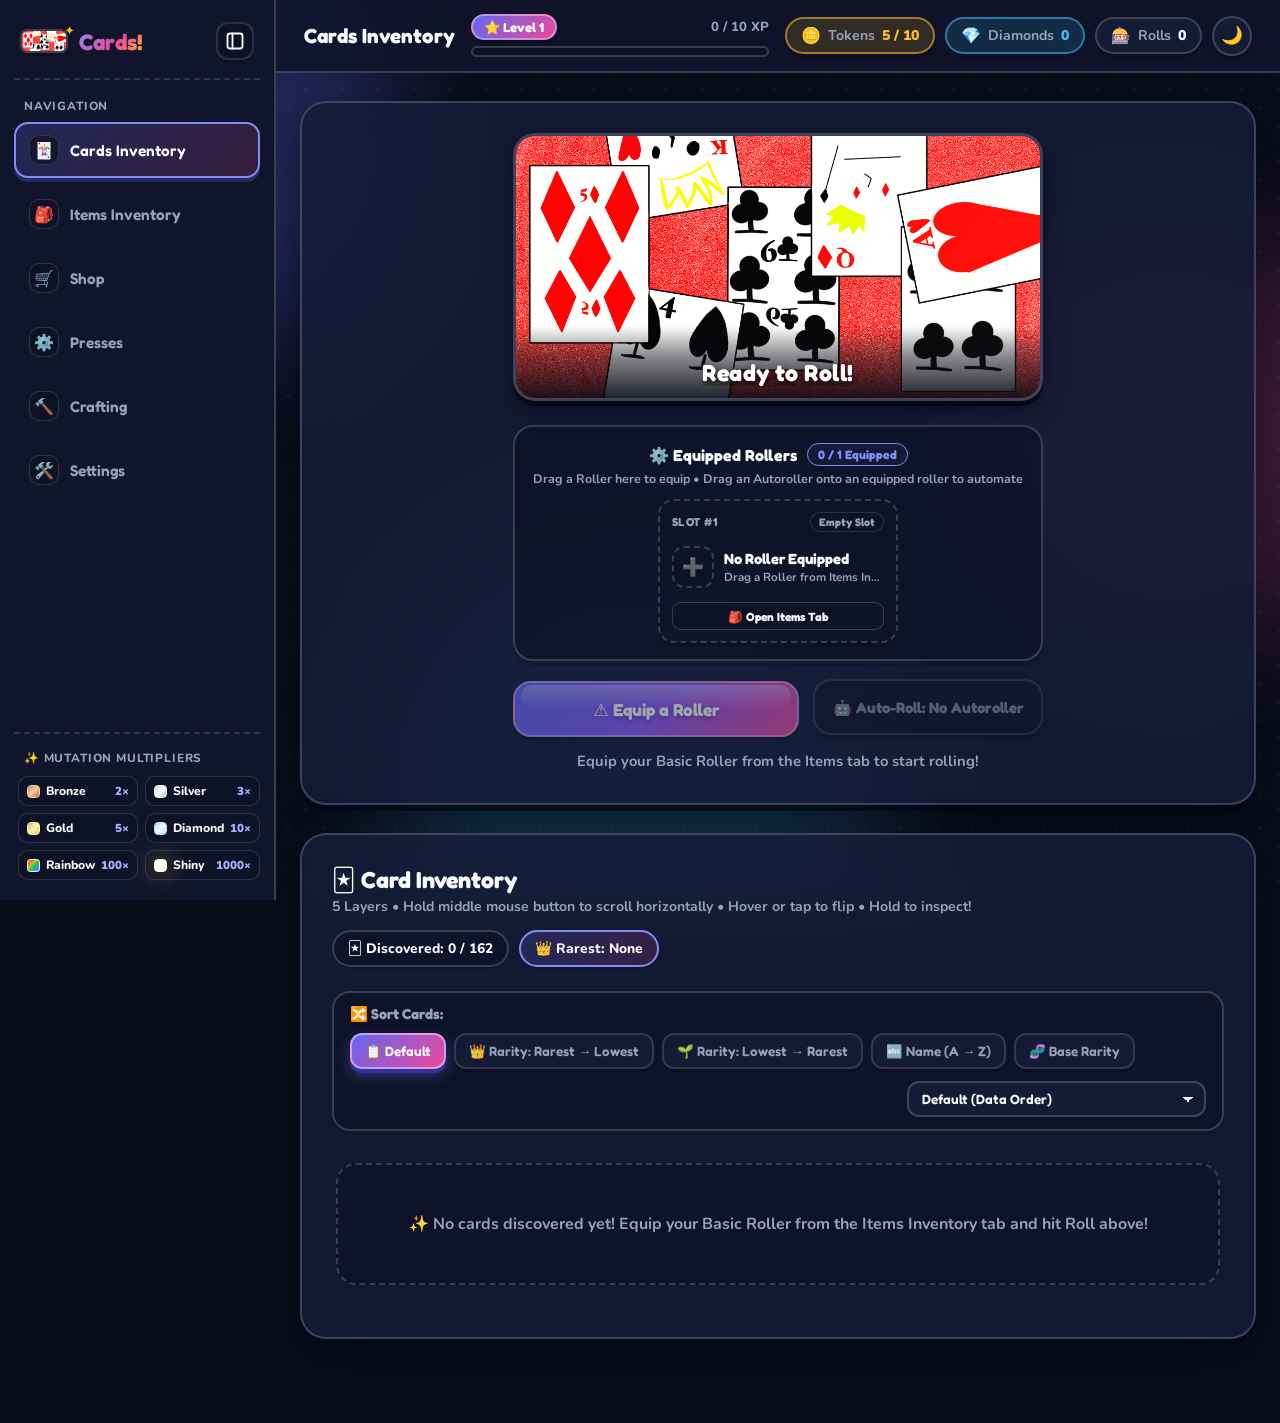
==== commit f31fa351: "Add files via upload" ====
--- a/index.html
+++ b/index.html
@@ -52,7 +52,11 @@
                     <span class="nav-icon-bubble">⚙️</span>
                     <span>Presses</span>
                 </button>
-                <button id="nav-settings" class="sidebar-nav-item">
+                <button id="nav-crafting" class="sidebar-nav-item">
+                    <span class="nav-icon-bubble">🔨</span>
+                    <span>Crafting</span>
+                </button>
+                <button id="nav-settings" class="sidebar-nav-item" title="Settings / Parameters">
                     <span class="nav-icon-bubble">🛠️</span>
                     <span>Settings</span>
                 </button>
@@ -115,56 +119,56 @@
             </header>
 
             <main class="container">
+                <section class="panel roll-panel" id="roll-panel">
+                    <div class="roll-stage-wrap" id="roll-stage-wrap">
+                        <div class="roll-starburst" id="roll-starburst"></div>
+                        <div id="roll-batch-banner" class="roll-batch-banner hidden"></div>
+                        <div id="rolled-card-display" class="roll-showcase empty">
+                            <div class="roll-image-frame">
+                                <img id="rolled-card-image" src="Assets/Cards/Cards.png" alt="Card Preview" draggable="false">
+                                <div class="card-holo-glare"></div>
+                                <div class="card-shine"></div>
+                                <div id="rolled-mutation-tag" class="card-front-tags-overlay hidden"></div>
+                                <div class="card-title-overlay">
+                                    <h2 id="rolled-card-name">Ready to Roll!</h2>
+                                </div>
+                                <div class="hold-progress"></div>
+                            </div>
+                        </div>
+                    </div>
+
+                    <div class="roller-equipment-bar" id="roller-equipment-bar" role="region" aria-label="Equipped Rollers">
+                        <div class="roller-equipment-header">
+                            <div class="roller-equipment-title-wrap">
+                                <span class="roller-equipment-title">⚙️ Equipped Rollers</span>
+                                <span id="roller-slots-badge" class="roller-slots-badge">0 / 1 Equipped</span>
+                            </div>
+                            <span class="roller-equipment-hint">Drag a Roller here to equip • Drag an Autoroller onto an equipped roller to automate</span>
+                        </div>
+                        <div id="equipped-rollers-slots" class="equipped-rollers-slots"></div>
+                    </div>
+
+                    <div class="roll-actions">
+                        <div id="roll-buttons-row" class="roll-buttons-row">
+                            <button id="roll-button" class="roll-button" disabled>
+                                <span class="btn-gloss"></span>
+                                <span id="roll-button-text" class="roll-button-text">⚠️ Equip a Roller</span>
+                                <span id="roll-cooldown-bar" class="roll-cooldown-bar"></span>
+                            </button>
+                            <button id="auto-roll-button" class="auto-roll-button" disabled>
+                                🤖 Auto-Roll: Locked
+                            </button>
+                        </div>
+                        <p id="roll-status" class="status-text">Equip your Basic Roller from the Items tab to start rolling!</p>
+                    </div>
+                </section>
+
                 <div id="view-cards" class="view-section">
-                    <section class="panel roll-panel">
-                        <div class="roll-stage-wrap" id="roll-stage-wrap">
-                            <div class="roll-starburst" id="roll-starburst"></div>
-                            <div id="roll-batch-banner" class="roll-batch-banner hidden"></div>
-                            <div id="rolled-card-display" class="roll-showcase empty">
-                                <div class="roll-image-frame">
-                                    <img id="rolled-card-image" src="Assets/Cards/Cards.png" alt="Card Preview" draggable="false">
-                                    <div class="card-holo-glare"></div>
-                                    <div class="card-shine"></div>
-                                    <div id="rolled-mutation-tag" class="card-front-tags-overlay hidden"></div>
-                                    <div class="card-title-overlay">
-                                        <h2 id="rolled-card-name">Ready to Roll!</h2>
-                                    </div>
-                                    <div class="hold-progress"></div>
-                                </div>
-                            </div>
-                        </div>
-
-                        <div class="roller-equipment-bar" id="roller-equipment-bar" role="region" aria-label="Equipped Rollers">
-                            <div class="roller-equipment-header">
-                                <div class="roller-equipment-title-wrap">
-                                    <span class="roller-equipment-title">⚙️ Equipped Rollers</span>
-                                    <span id="roller-slots-badge" class="roller-slots-badge">0 / 1 Equipped</span>
-                                </div>
-                                <span class="roller-equipment-hint">Drag a Roller here to equip • Drag an Autoroller onto an equipped roller to automate</span>
-                            </div>
-                            <div id="equipped-rollers-slots" class="equipped-rollers-slots"></div>
-                        </div>
-
-                        <div class="roll-actions">
-                            <div id="roll-buttons-row" class="roll-buttons-row">
-                                <button id="roll-button" class="roll-button" disabled>
-                                    <span class="btn-gloss"></span>
-                                    <span id="roll-button-text" class="roll-button-text">⚠️ Equip a Roller</span>
-                                    <span id="roll-cooldown-bar" class="roll-cooldown-bar"></span>
-                                </button>
-                                <button id="auto-roll-button" class="auto-roll-button" disabled>
-                                    🤖 Auto-Roll: Locked
-                                </button>
-                            </div>
-                            <p id="roll-status" class="status-text">Equip your Basic Roller from the Items tab to start rolling!</p>
-                        </div>
-                    </section>
-
                     <section id="inventory-cards-section" class="panel inventory-panel">
                         <div class="inventory-header">
                             <div class="inventory-title-group">
                                 <h2>🃏 Card Inventory</h2>
-                                <p class="inventory-hint">Scroll horizontally • Hover or tap to flip • Hold a card to inspect details!</p>
+                                <p class="inventory-hint">5 Layers • Hold middle mouse button to scroll horizontally • Hover or tap to flip • Hold to inspect!</p>
                             </div>
                             <div class="inventory-summary">
                                 <span id="unique-count" class="summary-badge">🃏 Discovered: 0</span>
@@ -208,8 +212,10 @@
 
                         <div id="inventory-grid" class="inventory-grid horizontal-inventory"></div>
                     </section>
-
-                    <section id="inventory-items-section" class="panel inventory-panel hidden">
+                </div>
+
+                <div id="view-items" class="view-section hidden">
+                    <section id="inventory-items-section" class="panel inventory-panel">
                         <div class="inventory-header">
                             <div class="inventory-title-group">
                                 <h2>🎒 Items Inventory</h2>
@@ -255,6 +261,22 @@
 
                         <div id="press-tabs" class="press-tabs"></div>
                         <div id="press-content" class="press-content"></div>
+                    </section>
+                </div>
+
+                <div id="view-crafting" class="view-section hidden">
+                    <section class="panel crafting-panel">
+                        <div class="crafting-header">
+                            <div>
+                                <h2>🔨 Crafting Bench</h2>
+                                <p class="inventory-hint">Combine materials, cards, and components to craft special rollers and upgrades!</p>
+                            </div>
+                        </div>
+                        <div class="crafting-placeholder">
+                            <div class="crafting-empty-icon">🔨</div>
+                            <h3>Crafting System Coming Soon</h3>
+                            <p>Crafting recipes and workbench blueprints are in development. Stay tuned!</p>
+                        </div>
                     </section>
                 </div>
 
--- a/style.css
+++ b/style.css
@@ -750,8 +750,12 @@
     animation: viewPopIn 0.3s var(--smooth-out);
 }
 
-.view-section.hidden {
-    display: none;
+.view-section.hidden,
+#roll-panel.hidden,
+.roll-panel.hidden,
+.panel.hidden,
+.hidden {
+    display: none !important;
 }
 
 @keyframes viewPopIn {
@@ -785,6 +789,7 @@
     text-align: center;
     position: relative;
     overflow: hidden;
+    margin-bottom: 28px;
 }
 
 .roll-stage-wrap {
@@ -1292,10 +1297,57 @@
 
 .roll-buttons-row {
     width: 100%;
-    max-width: 530px;
+    max-width: 620px;
+    display: flex;
+    flex-direction: column;
+    gap: 14px;
+}
+
+.roll-buttons-row[data-mode="empty"] {
     display: grid;
     grid-template-columns: minmax(0, 1fr) 230px;
     gap: 14px;
+}
+
+.roller-action-unit {
+    width: 100%;
+    display: flex;
+    flex-direction: column;
+    gap: 8px;
+    padding: 12px 14px;
+    border-radius: 20px;
+    background: var(--bg-panel-inner);
+    border: 2px solid var(--border-chunky);
+    box-shadow: 0 4px 0 rgba(0, 0, 0, 0.12);
+}
+
+.roller-action-header {
+    display: flex;
+    align-items: center;
+    justify-content: space-between;
+    flex-wrap: wrap;
+    gap: 8px;
+    padding: 0 4px;
+}
+
+.roller-action-title {
+    font-family: "Fredoka", sans-serif;
+    font-size: 0.96rem;
+    font-weight: 700;
+    color: var(--text-main);
+}
+
+.roller-action-meta {
+    font-family: "Fredoka", sans-serif;
+    font-size: 0.8rem;
+    font-weight: 600;
+    color: var(--text-soft);
+}
+
+.roller-action-buttons {
+    display: grid;
+    grid-template-columns: minmax(0, 1fr) 210px;
+    gap: 12px;
     align-items: stretch;
 }
 
@@ -1360,7 +1412,7 @@
 
 .roll-button.cooling-down .roll-cooldown-bar {
     width: 100%;
-    transition: width var(--roll-cooldown) linear;
+    transition: width var(--roller-cooldown, var(--roll-cooldown)) linear;
 }
 
 .roll-button:hover:not(:disabled) {
@@ -2432,6 +2484,95 @@
     display: grid;
     grid-template-columns: repeat(auto-fill, minmax(260px, 1fr));
     gap: 22px;
+}
+
+/* Horizontal Inventory Layout */
+.horizontal-inventory {
+    overflow-x: auto !important;
+    overflow-y: hidden;
+    padding: 10px 4px 22px;
+    scrollbar-width: thin;
+    scrollbar-color: var(--accent) var(--bg-panel-inner);
+    -webkit-overflow-scrolling: touch;
+}
+
+.horizontal-inventory::-webkit-scrollbar {
+    height: 10px;
+}
+
+.horizontal-inventory::-webkit-scrollbar-track {
+    background: var(--bg-panel-inner);
+    border-radius: 999px;
+    border: 1.5px solid var(--border-chunky);
+}
+
+.horizontal-inventory::-webkit-scrollbar-thumb {
+    background: linear-gradient(135deg, var(--accent), var(--pink-pop));
+    border-radius: 999px;
+    border: 2px solid var(--bg-panel-inner);
+}
+
+/* Card Inventory: 5 Rows / Layers Grid flowing horizontally */
+#inventory-grid.horizontal-inventory {
+    display: grid !important;
+    grid-template-rows: repeat(5, 140px);
+    grid-auto-flow: column;
+    grid-auto-columns: 280px;
+    column-gap: 20px;
+    row-gap: 16px;
+    align-content: start;
+    user-select: none;
+    -webkit-user-select: none;
+}
+
+#inventory-grid.horizontal-inventory.is-empty {
+    display: block !important;
+}
+
+#inventory-grid.horizontal-inventory .inventory-card {
+    width: 280px;
+    height: 140px;
+    aspect-ratio: 2 / 1;
+    flex: none;
+}
+
+#inventory-grid.horizontal-inventory .inventory-empty {
+    width: 100%;
+    min-width: 100%;
+}
+
+/* Items Inventory: Horizontal Flex */
+#items-inventory-grid.horizontal-inventory {
+    display: flex !important;
+    flex-direction: row !important;
+    flex-wrap: nowrap !important;
+    gap: 20px;
+    align-items: stretch;
+}
+
+#items-inventory-grid.horizontal-inventory .item-inventory-card {
+    flex: 0 0 340px;
+    width: 340px;
+    min-width: 300px;
+}
+
+#items-inventory-grid.horizontal-inventory .inventory-empty {
+    flex: 1 1 100%;
+    min-width: 100%;
+}
+
+/* Middle-button drag-to-scroll cursor states */
+body.inventory-middle-scrolling,
+body.inventory-middle-scrolling * {
+    cursor: grabbing !important;
+    user-select: none !important;
+    -webkit-user-select: none !important;
+}
+
+#inventory-grid.middle-dragging,
+#items-inventory-grid.middle-dragging {
+    cursor: grabbing !important;
+    scroll-behavior: auto !important;
 }
 
 /* 3D Flip Card (Exact 2:1 Aspect Ratio, Title on Image, Mutation-Styled Back) */
@@ -3773,6 +3914,10 @@
         grid-template-columns: 1fr;
     }
 
+    .roller-action-buttons {
+        grid-template-columns: 1fr;
+    }
+
     .auto-roll-button {
         width: 100%;
     }
@@ -3821,6 +3966,18 @@
     .inventory-grid {
         grid-template-columns: repeat(auto-fill, minmax(230px, 1fr));
         gap: 16px;
+    }
+
+    #inventory-grid.horizontal-inventory {
+        grid-template-rows: repeat(5, 120px);
+        grid-auto-columns: 240px;
+        column-gap: 14px;
+        row-gap: 12px;
+    }
+
+    #inventory-grid.horizontal-inventory .inventory-card {
+        width: 240px;
+        height: 120px;
     }
 
     .modal-wrapper {
@@ -3873,3 +4030,44 @@
         width: 100%;
     }
 }
+
+/* Crafting View Styling */
+.crafting-panel {
+    display: flex;
+    flex-direction: column;
+    gap: 20px;
+}
+
+.crafting-placeholder {
+    display: flex;
+    flex-direction: column;
+    align-items: center;
+    justify-content: center;
+    padding: 56px 24px;
+    text-align: center;
+    gap: 12px;
+    background: var(--bg-panel-inner);
+    border-radius: 20px;
+    border: 2px dashed var(--border-subtle);
+    color: var(--text-soft);
+}
+
+.crafting-placeholder h3 {
+    font-family: "Fredoka", sans-serif;
+    color: var(--text-main);
+    font-size: 1.35rem;
+    margin: 0;
+}
+
+.crafting-placeholder p {
+    font-size: 0.95rem;
+    max-width: 460px;
+    margin: 0;
+    line-height: 1.5;
+}
+
+.crafting-empty-icon {
+    font-size: 3.2rem;
+    animation: gentleBounce 2s ease-in-out infinite;
+}
+
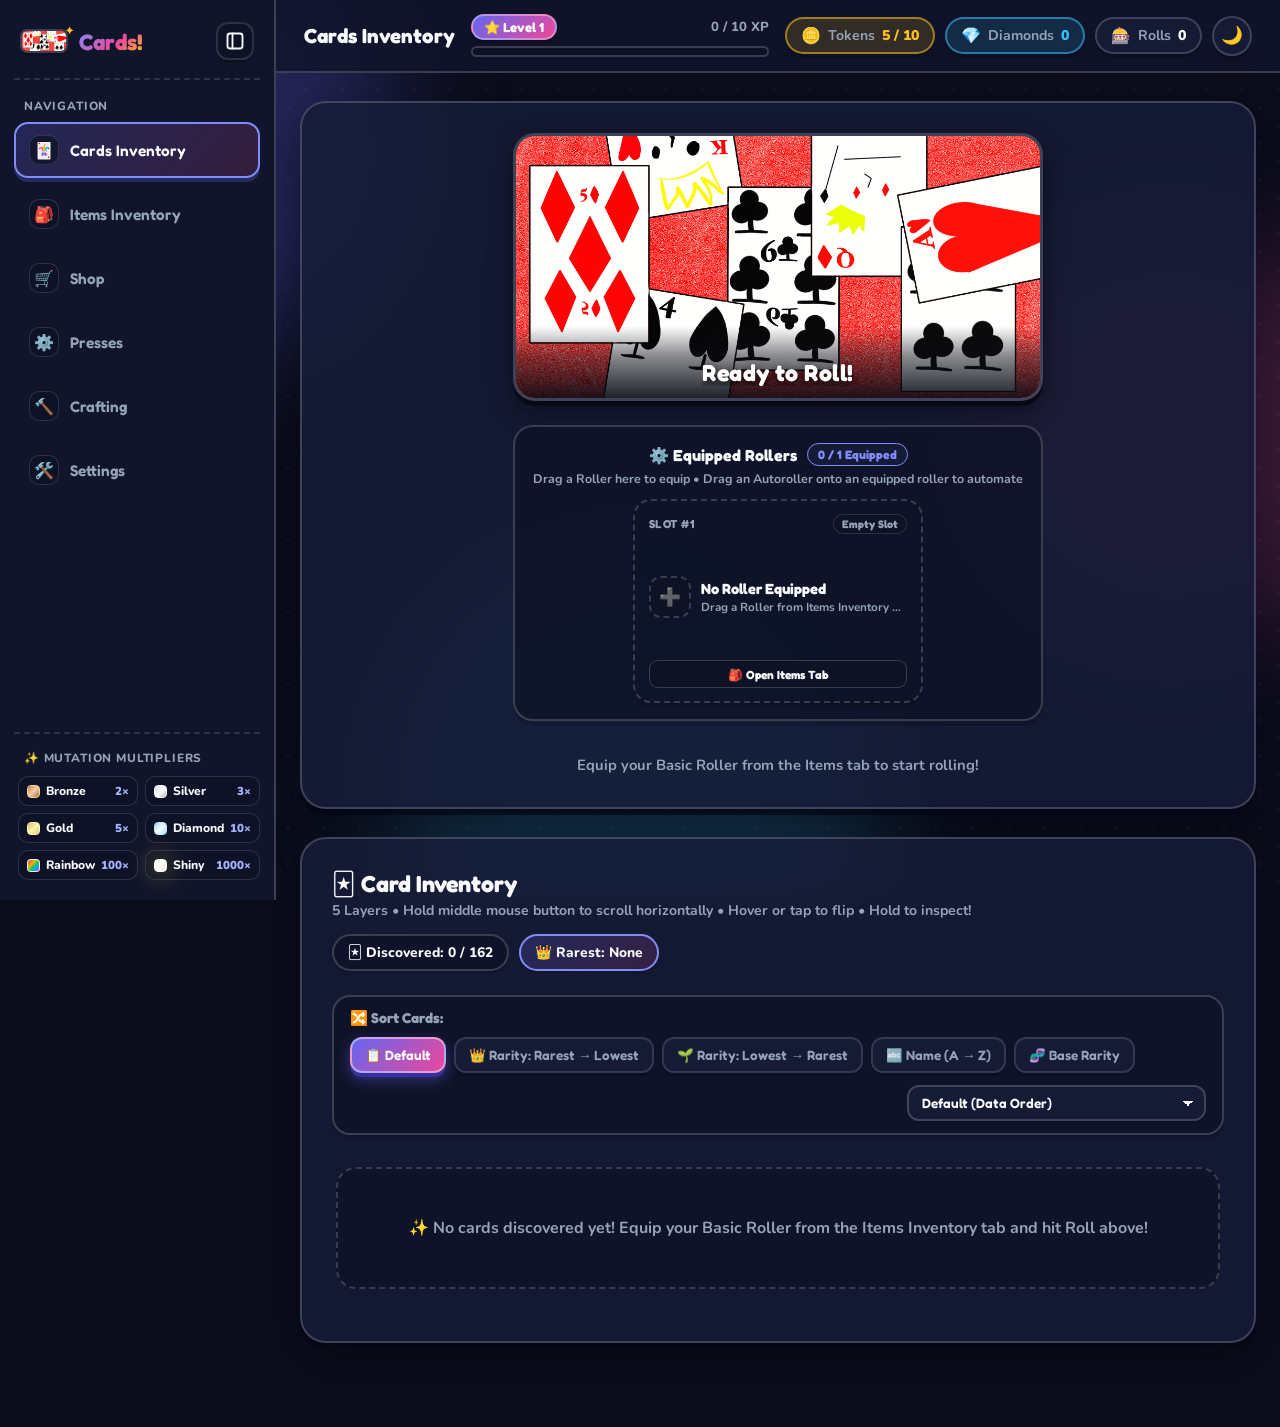
==== commit 241fca59: "Add files via upload" ====
--- a/index.html
+++ b/index.html
@@ -149,16 +149,7 @@
                     </div>
 
                     <div class="roll-actions">
-                        <div id="roll-buttons-row" class="roll-buttons-row">
-                            <button id="roll-button" class="roll-button" disabled>
-                                <span class="btn-gloss"></span>
-                                <span id="roll-button-text" class="roll-button-text">⚠️ Equip a Roller</span>
-                                <span id="roll-cooldown-bar" class="roll-cooldown-bar"></span>
-                            </button>
-                            <button id="auto-roll-button" class="auto-roll-button" disabled>
-                                🤖 Auto-Roll: Locked
-                            </button>
-                        </div>
+                        <div id="roll-buttons-row" class="roll-buttons-row hidden"></div>
                         <p id="roll-status" class="status-text">Equip your Basic Roller from the Items tab to start rolling!</p>
                     </div>
                 </section>
@@ -269,13 +260,26 @@
                         <div class="crafting-header">
                             <div>
                                 <h2>🔨 Crafting Bench</h2>
-                                <p class="inventory-hint">Combine materials, cards, and components to craft special rollers and upgrades!</p>
-                            </div>
-                        </div>
-                        <div class="crafting-placeholder">
-                            <div class="crafting-empty-icon">🔨</div>
-                            <h3>Crafting System Coming Soon</h3>
-                            <p>Crafting recipes and workbench blueprints are in development. Stay tuned!</p>
+                                <p class="inventory-hint">Combine duplicate cards to forge powerful new rollers and items! (1 active craft at a time)</p>
+                            </div>
+                        </div>
+
+                        <!-- Active Workbench -->
+                        <div id="crafting-workbench" class="crafting-workbench" role="region" aria-label="Active Crafting Workbench">
+                            <div class="crafting-bench-header">
+                                <span class="bench-badge">⚡ Active Workbench</span>
+                                <span id="crafting-status-pill" class="crafting-status-pill idle">Idle</span>
+                            </div>
+                            <div id="crafting-bench-content" class="crafting-bench-content"></div>
+                        </div>
+
+                        <!-- Recipes Catalog -->
+                        <div class="crafting-recipes-section">
+                            <div class="crafting-section-title-wrap">
+                                <h3>📜 Blueprints &amp; Recipes</h3>
+                                <span class="recipe-count-badge" id="recipe-count-badge">1 Recipe</span>
+                            </div>
+                            <div id="crafting-recipes-grid" class="crafting-recipes-grid"></div>
                         </div>
                     </section>
                 </div>
--- a/style.css
+++ b/style.css
@@ -3310,18 +3310,17 @@
 }
 
 .roller-slot {
-    width: 240px;
-    min-width: 240px;
-    max-width: 240px;
-    height: 144px;
-    min-height: 144px;
-    max-height: 144px;
+    width: 290px;
+    min-width: 270px;
+    max-width: 320px;
+    min-height: 204px;
     box-sizing: border-box;
-    padding: 10px 12px;
-    border-radius: 16px;
+    padding: 12px 14px;
+    border-radius: 18px;
     display: flex;
     flex-direction: column;
     justify-content: space-between;
+    gap: 10px;
     text-align: left;
     background: var(--bg-panel);
     border: 2.5px solid var(--border-chunky);
@@ -4035,39 +4034,456 @@
 .crafting-panel {
     display: flex;
     flex-direction: column;
-    gap: 20px;
-}
-
-.crafting-placeholder {
+    gap: 24px;
+}
+
+.crafting-workbench {
+    background: var(--bg-panel-inner);
+    border: 2px solid var(--border-chunky);
+    border-radius: 20px;
+    padding: 20px;
     display: flex;
     flex-direction: column;
+    gap: 16px;
+    box-shadow: 0 4px 0 rgba(0, 0, 0, 0.15);
+}
+
+.crafting-bench-header {
+    display: flex;
+    align-items: center;
+    justify-content: space-between;
+    gap: 12px;
+}
+
+.bench-badge {
+    font-family: "Fredoka", sans-serif;
+    font-size: 1rem;
+    font-weight: 700;
+    color: var(--text-main);
+    display: flex;
+    align-items: center;
+    gap: 6px;
+}
+
+.crafting-status-pill {
+    font-family: "Fredoka", sans-serif;
+    font-size: 0.75rem;
+    font-weight: 700;
+    padding: 4px 12px;
+    border-radius: 999px;
+    text-transform: uppercase;
+    letter-spacing: 0.04em;
+}
+
+.crafting-status-pill.idle {
+    background: rgba(148, 163, 184, 0.15);
+    color: var(--text-soft);
+    border: 1px solid var(--border-subtle);
+}
+
+.crafting-status-pill.active {
+    background: rgba(56, 189, 248, 0.18);
+    color: var(--diamond-cyan);
+    border: 1px solid rgba(56, 189, 248, 0.55);
+    animation: pulseGlow 1.8s ease-in-out infinite;
+}
+
+.crafting-status-pill.ready {
+    background: rgba(16, 185, 129, 0.22);
+    color: #34d399;
+    border: 1px solid rgba(16, 185, 129, 0.6);
+    animation: gentleBounce 1.5s ease-in-out infinite;
+}
+
+.workbench-idle-state {
+    display: flex;
+    align-items: center;
+    gap: 16px;
+    padding: 24px 20px;
+    border-radius: 16px;
+    border: 2px dashed var(--border-subtle);
+    background: var(--bg-panel);
+}
+
+.workbench-idle-icon {
+    font-size: 2.2rem;
+    opacity: 0.8;
+}
+
+.workbench-idle-text h4 {
+    margin: 0 0 4px 0;
+    font-family: "Fredoka", sans-serif;
+    font-size: 1.05rem;
+    color: var(--text-main);
+}
+
+.workbench-idle-text p {
+    margin: 0;
+    font-size: 0.85rem;
+    color: var(--text-soft);
+}
+
+.active-craft-card {
+    background: var(--bg-panel);
+    border: 2px solid var(--border-chunky);
+    border-radius: 18px;
+    padding: 18px 20px;
+    display: flex;
+    flex-direction: column;
+    gap: 14px;
+}
+
+.active-craft-card.ready {
+    border-color: #10b981;
+    box-shadow: 0 0 20px rgba(16, 185, 129, 0.25);
+}
+
+.active-craft-top {
+    display: flex;
+    align-items: center;
+    justify-content: space-between;
+    gap: 16px;
+    flex-wrap: wrap;
+}
+
+.active-craft-icon {
+    width: 48px;
+    height: 48px;
+    border-radius: 14px;
+    background: var(--bg-panel-inner);
+    border: 2px solid var(--border-chunky);
+    display: flex;
     align-items: center;
     justify-content: center;
-    padding: 56px 24px;
-    text-align: center;
+    font-size: 1.6rem;
+    flex-shrink: 0;
+}
+
+.active-craft-details {
+    flex: 1;
+    min-width: 160px;
+}
+
+.active-craft-title {
+    font-family: "Fredoka", sans-serif;
+    font-size: 1.15rem;
+    font-weight: 700;
+    color: var(--text-main);
+}
+
+.active-craft-meta {
+    font-size: 0.85rem;
+    font-weight: 700;
+    color: var(--accent-bright);
+    margin-top: 2px;
+}
+
+.craft-progress-track {
+    width: 100%;
+    height: 14px;
+    border-radius: 999px;
+    background: var(--bg-panel-inner);
+    border: 1.5px solid var(--border-chunky);
+    overflow: hidden;
+    position: relative;
+}
+
+.craft-progress-fill {
+    height: 100%;
+    border-radius: 999px;
+    background: linear-gradient(90deg, #38bdf8, #818cf8, #34d399);
+    transition: width 0.25s linear;
+}
+
+.active-craft-card.ready .craft-progress-fill {
+    background: linear-gradient(90deg, #10b981, #34d399);
+}
+
+.active-craft-materials {
+    display: flex;
+    align-items: center;
+    gap: 10px;
+    flex-wrap: wrap;
+    font-size: 0.8rem;
+    color: var(--text-soft);
+    font-weight: 700;
+}
+
+.active-materials-pills {
+    display: flex;
+    flex-wrap: wrap;
+    gap: 6px;
+}
+
+.committed-mat-pill {
+    padding: 3px 10px;
+    border-radius: 999px;
+    background: var(--bg-panel-inner);
+    border: 1px solid var(--border-subtle);
+    font-size: 0.75rem;
+    color: var(--text-main);
+}
+
+.craft-refund-btn {
+    height: 38px;
+    padding: 0 16px;
+    border-radius: 12px;
+    font-family: "Fredoka", sans-serif;
+    font-size: 0.86rem;
+    font-weight: 700;
+    background: rgba(239, 68, 68, 0.16);
+    border: 2px solid rgba(239, 68, 68, 0.55);
+    color: #f87171;
+    cursor: pointer;
+    transition: transform 0.15s ease, background-color 0.15s ease, filter 0.15s ease;
+    display: inline-flex;
+    align-items: center;
+    gap: 6px;
+}
+
+.craft-refund-btn:hover {
+    background: rgba(239, 68, 68, 0.28);
+    transform: translateY(-1px);
+}
+
+.craft-claim-btn {
+    height: 42px;
+    padding: 0 20px;
+    border-radius: 14px;
+    font-family: "Fredoka", sans-serif;
+    font-size: 0.95rem;
+    font-weight: 800;
+    background: linear-gradient(135deg, #10b981, #059669);
+    border: 2px solid #6ee7b7;
+    color: #ffffff;
+    cursor: pointer;
+    box-shadow: 0 4px 14px rgba(16, 185, 129, 0.4);
+    transition: transform 0.15s var(--spring-bounce), filter 0.15s ease;
+    animation: gentleBounce 2s ease-in-out infinite;
+}
+
+.craft-claim-btn:hover {
+    transform: translateY(-2px) scale(1.03);
+    filter: brightness(1.1);
+}
+
+/* Recipes Section */
+.crafting-recipes-section {
+    display: flex;
+    flex-direction: column;
+    gap: 16px;
+}
+
+.crafting-section-title-wrap {
+    display: flex;
+    align-items: center;
+    justify-content: space-between;
+    gap: 10px;
+}
+
+.crafting-section-title-wrap h3 {
+    margin: 0;
+    font-family: "Fredoka", sans-serif;
+    font-size: 1.15rem;
+    color: var(--text-main);
+}
+
+.recipe-count-badge {
+    font-family: "Fredoka", sans-serif;
+    font-size: 0.78rem;
+    font-weight: 700;
+    padding: 4px 10px;
+    border-radius: 999px;
+    background: var(--bg-panel-inner);
+    border: 1px solid var(--border-subtle);
+    color: var(--text-soft);
+}
+
+.crafting-recipes-grid {
+    display: grid;
+    grid-template-columns: repeat(auto-fill, minmax(320px, 1fr));
+    gap: 18px;
+}
+
+.crafting-recipe-card {
+    background: var(--bg-panel-inner);
+    border: 2px solid var(--border-chunky);
+    border-radius: 20px;
+    padding: 20px;
+    display: flex;
+    flex-direction: column;
+    justify-content: space-between;
+    gap: 14px;
+    transition: border-color 0.2s ease, transform 0.2s var(--spring-bounce);
+}
+
+.crafting-recipe-card.can-craft {
+    border-color: rgba(99, 102, 241, 0.7);
+    box-shadow: 0 4px 16px rgba(99, 102, 241, 0.15);
+}
+
+.recipe-card-header {
+    display: flex;
+    align-items: center;
     gap: 12px;
+}
+
+.recipe-card-icon {
+    width: 44px;
+    height: 44px;
+    border-radius: 12px;
+    background: var(--bg-panel);
+    border: 2px solid var(--border-chunky);
+    display: flex;
+    align-items: center;
+    justify-content: center;
+    font-size: 1.4rem;
+    flex-shrink: 0;
+}
+
+.recipe-card-title-wrap {
+    flex: 1;
+}
+
+.recipe-card-title {
+    margin: 0 0 2px 0;
+    font-family: "Fredoka", sans-serif;
+    font-size: 1.1rem;
+    font-weight: 700;
+    color: var(--text-main);
+}
+
+.recipe-card-time {
+    font-size: 0.76rem;
+    font-weight: 700;
+    color: var(--text-soft);
+}
+
+.recipe-card-desc {
+    margin: 0;
+    font-size: 0.84rem;
+    color: var(--text-soft);
+    line-height: 1.4;
+}
+
+.recipe-materials-box {
+    background: var(--bg-panel);
+    border: 1.5px solid var(--border-subtle);
+    border-radius: 14px;
+    padding: 12px;
+    display: flex;
+    flex-direction: column;
+    gap: 8px;
+}
+
+.recipe-materials-title {
+    font-family: "Fredoka", sans-serif;
+    font-size: 0.78rem;
+    font-weight: 700;
+    text-transform: uppercase;
+    letter-spacing: 0.04em;
+    color: var(--text-soft);
+}
+
+.recipe-materials-list {
+    display: flex;
+    flex-direction: column;
+    gap: 6px;
+}
+
+.recipe-mat-item {
+    display: flex;
+    align-items: center;
+    justify-content: space-between;
+    padding: 6px 10px;
+    border-radius: 8px;
+    font-size: 0.8rem;
+    font-weight: 700;
+}
+
+.recipe-mat-item.satisfied {
+    background: rgba(16, 185, 129, 0.12);
+    color: #34d399;
+}
+
+.recipe-mat-item.missing {
+    background: rgba(239, 68, 68, 0.1);
+    color: #f87171;
+}
+
+.recipe-mat-check {
+    margin-right: 6px;
+    font-weight: 900;
+}
+
+.recipe-mat-name {
+    flex: 1;
+}
+
+.recipe-mat-count {
+    font-variant-numeric: tabular-nums;
+}
+
+.recipe-craft-btn {
+    width: 100%;
+    height: 44px;
+    border-radius: 14px;
+    font-family: "Fredoka", sans-serif;
+    font-size: 0.95rem;
+    font-weight: 800;
+    cursor: pointer;
+    border: 2px solid transparent;
+    transition: transform 0.15s var(--spring-bounce), filter 0.15s ease;
+}
+
+.recipe-craft-btn.ready-to-craft {
+    background: linear-gradient(135deg, #10b981, #059669);
+    border-color: #6ee7b7;
+    color: #ffffff;
+    box-shadow: 0 4px 12px rgba(16, 185, 129, 0.35);
+}
+
+.recipe-craft-btn.ready-to-craft:hover {
+    transform: translateY(-2px);
+    filter: brightness(1.1);
+}
+
+.recipe-craft-btn:disabled {
+    background: var(--bg-panel);
+    border-color: var(--border-subtle);
+    color: var(--text-soft);
+    cursor: not-allowed;
+    opacity: 0.75;
+}
+
+/* Roller Slot Controls */
+.roller-slot-controls {
+    display: flex;
+    flex-direction: column;
+    gap: 6px;
+    margin-top: 4px;
+}
+
+.roller-slot .roller-slot-roll-btn {
+    width: 100%;
+    height: 38px;
+    font-size: 0.88rem;
+    padding: 0 10px;
+}
+
+.roller-slot .roller-slot-auto-btn {
+    width: 100%;
+    height: 28px;
+    font-size: 0.76rem;
+    padding: 0 8px;
+}
+
+.roller-slot .roller-slot-auto-btn.locked {
+    opacity: 0.65;
+    cursor: not-allowed;
     background: var(--bg-panel-inner);
-    border-radius: 20px;
-    border: 2px dashed var(--border-subtle);
-    color: var(--text-soft);
-}
-
-.crafting-placeholder h3 {
-    font-family: "Fredoka", sans-serif;
-    color: var(--text-main);
-    font-size: 1.35rem;
-    margin: 0;
-}
-
-.crafting-placeholder p {
-    font-size: 0.95rem;
-    max-width: 460px;
-    margin: 0;
-    line-height: 1.5;
-}
-
-.crafting-empty-icon {
-    font-size: 3.2rem;
-    animation: gentleBounce 2s ease-in-out infinite;
-}
-
+    border-color: var(--border-subtle);
+    color: var(--text-soft);
+}
+
+
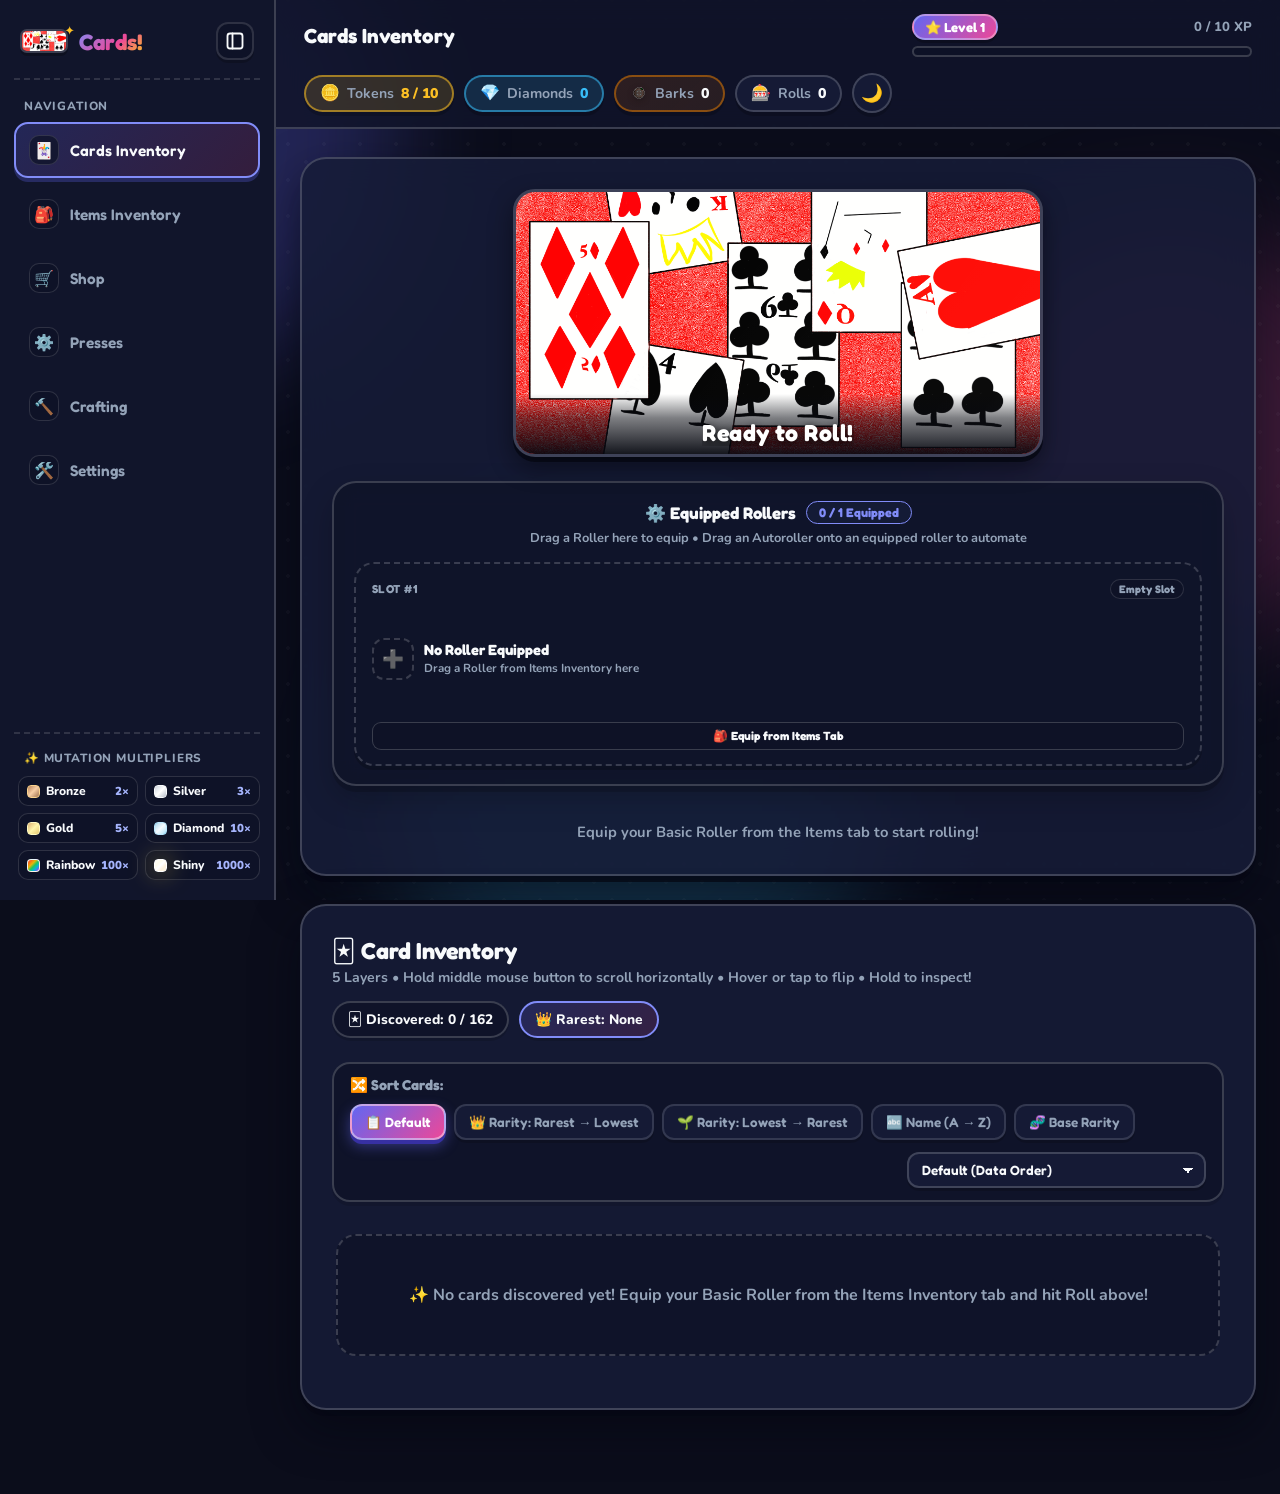
==== commit 5ea0550e: "Add files via upload" ====
--- a/index.html
+++ b/index.html
@@ -67,6 +67,11 @@
                 <div id="sidebar-press-list" class="sidebar-subnav"></div>
             </div>
 
+            <div id="sidebar-shop-section" class="sidebar-shop-section hidden">
+                <div class="sidebar-section-label">Shop Menu</div>
+                <div id="sidebar-shop-list" class="sidebar-subnav"></div>
+            </div>
+
             <div class="sidebar-footer">
                 <div class="sidebar-mutations-legend">
                     <div class="sidebar-section-label">✨ Mutation Multipliers</div>
@@ -106,6 +111,12 @@
                         <span class="stat-label">Diamonds</span>
                         <span id="diamond-count" class="stat-value">0</span>
                         <span id="diamond-popup" class="token-popup diamond-popup"></span>
+                    </div>
+                    <div class="stat-pill bark-pill" id="bark-pill" title="Barks (Earned by converting Resigns in the Resign Press)">
+                        <img class="stat-icon-img" src="Assets/Barks.png" alt="Bark">
+                        <span class="stat-label">Barks</span>
+                        <span id="bark-count" class="stat-value">0</span>
+                        <span id="bark-popup" class="token-popup bark-popup"></span>
                     </div>
                     <div class="stat-pill rolls-pill">
                         <span class="stat-emoji">🎰</span>
@@ -218,7 +229,6 @@
                             </div>
                         </div>
 
-                        <div id="items-shop-bar" class="items-shop-bar"></div>
                         <div id="items-inventory-grid" class="items-inventory-grid horizontal-inventory" aria-label="Items Inventory Drop Zone"></div>
                     </section>
                 </div>
@@ -227,17 +237,18 @@
                     <section class="panel shop-panel">
                         <div class="shop-header">
                             <div>
-                                <h2>🛒 Upgrade Shop</h2>
-                                <p class="inventory-hint">Spend Diamonds to supercharge your Luck, Token Rate, Token Capacity, and XP Multiplier!</p>
-                            </div>
-                            <div class="shop-balance-badge">
-                                <span>💎 Balance:</span>
-                                <strong id="shop-diamond-balance">0</strong>
-                            </div>
-                        </div>
-
-                        <div id="shop-stats-overview" class="shop-stats-overview"></div>
-                        <div id="shop-upgrades-grid" class="shop-upgrades-grid"></div>
+                                <h2 id="active-shop-heading">Upgrade Shop</h2>
+                                <p id="active-shop-description" class="inventory-hint">Select a shop category to browse upgrades, permanent automation, and roller boosters!</p>
+                            </div>
+                            <div id="shop-balance-badge" class="shop-balance-badge">
+                                <span id="shop-balance-icon">💎</span>
+                                <span id="shop-balance-label">Balance:</span>
+                                <strong id="shop-balance-value">0</strong>
+                            </div>
+                        </div>
+
+                        <div id="shop-tabs" class="shop-tabs press-tabs"></div>
+                        <div id="shop-content" class="shop-content"></div>
                     </section>
                 </div>
 
--- a/style.css
+++ b/style.css
@@ -84,6 +84,9 @@
     min-height: 100vh;
     overflow-x: hidden;
     -webkit-tap-highlight-color: transparent;
+    -webkit-font-smoothing: antialiased;
+    -moz-osx-font-smoothing: grayscale;
+    text-rendering: optimizeLegibility;
     transition: background-color 0.35s ease, color 0.35s ease;
 }
 
@@ -173,20 +176,22 @@
     font-weight: 900;
     user-select: none;
     will-change: transform, opacity;
-    animation: particlePop 0.9s cubic-bezier(0.16, 1, 0.3, 1) forwards;
-}
-
-@keyframes particlePop {
+    filter: drop-shadow(0 2px 6px rgba(0, 0, 0, 0.45));
+    animation: particleArcPop 0.95s cubic-bezier(0.16, 1, 0.3, 1) forwards;
+}
+
+@keyframes particleArcPop {
     0% {
         opacity: 1;
-        transform: translate(-50%, -50%) scale(0.3) rotate(0deg);
-    }
-    65% {
+        transform: translate(-50%, -50%) scale(0.2) rotate(0deg);
+    }
+    45% {
         opacity: 1;
+        transform: translate(calc(-50% + var(--tx) * 0.72), calc(-50% + var(--ty) * 0.72 - 22px)) scale(var(--sc, 1.25)) rotate(calc(var(--rot) * 0.5));
     }
     100% {
         opacity: 0;
-        transform: translate(calc(-50% + var(--tx)), calc(-50% + var(--ty))) scale(var(--sc, 1.1)) rotate(var(--rot));
+        transform: translate(calc(-50% + var(--tx)), calc(-50% + var(--ty) + 38px)) scale(0.5) rotate(var(--rot));
     }
 }
 
@@ -650,6 +655,32 @@
     background: var(--diamond-bg);
 }
 
+.bark-pill {
+    border-color: rgba(217, 119, 6, 0.55);
+    background: linear-gradient(135deg, rgba(180, 83, 9, 0.18) 0%, rgba(217, 119, 6, 0.12) 100%);
+}
+
+.resign-pill {
+    border-color: rgba(168, 85, 247, 0.55);
+    background: linear-gradient(135deg, rgba(168, 85, 247, 0.18) 0%, rgba(139, 92, 246, 0.12) 100%);
+}
+
+.stat-icon-img {
+    width: 18px;
+    height: 18px;
+    object-fit: contain;
+    vertical-align: middle;
+    filter: drop-shadow(0 2px 3px rgba(0, 0, 0, 0.25));
+}
+
+.recipe-mat-bark-icon {
+    width: 16px;
+    height: 16px;
+    object-fit: contain;
+    vertical-align: middle;
+    margin-right: 4px;
+}
+
 .stat-emoji {
     font-size: 1rem;
     line-height: 1;
@@ -809,6 +840,40 @@
     max-width: 100%;
 }
 
+.roll-stage-wrap.shake-stage {
+    animation: stageRumble 0.45s ease-in-out;
+}
+
+.roll-stage-wrap.legendary-flash-stage {
+    animation: stageRumble 0.65s ease-in-out;
+}
+
+.roll-stage-wrap.legendary-flash-stage::after {
+    content: "";
+    position: absolute;
+    inset: -20px;
+    border-radius: 30px;
+    background: radial-gradient(circle, rgba(236, 72, 153, 0.4) 0%, rgba(99, 102, 241, 0.3) 40%, transparent 75%);
+    pointer-events: none;
+    z-index: 10;
+    animation: stageFlashAura 0.75s ease-out forwards;
+}
+
+@keyframes stageRumble {
+    0%, 100% { transform: translate(0, 0) rotate(0deg); }
+    15% { transform: translate(-5px, 3px) rotate(-0.6deg); }
+    30% { transform: translate(5px, -3px) rotate(0.6deg); }
+    45% { transform: translate(-4px, -2px) rotate(-0.4deg); }
+    60% { transform: translate(4px, 2px) rotate(0.4deg); }
+    75% { transform: translate(-2px, 1px) rotate(-0.2deg); }
+}
+
+@keyframes stageFlashAura {
+    0% { opacity: 1; transform: scale(0.9); }
+    50% { opacity: 0.85; transform: scale(1.05); }
+    100% { opacity: 0; transform: scale(1.15); }
+}
+
 .roll-batch-banner {
     position: relative;
     z-index: 2;
@@ -821,7 +886,7 @@
     border-radius: 999px;
     background: var(--bg-panel-inner);
     border: 2px solid var(--border-chunky);
-    box-shadow: 0 4px 0 rgba(0, 0, 0, 0.2);
+    box-shadow: 0 4px 0 rgba(0, 0, 0, 0.2), 0 0 16px var(--accent-glow);
     font-family: "Fredoka", sans-serif;
     font-size: 0.9rem;
     font-weight: 700;
@@ -833,7 +898,18 @@
 }
 
 .roll-batch-banner.banner-pop {
-    animation: popSlideDown 0.35s var(--spring-bounce);
+    animation: bannerDropPop 0.45s var(--spring-bounce);
+}
+
+@keyframes bannerDropPop {
+    0% {
+        opacity: 0;
+        transform: translateY(-16px) scale(0.85);
+    }
+    100% {
+        opacity: 1;
+        transform: translateY(0) scale(1);
+    }
 }
 
 .batch-banner-count {
@@ -846,10 +922,12 @@
 
 .batch-banner-best strong {
     color: var(--token-gold);
+    text-shadow: 0 0 10px rgba(251, 191, 36, 0.6);
 }
 
 .batch-banner-xp {
     color: var(--xp-purple);
+    text-shadow: 0 0 8px rgba(192, 132, 252, 0.5);
 }
 
 .roll-starburst {
@@ -961,47 +1039,84 @@
         box-shadow 0.25s ease;
 }
 
+/* Rarity Tier Glows & Highlights */
+.rolled-card-item.rarity-tier-uncommon {
+    border-color: #34d399;
+    box-shadow: var(--shadow-card), 0 0 16px rgba(52, 211, 153, 0.3);
+}
+
+.rolled-card-item.rarity-tier-rare {
+    border-color: #fbbf24;
+    box-shadow: var(--shadow-card), 0 0 24px rgba(251, 191, 36, 0.42);
+}
+
+.rolled-card-item.rarity-tier-epic {
+    border-color: #c084fc;
+    box-shadow: var(--shadow-card), 0 0 30px rgba(192, 132, 252, 0.52);
+}
+
+.rolled-card-item.rarity-tier-legendary {
+    border-color: #f43f5e;
+    box-shadow: var(--shadow-card), 0 0 36px rgba(236, 72, 153, 0.6), 0 0 60px rgba(99, 102, 241, 0.35);
+    animation: legendaryAuraPulse 2.8s ease-in-out infinite;
+}
+
+@keyframes legendaryAuraPulse {
+    0%, 100% {
+        border-color: #f43f5e;
+        box-shadow: var(--shadow-card), 0 0 30px rgba(236, 72, 153, 0.5);
+    }
+    33% {
+        border-color: #fbbf24;
+        box-shadow: var(--shadow-card), 0 0 38px rgba(251, 191, 36, 0.6);
+    }
+    66% {
+        border-color: #38bdf8;
+        box-shadow: var(--shadow-card), 0 0 42px rgba(56, 189, 248, 0.65);
+    }
+}
+
 .rolled-card-item.is-best-pull {
     border-color: var(--token-gold);
     box-shadow:
         var(--shadow-card),
-        0 0 26px rgba(251, 191, 36, 0.38);
+        0 0 32px rgba(251, 191, 36, 0.55);
 }
 
 body:not(.no-bouncy) .rolled-card-item:hover {
-    transform: translateY(-5px) scale(1.02) rotate(-1deg);
+    transform: translateY(-6px) scale(1.03) rotate(-1deg);
     border-color: var(--border-highlight);
-    box-shadow: 0 22px 46px rgba(0, 0, 0, 0.42), 0 0 32px var(--accent-glow);
+    box-shadow: 0 24px 50px rgba(0, 0, 0, 0.45), 0 0 34px var(--accent-glow);
 }
 
 body:not(.no-bouncy) .rolled-card-item.is-best-pull:hover {
     border-color: var(--token-gold);
-    box-shadow: 0 22px 46px rgba(0, 0, 0, 0.45), 0 0 34px rgba(251, 191, 36, 0.55);
+    box-shadow: 0 24px 50px rgba(0, 0, 0, 0.48), 0 0 38px rgba(251, 191, 36, 0.65);
 }
 
 .roll-showcase.pop .rolled-card-item {
-    animation: goofyCardBoing 0.62s var(--spring-bounce) both;
+    animation: cardRevealPop 0.68s var(--spring-bounce) both;
     animation-delay: var(--roll-delay, 0s);
 }
 
-@keyframes goofyCardBoing {
+@keyframes cardRevealPop {
     0% {
         opacity: 0;
-        transform: scale(0.65, 1.3) rotate(-7deg);
-        filter: brightness(1.5);
-    }
-    38% {
+        transform: translateY(35px) scale(0.68) rotate(-6deg);
+        filter: brightness(2) contrast(1.15);
+    }
+    45% {
         opacity: 1;
-        transform: scale(1.12, 0.88) rotate(3.5deg);
-        filter: brightness(1.15);
-    }
-    68% {
-        opacity: 1;
-        transform: scale(0.96, 1.04) rotate(-1.5deg);
+        transform: translateY(-10px) scale(1.08) rotate(2.5deg);
+        filter: brightness(1.25);
+    }
+    75% {
+        transform: translateY(2px) scale(0.98) rotate(-1deg);
+        filter: brightness(1.08);
     }
     100% {
         opacity: 1;
-        transform: scale(1, 1) rotate(0deg);
+        transform: translateY(0) scale(1) rotate(0deg);
         filter: brightness(1);
     }
 }
@@ -1029,35 +1144,40 @@
 
 .rolled-card-rarity-pill {
     position: absolute;
-    top: 10px;
-    left: 10px;
+    top: 8px;
+    left: 8px;
     z-index: 5;
     display: inline-flex;
     align-items: center;
-    gap: 5px;
-    padding: 4px 10px;
+    gap: 4px;
+    padding: 3px 8px;
     border-radius: 999px;
-    background: rgba(7, 9, 18, 0.76);
-    backdrop-filter: blur(6px);
-    -webkit-backdrop-filter: blur(6px);
-    border: 1.5px solid rgba(255, 255, 255, 0.26);
+    background: rgba(7, 9, 18, 0.8);
+    backdrop-filter: blur(8px);
+    -webkit-backdrop-filter: blur(8px);
+    border: 1.5px solid rgba(255, 255, 255, 0.28);
     color: #ffffff;
     font-family: "Fredoka", sans-serif;
-    font-size: 0.74rem;
+    font-size: 0.72rem;
     font-weight: 700;
     letter-spacing: 0.02em;
     pointer-events: none;
     box-shadow: 0 3px 8px rgba(0, 0, 0, 0.35);
+    max-width: calc(52% - 10px);
+    white-space: nowrap;
+    overflow: hidden;
+    text-overflow: ellipsis;
 }
 
 .rolled-card-item.is-best-pull .rolled-card-rarity-pill {
-    border-color: rgba(251, 191, 36, 0.8);
-    background: rgba(20, 14, 4, 0.82);
+    border-color: rgba(251, 191, 36, 0.85);
+    background: rgba(20, 14, 4, 0.86);
     color: #fef08a;
+    box-shadow: 0 3px 10px rgba(251, 191, 36, 0.3);
 }
 
 .best-crown {
-    font-size: 0.82rem;
+    font-size: 0.8rem;
     line-height: 1;
 }
 
@@ -1117,14 +1237,15 @@
 .card-title-overlay {
     position: absolute;
     inset: auto 0 0 0;
-    padding: 32px 16px 12px;
-    background: linear-gradient(to top, rgba(7, 9, 18, 0.9) 0%, rgba(7, 9, 18, 0.48) 58%, transparent 100%);
+    padding: 24px 12px 8px;
+    background: linear-gradient(to top, rgba(6, 8, 16, 0.94) 0%, rgba(6, 8, 16, 0.52) 60%, transparent 100%);
     display: flex;
     flex-direction: column;
     align-items: center;
     justify-content: flex-end;
     gap: 2px;
     pointer-events: none;
+    z-index: 3;
 }
 
 .card-title-overlay h2,
@@ -1133,48 +1254,51 @@
     color: #ffffff;
     font-weight: 700;
     letter-spacing: 0.02em;
-    text-shadow: 0 3px 10px rgba(0, 0, 0, 0.9);
+    text-shadow: 0 2px 8px rgba(0, 0, 0, 0.9);
     text-align: center;
     white-space: nowrap;
     overflow: hidden;
     text-overflow: ellipsis;
-    max-width: 100%;
+    max-width: 95%;
 }
 
 .card-title-overlay h2 {
-    font-size: 1.45rem;
+    font-size: clamp(1.05rem, 2.4vw, 1.45rem);
 }
 
 .roll-showcase.multi-roll .card-title-overlay h2 {
-    font-size: 1.15rem;
+    font-size: clamp(0.9rem, 2vw, 1.15rem);
 }
 
 .rolled-item-xp {
     font-family: "Fredoka", sans-serif;
-    font-size: 0.74rem;
+    font-size: clamp(0.68rem, 1.6vw, 0.74rem);
     font-weight: 700;
     color: #e9d5ff;
     text-shadow: 0 2px 6px rgba(0, 0, 0, 0.85);
 }
 
 .card-title-overlay h3 {
-    font-size: 1.45rem;
+    font-size: clamp(1.1rem, 2.5vw, 1.45rem);
 }
 
 .card-front-name {
-    font-size: 1.06rem;
+    font-size: clamp(0.85rem, 2.2vw, 1.02rem);
 }
 
 .card-mutation-pill,
 .card-front-tags-overlay {
     position: absolute;
-    top: 10px;
-    right: 10px;
+    top: 8px;
+    right: 8px;
     display: flex;
     flex-wrap: wrap;
     justify-content: flex-end;
-    gap: 6px;
-    max-width: calc(100% - 20px);
+    align-items: flex-start;
+    gap: 4px;
+    max-width: calc(100% - 16px);
+    max-height: 48px;
+    overflow: hidden;
     z-index: 5;
     pointer-events: none;
 }
@@ -1189,7 +1313,8 @@
     flex-wrap: wrap;
     align-items: center;
     justify-content: center;
-    gap: 6px;
+    gap: 4px;
+    max-width: 100%;
 }
 
 .card-tags-front {
@@ -1201,23 +1326,33 @@
     overflow: hidden;
     display: inline-flex;
     align-items: center;
-    gap: 4px;
-    padding: 4px 10px;
+    gap: 3.5px;
+    padding: 3px 8px;
     border-radius: 999px;
     font-family: "Fredoka", sans-serif;
-    font-size: 0.72rem;
-    font-weight: 700;
-    letter-spacing: 0.04em;
+    font-size: 0.68rem;
+    font-weight: 700;
+    letter-spacing: 0.03em;
     text-transform: uppercase;
-    line-height: 1.1;
+    line-height: 1.15;
     white-space: nowrap;
     background: var(--tag-bg, linear-gradient(135deg, #475569 0%, #334155 100%));
     color: var(--tag-color, #ffffff);
-    border: 1.8px solid var(--tag-border, rgba(255, 255, 255, 0.55));
+    border: 1.5px solid var(--tag-border, rgba(255, 255, 255, 0.55));
     box-shadow:
-        0 3px 8px rgba(0, 0, 0, 0.38),
-        0 0 12px var(--tag-glow, rgba(0, 0, 0, 0.2));
+        0 2px 6px rgba(0, 0, 0, 0.35),
+        0 0 10px var(--tag-glow, rgba(0, 0, 0, 0.2));
     transition: transform 0.18s var(--spring-bounce), filter 0.18s ease, box-shadow 0.18s ease;
+}
+
+.card-tags-front .card-tag-pill,
+.card-front-tags-overlay .card-tag-pill {
+    padding: 2.5px 7px;
+    font-size: 0.65rem;
+    gap: 3px;
+    border-width: 1.2px;
+    box-shadow: 0 2px 5px rgba(0, 0, 0, 0.4);
+    animation: pillFloat 2.4s ease-in-out infinite;
 }
 
 .card-tag-pill.card-tag-interactive {
@@ -1229,15 +1364,15 @@
 }
 
 .card-tag-pill.card-tag-interactive:hover {
-    filter: brightness(1.12);
+    filter: brightness(1.15);
     box-shadow:
-        0 4px 12px rgba(0, 0, 0, 0.45),
-        0 0 16px var(--tag-glow, rgba(255, 255, 255, 0.35));
+        0 4px 10px rgba(0, 0, 0, 0.45),
+        0 0 14px var(--tag-glow, rgba(255, 255, 255, 0.35));
 }
 
 .card-tag-pill.card-tag-interactive.pressing {
     transform: scale(0.92) !important;
-    filter: brightness(1.18);
+    filter: brightness(1.2);
 }
 
 .tag-hold-progress {
@@ -1257,11 +1392,6 @@
     transition: width var(--long-press-duration) linear;
 }
 
-.card-tags-front .card-tag-pill,
-.card-front-tags-overlay .card-tag-pill {
-    animation: pillFloat 2.4s ease-in-out infinite;
-}
-
 .card-tag-pill.card-tag-animated {
     background-size: 230% 230%;
     animation: rainbowShift 3s ease infinite, pillFloat 2.4s ease-in-out infinite;
@@ -1272,18 +1402,18 @@
 }
 
 .card-tag-icon {
-    font-size: 0.8rem;
+    font-size: 0.76rem;
     line-height: 1;
 }
 
 .card-tag-suffix {
     opacity: 0.9;
-    font-size: 0.68rem;
+    font-size: 0.64rem;
 }
 
 @keyframes pillFloat {
     0%, 100% { transform: translateY(0) rotate(0deg); }
-    50% { transform: translateY(-3px) rotate(1.5deg); }
+    50% { transform: translateY(-2px) rotate(1deg); }
 }
 
 /* Roll Actions & Tactile 3D Arcade Buttons */
@@ -1397,22 +1527,21 @@
 
 .roll-cooldown-bar {
     position: absolute;
-    inset: 0;
+    inset: 0 auto 0 0;
     width: 0%;
-    background: repeating-linear-gradient(
-        -45deg,
-        rgba(255, 255, 255, 0.25),
-        rgba(255, 255, 255, 0.25) 10px,
-        rgba(255, 255, 255, 0.12) 10px,
-        rgba(255, 255, 255, 0.12) 20px
-    );
+    background: linear-gradient(90deg, #6366f1, #8b5cf6, #ec4899, #fbbf24);
+    background-size: 200% 100%;
+    animation: rainbowShift 2.5s linear infinite;
     z-index: 1;
     pointer-events: none;
-}
-
-.roll-button.cooling-down .roll-cooldown-bar {
-    width: 100%;
-    transition: width var(--roller-cooldown, var(--roll-cooldown)) linear;
+    border-radius: 999px;
+    box-shadow: 0 0 16px rgba(236, 72, 153, 0.7);
+    transition: width 0.05s linear;
+}
+
+.roll-button.cooling-down {
+    border-color: rgba(236, 72, 153, 0.7);
+    box-shadow: 0 4px 0 #3730a3, 0 0 18px rgba(236, 72, 153, 0.45);
 }
 
 .roll-button:hover:not(:disabled) {
@@ -2515,14 +2644,15 @@
 /* Card Inventory: 5 Rows / Layers Grid flowing horizontally */
 #inventory-grid.horizontal-inventory {
     display: grid !important;
-    grid-template-rows: repeat(5, 140px);
+    grid-template-rows: repeat(5, clamp(108px, 14vh, 140px));
     grid-auto-flow: column;
-    grid-auto-columns: 280px;
-    column-gap: 20px;
-    row-gap: 16px;
+    grid-auto-columns: clamp(216px, 28vh, 280px);
+    column-gap: clamp(12px, 1.8vw, 20px);
+    row-gap: clamp(10px, 1.5vw, 16px);
     align-content: start;
     user-select: none;
     -webkit-user-select: none;
+    padding: 10px 4px 22px;
 }
 
 #inventory-grid.horizontal-inventory.is-empty {
@@ -2530,8 +2660,8 @@
 }
 
 #inventory-grid.horizontal-inventory .inventory-card {
-    width: 280px;
-    height: 140px;
+    width: clamp(216px, 28vh, 280px);
+    height: clamp(108px, 14vh, 140px);
     aspect-ratio: 2 / 1;
     flex: none;
 }
@@ -2546,14 +2676,15 @@
     display: flex !important;
     flex-direction: row !important;
     flex-wrap: nowrap !important;
-    gap: 20px;
+    gap: clamp(12px, 2vw, 20px);
     align-items: stretch;
+    padding: 10px 4px 22px;
 }
 
 #items-inventory-grid.horizontal-inventory .item-inventory-card {
-    flex: 0 0 340px;
-    width: 340px;
-    min-width: 300px;
+    flex: 0 0 clamp(260px, 85vw, 340px);
+    width: clamp(260px, 85vw, 340px);
+    min-width: 0;
 }
 
 #items-inventory-grid.horizontal-inventory .inventory-empty {
@@ -2669,12 +2800,15 @@
     transform: rotateY(180deg);
     display: flex;
     flex-direction: column;
-    align-items: center;
-    justify-content: center;
-    gap: 6px;
-    padding: 12px 14px;
+    justify-content: space-between;
+    align-items: center;
+    gap: 4px;
+    padding: 10px 12px;
     text-align: center;
     pointer-events: none;
+    box-sizing: border-box;
+    overflow: hidden;
+    height: 100%;
 }
 
 .card-back-tags {
@@ -2682,32 +2816,40 @@
     flex-wrap: wrap;
     align-items: center;
     justify-content: center;
-    gap: 5px;
-    margin-bottom: 2px;
+    gap: 3.5px;
     max-width: 100%;
+    max-height: 44px;
+    overflow-y: auto;
+    scrollbar-width: none;
+    margin: 0;
+}
+
+.card-back-tags::-webkit-scrollbar {
+    display: none;
 }
 
 .card-back-mutation {
     font-family: "Fredoka", sans-serif;
-    font-size: 0.74rem;
+    font-size: 0.72rem;
     font-weight: 700;
     text-transform: uppercase;
-    letter-spacing: 0.06em;
-    padding: 3px 10px;
+    letter-spacing: 0.05em;
+    padding: 2px 8px;
     border-radius: 999px;
     background: rgba(0, 0, 0, 0.18);
     margin-bottom: 2px;
 }
 
 .card-back-rarity {
-    font-size: 1.32rem;
+    font-size: clamp(1rem, 2.4vw, 1.3rem);
     font-weight: 700;
     letter-spacing: -0.01em;
     line-height: 1.15;
+    margin: auto 0;
 }
 
 .card-back-quantity {
-    font-size: 0.92rem;
+    font-size: clamp(0.72rem, 1.8vw, 0.88rem);
     font-weight: 800;
     opacity: 0.88;
 }
@@ -3243,21 +3385,23 @@
     background: var(--bg-panel-inner);
 }
 
-/* Roller Equipment Bar & Fixed-Size Roller Slots */
+/* Roller Equipment Bar & Responsive Roller Slots */
 .roller-equipment-bar {
     width: 100%;
-    max-width: 530px;
+    max-width: 960px;
     box-sizing: border-box;
     display: flex;
     flex-direction: column;
     align-items: center;
-    gap: 12px;
-    padding: 16px 18px;
-    margin-bottom: 18px;
-    border-radius: 20px;
+    gap: 14px;
+    padding: 18px 20px;
+    margin-bottom: 20px;
+    border-radius: 24px;
     background: var(--bg-panel-inner);
     border: 2px solid var(--border-chunky);
-    box-shadow: 0 5px 0 rgba(0, 0, 0, 0.16);
+    box-shadow: 0 6px 0 rgba(0, 0, 0, 0.16), 0 14px 32px rgba(0, 0, 0, 0.22);
+    backdrop-filter: blur(12px);
+    -webkit-backdrop-filter: blur(12px);
 }
 
 .roller-equipment-header {
@@ -3265,7 +3409,8 @@
     display: flex;
     flex-direction: column;
     align-items: center;
-    gap: 4px;
+    gap: 6px;
+    text-align: center;
 }
 
 .roller-equipment-title-wrap {
@@ -3278,16 +3423,16 @@
 
 .roller-equipment-title {
     font-family: "Fredoka", sans-serif;
-    font-size: 1rem;
+    font-size: 1.05rem;
     font-weight: 700;
     color: var(--text-main);
 }
 
 .roller-slots-badge {
     font-family: "Fredoka", sans-serif;
-    font-size: 0.76rem;
-    font-weight: 700;
-    padding: 3px 10px;
+    font-size: 0.78rem;
+    font-weight: 700;
+    padding: 3px 12px;
     border-radius: 999px;
     background: var(--bg-panel);
     border: 1.5px solid var(--border-highlight);
@@ -3295,28 +3440,29 @@
 }
 
 .roller-equipment-hint {
-    font-size: 0.78rem;
-    font-weight: 700;
-    color: var(--text-soft);
+    font-size: 0.8rem;
+    font-weight: 700;
+    color: var(--text-soft);
+    line-height: 1.4;
+    text-align: center;
 }
 
 .equipped-rollers-slots {
     width: 100%;
-    display: flex;
-    flex-wrap: wrap;
-    align-items: stretch;
+    display: grid;
+    grid-template-columns: repeat(auto-fit, minmax(clamp(260px, 100%, 300px), 1fr));
     justify-content: center;
-    gap: 12px;
+    gap: 14px;
 }
 
 .roller-slot {
-    width: 290px;
-    min-width: 270px;
-    max-width: 320px;
+    width: 100%;
+    min-width: 0;
+    max-width: 100%;
     min-height: 204px;
     box-sizing: border-box;
-    padding: 12px 14px;
-    border-radius: 18px;
+    padding: 14px 16px;
+    border-radius: 20px;
     display: flex;
     flex-direction: column;
     justify-content: space-between;
@@ -3357,6 +3503,40 @@
     border-color: rgba(245, 158, 11, 0.7);
 }
 
+.roller-slot.is-rolling {
+    border-color: #818cf8 !important;
+    box-shadow: 0 0 24px rgba(99, 102, 241, 0.45), 0 4px 0 rgba(0, 0, 0, 0.2) !important;
+}
+
+.roller-slot.is-rolling .roller-slot-icon {
+    animation: diceRumble 0.32s ease-in-out infinite alternate;
+}
+
+@keyframes diceRumble {
+    0% { transform: scale(1) rotate(-6deg); }
+    100% { transform: scale(1.15) rotate(6deg); }
+}
+
+.roller-slot.ready-flash {
+    animation: readyGlowPulse 0.65s ease-out;
+}
+
+@keyframes readyGlowPulse {
+    0% {
+        box-shadow: 0 0 0 0 rgba(16, 185, 129, 0.7), 0 0 25px rgba(16, 185, 129, 0.5);
+        border-color: #10b981;
+    }
+    50% {
+        box-shadow: 0 0 0 6px rgba(16, 185, 129, 0.3), 0 0 35px rgba(52, 211, 153, 0.7);
+        border-color: #34d399;
+        transform: translateY(-2px) scale(1.02);
+    }
+    100% {
+        box-shadow: 0 4px 0 rgba(0, 0, 0, 0.18);
+        transform: translateY(0) scale(1);
+    }
+}
+
 .roller-slot.drag-over-valid {
     border-color: #22c55e !important;
     border-style: solid !important;
@@ -3413,6 +3593,30 @@
     background: rgba(16, 185, 129, 0.18);
     color: #34d399;
     border: 1px solid rgba(16, 185, 129, 0.55);
+}
+
+.roller-booster-badge {
+    font-family: "Fredoka", sans-serif;
+    font-size: 0.68rem;
+    font-weight: 700;
+    padding: 2px 8px;
+    border-radius: 999px;
+    white-space: nowrap;
+    background: linear-gradient(135deg, rgba(245, 158, 11, 0.22), rgba(239, 68, 68, 0.22));
+    color: #fbbf24;
+    border: 1px solid rgba(245, 158, 11, 0.6);
+}
+
+.roller-booster-drop-hint {
+    font-family: "Fredoka", sans-serif;
+    font-size: 0.68rem;
+    font-weight: 700;
+    padding: 2px 8px;
+    border-radius: 999px;
+    white-space: nowrap;
+    background: rgba(245, 158, 11, 0.12);
+    color: #f59e0b;
+    border: 1px dashed rgba(245, 158, 11, 0.5);
 }
 
 .roller-slot-main {
@@ -3703,6 +3907,314 @@
     border-radius: 999px;
     background: rgba(0, 0, 0, 0.25);
     color: var(--diamond-cyan);
+    display: inline-flex;
+    align-items: center;
+    gap: 5px;
+}
+
+/* Items Shop Grid */
+.items-shop-grid {
+    display: grid;
+    grid-template-columns: repeat(auto-fit, minmax(320px, 1fr));
+    gap: 14px;
+    width: 100%;
+}
+
+.items-shop-card {
+    display: flex;
+    flex-direction: column;
+    justify-content: space-between;
+    gap: 14px;
+    padding: 16px 18px;
+    border-radius: 18px;
+    background: var(--bg-panel-inner);
+    border: 2px solid var(--border-chunky);
+    box-shadow: 0 4px 0 rgba(0, 0, 0, 0.16);
+    transition: transform 0.2s ease, border-color 0.2s ease;
+}
+
+.items-shop-card.autoroller-card {
+    border-color: rgba(56, 189, 248, 0.45);
+}
+
+.items-shop-card.booster-card {
+    border-color: rgba(245, 158, 11, 0.45);
+}
+
+.items-shop-card.resign-convert-card {
+    border-color: rgba(168, 85, 247, 0.45);
+}
+
+.items-shop-card-left {
+    display: flex;
+    align-items: center;
+    gap: 12px;
+}
+
+.booster-shop-icon {
+    background: linear-gradient(135deg, rgba(245, 158, 11, 0.2), rgba(239, 68, 68, 0.2));
+    border-color: rgba(245, 158, 11, 0.55);
+}
+
+.resign-shop-icon {
+    background: linear-gradient(135deg, rgba(168, 85, 247, 0.2), rgba(139, 92, 246, 0.2));
+    border-color: rgba(168, 85, 247, 0.55);
+}
+
+.items-shop-boost-pill {
+    font-size: 0.72rem;
+    padding: 2px 9px;
+    border-radius: 999px;
+    background: rgba(245, 158, 11, 0.18);
+    border: 1.5px solid rgba(245, 158, 11, 0.55);
+    color: #fbbf24;
+}
+
+.items-shop-resign-pill {
+    font-size: 0.72rem;
+    padding: 2px 9px;
+    border-radius: 999px;
+    background: rgba(168, 85, 247, 0.18);
+    border: 1.5px solid rgba(168, 85, 247, 0.55);
+    color: #c084fc;
+}
+
+.items-shop-convert-actions {
+    display: flex;
+    gap: 8px;
+    align-items: center;
+}
+
+.items-shop-convert-actions .items-buy-autoroller-btn {
+    flex: 1;
+}
+
+.items-convert-max-btn {
+    height: 48px;
+    padding: 0 14px;
+    border-radius: 15px;
+    border: 2.5px solid rgba(168, 85, 247, 0.5);
+    background: rgba(168, 85, 247, 0.15);
+    color: #e9d5ff;
+    font-family: "Fredoka", sans-serif;
+    font-size: 0.88rem;
+    font-weight: 700;
+    cursor: pointer;
+    white-space: nowrap;
+    transition: transform 0.18s var(--spring-bounce), filter 0.15s ease;
+}
+
+.items-convert-max-btn:hover {
+    transform: translateY(-2px);
+    filter: brightness(1.15);
+}
+
+.item-stat-pill.booster-pill {
+    background: rgba(245, 158, 11, 0.15);
+    border-color: rgba(245, 158, 11, 0.45);
+    color: #fbbf24;
+}
+
+.item-drag-badge.booster-drag {
+    background: linear-gradient(135deg, #f59e0b, #ef4444);
+    color: #ffffff;
+}
+
+/* Shop Prestige Sanctuary Card */
+.shop-prestige-section {
+    margin-bottom: 22px;
+}
+
+.prestige-card {
+    padding: 20px 22px;
+    border-radius: 22px;
+    background: linear-gradient(135deg, rgba(168, 85, 247, 0.12) 0%, rgba(59, 130, 246, 0.08) 100%);
+    border: 2.5px solid rgba(168, 85, 247, 0.45);
+    box-shadow: 0 6px 0 rgba(0, 0, 0, 0.18);
+    display: flex;
+    flex-direction: column;
+    gap: 16px;
+}
+
+.prestige-card-header {
+    display: flex;
+    align-items: flex-start;
+    justify-content: space-between;
+    gap: 18px;
+    flex-wrap: wrap;
+}
+
+.prestige-card-title-wrap {
+    flex: 1;
+    min-width: 260px;
+}
+
+.prestige-badge {
+    font-size: 0.76rem;
+    font-weight: 800;
+    text-transform: uppercase;
+    letter-spacing: 0.06em;
+    padding: 3px 10px;
+    border-radius: 999px;
+    background: rgba(168, 85, 247, 0.2);
+    border: 1.5px solid rgba(168, 85, 247, 0.55);
+    color: #d8b4fe;
+    display: inline-block;
+    margin-bottom: 6px;
+}
+
+.prestige-card-title-wrap h3 {
+    font-size: 1.25rem;
+    font-weight: 700;
+    color: var(--text-main);
+    margin-bottom: 4px;
+}
+
+.prestige-card-title-wrap p {
+    font-size: 0.88rem;
+    color: var(--text-soft);
+    font-weight: 600;
+}
+
+.prestige-stats-wrap {
+    display: flex;
+    gap: 12px;
+}
+
+.prestige-stat-item {
+    display: flex;
+    flex-direction: column;
+    align-items: center;
+    justify-content: center;
+    padding: 8px 16px;
+    border-radius: 14px;
+    background: var(--bg-panel-inner);
+    border: 2px solid var(--border-chunky);
+    min-width: 90px;
+}
+
+.prestige-stat-val {
+    font-size: 1.15rem;
+    font-weight: 900;
+    color: var(--text-main);
+    display: flex;
+    align-items: center;
+    gap: 5px;
+}
+
+.prestige-stat-lbl {
+    font-size: 0.7rem;
+    font-weight: 700;
+    color: var(--text-soft);
+}
+
+.prestige-card-progress-box {
+    display: flex;
+    flex-direction: column;
+    gap: 6px;
+    background: var(--bg-panel-inner);
+    padding: 12px 16px;
+    border-radius: 14px;
+    border: 1.5px solid var(--border-subtle);
+}
+
+.prestige-progress-label {
+    display: flex;
+    justify-content: space-between;
+    font-size: 0.82rem;
+    font-weight: 700;
+    color: var(--text-soft);
+    flex-wrap: wrap;
+    gap: 6px;
+}
+
+.prestige-progress-label strong {
+    color: var(--text-main);
+}
+
+.prestige-progress-track {
+    width: 100%;
+    height: 10px;
+    border-radius: 999px;
+    background: var(--bg-track);
+    overflow: hidden;
+    position: relative;
+    border: 1px solid var(--border-subtle);
+}
+
+.prestige-progress-fill {
+    height: 100%;
+    border-radius: 999px;
+    background: linear-gradient(90deg, #a855f7, #6366f1, #38bdf8);
+    transition: width 0.35s ease;
+}
+
+.prestige-card-actions {
+    display: flex;
+    align-items: center;
+    justify-content: space-between;
+    gap: 16px;
+    flex-wrap: wrap;
+}
+
+.prestige-convert-info {
+    font-size: 0.86rem;
+    font-weight: 700;
+    color: var(--text-soft);
+    display: flex;
+    align-items: center;
+}
+
+.prestige-actions-btns {
+    display: flex;
+    gap: 10px;
+    align-items: center;
+}
+
+.prestige-convert-btn {
+    height: 44px;
+    padding: 0 18px;
+    border-radius: 13px;
+    border: 2px solid var(--border-chunky);
+    background: var(--bg-panel-inner);
+    color: var(--text-soft);
+    font-family: "Fredoka", sans-serif;
+    font-size: 0.92rem;
+    font-weight: 700;
+    cursor: pointer;
+    box-shadow: 0 4px 0 rgba(0, 0, 0, 0.18);
+    transition: transform 0.18s var(--spring-bounce), filter 0.15s ease;
+}
+
+.prestige-convert-btn.can-afford {
+    background: linear-gradient(135deg, #a855f7, #7c3aed);
+    border-color: #c084fc;
+    color: #ffffff;
+}
+
+.prestige-convert-btn.can-afford:hover,
+.prestige-convert-max-btn:hover {
+    transform: translateY(-2px);
+    filter: brightness(1.1);
+}
+
+.prestige-convert-btn:disabled {
+    opacity: 0.55;
+    cursor: not-allowed;
+}
+
+.prestige-convert-max-btn {
+    height: 44px;
+    padding: 0 14px;
+    border-radius: 13px;
+    border: 2px solid rgba(168, 85, 247, 0.55);
+    background: rgba(168, 85, 247, 0.18);
+    color: #e9d5ff;
+    font-family: "Fredoka", sans-serif;
+    font-size: 0.88rem;
+    font-weight: 700;
+    cursor: pointer;
+    transition: transform 0.18s var(--spring-bounce), filter 0.15s ease;
 }
 
 .items-inventory-grid {
@@ -3861,7 +4373,29 @@
     white-space: nowrap;
 }
 
-/* Responsive Mobile & Tablet Layout */
+/* Comprehensive Responsive Mobile, Tablet & Desktop Layout */
+@media (max-width: 1024px) {
+    .container {
+        padding: 0 16px;
+    }
+
+    #inventory-grid.horizontal-inventory {
+        grid-template-rows: repeat(5, clamp(100px, 13vh, 128px));
+        grid-auto-columns: clamp(200px, 26vh, 256px);
+        column-gap: 14px;
+        row-gap: 12px;
+    }
+
+    #inventory-grid.horizontal-inventory .inventory-card {
+        width: clamp(200px, 26vh, 256px);
+        height: clamp(100px, 13vh, 128px);
+    }
+
+    .shop-upgrades-grid {
+        grid-template-columns: repeat(auto-fill, minmax(260px, 1fr));
+    }
+}
+
 @media (max-width: 900px) {
     .sidebar {
         position: fixed;
@@ -3871,6 +4405,7 @@
         margin-left: 0 !important;
         transform: translateX(-100%);
         box-shadow: 16px 0 40px rgba(0, 0, 0, 0.55);
+        z-index: 60;
     }
 
     .sidebar.mobile-open {
@@ -3882,9 +4417,18 @@
     }
 }
 
-@media (max-width: 720px) {
+@media (max-width: 768px) {
     .header {
         padding: 12px 16px;
+        gap: 10px;
+    }
+
+    .header-left {
+        gap: 8px;
+    }
+
+    .view-title {
+        font-size: 1.18rem;
     }
 
     .level-bar-container {
@@ -3892,35 +4436,171 @@
         max-width: 100%;
         width: 100%;
         flex-basis: 100%;
+        margin-top: 2px;
+    }
+
+    .stats-bar {
+        gap: 6px;
+        flex-wrap: wrap;
     }
 
     .stat-pill {
         padding: 6px 11px;
         font-size: 0.82rem;
+        gap: 5px;
     }
 
     .container {
-        margin: 18px auto;
-        padding: 0 14px;
+        margin: 16px auto;
+        padding: 0 12px;
     }
 
     .panel {
-        padding: 20px 16px;
+        padding: 18px 14px;
         border-radius: 20px;
     }
 
-    .roll-buttons-row {
+    /* Roll Showcase Multi-Roll Grid */
+    .roll-showcase.multi-roll {
+        grid-template-columns: repeat(auto-fit, minmax(clamp(160px, 45vw, 240px), 1fr));
+        gap: 12px;
+    }
+
+    .rolled-card-item {
+        border-radius: 16px;
+    }
+
+    /* Sort Bar: Horizontal Touch Swipe */
+    .inventory-header {
+        flex-direction: column;
+        align-items: flex-start;
+        gap: 10px;
+    }
+
+    .inventory-sort-bar {
+        flex-direction: column;
+        align-items: stretch;
+        gap: 10px;
+    }
+
+    .sort-label-wrap {
+        width: 100%;
+        display: flex;
+        flex-direction: column;
+        align-items: flex-start;
+        gap: 6px;
+    }
+
+    .sort-pills-group {
+        width: 100%;
+        overflow-x: auto;
+        flex-wrap: nowrap;
+        padding-bottom: 4px;
+        scrollbar-width: none;
+        -webkit-overflow-scrolling: touch;
+        gap: 6px;
+    }
+
+    .sort-pills-group::-webkit-scrollbar {
+        display: none;
+    }
+
+    .sort-pill-btn {
+        flex-shrink: 0;
+        padding: 6px 12px;
+        font-size: 0.78rem;
+    }
+
+    .sort-select-wrap {
+        margin-left: 0;
+        width: 100%;
+    }
+
+    .card-sort-select {
+        width: 100%;
+    }
+
+    /* 5-Layer Inventory Grid on Tablet/Mobile */
+    #inventory-grid.horizontal-inventory {
+        grid-template-rows: repeat(5, 114px);
+        grid-auto-columns: 228px;
+        column-gap: 12px;
+        row-gap: 10px;
+        padding: 8px 2px 18px;
+    }
+
+    #inventory-grid.horizontal-inventory .inventory-card {
+        width: 228px;
+        height: 114px;
+    }
+
+    .card-back {
+        padding: 8px 10px;
+        gap: 3px;
+    }
+
+    .card-back-tags {
+        max-height: 40px;
+    }
+
+    .card-back-tags .card-tag-pill {
+        font-size: 0.62rem;
+        padding: 2px 6px;
+    }
+
+    .card-back-rarity {
+        font-size: 1.05rem;
+    }
+
+    .card-back-quantity {
+        font-size: 0.75rem;
+    }
+
+    /* Equipped Rollers & Slots */
+    .roller-equipment-bar {
+        padding: 14px 12px;
+        border-radius: 20px;
+    }
+
+    .equipped-rollers-slots {
         grid-template-columns: 1fr;
     }
 
-    .roller-action-buttons {
+    .roller-slot {
+        min-height: auto;
+        padding: 12px 14px;
+    }
+
+    /* Crafting */
+    .crafting-workbench {
+        padding: 16px 14px;
+        border-radius: 18px;
+    }
+
+    .workbench-idle-state {
+        flex-direction: column;
+        text-align: center;
+        padding: 18px 12px;
+        gap: 8px;
+    }
+
+    .active-craft-top {
+        flex-direction: column;
+        align-items: flex-start;
+        gap: 10px;
+    }
+
+    .craft-refund-btn,
+    .craft-claim-btn {
+        width: 100%;
+        justify-content: center;
+    }
+
+    .crafting-recipes-grid {
         grid-template-columns: 1fr;
     }
 
-    .auto-roll-button {
-        width: 100%;
-    }
-
+    /* Presses */
     .press-tabs {
         grid-template-columns: 1fr;
     }
@@ -3928,6 +4608,7 @@
     .press-card-row {
         flex-direction: column;
         align-items: flex-start;
+        gap: 10px;
     }
 
     .press-card-actions {
@@ -3938,86 +4619,70 @@
         flex: 1;
     }
 
+    /* Settings */
     .settings-card {
         flex-direction: column;
         align-items: flex-start;
-    }
-
-    .inventory-header {
-        flex-direction: column;
-        align-items: flex-start;
-    }
-
-    .inventory-sort-bar {
-        flex-direction: column;
-        align-items: stretch;
-    }
-
-    .sort-select-wrap {
-        margin-left: 0;
-        width: 100%;
-    }
-
-    .card-sort-select {
-        width: 100%;
-    }
-
-    .inventory-grid {
-        grid-template-columns: repeat(auto-fill, minmax(230px, 1fr));
-        gap: 16px;
-    }
-
-    #inventory-grid.horizontal-inventory {
-        grid-template-rows: repeat(5, 120px);
-        grid-auto-columns: 240px;
-        column-gap: 14px;
-        row-gap: 12px;
-    }
-
-    #inventory-grid.horizontal-inventory .inventory-card {
-        width: 240px;
-        height: 120px;
-    }
-
+        gap: 12px;
+    }
+
+    /* Modals */
     .modal-wrapper {
         position: relative;
-        flex-wrap: wrap;
+        flex-direction: column;
         gap: 12px;
+        width: 100%;
+        max-width: 520px;
     }
 
     .modal-card {
-        order: 1;
         width: 100%;
-    }
-
-    .modal-prev {
-        order: 2;
-    }
-
-    .modal-next {
-        order: 3;
+        max-height: 84vh;
+        overflow-y: auto;
+        border-radius: 22px;
+    }
+
+    .modal-nav-btn {
+        width: 44px;
+        height: 44px;
     }
 
     .modal-body {
-        padding: 18px 16px 20px;
+        padding: 16px 16px 20px;
     }
 
     .modal-details-grid {
-        grid-template-columns: 1fr;
+        grid-template-columns: 1fr 1fr;
+        gap: 8px;
+    }
+
+    .modal-detail-item {
+        padding: 10px 12px;
+    }
+
+    .tag-modal-wrapper {
+        max-width: 100%;
+        padding: 0 8px;
+    }
+
+    .tag-modal-card {
+        max-height: 88vh;
+        border-radius: 22px;
     }
 
     .tag-modal-header {
         flex-direction: column;
         align-items: flex-start;
-        padding: 18px 54px 14px 16px;
+        padding: 18px 50px 14px 16px;
     }
 
     .tag-modal-summary {
-        padding: 12px 16px 0;
+        padding: 12px 14px 0;
+        gap: 6px;
     }
 
     .tag-modal-body {
-        padding: 14px 16px 18px;
+        padding: 12px 14px 16px;
     }
 
     .tag-modal-card-item {
@@ -4027,6 +4692,85 @@
 
     .tag-modal-card-thumb-wrap {
         width: 100%;
+    }
+}
+
+@media (max-width: 480px) {
+    .header {
+        padding: 10px 12px;
+        gap: 8px;
+    }
+
+    .view-title {
+        font-size: 1.05rem;
+    }
+
+    .stat-pill {
+        padding: 5px 8px;
+        font-size: 0.78rem;
+    }
+
+    .stat-pill .stat-label {
+        display: none;
+    }
+
+    /* 5-Layer Inventory Grid on Small Phones */
+    #inventory-grid.horizontal-inventory {
+        grid-template-rows: repeat(5, 96px);
+        grid-auto-columns: 192px;
+        column-gap: 8px;
+        row-gap: 8px;
+        padding: 6px 2px 14px;
+    }
+
+    #inventory-grid.horizontal-inventory .inventory-card {
+        width: 192px;
+        height: 96px;
+        border-radius: 14px;
+    }
+
+    .card-face {
+        border-radius: 14px;
+    }
+
+    .card-front-name {
+        font-size: 0.82rem;
+    }
+
+    .card-title-overlay {
+        padding: 16px 8px 6px;
+    }
+
+    .card-back {
+        padding: 6px 8px;
+        gap: 2px;
+    }
+
+    .card-back-tags {
+        max-height: 32px;
+        gap: 2px;
+    }
+
+    .card-back-tags .card-tag-pill {
+        font-size: 0.56rem;
+        padding: 1.5px 5px;
+    }
+
+    .card-back-rarity {
+        font-size: 0.92rem;
+    }
+
+    .card-back-quantity {
+        font-size: 0.68rem;
+    }
+
+    .modal-details-grid {
+        grid-template-columns: 1fr;
+    }
+
+    .tag-modal-summary {
+        flex-direction: column;
+        align-items: stretch;
     }
 }
 
@@ -4486,4 +5230,613 @@
     color: var(--text-soft);
 }
 
-
+/* Sidebar Shop Section */
+.sidebar-shop-section {
+    animation: popSlideDown 0.28s var(--spring-bounce);
+}
+
+.sidebar-shop-section.hidden {
+    display: none;
+}
+
+/* Resign Press Card & Layout */
+.resign-press-card {
+    display: flex;
+    flex-direction: column;
+    gap: 22px;
+    background: linear-gradient(145deg, rgba(30, 27, 75, 0.55), rgba(15, 23, 42, 0.75));
+    border: 2px solid rgba(168, 85, 247, 0.35);
+    border-radius: 24px;
+    padding: 24px;
+    box-shadow: 0 10px 30px rgba(0, 0, 0, 0.35), inset 0 1px 0 rgba(255, 255, 255, 0.08);
+}
+
+.resign-press-header {
+    display: flex;
+    justify-content: space-between;
+    align-items: flex-start;
+}
+
+.resign-press-header-titles {
+    display: flex;
+    flex-direction: column;
+    gap: 6px;
+}
+
+.resign-press-badge {
+    align-self: flex-start;
+    font-size: 0.75rem;
+    font-weight: 800;
+    text-transform: uppercase;
+    letter-spacing: 0.08em;
+    background: linear-gradient(135deg, rgba(168, 85, 247, 0.25), rgba(236, 72, 153, 0.25));
+    border: 1.5px solid rgba(168, 85, 247, 0.6);
+    color: #e9d5ff;
+    padding: 4px 12px;
+    border-radius: 12px;
+}
+
+.resign-press-header-titles h3 {
+    margin: 0;
+    font-size: 1.45rem;
+    font-weight: 800;
+    color: #f8fafc;
+    letter-spacing: -0.01em;
+}
+
+.resign-press-header-titles p {
+    margin: 0;
+    font-size: 0.92rem;
+    color: var(--text-soft);
+    line-height: 1.5;
+}
+
+/* Exclusive Currencies Vault in Resign Press */
+.resign-press-currencies {
+    display: grid;
+    grid-template-columns: repeat(3, 1fr);
+    gap: 14px;
+}
+
+.resign-currency-box {
+    display: flex;
+    align-items: center;
+    gap: 14px;
+    padding: 16px 18px;
+    background: rgba(15, 23, 42, 0.65);
+    border: 2px solid var(--border-chunky);
+    border-radius: 18px;
+    transition: transform 0.2s var(--spring-bounce), border-color 0.2s ease;
+}
+
+.resign-currency-box:hover {
+    transform: translateY(-2px);
+    border-color: rgba(255, 255, 255, 0.2);
+}
+
+.resign-currency-box.resign-box-highlight {
+    background: linear-gradient(145deg, rgba(168, 85, 247, 0.18), rgba(88, 28, 135, 0.25));
+    border-color: rgba(168, 85, 247, 0.65);
+    box-shadow: 0 4px 20px rgba(168, 85, 247, 0.2);
+}
+
+.resign-box-icon {
+    font-size: 2rem;
+    display: flex;
+    align-items: center;
+    justify-content: center;
+    width: 48px;
+    height: 48px;
+    border-radius: 14px;
+    background: rgba(255, 255, 255, 0.06);
+    flex-shrink: 0;
+}
+
+.resign-box-info {
+    display: flex;
+    flex-direction: column;
+    gap: 2px;
+    min-width: 0;
+}
+
+.resign-box-label {
+    font-size: 0.74rem;
+    font-weight: 700;
+    text-transform: uppercase;
+    letter-spacing: 0.05em;
+    color: var(--text-soft);
+}
+
+.resign-box-val {
+    font-size: 1.35rem;
+    font-weight: 900;
+    color: #ffffff;
+    line-height: 1.2;
+}
+
+.resign-box-sub {
+    font-size: 0.72rem;
+    color: var(--text-muted);
+}
+
+/* Resign Milestone Section */
+.resign-milestone-section {
+    display: flex;
+    flex-direction: column;
+    gap: 8px;
+    background: rgba(15, 23, 42, 0.45);
+    border: 1.5px solid var(--border-subtle);
+    border-radius: 18px;
+    padding: 16px 18px;
+}
+
+.resign-milestone-header {
+    display: flex;
+    justify-content: space-between;
+    align-items: center;
+    font-size: 0.88rem;
+    color: #e2e8f0;
+}
+
+.resign-progress-track {
+    width: 100%;
+    height: 12px;
+    background: rgba(0, 0, 0, 0.35);
+    border-radius: 999px;
+    overflow: hidden;
+    position: relative;
+    border: 1px solid rgba(255, 255, 255, 0.08);
+}
+
+.resign-progress-fill {
+    height: 100%;
+    background: linear-gradient(90deg, #a855f7, #ec4899);
+    border-radius: 999px;
+    transition: width 0.3s ease;
+    box-shadow: 0 0 12px rgba(236, 72, 153, 0.5);
+}
+
+.resign-progress-caption {
+    display: flex;
+    justify-content: space-between;
+    font-size: 0.76rem;
+    font-weight: 700;
+    color: var(--text-soft);
+}
+
+/* Resign Converter Chamber */
+.resign-converter-chamber {
+    display: flex;
+    flex-direction: column;
+    gap: 16px;
+    background: rgba(15, 23, 42, 0.7);
+    border: 2px dashed rgba(168, 85, 247, 0.4);
+    border-radius: 20px;
+    padding: 22px;
+}
+
+.chamber-formula-display {
+    display: flex;
+    align-items: center;
+    justify-content: center;
+    gap: 16px;
+    flex-wrap: wrap;
+    padding: 14px 20px;
+    background: rgba(0, 0, 0, 0.25);
+    border-radius: 16px;
+}
+
+.formula-node {
+    display: flex;
+    align-items: center;
+    gap: 8px;
+    padding: 8px 16px;
+    background: rgba(255, 255, 255, 0.06);
+    border: 1.5px solid rgba(255, 255, 255, 0.12);
+    border-radius: 14px;
+    font-size: 1rem;
+    font-weight: 800;
+    color: #f8fafc;
+}
+
+.formula-node.result-node {
+    background: linear-gradient(135deg, rgba(34, 197, 94, 0.2), rgba(16, 185, 129, 0.25));
+    border-color: rgba(34, 197, 94, 0.6);
+    color: #86efac;
+}
+
+.formula-bark-img {
+    width: 22px;
+    height: 22px;
+    object-fit: contain;
+}
+
+.formula-op, .formula-arrow {
+    font-size: 1.3rem;
+    font-weight: 900;
+    color: var(--text-soft);
+}
+
+.formula-arrow {
+    color: #38bdf8;
+}
+
+.chamber-status-box {
+    text-align: center;
+    font-size: 0.88rem;
+    padding: 6px 12px;
+}
+
+.chamber-status-ok {
+    color: #34d399;
+    font-weight: 700;
+}
+
+.chamber-status-warn {
+    color: #fbbf24;
+    font-weight: 600;
+}
+
+.chamber-actions {
+    display: flex;
+    gap: 12px;
+}
+
+.resign-action-btn {
+    flex: 1;
+    display: flex;
+    flex-direction: column;
+    align-items: center;
+    justify-content: center;
+    gap: 4px;
+    padding: 14px 20px;
+    background: var(--bg-panel);
+    border: 2px solid var(--border-chunky);
+    border-radius: 16px;
+    color: var(--text-soft);
+    cursor: pointer;
+    font-size: 1.05rem;
+    font-weight: 800;
+    transition: all 0.2s var(--spring-bounce);
+}
+
+.resign-action-btn small {
+    font-size: 0.74rem;
+    font-weight: 600;
+    opacity: 0.85;
+}
+
+.resign-action-btn.can-afford {
+    background: linear-gradient(135deg, #9333ea, #c026d3);
+    border-color: #f0abfc;
+    color: #ffffff;
+    box-shadow: 0 4px 18px rgba(168, 85, 247, 0.4);
+}
+
+.resign-action-btn.can-afford:hover {
+    transform: translateY(-2px);
+    box-shadow: 0 8px 24px rgba(168, 85, 247, 0.55);
+}
+
+.resign-action-btn.max-btn.can-afford {
+    background: linear-gradient(135deg, #059669, #0d9488);
+    border-color: #6ee7b7;
+    box-shadow: 0 4px 18px rgba(16, 185, 129, 0.35);
+}
+
+.resign-action-btn:disabled {
+    opacity: 0.5;
+    cursor: not-allowed;
+    background: rgba(15, 23, 42, 0.5);
+    border-color: rgba(255, 255, 255, 0.08);
+}
+
+/* Exclusive Shop Categories (Autoroller & Boosters) */
+.shop-exclusive-category {
+    display: flex;
+    flex-direction: column;
+    gap: 20px;
+}
+
+.shop-exclusive-hero {
+    display: flex;
+    align-items: center;
+    gap: 20px;
+    padding: 22px 26px;
+    background: linear-gradient(145deg, rgba(30, 41, 59, 0.7), rgba(15, 23, 42, 0.85));
+    border: 2px solid var(--border-chunky);
+    border-radius: 22px;
+}
+
+.shop-exclusive-icon-box {
+    width: 68px;
+    height: 68px;
+    border-radius: 20px;
+    background: linear-gradient(135deg, rgba(56, 189, 248, 0.2), rgba(99, 102, 241, 0.25));
+    border: 2px solid rgba(56, 189, 248, 0.6);
+    display: flex;
+    align-items: center;
+    justify-content: center;
+    font-size: 2.3rem;
+    flex-shrink: 0;
+}
+
+.shop-exclusive-icon-box.booster-box {
+    background: linear-gradient(135deg, rgba(236, 72, 153, 0.2), rgba(244, 63, 94, 0.25));
+    border-color: rgba(236, 72, 153, 0.6);
+}
+
+.shop-exclusive-hero-info {
+    flex: 1;
+    display: flex;
+    flex-direction: column;
+    gap: 4px;
+}
+
+.exclusive-badge {
+    align-self: flex-start;
+    font-size: 0.72rem;
+    font-weight: 800;
+    text-transform: uppercase;
+    letter-spacing: 0.08em;
+    background: rgba(56, 189, 248, 0.15);
+    border: 1px solid rgba(56, 189, 248, 0.5);
+    color: #7dd3fc;
+    padding: 3px 10px;
+    border-radius: 999px;
+}
+
+.shop-exclusive-hero-info h3 {
+    margin: 0;
+    font-size: 1.4rem;
+    font-weight: 900;
+    color: #f8fafc;
+}
+
+.shop-exclusive-hero-info p {
+    margin: 0;
+    font-size: 0.92rem;
+    color: var(--text-soft);
+    line-height: 1.45;
+}
+
+.shop-exclusive-stats {
+    display: flex;
+    gap: 12px;
+}
+
+.exclusive-stat-pill {
+    display: flex;
+    flex-direction: column;
+    align-items: center;
+    padding: 10px 16px;
+    background: rgba(0, 0, 0, 0.35);
+    border: 1.5px solid var(--border-chunky);
+    border-radius: 16px;
+    min-width: 90px;
+}
+
+.exclusive-stat-num {
+    font-size: 1.4rem;
+    font-weight: 900;
+    color: #ffffff;
+}
+
+.exclusive-stat-lbl {
+    font-size: 0.7rem;
+    font-weight: 700;
+    text-transform: uppercase;
+    color: var(--text-soft);
+}
+
+.shop-exclusive-main-card {
+    background: var(--bg-panel-inner);
+    border: 2px solid var(--border-chunky);
+    border-radius: 22px;
+    padding: 24px;
+}
+
+.exclusive-card-content {
+    display: grid;
+    grid-template-columns: 1.4fr 1fr;
+    gap: 24px;
+    align-items: center;
+}
+
+.exclusive-perks-list {
+    display: flex;
+    flex-direction: column;
+    gap: 14px;
+}
+
+.exclusive-perk-item {
+    display: flex;
+    gap: 12px;
+    align-items: flex-start;
+}
+
+.perk-bullet {
+    font-size: 1.25rem;
+    flex-shrink: 0;
+    margin-top: 2px;
+}
+
+.exclusive-perk-item strong {
+    display: block;
+    font-size: 0.95rem;
+    color: #f1f5f9;
+    margin-bottom: 2px;
+}
+
+.exclusive-perk-item p {
+    margin: 0;
+    font-size: 0.84rem;
+    color: var(--text-soft);
+    line-height: 1.45;
+}
+
+.exclusive-purchase-box {
+    display: flex;
+    flex-direction: column;
+    align-items: center;
+    gap: 14px;
+    padding: 22px;
+    background: rgba(15, 23, 42, 0.6);
+    border: 2px solid var(--border-chunky);
+    border-radius: 20px;
+    text-align: center;
+}
+
+.exclusive-price-tag {
+    display: flex;
+    align-items: center;
+    gap: 8px;
+}
+
+.exclusive-price-tag .price-label {
+    font-size: 0.88rem;
+    font-weight: 700;
+    color: var(--text-soft);
+}
+
+.exclusive-price-tag .price-val {
+    font-size: 1.4rem;
+    font-weight: 900;
+    color: #ffffff;
+    display: flex;
+    align-items: center;
+    gap: 6px;
+}
+
+.shop-exclusive-buy-btn {
+    width: 100%;
+    display: flex;
+    flex-direction: column;
+    align-items: center;
+    justify-content: center;
+    padding: 14px 20px;
+    background: var(--bg-panel);
+    border: 2px solid var(--border-chunky);
+    border-radius: 16px;
+    color: var(--text-soft);
+    font-size: 1.1rem;
+    font-weight: 800;
+    cursor: pointer;
+    transition: all 0.2s var(--spring-bounce);
+}
+
+.shop-exclusive-buy-btn .btn-sub {
+    font-size: 0.8rem;
+    font-weight: 700;
+    display: flex;
+    align-items: center;
+    gap: 4px;
+    opacity: 0.9;
+}
+
+.shop-exclusive-buy-btn.can-afford {
+    background: linear-gradient(135deg, #0284c7, #6366f1);
+    border-color: #93c5fd;
+    color: #ffffff;
+    box-shadow: 0 4px 20px rgba(2, 132, 199, 0.4);
+}
+
+.shop-exclusive-buy-btn.can-afford:hover {
+    transform: translateY(-2px);
+    box-shadow: 0 8px 26px rgba(2, 132, 199, 0.6);
+}
+
+.shop-exclusive-buy-btn:disabled {
+    opacity: 0.55;
+    cursor: not-allowed;
+    background: rgba(15, 23, 42, 0.5);
+    border-color: rgba(255, 255, 255, 0.08);
+}
+
+.exclusive-afford-hint {
+    margin: 0;
+    font-size: 0.78rem;
+    color: #fbbf24;
+}
+
+.inline-press-link {
+    background: none;
+    border: none;
+    color: #38bdf8;
+    text-decoration: underline;
+    cursor: pointer;
+    font-weight: 700;
+    padding: 0;
+    font-size: inherit;
+}
+
+.inline-press-link:hover {
+    color: #7dd3fc;
+}
+
+/* Booster Progression Card */
+.booster-progression-card {
+    background: rgba(15, 23, 42, 0.5);
+    border: 1.5px solid var(--border-chunky);
+    border-radius: 20px;
+    padding: 18px 22px;
+}
+
+.booster-progression-card h4 {
+    margin: 0 0 14px 0;
+    font-size: 0.96rem;
+    font-weight: 800;
+    color: #f1f5f9;
+}
+
+.booster-tiers-grid {
+    display: grid;
+    grid-template-columns: repeat(5, 1fr);
+    gap: 10px;
+}
+
+.booster-tier-step {
+    display: flex;
+    flex-direction: column;
+    align-items: center;
+    gap: 4px;
+    padding: 12px 10px;
+    background: rgba(255, 255, 255, 0.04);
+    border: 1.5px solid rgba(255, 255, 255, 0.08);
+    border-radius: 14px;
+    text-align: center;
+}
+
+.tier-boosters {
+    font-size: 0.85rem;
+    font-weight: 800;
+    color: #e2e8f0;
+}
+
+.tier-arrow {
+    font-size: 0.8rem;
+    color: var(--text-soft);
+}
+
+.tier-bonus {
+    font-size: 0.85rem;
+    font-weight: 800;
+    color: #f472b6;
+}
+
+/* Responsive Overrides */
+@media (max-width: 900px) {
+    .resign-press-currencies {
+        grid-template-columns: 1fr;
+    }
+
+    .exclusive-card-content {
+        grid-template-columns: 1fr;
+    }
+
+    .booster-tiers-grid {
+        grid-template-columns: repeat(2, 1fr);
+    }
+}
+
+
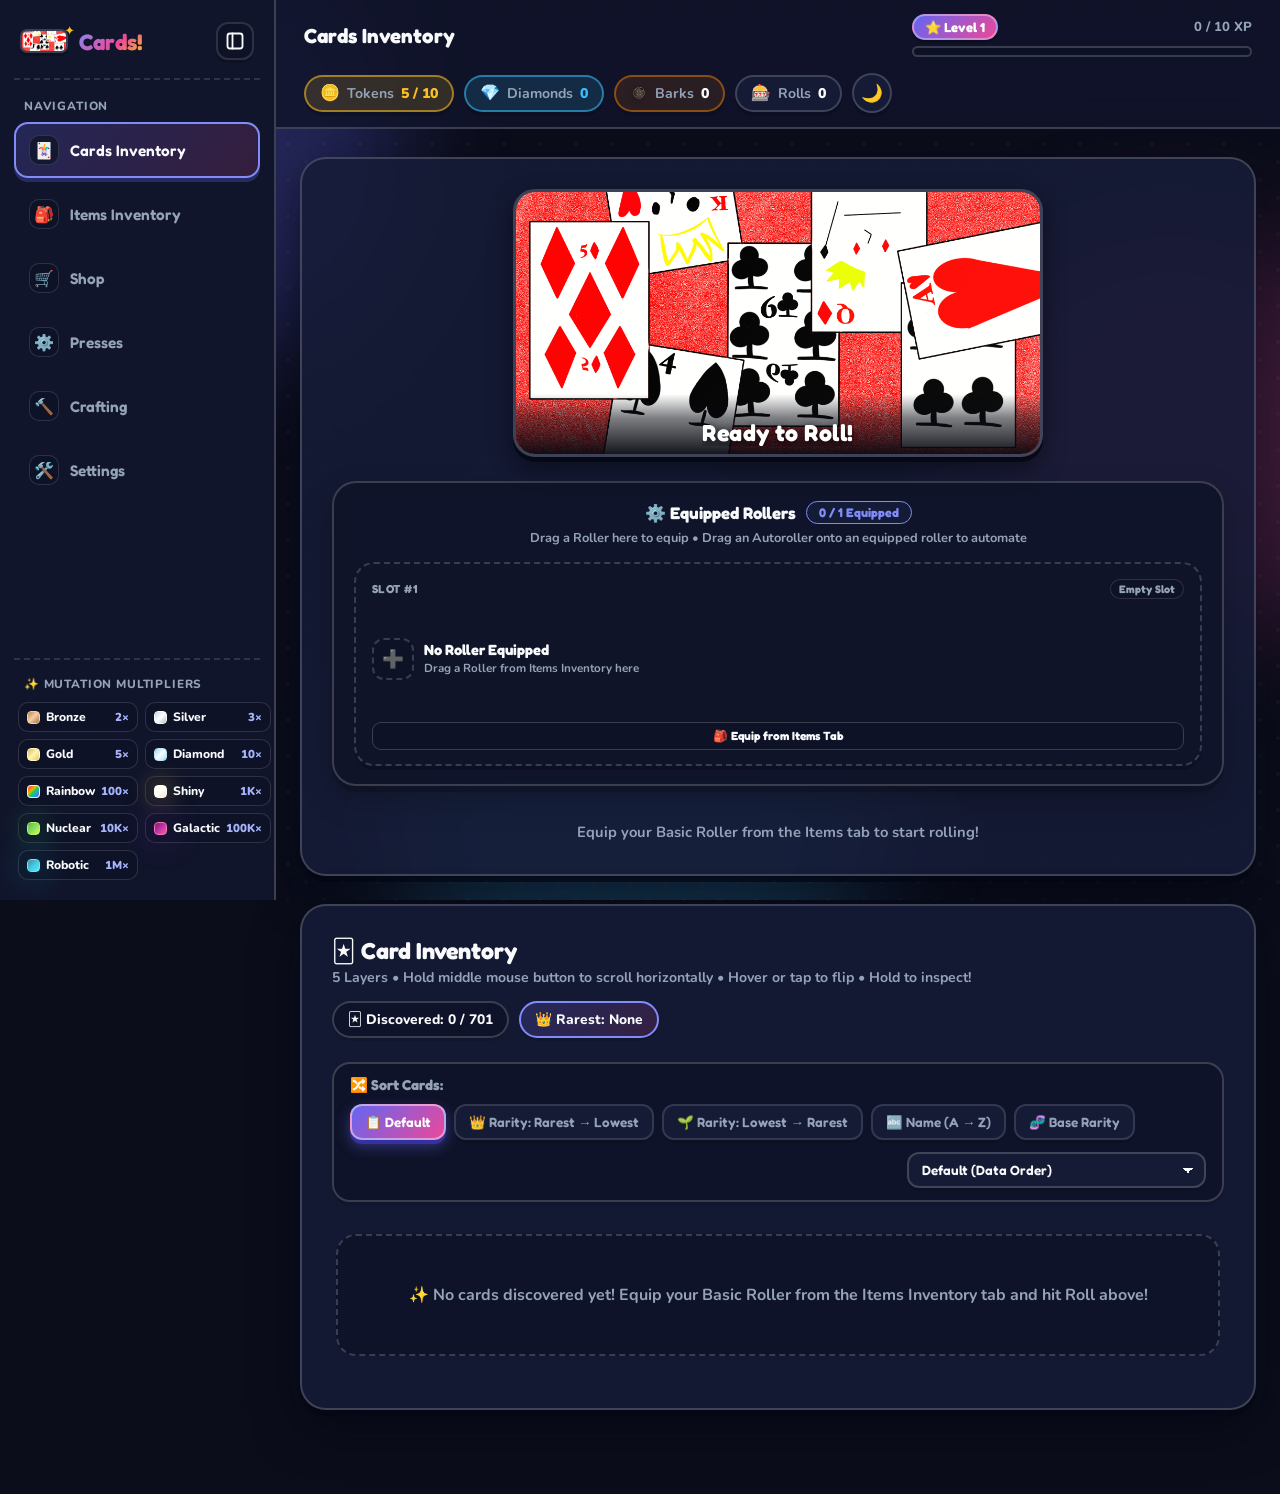
==== commit 72e211b2: "Add files via upload" ====
--- a/index.html
+++ b/index.html
@@ -426,6 +426,10 @@
                                     <span class="detail-label">📅 First Obtained</span>
                                     <span id="modal-card-date" class="detail-value">-</span>
                                 </div>
+                                <div class="modal-detail-item" id="modal-designer-item">
+                                    <span class="detail-label">🎨 Designer</span>
+                                    <span id="modal-card-designer" class="detail-value">-</span>
+                                </div>
                             </div>
                         </div>
                     </div>
--- a/style.css
+++ b/style.css
@@ -1076,6 +1076,40 @@
     }
 }
 
+.rolled-card-item.rarity-tier-mythic {
+    border-color: #fda4af;
+    box-shadow: var(--shadow-card), 0 0 40px rgba(225, 29, 72, 0.75), 0 0 70px rgba(236, 72, 153, 0.5);
+    animation: mythicAuraPulse 2.4s ease-in-out infinite;
+}
+
+@keyframes mythicAuraPulse {
+    0%, 100% {
+        border-color: #fda4af;
+        box-shadow: var(--shadow-card), 0 0 36px rgba(225, 29, 72, 0.7), 0 0 65px rgba(236, 72, 153, 0.45);
+    }
+    50% {
+        border-color: #f43f5e;
+        box-shadow: var(--shadow-card), 0 0 48px rgba(244, 63, 94, 0.9), 0 0 85px rgba(168, 85, 247, 0.6);
+    }
+}
+
+.rolled-card-item.rarity-tier-divine {
+    border-color: #ffffff;
+    box-shadow: var(--shadow-card), 0 0 45px rgba(253, 224, 71, 0.9), 0 0 80px rgba(244, 114, 182, 0.65), 0 0 100px rgba(56, 189, 248, 0.45);
+    animation: divineAuraPulse 2s ease-in-out infinite;
+}
+
+@keyframes divineAuraPulse {
+    0%, 100% {
+        border-color: #ffffff;
+        box-shadow: var(--shadow-card), 0 0 40px rgba(253, 224, 71, 0.85), 0 0 75px rgba(244, 114, 182, 0.6);
+    }
+    50% {
+        border-color: #fef08a;
+        box-shadow: var(--shadow-card), 0 0 55px rgba(253, 224, 71, 1), 0 0 95px rgba(56, 189, 248, 0.8), 0 0 120px rgba(236, 72, 153, 0.7);
+    }
+}
+
 .rolled-card-item.is-best-pull {
     border-color: var(--token-gold);
     box-shadow:
@@ -2935,6 +2969,118 @@
         0 0 24px rgba(253, 224, 71, 0.65);
 }
 
+.mutation-nuclear {
+    background: linear-gradient(
+        135deg,
+        #052e16 0%,
+        #15803d 20%,
+        #22c55e 40%,
+        #a3e635 60%,
+        #16a34a 80%,
+        #052e16 100%
+    );
+    background-size: 250% 250%;
+    animation: nuclearPulse 2.8s ease infinite;
+    color: #052e16;
+    border: 3px solid #bef264;
+    box-shadow:
+        inset 0 0 26px rgba(190, 242, 100, 0.7),
+        0 0 28px rgba(34, 197, 94, 0.75);
+    text-shadow: 0 0 8px rgba(163, 230, 53, 0.6);
+}
+
+.mutation-nuclear .card-back-mutation {
+    background: rgba(5, 46, 22, 0.8);
+    color: #bef264;
+    border: 1px solid #bef264;
+}
+
+@keyframes nuclearPulse {
+    0%, 100% {
+        background-position: 0% 50%;
+        box-shadow: inset 0 0 22px rgba(190, 242, 100, 0.6), 0 0 22px rgba(34, 197, 94, 0.65);
+    }
+    50% {
+        background-position: 100% 50%;
+        box-shadow: inset 0 0 34px rgba(190, 242, 100, 0.9), 0 0 34px rgba(163, 230, 53, 0.9);
+    }
+}
+
+.mutation-galactic {
+    background: linear-gradient(
+        135deg,
+        #090014 0%,
+        #3b0764 20%,
+        #7e22ce 40%,
+        #ec4899 60%,
+        #38bdf8 80%,
+        #1e1b4b 100%
+    );
+    background-size: 260% 260%;
+    animation: galacticShift 3.6s ease infinite;
+    color: #ffffff;
+    border: 3px solid #f472b6;
+    box-shadow:
+        inset 0 0 30px rgba(236, 72, 153, 0.6),
+        0 0 32px rgba(126, 34, 206, 0.8);
+    text-shadow: 0 2px 8px rgba(0, 0, 0, 0.85);
+}
+
+.mutation-galactic .card-back-mutation {
+    background: rgba(15, 6, 35, 0.8);
+    color: #f472b6;
+    border: 1px solid #c084fc;
+}
+
+@keyframes galacticShift {
+    0%, 100% {
+        background-position: 0% 50%;
+        box-shadow: inset 0 0 26px rgba(236, 72, 153, 0.55), 0 0 28px rgba(126, 34, 206, 0.7);
+    }
+    50% {
+        background-position: 100% 50%;
+        box-shadow: inset 0 0 38px rgba(244, 114, 182, 0.85), 0 0 42px rgba(56, 189, 248, 0.85);
+    }
+}
+
+.mutation-robotic {
+    background: linear-gradient(
+        135deg,
+        #020617 0%,
+        #0f172a 20%,
+        #0369a1 40%,
+        #06b6d4 60%,
+        #38bdf8 80%,
+        #e2e8f0 100%
+    );
+    background-size: 240% 240%;
+    animation: roboticScan 2.4s ease infinite;
+    color: #082f49;
+    border: 3px solid #67e8f9;
+    box-shadow:
+        inset 0 0 32px rgba(103, 232, 249, 0.75),
+        0 0 34px rgba(6, 182, 212, 0.85);
+    text-shadow: 0 0 6px rgba(103, 232, 249, 0.7);
+}
+
+.mutation-robotic .card-back-mutation {
+    background: rgba(2, 6, 23, 0.85);
+    color: #67e8f9;
+    border: 1px solid #38bdf8;
+}
+
+@keyframes roboticScan {
+    0%, 100% {
+        background-position: 0% 50%;
+        box-shadow: inset 0 0 26px rgba(103, 232, 249, 0.7), 0 0 26px rgba(6, 182, 212, 0.75);
+    }
+    50% {
+        background-position: 100% 50%;
+        box-shadow: inset 0 0 40px rgba(103, 232, 249, 0.95), 0 0 42px rgba(56, 189, 248, 0.95);
+    }
+}
+
+
 /* Long-Press Progress Bar */
 .hold-progress {
     position: absolute;
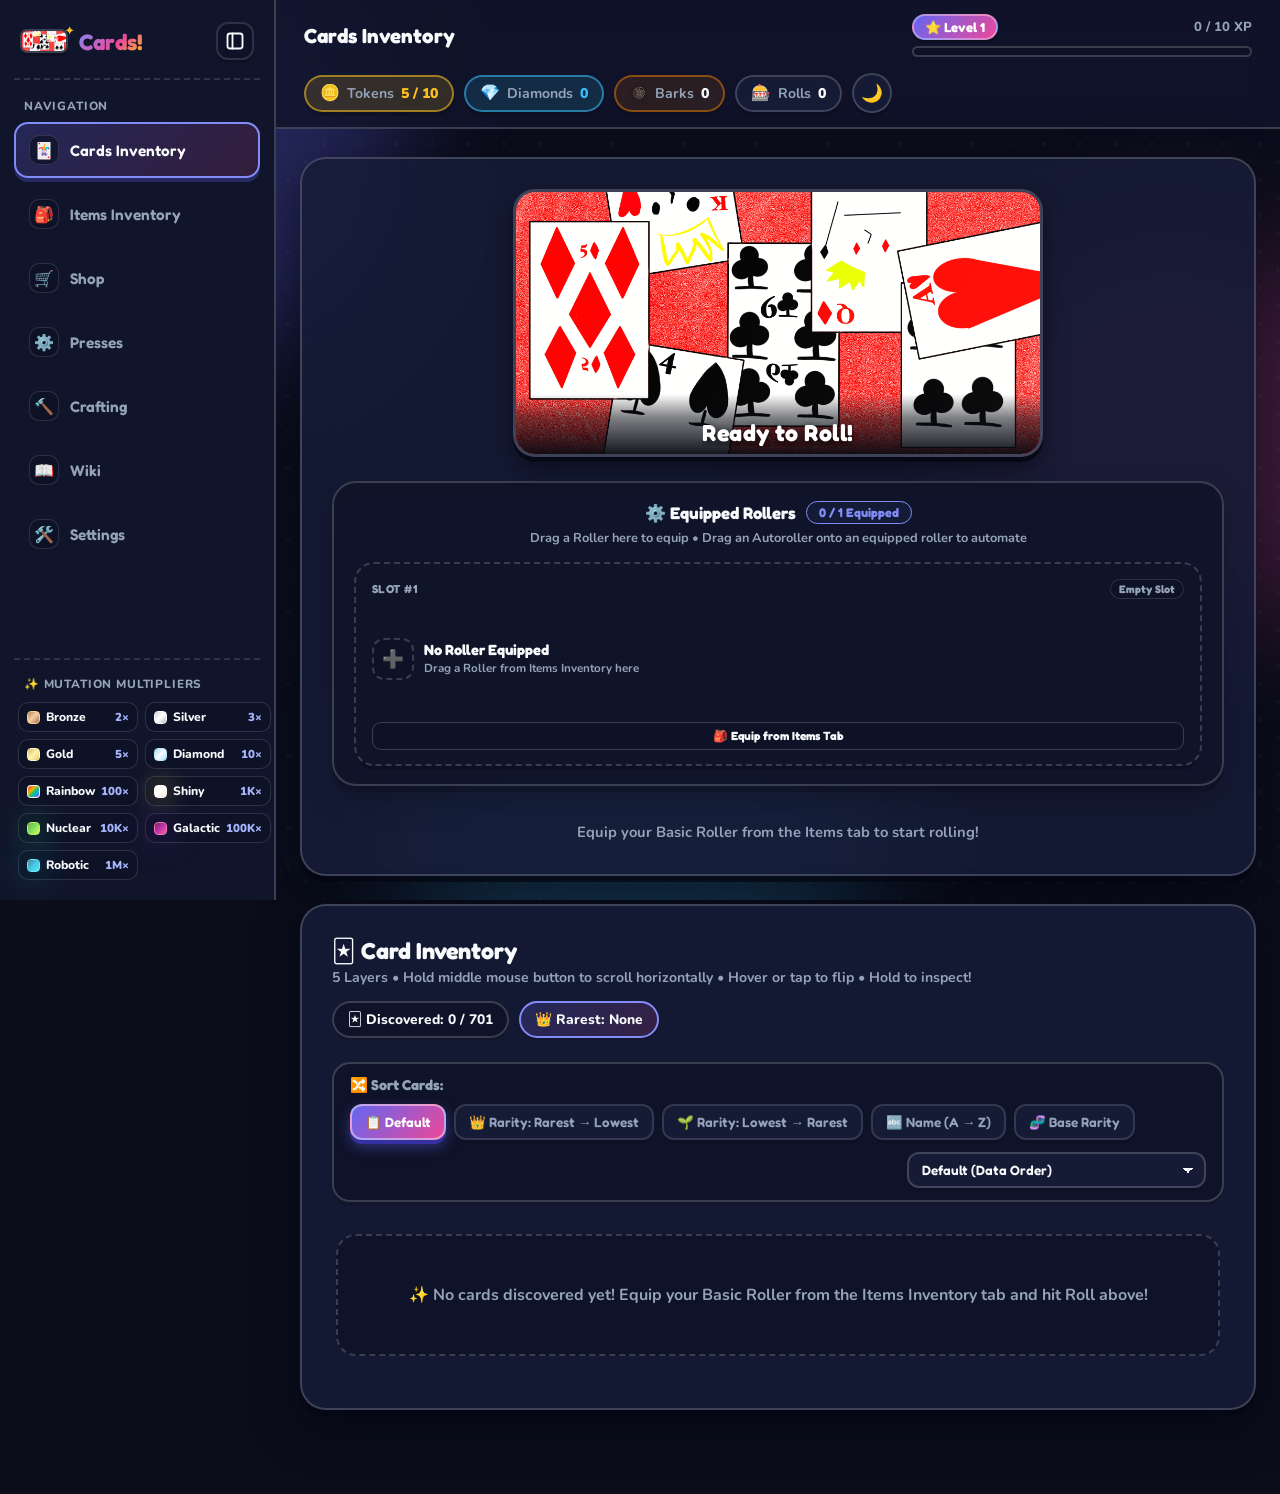
==== commit 0c84c719: "Add files via upload" ====
--- a/index.html
+++ b/index.html
@@ -56,6 +56,10 @@
                     <span class="nav-icon-bubble">🔨</span>
                     <span>Crafting</span>
                 </button>
+                <button id="nav-wiki" class="sidebar-nav-item">
+                    <span class="nav-icon-bubble">📖</span>
+                    <span>Wiki</span>
+                </button>
                 <button id="nav-settings" class="sidebar-nav-item" title="Settings / Parameters">
                     <span class="nav-icon-bubble">🛠️</span>
                     <span>Settings</span>
@@ -295,6 +299,43 @@
                     </section>
                 </div>
 
+                <div id="view-wiki" class="view-section hidden">
+                    <section class="panel wiki-panel">
+                        <div class="wiki-header">
+                            <div class="wiki-header-title-wrap">
+                                <div class="wiki-icon-circle">📖</div>
+                                <div>
+                                    <h2>Game Encyclopedia &amp; Wiki</h2>
+                                    <p class="inventory-hint">Detailed guides, drop rate mathematics, card catalog, equipment, and mechanics.</p>
+                                </div>
+                            </div>
+                            <div class="wiki-search-box">
+                                <span class="wiki-search-icon">🔍</span>
+                                <input type="text" id="wiki-search-input" class="wiki-search-input" placeholder="Search cards, mutations, tags, rollers, mechanics..." autocomplete="off" spellcheck="false">
+                                <button type="button" id="wiki-search-clear" class="wiki-search-clear hidden" title="Clear search">&times;</button>
+                            </div>
+                        </div>
+
+                        <div class="wiki-categories-nav" id="wiki-categories-nav" role="tablist">
+                            <button type="button" class="wiki-category-pill active" data-wiki-cat="all">🌟 All</button>
+                            <button type="button" class="wiki-category-pill" data-wiki-cat="mutations">✨ Mutations</button>
+                            <button type="button" class="wiki-category-pill" data-wiki-cat="tags">🏷️ Tags</button>
+                            <button type="button" class="wiki-category-pill" data-wiki-cat="cards">🃏 Cards &amp; Catalog</button>
+                            <button type="button" class="wiki-category-pill" data-wiki-cat="rollers">🎲 Rollers &amp; Boosters</button>
+                            <button type="button" class="wiki-category-pill" data-wiki-cat="progression">⭐ Progression &amp; Barks</button>
+                            <button type="button" class="wiki-category-pill" data-wiki-cat="crafting">🔨 Crafting &amp; Presses</button>
+                            <button type="button" class="wiki-category-pill" data-wiki-cat="shop">🛒 Shop</button>
+                            <button type="button" class="wiki-category-pill" data-wiki-cat="guides">💡 Tutorials &amp; Tips</button>
+                        </div>
+
+                        <div class="wiki-status-bar" id="wiki-status-bar">
+                            <span id="wiki-search-count-badge" class="wiki-count-badge">Displaying all topics</span>
+                        </div>
+
+                        <div id="wiki-content" class="wiki-content"></div>
+                    </section>
+                </div>
+
                 <div id="view-settings" class="view-section hidden">
                     <section class="panel settings-panel">
                         <div class="settings-header">
@@ -468,6 +509,75 @@
         </div>
     </div>
 
+    <div id="mutation-modal" class="modal-overlay mutation-modal-overlay hidden" role="dialog" aria-modal="true" aria-labelledby="mutation-modal-title">
+        <div class="modal-wrapper mutation-modal-wrapper">
+            <div class="modal-card mutation-modal-card">
+                <button id="mutation-modal-close" class="modal-close" aria-label="Close mutation info">&times;</button>
+
+                <div class="mutation-modal-header">
+                    <div id="mutation-modal-badge-slot" class="mutation-modal-badge-slot"></div>
+                    <div class="mutation-modal-title-group">
+                        <div class="mutation-modal-title-row">
+                            <h3 id="mutation-modal-title">Gold Mutation</h3>
+                            <span id="mutation-modal-mult-pill" class="mutation-multiplier-pill">×10</span>
+                        </div>
+                        <p id="mutation-modal-subtitle" class="mutation-modal-subtitle">Tier 3 / 9 Mutation</p>
+                    </div>
+                </div>
+
+                <div class="mutation-modal-metrics">
+                    <div class="mutation-metric-card">
+                        <span class="metric-icon">⚡</span>
+                        <div class="metric-details">
+                            <span class="metric-label">Multiplier</span>
+                            <span id="mutation-metric-mult" class="metric-value">×10</span>
+                        </div>
+                    </div>
+                    <div class="mutation-metric-card">
+                        <span class="metric-icon">🧬</span>
+                        <div class="metric-details">
+                            <span class="metric-label">Tier Level</span>
+                            <span id="mutation-metric-tier" class="metric-value">Tier 3 / 9</span>
+                        </div>
+                    </div>
+                    <div class="mutation-metric-card">
+                        <span class="metric-icon">🔄</span>
+                        <div class="metric-details">
+                            <span class="metric-label">Compressor</span>
+                            <span id="mutation-metric-compress" class="metric-value">3 Silver → 1 Gold</span>
+                        </div>
+                    </div>
+                    <div class="mutation-metric-card">
+                        <span class="metric-icon">✨</span>
+                        <div class="metric-details">
+                            <span class="metric-label">Decompressor</span>
+                            <span id="mutation-metric-decompress" class="metric-value">1 Gold → 5 Silver</span>
+                        </div>
+                    </div>
+                </div>
+
+                <div id="mutation-modal-appearance-box" class="mutation-appearance-box">
+                    <span class="appearance-title">🎨 Appearance &amp; Style:</span>
+                    <span id="mutation-appearance-text" class="appearance-desc">Gold metallic gradient with amber borders</span>
+                </div>
+
+                <div class="mutation-modal-summary">
+                    <span id="mutation-modal-unique-count" class="summary-badge">🃏 Discovered: 0 Cards</span>
+                    <span id="mutation-modal-total-copies" class="summary-badge">📦 Total Copies: 0</span>
+                    <span id="mutation-modal-rarest" class="summary-badge accent-badge">👑 Rarest: None</span>
+                </div>
+
+                <div class="mutation-modal-body">
+                    <div class="mutation-cards-header">
+                        <h4>Owned Cards with this Mutation</h4>
+                        <span class="mutation-cards-hint">Click any card to inspect full details</span>
+                    </div>
+                    <div id="mutation-modal-cards-list" class="mutation-modal-cards-list"></div>
+                </div>
+            </div>
+        </div>
+    </div>
+
     <script src="Data.js"></script>
     <script src="script.js"></script>
 </body>
--- a/style.css
+++ b/style.css
@@ -2269,6 +2269,149 @@
     box-shadow: none;
 }
 
+/* Compressor / Decompressor */
+.compressor-header {
+    display: flex;
+    align-items: center;
+    gap: 14px;
+    margin-bottom: 14px;
+}
+
+.compressor-header-icon {
+    width: 52px;
+    height: 52px;
+    border-radius: 14px;
+    background: var(--bg-panel-inner);
+    border: 2px solid var(--border-chunky);
+    display: flex;
+    align-items: center;
+    justify-content: center;
+    font-size: 1.7rem;
+    flex-shrink: 0;
+}
+
+.compressor-header-text h3 {
+    font-family: "Fredoka", sans-serif;
+    font-size: 1.25rem;
+    margin-bottom: 2px;
+}
+
+.compressor-header-text p {
+    color: var(--text-soft);
+    font-size: 0.9rem;
+}
+
+.compressor-ladder {
+    display: flex;
+    flex-direction: column;
+    gap: 8px;
+    padding: 12px 14px;
+    margin-bottom: 14px;
+    background: var(--bg-panel-inner);
+    border: 2px dashed var(--border-chunky);
+    border-radius: 14px;
+}
+
+.compressor-ladder-title {
+    font-size: 0.82rem;
+    font-weight: 800;
+    color: var(--text-soft);
+    text-transform: uppercase;
+    letter-spacing: 0.04em;
+}
+
+.compressor-ladder-steps {
+    display: flex;
+    flex-wrap: wrap;
+    gap: 6px;
+}
+
+.compressor-ladder-step {
+    font-size: 0.78rem;
+    font-weight: 700;
+    padding: 3px 9px;
+    border-radius: 999px;
+    border: 1.5px solid var(--border-chunky);
+    background: var(--bg-panel);
+    white-space: nowrap;
+}
+
+.compressor-transform {
+    display: flex;
+    align-items: center;
+    flex-wrap: wrap;
+    gap: 6px;
+    margin: 3px 0 4px;
+}
+
+.compressor-tier-pill {
+    display: inline-flex;
+    align-items: center;
+    gap: 3px;
+    padding: 2px 8px;
+    border-radius: 999px;
+    border: 1.5px solid transparent;
+    font-size: 0.72rem;
+    font-weight: 800;
+    white-space: nowrap;
+    background-size: 200% 200%;
+}
+
+.compressor-tier-pill.animated {
+    animation: compressorPillShift 3s linear infinite;
+}
+
+.compressor-tier-normal {
+    background: var(--bg-panel);
+    border-color: var(--border-chunky);
+    color: var(--text-main);
+}
+
+@keyframes compressorPillShift {
+    0% { background-position: 0% 50%; }
+    50% { background-position: 100% 50%; }
+    100% { background-position: 0% 50%; }
+}
+
+.compressor-formula {
+    font-family: "Fredoka", sans-serif;
+    font-size: 0.85rem;
+    font-weight: 700;
+    color: var(--text-main);
+}
+
+.compressor-result-owned {
+    font-size: 0.74rem;
+    color: var(--text-soft);
+    font-weight: 700;
+}
+
+.compressor-btn {
+    border-color: rgba(52, 152, 219, 0.55);
+    background: rgba(52, 152, 219, 0.16);
+    box-shadow: 0 4px 0 rgba(41, 128, 185, 0.4);
+}
+
+.compressor-btn:hover:not(:disabled) {
+    background: rgba(52, 152, 219, 0.32);
+}
+
+.compressor-all-btn.decompress {
+    background: linear-gradient(135deg, #16a085, #1abc9c);
+}
+
+@media (max-width: 720px) {
+    .compressor-row {
+        flex-direction: column;
+        align-items: stretch;
+    }
+
+    .compressor-row .press-card-actions {
+        justify-content: flex-end;
+        flex-wrap: wrap;
+    }
+}
+
 /* Settings View Panel */
 .settings-panel {
     display: flex;
@@ -2886,6 +3029,33 @@
     font-size: clamp(0.72rem, 1.8vw, 0.88rem);
     font-weight: 800;
     opacity: 0.88;
+    display: inline-block;
+    transition: transform 0.2s ease, color 0.2s ease;
+}
+
+.card-back-quantity.quantity-bump {
+    animation: quantityPop 0.38s cubic-bezier(0.34, 1.56, 0.64, 1);
+}
+
+@keyframes quantityPop {
+    0% { transform: scale(1); }
+    40% { transform: scale(1.28); color: var(--diamond-cyan, #38bdf8); }
+    100% { transform: scale(1); }
+}
+
+.inventory-card.card-new-discovery {
+    animation: newCardDiscovery 0.5s cubic-bezier(0.34, 1.56, 0.64, 1);
+}
+
+@keyframes newCardDiscovery {
+    0% {
+        opacity: 0;
+        transform: scale(0.85) translateY(12px);
+    }
+    100% {
+        opacity: 1;
+        transform: scale(1) translateY(0);
+    }
 }
 
 /* Card Back Materials & Shiny Mutation Colors */
@@ -5985,4 +6155,808 @@
     }
 }
 
-
+/* ==========================================================================
+   Interactive Mutation Tags
+   ========================================================================== */
+.card-tag-pill[data-tag-type="mutation"],
+.card-tag-pill.card-tag-interactive {
+    cursor: pointer !important;
+    user-select: none;
+    -webkit-user-select: none;
+    transition: transform 0.18s var(--spring-bounce), box-shadow 0.18s ease, filter 0.18s ease !important;
+}
+
+body:not(.no-bouncy) .card-tag-pill[data-tag-type="mutation"]:hover,
+body:not(.no-bouncy) .card-tag-pill.card-tag-interactive:hover {
+    transform: translateY(-2px) scale(1.05);
+    filter: brightness(1.2);
+    box-shadow: 0 0 14px var(--tag-glow, var(--accent-glow));
+}
+
+.card-tag-pill[data-tag-type="mutation"]:active,
+.card-tag-pill.card-tag-interactive:active {
+    transform: scale(0.95);
+}
+
+.legend-item {
+    cursor: pointer;
+    transition: transform 0.18s var(--spring-bounce), background-color 0.18s ease, border-color 0.18s ease;
+}
+
+body:not(.no-bouncy) .legend-item:hover {
+    transform: translateX(4px);
+    background: rgba(255, 255, 255, 0.08);
+    border-color: var(--border-highlight);
+}
+
+/* ==========================================================================
+   Mutation Modal
+   ========================================================================== */
+.mutation-modal-overlay {
+    z-index: 120;
+}
+
+.mutation-modal-wrapper {
+    max-width: 720px;
+    width: 92vw;
+}
+
+.mutation-modal-card {
+    max-width: 700px;
+    max-height: min(88vh, 760px);
+    display: flex;
+    flex-direction: column;
+    background: var(--bg-card);
+    border: 3px solid var(--border-chunky);
+    border-radius: 24px;
+    box-shadow: var(--shadow-panel);
+    overflow: hidden;
+}
+
+.mutation-modal-header {
+    display: flex;
+    align-items: center;
+    gap: 16px;
+    padding: 24px 64px 18px 24px;
+    border-bottom: 2px dashed var(--border-subtle);
+    background: var(--bg-panel-inner);
+}
+
+.mutation-modal-badge-slot .card-tag-pill {
+    font-size: 0.95rem;
+    padding: 8px 16px;
+    cursor: default;
+    border-width: 2px;
+}
+
+.mutation-modal-title-group {
+    min-width: 0;
+    display: flex;
+    flex-direction: column;
+    gap: 4px;
+}
+
+.mutation-modal-title-row {
+    display: flex;
+    align-items: center;
+    gap: 10px;
+    flex-wrap: wrap;
+}
+
+.mutation-modal-title-row h3 {
+    font-size: 1.45rem;
+    font-weight: 800;
+    color: var(--text-main);
+    margin: 0;
+}
+
+.mutation-multiplier-pill {
+    display: inline-flex;
+    align-items: center;
+    padding: 3px 10px;
+    border-radius: 999px;
+    font-size: 0.82rem;
+    font-weight: 900;
+    background: linear-gradient(135deg, rgba(236, 72, 153, 0.25), rgba(99, 102, 241, 0.25));
+    border: 1.5px solid #ec4899;
+    color: #f472b6;
+    letter-spacing: 0.3px;
+    box-shadow: 0 0 10px rgba(236, 72, 153, 0.35);
+}
+
+.mutation-modal-subtitle {
+    font-size: 0.86rem;
+    font-weight: 700;
+    color: var(--text-soft);
+    margin: 0;
+}
+
+.mutation-modal-metrics {
+    display: grid;
+    grid-template-columns: repeat(4, 1fr);
+    gap: 10px;
+    padding: 16px 24px 0;
+}
+
+.mutation-metric-card {
+    display: flex;
+    align-items: center;
+    gap: 10px;
+    padding: 10px 12px;
+    border-radius: 14px;
+    background: var(--bg-panel-inner);
+    border: 1.5px solid var(--border-subtle);
+}
+
+.mutation-metric-card .metric-icon {
+    font-size: 1.35rem;
+    flex-shrink: 0;
+}
+
+.mutation-metric-card .metric-details {
+    min-width: 0;
+    display: flex;
+    flex-direction: column;
+}
+
+.mutation-metric-card .metric-label {
+    font-size: 0.72rem;
+    font-weight: 700;
+    color: var(--text-soft);
+    text-transform: uppercase;
+    letter-spacing: 0.4px;
+}
+
+.mutation-metric-card .metric-value {
+    font-size: 0.88rem;
+    font-weight: 800;
+    color: var(--text-main);
+    white-space: nowrap;
+    overflow: hidden;
+    text-overflow: ellipsis;
+}
+
+.mutation-appearance-box {
+    margin: 14px 24px 0;
+    padding: 10px 14px;
+    border-radius: 12px;
+    background: rgba(255, 255, 255, 0.04);
+    border: 1px dashed var(--border-subtle);
+    display: flex;
+    align-items: center;
+    gap: 8px;
+    font-size: 0.84rem;
+}
+
+.mutation-appearance-box .appearance-title {
+    font-weight: 800;
+    color: var(--text-muted);
+    flex-shrink: 0;
+}
+
+.mutation-appearance-box .appearance-desc {
+    color: var(--text-soft);
+}
+
+.mutation-modal-summary {
+    display: flex;
+    flex-wrap: wrap;
+    gap: 8px;
+    padding: 14px 24px 0;
+}
+
+.mutation-modal-body {
+    padding: 14px 24px 24px;
+    overflow-y: auto;
+    flex: 1;
+    min-height: 0;
+}
+
+.mutation-cards-header {
+    display: flex;
+    justify-content: space-between;
+    align-items: center;
+    margin-bottom: 12px;
+}
+
+.mutation-cards-header h4 {
+    font-size: 0.95rem;
+    font-weight: 800;
+    color: var(--text-main);
+    margin: 0;
+}
+
+.mutation-cards-hint {
+    font-size: 0.78rem;
+    font-weight: 700;
+    color: var(--text-soft);
+}
+
+.mutation-modal-cards-list {
+    display: flex;
+    flex-direction: column;
+    gap: 10px;
+}
+
+/* ==========================================================================
+   Wiki View Styles
+   ========================================================================== */
+.wiki-panel {
+    display: flex;
+    flex-direction: column;
+    gap: 20px;
+    padding: 24px;
+    background: var(--bg-panel);
+    border: 3px solid var(--border-chunky);
+    border-radius: 28px;
+    box-shadow: var(--shadow-panel);
+}
+
+.wiki-header {
+    display: flex;
+    justify-content: space-between;
+    align-items: center;
+    gap: 20px;
+    flex-wrap: wrap;
+    padding-bottom: 18px;
+    border-bottom: 2px dashed var(--border-subtle);
+}
+
+.wiki-header-title-wrap {
+    display: flex;
+    align-items: center;
+    gap: 14px;
+}
+
+.wiki-icon-circle {
+    width: 48px;
+    height: 48px;
+    border-radius: 16px;
+    background: linear-gradient(135deg, #6366f1, #ec4899);
+    display: flex;
+    align-items: center;
+    justify-content: center;
+    font-size: 1.6rem;
+    box-shadow: 0 4px 14px rgba(99, 102, 241, 0.4);
+    flex-shrink: 0;
+}
+
+.wiki-header-title-wrap h2 {
+    font-size: 1.45rem;
+    font-weight: 800;
+    color: var(--text-main);
+    margin: 0;
+}
+
+.wiki-search-box {
+    position: relative;
+    display: flex;
+    align-items: center;
+    min-width: 300px;
+    max-width: 450px;
+    flex: 1;
+}
+
+.wiki-search-icon {
+    position: absolute;
+    left: 14px;
+    font-size: 1rem;
+    pointer-events: none;
+    opacity: 0.7;
+}
+
+.wiki-search-input {
+    width: 100%;
+    padding: 10px 38px 10px 40px;
+    border-radius: 999px;
+    border: 2px solid var(--border-chunky);
+    background: var(--bg-panel-inner);
+    color: var(--text-main);
+    font-size: 0.9rem;
+    font-weight: 600;
+    outline: none;
+    transition: border-color 0.2s ease, box-shadow 0.2s ease, background 0.2s ease;
+}
+
+.wiki-search-input:focus {
+    border-color: var(--border-highlight);
+    background: var(--bg-card);
+    box-shadow: 0 0 0 3px rgba(99, 102, 241, 0.25);
+}
+
+.wiki-search-clear {
+    position: absolute;
+    right: 12px;
+    background: none;
+    border: none;
+    color: var(--text-soft);
+    font-size: 1.3rem;
+    cursor: pointer;
+    line-height: 1;
+    padding: 2px 6px;
+    border-radius: 50%;
+}
+
+.wiki-search-clear:hover {
+    color: var(--text-main);
+}
+
+.wiki-categories-nav {
+    display: flex;
+    align-items: center;
+    gap: 8px;
+    overflow-x: auto;
+    padding-bottom: 6px;
+    scrollbar-width: thin;
+}
+
+.wiki-categories-nav::-webkit-scrollbar {
+    height: 5px;
+}
+
+.wiki-categories-nav::-webkit-scrollbar-thumb {
+    background: var(--border-chunky);
+    border-radius: 10px;
+}
+
+.wiki-category-pill {
+    padding: 8px 16px;
+    border-radius: 999px;
+    background: var(--bg-panel-inner);
+    border: 2px solid var(--border-subtle);
+    color: var(--text-soft);
+    font-size: 0.84rem;
+    font-weight: 700;
+    cursor: pointer;
+    white-space: nowrap;
+    transition: transform 0.16s var(--spring-bounce), background-color 0.16s ease, border-color 0.16s ease, color 0.16s ease;
+    user-select: none;
+}
+
+body:not(.no-bouncy) .wiki-category-pill:hover {
+    transform: translateY(-2px);
+    color: var(--text-main);
+    border-color: var(--border-highlight);
+}
+
+.wiki-category-pill.active {
+    background: var(--accent);
+    border-color: var(--accent-bright);
+    color: #ffffff;
+    box-shadow: 0 4px 12px var(--accent-glow);
+}
+
+.wiki-status-bar {
+    display: flex;
+    align-items: center;
+    justify-content: space-between;
+    font-size: 0.82rem;
+    font-weight: 700;
+    color: var(--text-soft);
+    padding: 0 4px;
+}
+
+.wiki-count-badge {
+    background: rgba(255, 255, 255, 0.06);
+    padding: 4px 12px;
+    border-radius: 999px;
+    border: 1px solid var(--border-subtle);
+}
+
+.wiki-content {
+    display: flex;
+    flex-direction: column;
+    gap: 28px;
+}
+
+.wiki-section {
+    background: var(--bg-panel-inner);
+    border: 2px solid var(--border-chunky);
+    border-radius: 22px;
+    padding: 24px;
+    box-shadow: 0 6px 0 rgba(0, 0, 0, 0.14);
+}
+
+.wiki-section-header {
+    display: flex;
+    align-items: center;
+    justify-content: space-between;
+    gap: 12px;
+    margin-bottom: 8px;
+    flex-wrap: wrap;
+}
+
+.wiki-section-title-wrap {
+    display: flex;
+    align-items: center;
+    gap: 10px;
+}
+
+.wiki-section-icon {
+    font-size: 1.5rem;
+}
+
+.wiki-section-title-wrap h3 {
+    font-size: 1.25rem;
+    font-weight: 800;
+    color: var(--text-main);
+    margin: 0;
+}
+
+.wiki-section-badge {
+    font-size: 0.78rem;
+    font-weight: 800;
+    padding: 4px 10px;
+    border-radius: 999px;
+    background: rgba(99, 102, 241, 0.18);
+    border: 1.5px solid var(--accent);
+    color: var(--accent-bright);
+}
+
+.wiki-section-desc {
+    font-size: 0.88rem;
+    color: var(--text-soft);
+    margin: 0 0 18px 0;
+    line-height: 1.5;
+}
+
+.wiki-grid {
+    display: grid;
+    gap: 14px;
+}
+
+.wiki-grid-2 {
+    grid-template-columns: repeat(2, 1fr);
+}
+
+.wiki-grid-3 {
+    grid-template-columns: repeat(3, 1fr);
+}
+
+.wiki-grid-4 {
+    grid-template-columns: repeat(4, 1fr);
+}
+
+.wiki-card {
+    background: var(--bg-card);
+    border: 2px solid var(--border-subtle);
+    border-radius: 16px;
+    padding: 16px;
+    display: flex;
+    flex-direction: column;
+    gap: 10px;
+    box-shadow: 0 4px 0 rgba(0, 0, 0, 0.12);
+    transition: transform 0.18s var(--spring-bounce), border-color 0.18s ease, box-shadow 0.18s ease;
+}
+
+body:not(.no-bouncy) .wiki-card:hover {
+    transform: translateY(-2px);
+    border-color: var(--border-highlight);
+    box-shadow: 0 6px 14px rgba(0, 0, 0, 0.25);
+}
+
+.wiki-card-header {
+    display: flex;
+    align-items: center;
+    justify-content: space-between;
+    gap: 8px;
+}
+
+.wiki-card-title {
+    font-size: 1rem;
+    font-weight: 800;
+    color: var(--text-main);
+    margin: 0;
+    display: flex;
+    align-items: center;
+    gap: 6px;
+}
+
+.wiki-card-sub {
+    font-size: 0.78rem;
+    font-weight: 700;
+    color: var(--text-soft);
+}
+
+.wiki-card-stats {
+    display: flex;
+    flex-direction: column;
+    gap: 6px;
+    background: var(--bg-panel-inner);
+    border-radius: 12px;
+    padding: 10px 12px;
+    font-size: 0.82rem;
+}
+
+.wiki-stat-row {
+    display: flex;
+    justify-content: space-between;
+    align-items: center;
+}
+
+.wiki-stat-label {
+    color: var(--text-soft);
+    font-weight: 600;
+}
+
+.wiki-stat-val {
+    font-weight: 800;
+    color: var(--text-main);
+}
+
+.wiki-card-btn {
+    margin-top: auto;
+    padding: 8px 12px;
+    border-radius: 10px;
+    background: var(--bg-panel-inner);
+    border: 1.5px solid var(--border-subtle);
+    color: var(--text-main);
+    font-size: 0.82rem;
+    font-weight: 700;
+    cursor: pointer;
+    text-align: center;
+    transition: background 0.15s ease, border-color 0.15s ease, transform 0.15s var(--spring-bounce);
+}
+
+.wiki-card-btn:hover {
+    background: var(--accent);
+    border-color: var(--accent-bright);
+    color: #fff;
+    transform: translateY(-1px);
+}
+
+/* Wiki Tables */
+.wiki-table-wrap {
+    overflow-x: auto;
+    border-radius: 16px;
+    border: 2px solid var(--border-subtle);
+    background: var(--bg-card);
+}
+
+.wiki-table {
+    width: 100%;
+    border-collapse: collapse;
+    font-size: 0.86rem;
+    text-align: left;
+}
+
+.wiki-table th {
+    padding: 12px 16px;
+    background: var(--bg-panel-inner);
+    color: var(--text-soft);
+    font-weight: 800;
+    border-bottom: 2px solid var(--border-chunky);
+    white-space: nowrap;
+}
+
+.wiki-table td {
+    padding: 12px 16px;
+    border-bottom: 1px solid var(--border-subtle);
+    color: var(--text-main);
+}
+
+.wiki-table tr:last-child td {
+    border-bottom: none;
+}
+
+.wiki-table tr:hover td {
+    background: rgba(255, 255, 255, 0.03);
+}
+
+/* Formula & Tip callouts */
+.wiki-formula-box {
+    background: rgba(99, 102, 241, 0.08);
+    border: 1.5px solid rgba(99, 102, 241, 0.35);
+    border-radius: 14px;
+    padding: 12px 16px;
+    margin-bottom: 14px;
+    display: flex;
+    align-items: center;
+    gap: 12px;
+    font-size: 0.86rem;
+    color: var(--text-main);
+}
+
+.wiki-formula-icon {
+    font-size: 1.4rem;
+    flex-shrink: 0;
+}
+
+.wiki-formula-code {
+    font-family: monospace, ui-monospace;
+    font-weight: 700;
+    color: #a5b4fc;
+    background: rgba(0, 0, 0, 0.25);
+    padding: 2px 8px;
+    border-radius: 6px;
+    font-size: 0.9em;
+}
+
+.wiki-tip-card {
+    background: rgba(251, 191, 36, 0.08);
+    border: 1.5px solid rgba(251, 191, 36, 0.35);
+    border-radius: 16px;
+    padding: 14px 18px;
+    display: flex;
+    gap: 14px;
+}
+
+.wiki-tip-card .tip-icon {
+    font-size: 1.5rem;
+    flex-shrink: 0;
+}
+
+.wiki-tip-card h4 {
+    margin: 0 0 4px 0;
+    font-size: 0.95rem;
+    font-weight: 800;
+    color: #fbbf24;
+}
+
+.wiki-tip-card p {
+    margin: 0;
+    font-size: 0.84rem;
+    color: var(--text-soft);
+    line-height: 1.5;
+}
+
+/* Card Catalog Grid */
+.wiki-catalog-controls {
+    display: flex;
+    align-items: center;
+    justify-content: space-between;
+    gap: 12px;
+    flex-wrap: wrap;
+    margin-bottom: 14px;
+}
+
+.wiki-catalog-filters {
+    display: flex;
+    gap: 6px;
+    flex-wrap: wrap;
+}
+
+.catalog-filter-btn {
+    padding: 6px 12px;
+    border-radius: 999px;
+    background: var(--bg-card);
+    border: 1.5px solid var(--border-subtle);
+    color: var(--text-soft);
+    font-size: 0.78rem;
+    font-weight: 700;
+    cursor: pointer;
+    transition: all 0.15s ease;
+}
+
+.catalog-filter-btn.active {
+    background: var(--accent);
+    border-color: var(--accent-bright);
+    color: #fff;
+}
+
+.wiki-catalog-grid {
+    display: grid;
+    grid-template-columns: repeat(auto-fill, minmax(200px, 1fr));
+    gap: 12px;
+}
+
+.wiki-catalog-card {
+    background: var(--bg-card);
+    border: 2px solid var(--border-subtle);
+    border-radius: 14px;
+    overflow: hidden;
+    display: flex;
+    flex-direction: column;
+    box-shadow: 0 4px 0 rgba(0, 0, 0, 0.12);
+    transition: transform 0.18s var(--spring-bounce), border-color 0.18s ease;
+}
+
+body:not(.no-bouncy) .wiki-catalog-card:hover {
+    transform: translateY(-2px);
+    border-color: var(--border-highlight);
+}
+
+.wiki-catalog-card.undiscovered {
+    opacity: 0.65;
+    background: rgba(14, 18, 38, 0.5);
+    border-style: dashed;
+}
+
+.wiki-catalog-thumb-wrap {
+    position: relative;
+    width: 100%;
+    aspect-ratio: 2 / 1;
+    overflow: hidden;
+    background: #0d121d;
+    display: flex;
+    align-items: center;
+    justify-content: center;
+}
+
+.wiki-catalog-thumb {
+    width: 100%;
+    height: 100%;
+    object-fit: cover;
+}
+
+.wiki-catalog-card.undiscovered .wiki-catalog-thumb-wrap {
+    background: linear-gradient(135deg, #111827, #1f2937);
+}
+
+.wiki-catalog-silhouette-icon {
+    font-size: 2.2rem;
+    filter: drop-shadow(0 2px 8px rgba(0, 0, 0, 0.6));
+}
+
+.wiki-catalog-card-info {
+    padding: 10px 12px;
+    display: flex;
+    flex-direction: column;
+    gap: 4px;
+}
+
+.wiki-catalog-card-name {
+    font-size: 0.9rem;
+    font-weight: 800;
+    color: var(--text-main);
+    white-space: nowrap;
+    overflow: hidden;
+    text-overflow: ellipsis;
+    margin: 0;
+}
+
+.wiki-catalog-card-rarity {
+    font-size: 0.78rem;
+    font-weight: 700;
+    color: #fbbf24;
+}
+
+.wiki-catalog-card-tags {
+    margin-top: 4px;
+    display: flex;
+    flex-wrap: wrap;
+    gap: 4px;
+}
+
+.wiki-catalog-card-tags .card-tag-pill {
+    font-size: 0.68rem;
+    padding: 2px 6px;
+}
+
+@media (max-width: 900px) {
+    .mutation-modal-metrics {
+        grid-template-columns: repeat(2, 1fr);
+    }
+
+    .wiki-header {
+        flex-direction: column;
+        align-items: stretch;
+    }
+
+    .wiki-search-box {
+        max-width: none;
+    }
+
+    .wiki-grid-4,
+    .wiki-grid-3 {
+        grid-template-columns: repeat(2, 1fr);
+    }
+}
+
+@media (max-width: 600px) {
+    .mutation-modal-metrics {
+        grid-template-columns: 1fr;
+    }
+
+    .wiki-grid-4,
+    .wiki-grid-3,
+    .wiki-grid-2 {
+        grid-template-columns: 1fr;
+    }
+
+    .wiki-catalog-grid {
+        grid-template-columns: repeat(auto-fill, minmax(140px, 1fr));
+    }
+}
+
+
